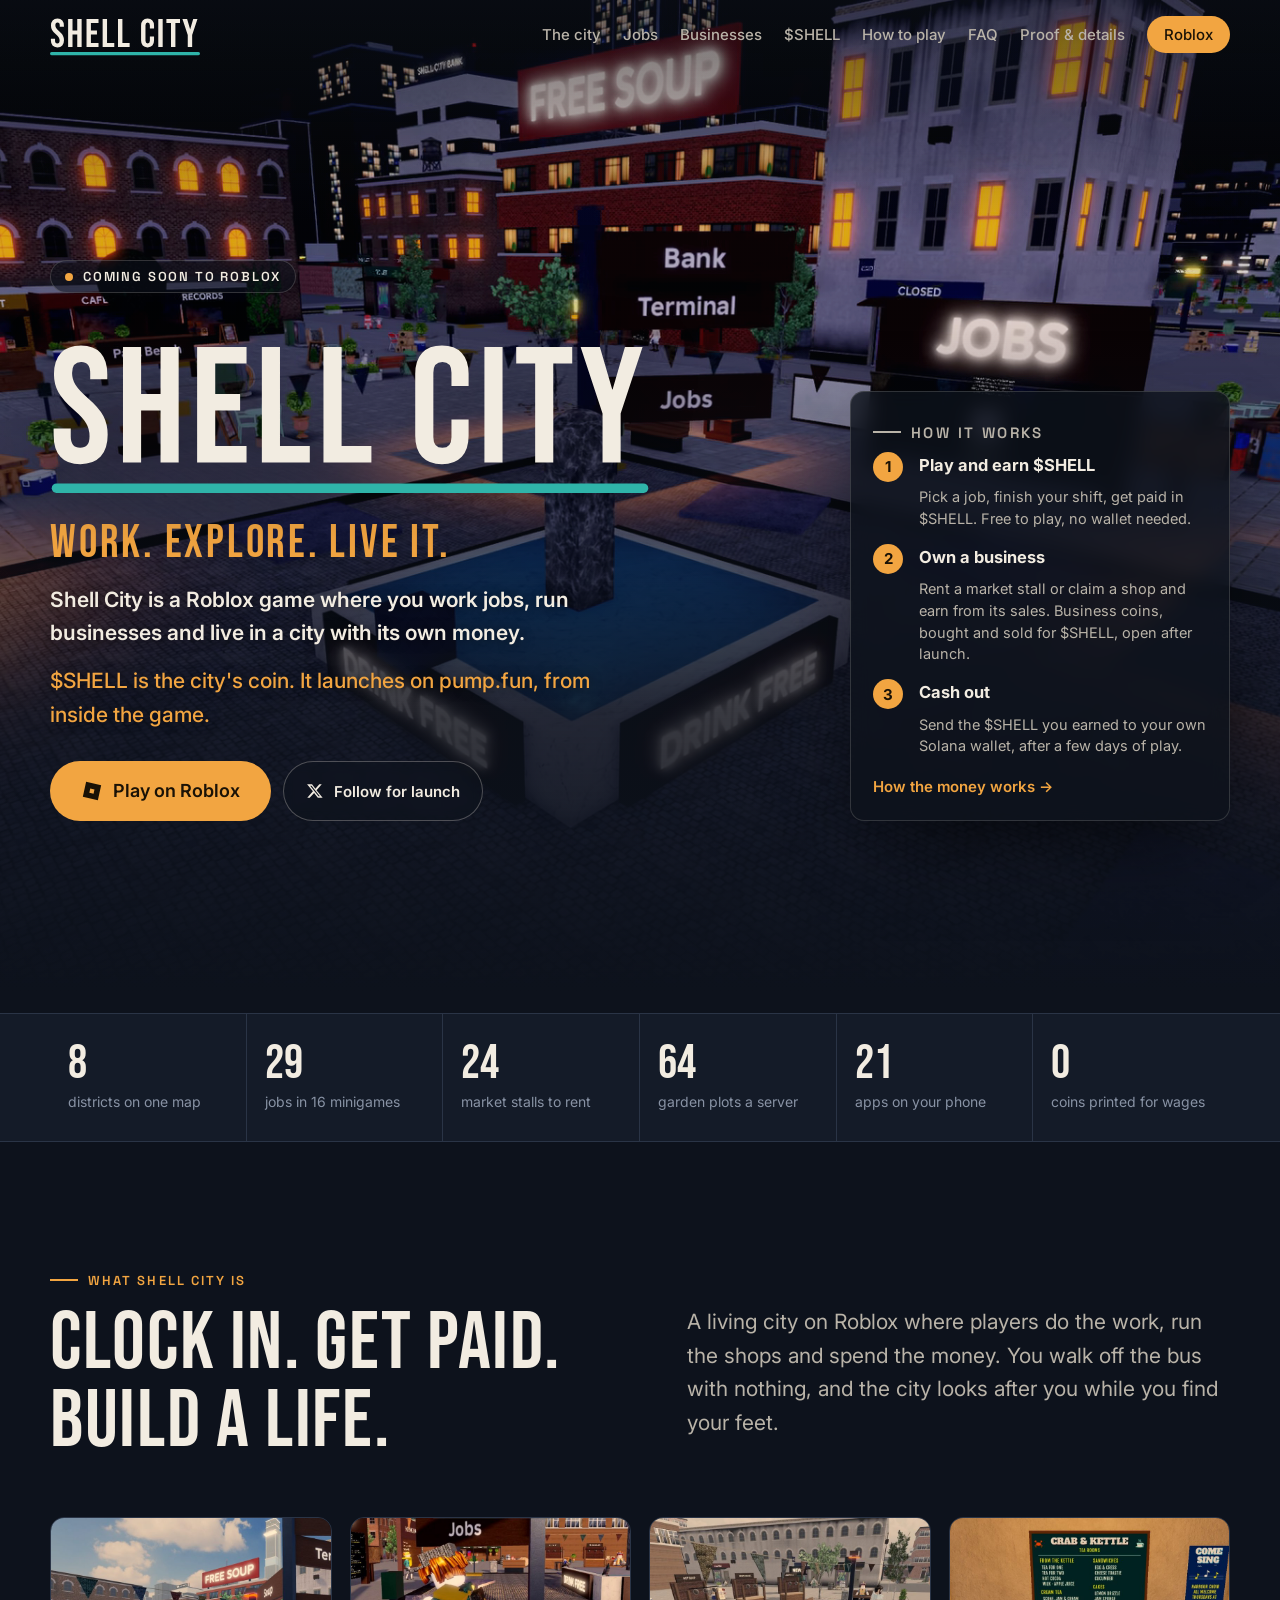
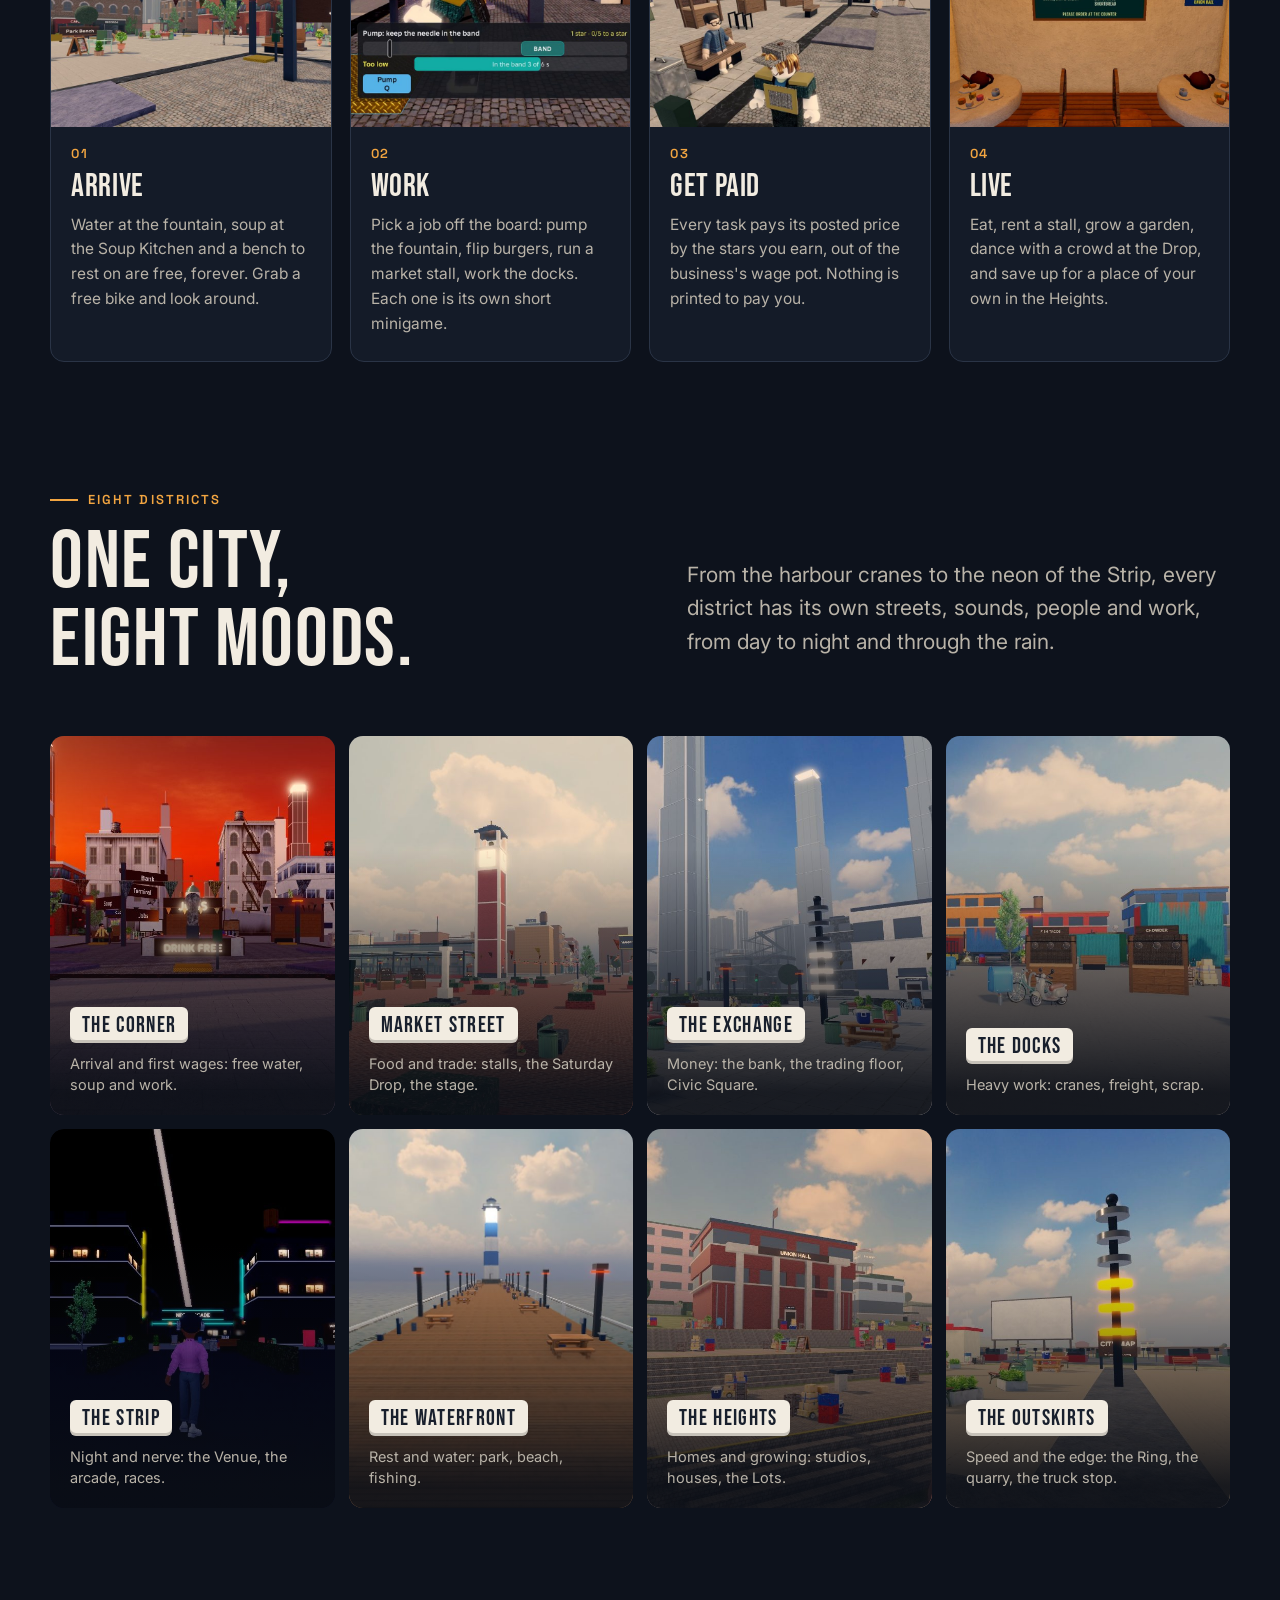
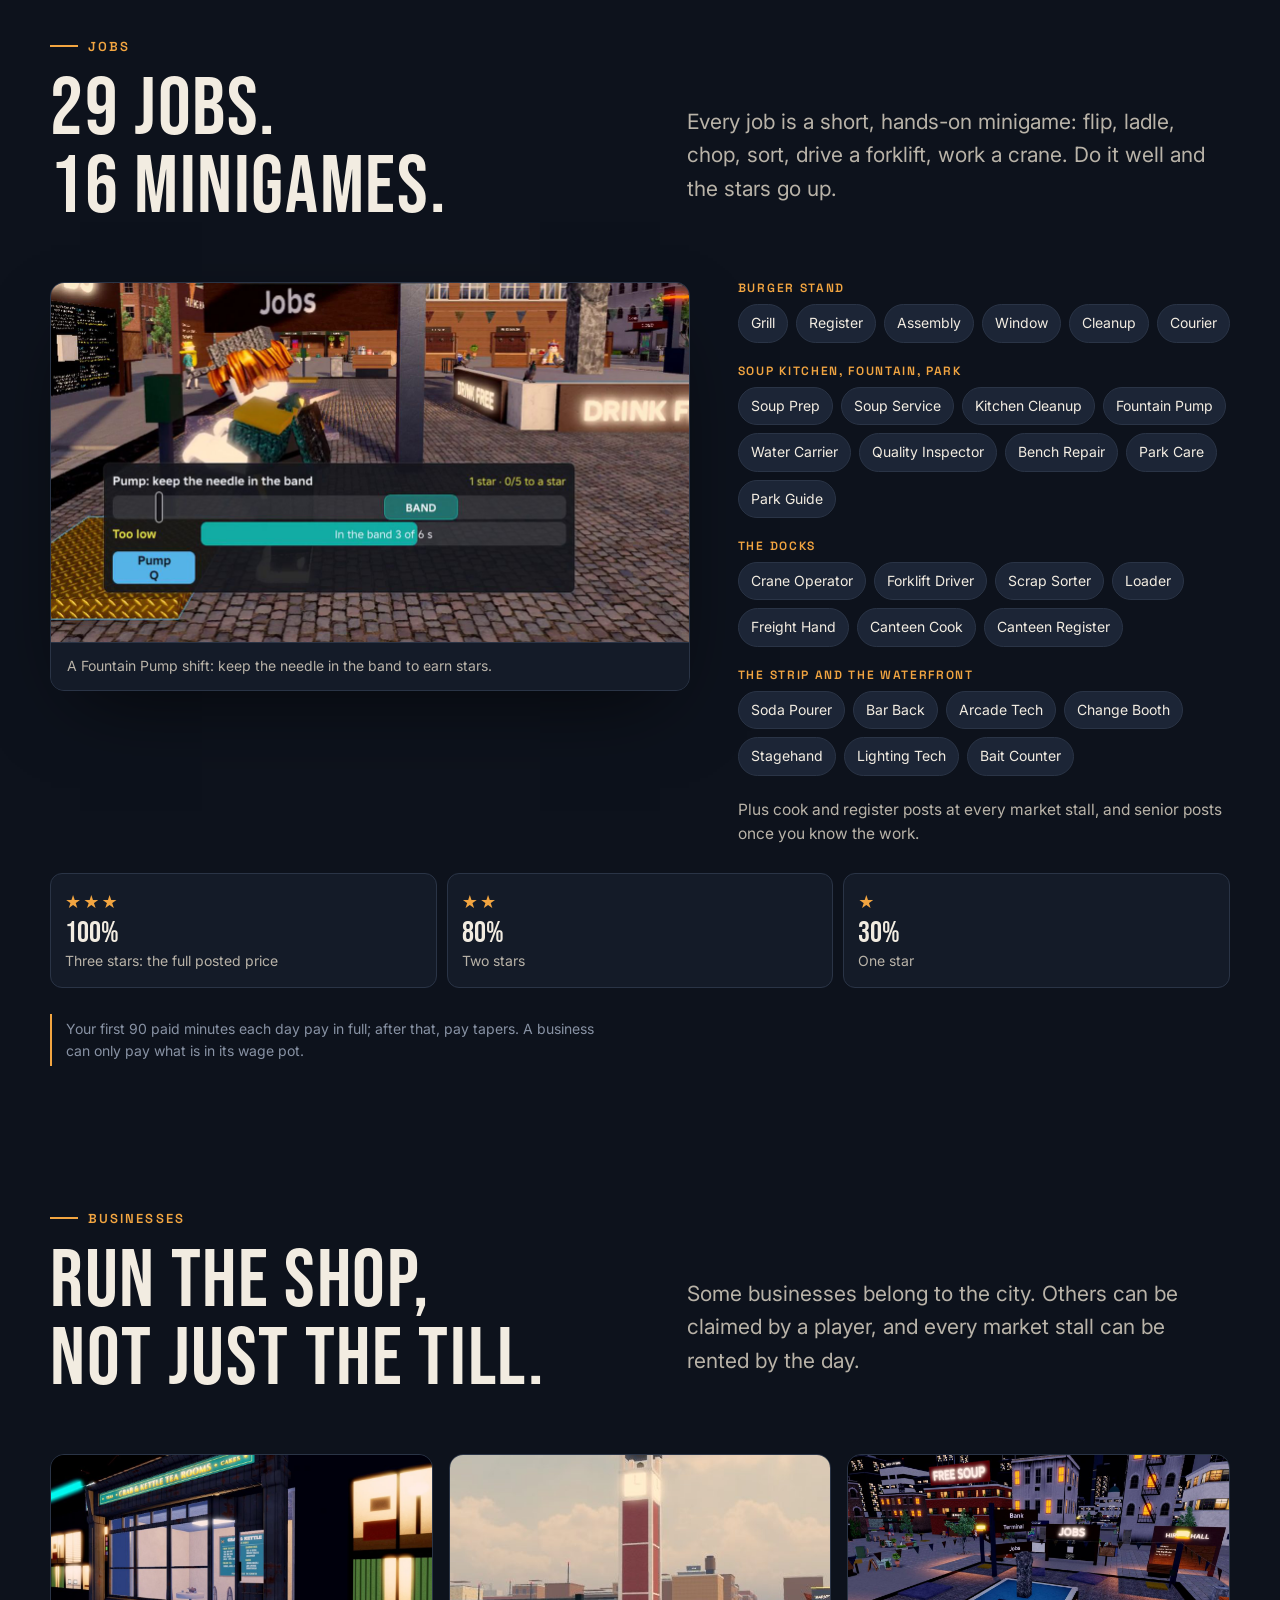
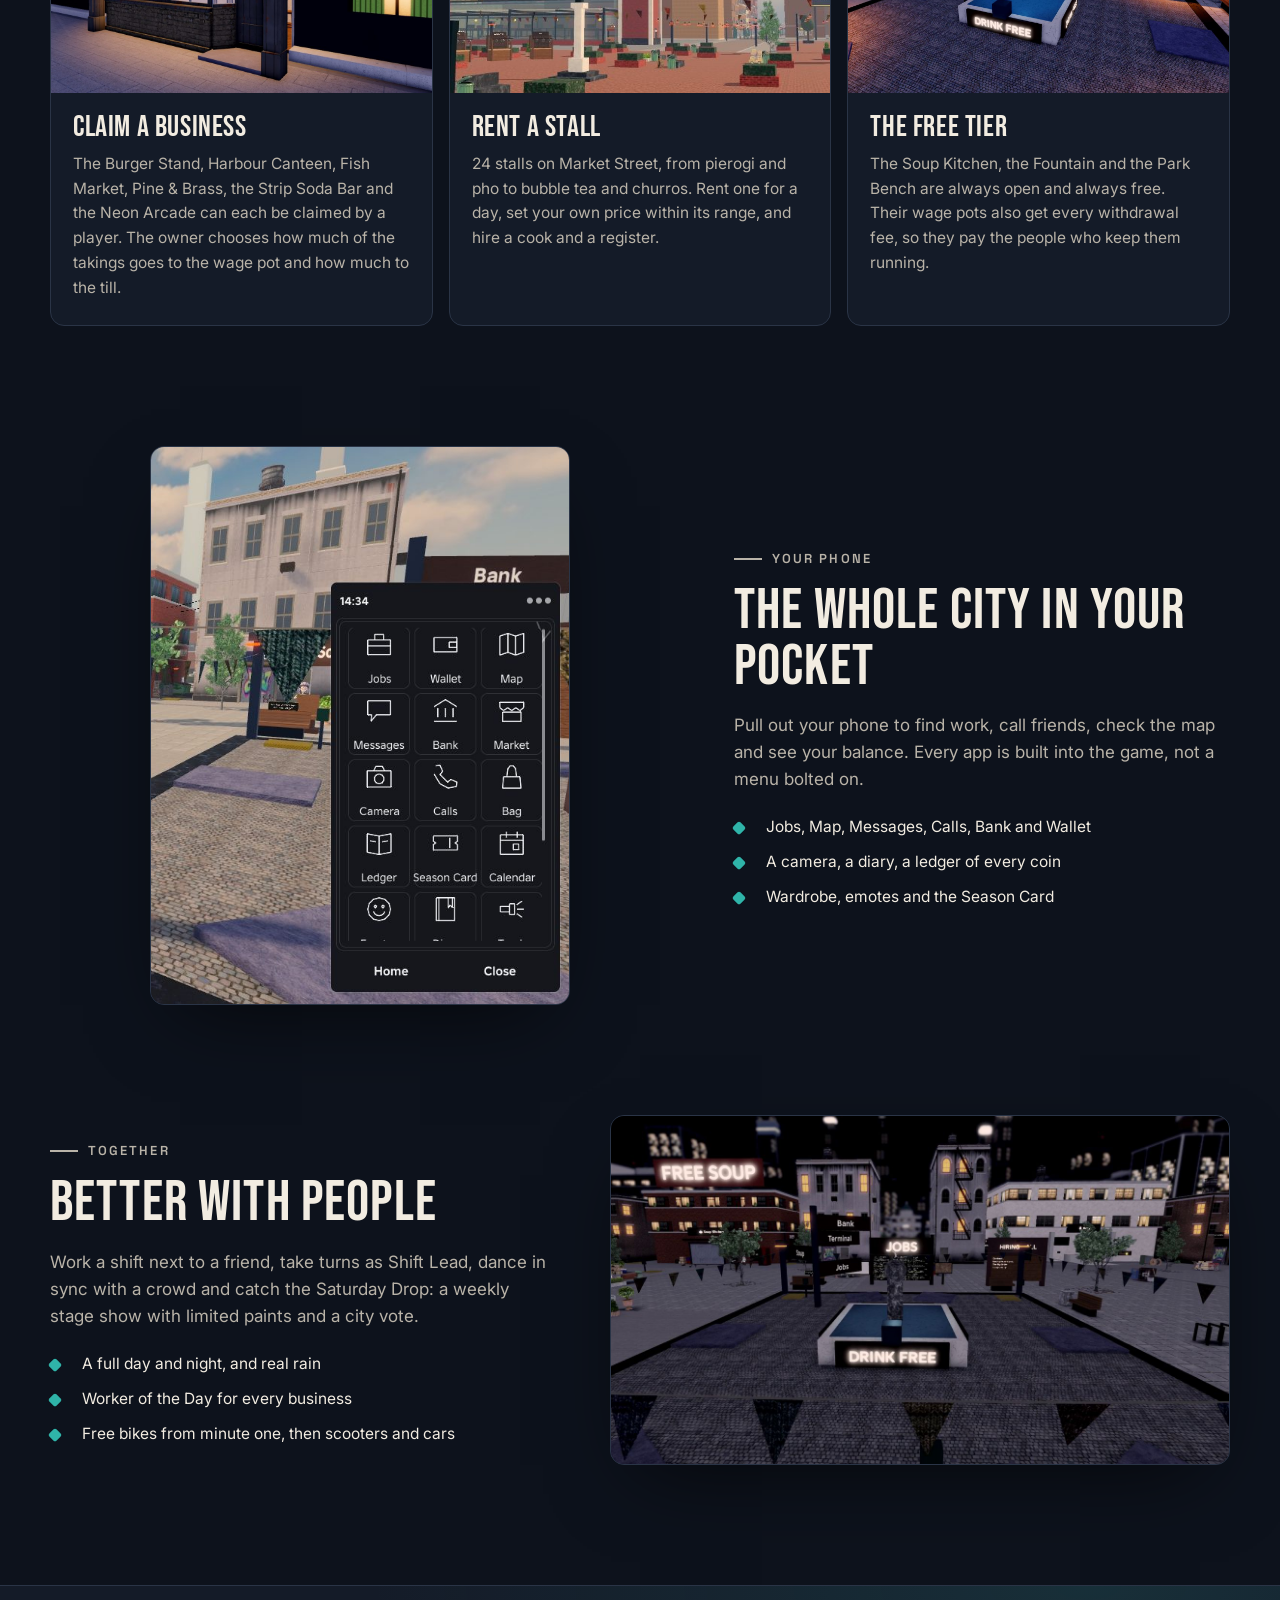
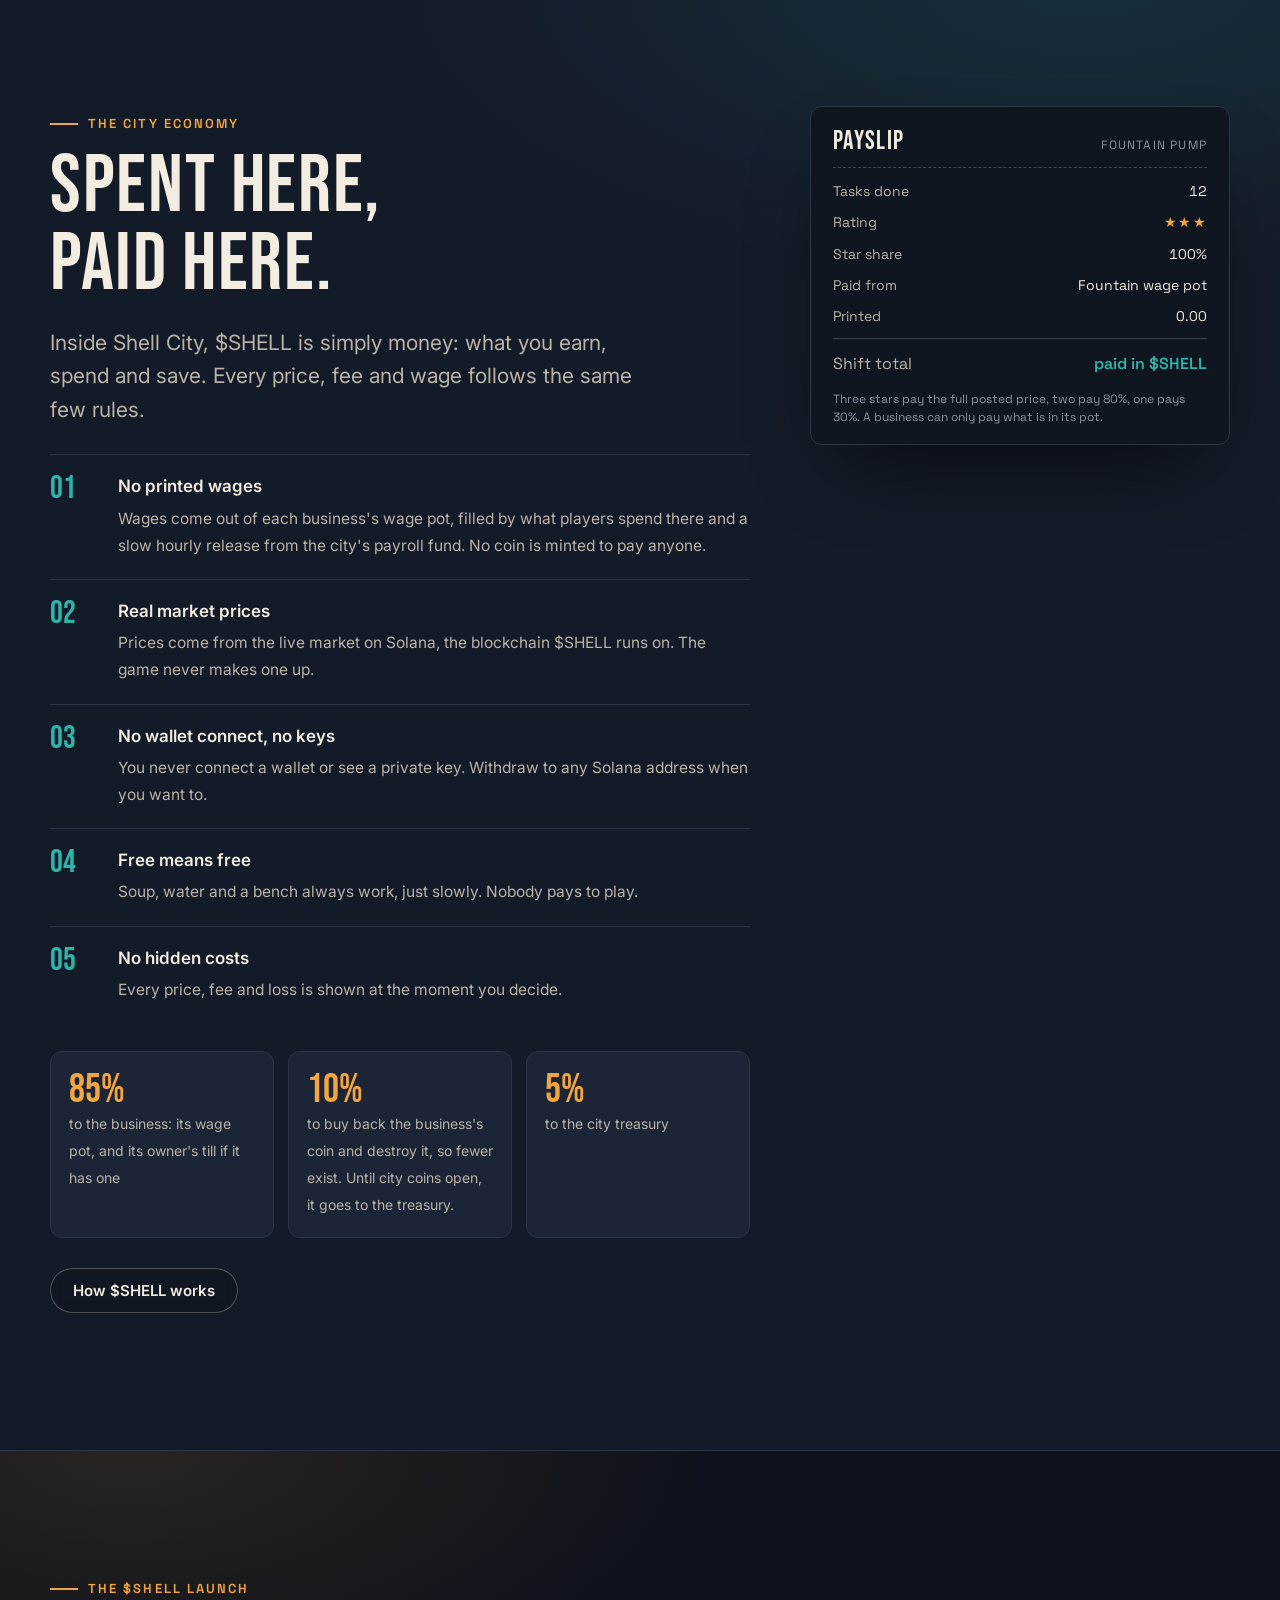
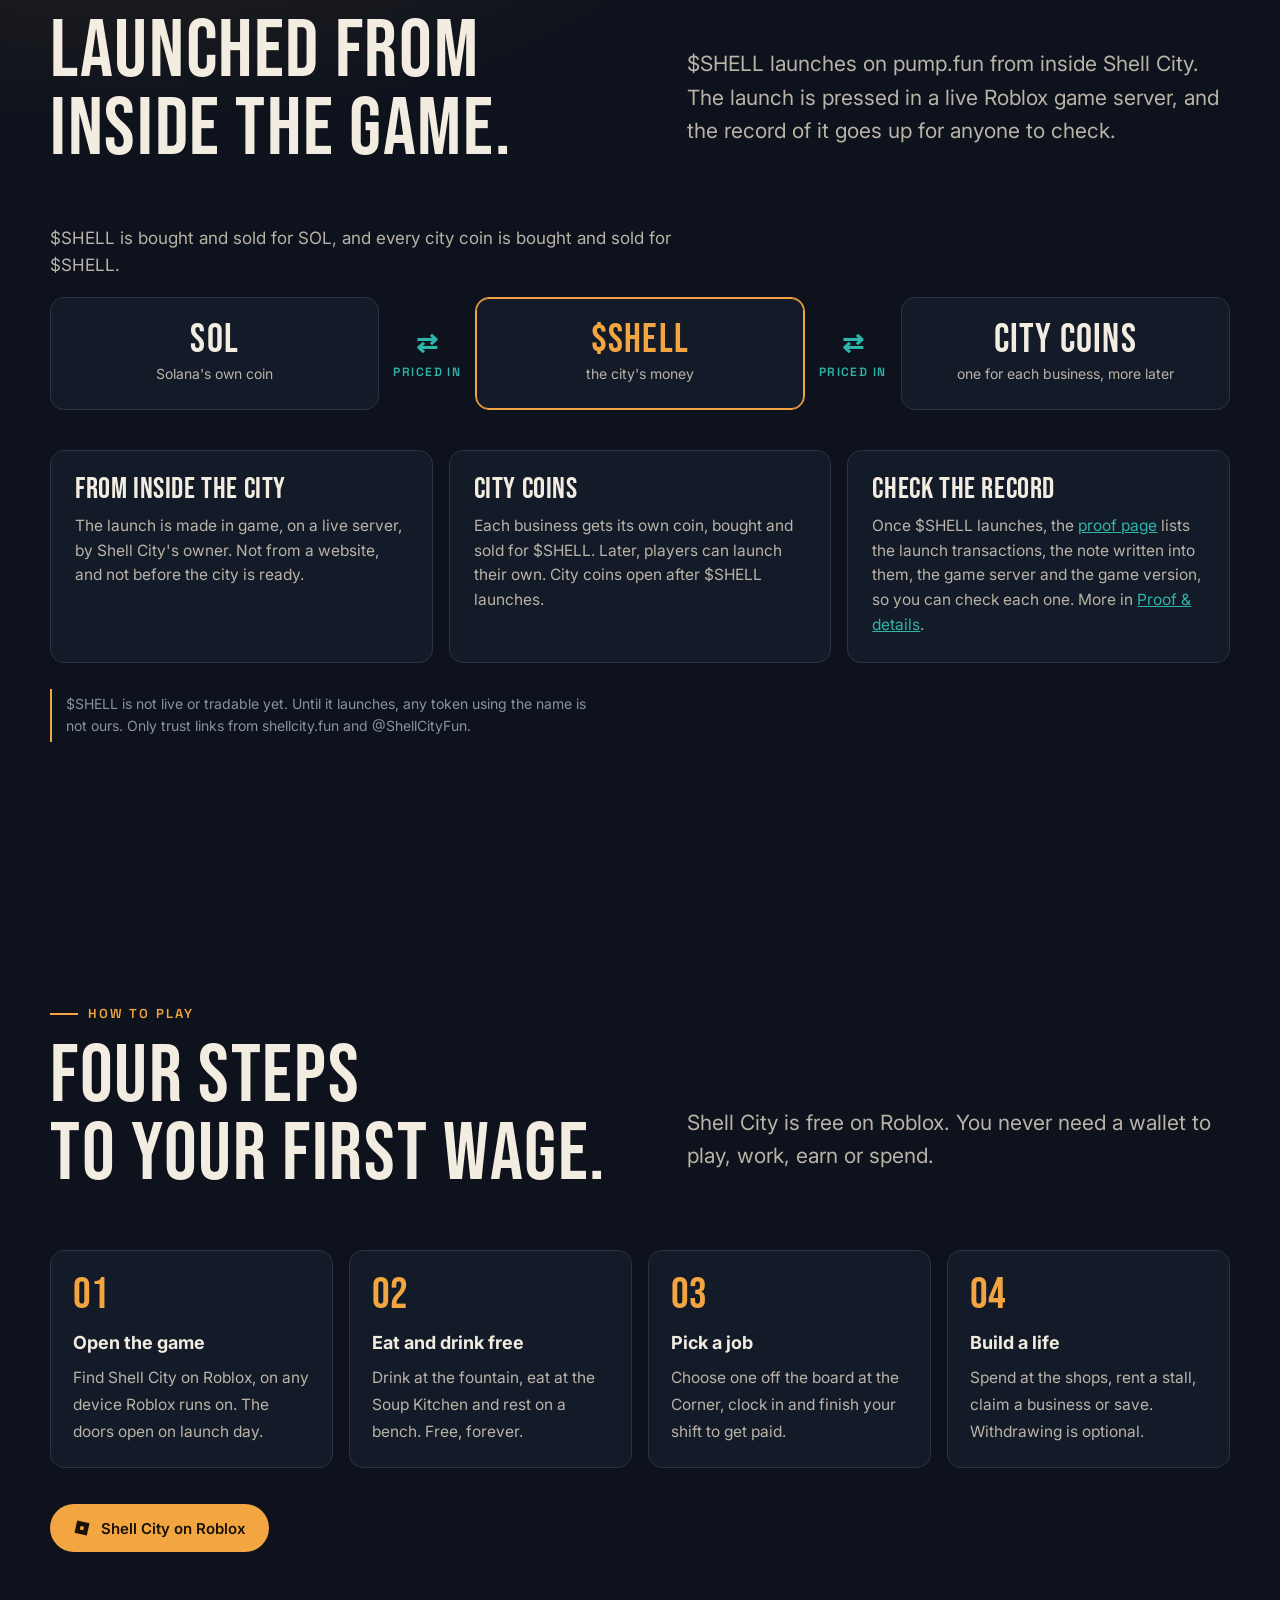
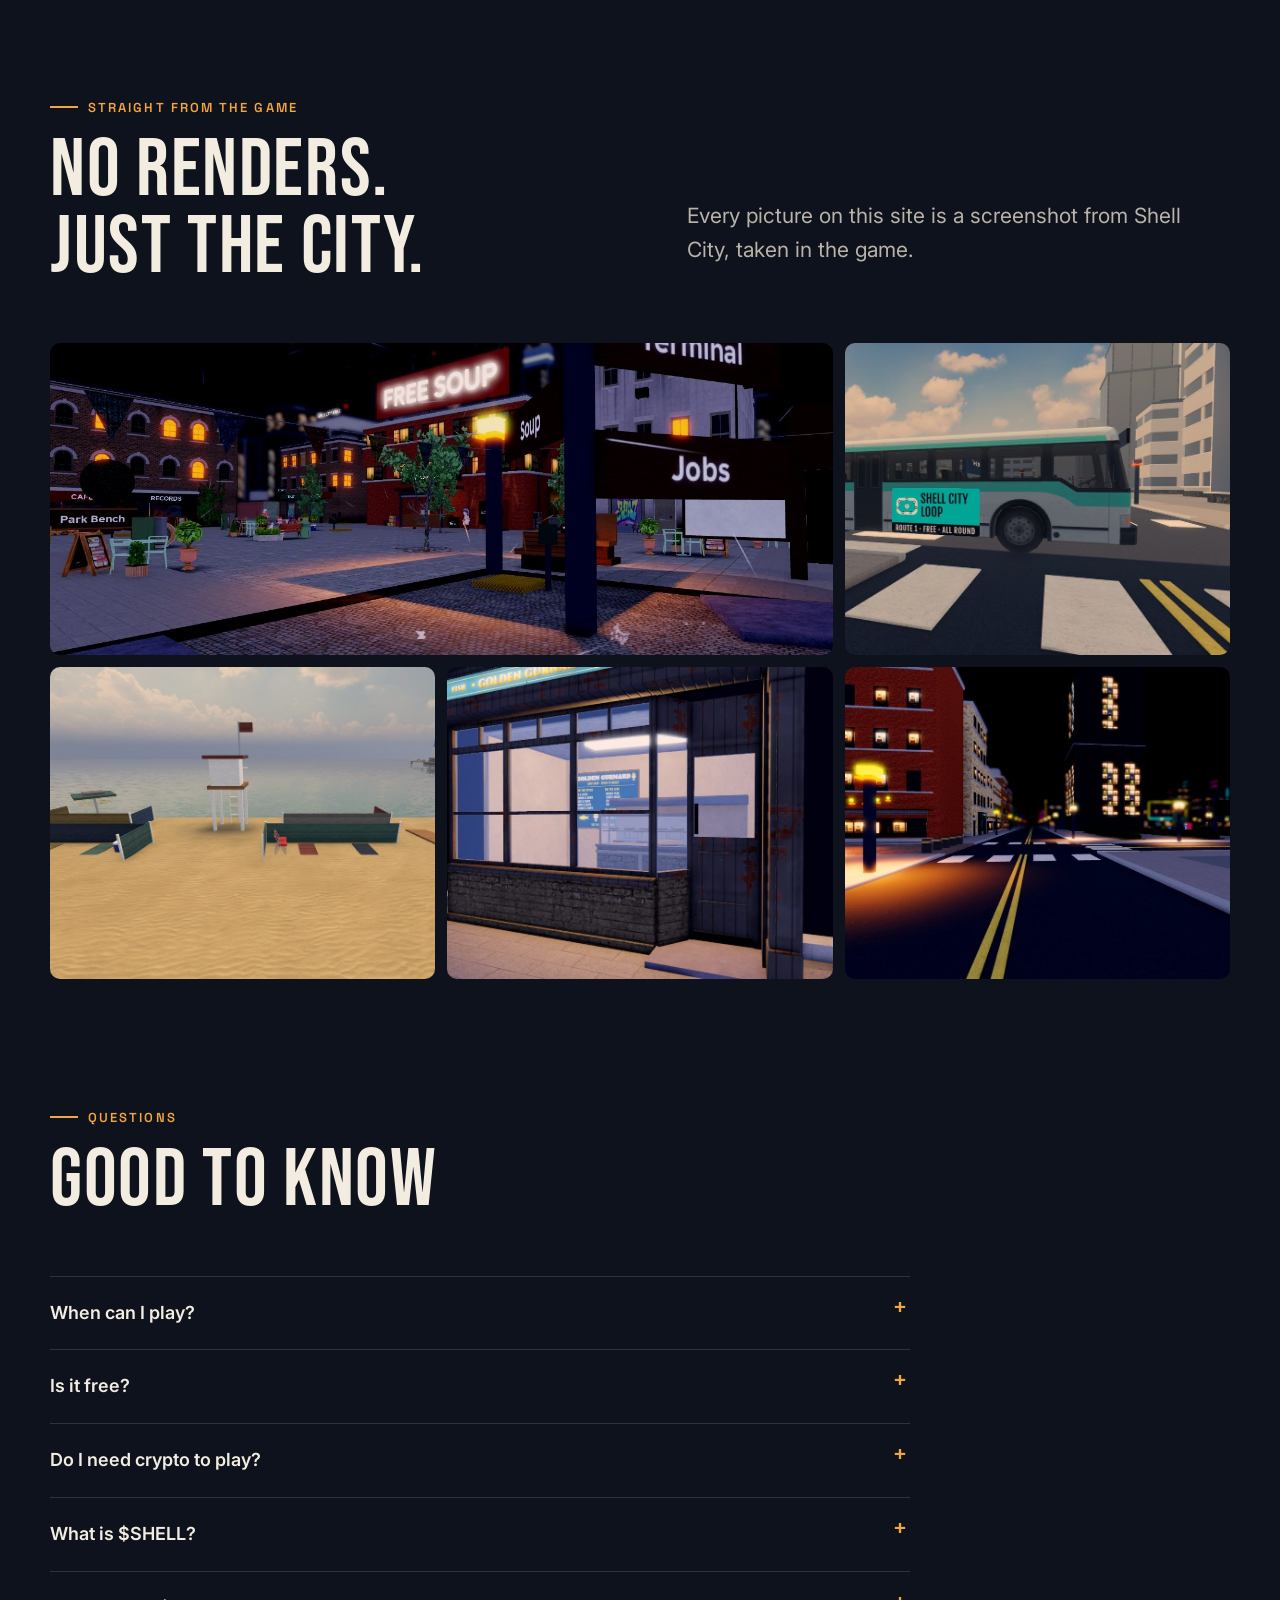
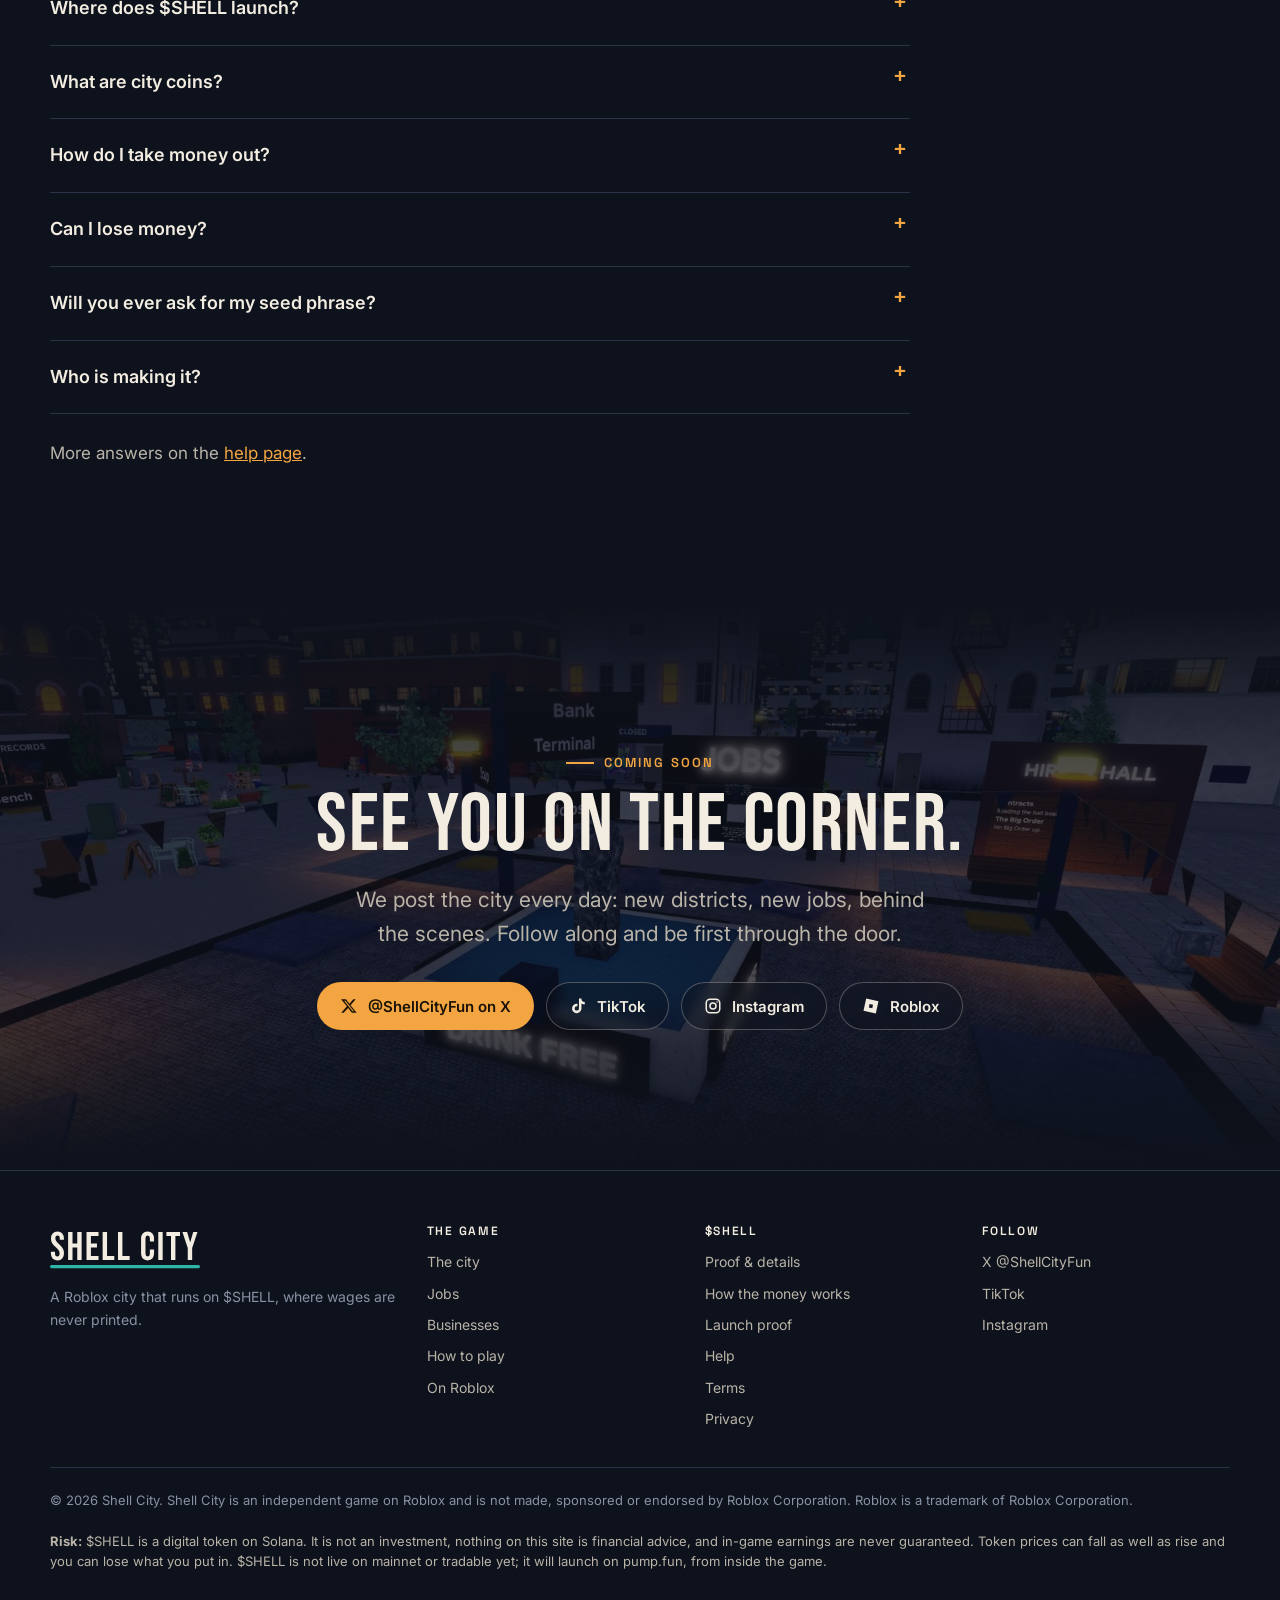
==== docs/index.html @ 62773aed "Final brand: pixel night city. img/coins/shell.png replaced byte-for-byte with final/shell-coin.png " ====
<!doctype html>
<html lang="en">
<head>
<meta charset="utf-8">
<meta name="viewport" content="width=device-width, initial-scale=1, viewport-fit=cover">
<title>Shell City — a Roblox city that runs on $SHELL</title>
<meta name="description" content="Shell City is a Roblox city of eight districts and 29 jobs. Wages are never printed: they come from each business's wage pot, and what you earn can leave the game as $SHELL on Solana. $SHELL launches on pump.fun from inside the game. Coming soon.">
<meta name="theme-color" content="#0d121c">
<link rel="canonical" href="https://shellcity.fun/">
<link rel="icon" href="img/favicon-32.png" type="image/png" sizes="32x32">
<link rel="apple-touch-icon" href="img/apple-touch-icon.png">
<meta property="og:type" content="website">
<meta property="og:site_name" content="Shell City">
<meta property="og:title" content="Shell City — Work. Explore. Live it.">
<meta property="og:description" content="A Roblox city of eight districts and 29 jobs, where wages are never printed. $SHELL launches on pump.fun from inside the game. Coming soon.">
<meta property="og:url" content="https://shellcity.fun/">
<meta property="og:image" content="https://shellcity.fun/img/og.jpg">
<meta name="twitter:card" content="summary_large_image">
<meta name="twitter:site" content="@ShellCityFun">
<link rel="preload" href="fonts/BebasNeue.woff2" as="font" type="font/woff2" crossorigin>
<link rel="preload" href="fonts/Inter.woff2" as="font" type="font/woff2" crossorigin>
<link rel="preload" href="img/hero.jpg" as="image" fetchpriority="high">
<link rel="stylesheet" href="css/site.css">
<script type="application/ld+json">{"@context":"https://schema.org","@type":"VideoGame","name":"Shell City","url":"https://shellcity.fun/","gamePlatform":"Roblox","genre":"Roleplay","description":"A Roblox city of eight districts and 29 jobs, where wages are never printed and the money is $SHELL on Solana.","sameAs":["https://x.com/ShellCityFun","https://www.tiktok.com/@shellcityfun","https://www.instagram.com/shellcityfun/","https://www.roblox.com/games/130170912798923"]}</script>
</head>
<body>
<a class="skip" href="#main">Skip to content</a>

<header class="nav" id="nav">
	<div class="wrap">
		<a class="brand" href="./" aria-label="Shell City home"><img src="img/wordmark.svg" alt="Shell City" width="150" height="34"></a>
		<button class="nav-toggle" aria-expanded="false" aria-controls="links" aria-label="Menu">
			<svg viewBox="0 0 24 24" fill="none" stroke="currentColor" stroke-width="2" stroke-linecap="round" aria-hidden="true"><path d="M4 7h16M4 12h16M4 17h16"/></svg>
		</button>
		<nav class="nav-links" id="links" aria-label="Main">
			<a href="#city">The city</a>
			<a href="#jobs">Jobs</a>
			<a href="#business">Businesses</a>
			<a href="#launch">$SHELL</a>
			<a href="#play">How to play</a>
			<a href="#faq">FAQ</a>
			<a href="details.html">Proof &amp; details</a>
			<a class="btn btn-primary" href="https://www.roblox.com/games/130170912798923" rel="noopener">Roblox</a>
		</nav>
	</div>
</header>

<main id="main">

<section class="hero" aria-labelledby="hero-title">
	<div class="hero-media">
		<video muted loop playsinline autoplay preload="none" poster="img/hero.jpg" aria-hidden="true">
			<source data-src="media/hero.webm" type='video/webm; codecs="av01.0.08M.08"'>
			<source data-src="media/hero.mp4" type="video/mp4">
		</video>
	</div>
	<div class="wrap hero-inner">
		<div>
			<div class="status"><i></i> Coming soon to Roblox</div>
			<img class="hero-logo" src="img/logo.svg" alt="" width="692" height="212">
			<h1 id="hero-title">Shell City</h1>
			<p class="tagline">Work. Explore. Live it.</p>
			<p class="lede"><strong>Shell City is a Roblox game where you work jobs, run businesses and live in a city with its own money.</strong></p>
			<p class="lede lede-2">$SHELL is the city's coin. It launches on pump.fun, from inside the game.</p>
			<div class="hero-actions">
				<a class="btn btn-primary btn-lg" href="https://www.roblox.com/games/130170912798923" rel="noopener">
					<svg viewBox="0 0 24 24" fill="currentColor" aria-hidden="true"><path d="M5.6 2 2 18.4 18.4 22 22 5.6 5.6 2Zm8.1 12.9-4.6-1 1-4.6 4.6 1-1 4.6Z"/></svg>
					Play on Roblox
				</a>
				<a class="btn btn-ghost" href="https://x.com/ShellCityFun" rel="noopener">
					<svg viewBox="0 0 24 24" fill="currentColor" aria-hidden="true"><path d="M17.8 3h3.2l-7 8 8.2 10h-6.4l-5-6.5L4.9 21H1.7l7.5-8.6L1.4 3h6.6l4.5 6 5.3-6Zm-1.1 16h1.8L7.4 4.9H5.5L16.7 19Z"/></svg>
					Follow for launch
				</a>
			</div>
		</div>
		<div class="hero-card" role="region" aria-labelledby="hero-card-title">
			<p class="eyebrow">How it works</p>
			<h2 id="hero-card-title" class="sr">How it works</h2>
			<ol class="how">
				<li><b>Play and earn $SHELL</b><span>Pick a job, finish your shift, get paid in $SHELL. Free to play, no wallet needed.</span></li>
				<li><b>Own a business</b><span>Rent a market stall or claim a shop and earn from its sales. Business coins, bought and sold for $SHELL, open after launch.</span></li>
				<li><b>Cash out</b><span>Send the $SHELL you earned to your own Solana wallet, after a few days of play.</span></li>
			</ol>
			<a class="more" href="#economy">How the money works →</a>
		</div>
	</div>
</section>

<div class="stats" aria-label="Shell City in numbers">
	<div class="wrap">
		<ul>
			<li><b>8</b><span>districts on one map</span></li>
			<li><b>29</b><span>jobs in 16 minigames</span></li>
			<li><b>24</b><span>market stalls to rent</span></li>
			<li><b>64</b><span>garden plots a server</span></li>
			<li><b>21</b><span>apps on your phone</span></li>
			<li><b>0</b><span>coins printed for wages</span></li>
		</ul>
	</div>
</div>

<section id="city" aria-labelledby="city-title">
	<div class="wrap">
		<div class="section-head reveal">
			<div>
				<p class="eyebrow">What Shell City is</p>
				<h2 id="city-title">Clock in. Get paid.<br>Build a life.</h2>
			</div>
			<p class="lede">A living city on Roblox where players do the work, run the shops and spend the money. You walk off the bus with nothing, and the city looks after you while you find your feet.</p>
		</div>
		<div class="day">
			<article class="step reveal">
				<figure><img src="img/day-arrive.jpg" alt="The Corner's fountain and free soup stand at street level" loading="lazy" width="800" height="600"></figure>
				<div><h3>Arrive</h3><p>Water at the fountain, soup at the Soup Kitchen and a bench to rest on are free, forever. Grab a free bike and look around.</p></div>
			</article>
			<article class="step reveal">
				<figure><img src="img/day-work.jpg" alt="A player on a Fountain Pump shift, with the pump minigame panel on screen" loading="lazy" width="800" height="600"></figure>
				<div><h3>Work</h3><p>Pick a job off the board: pump the fountain, flip burgers, run a market stall, work the docks. Each one is its own short minigame.</p></div>
			</article>
			<article class="step reveal">
				<figure><img src="img/day-paid.jpg" alt="Players on benches by the market stalls in the Corner's square" loading="lazy" width="800" height="600"></figure>
				<div><h3>Get paid</h3><p>Every task pays its posted price by the stars you earn, out of the business's wage pot. Nothing is printed to pay you.</p></div>
			</article>
			<article class="step reveal">
				<figure><img src="img/day-spend.jpg" alt="A lit tea-room shopfront on a city street at night" loading="lazy" width="800" height="600"></figure>
				<div><h3>Live</h3><p>Eat, rent a stall, grow a garden, dance with a crowd at the Drop, and save up for a place of your own in the Heights.</p></div>
			</article>
		</div>
	</div>
</section>

<section id="districts" aria-labelledby="districts-title" style="padding-top:0">
	<div class="wrap">
		<div class="section-head reveal">
			<div>
				<p class="eyebrow">Eight districts</p>
				<h2 id="districts-title">One city,<br>eight moods.</h2>
			</div>
			<p class="lede">From the harbour cranes to the neon of the Strip, every district has its own streets, sounds, people and work, from day to night and through the rain.</p>
		</div>
		<div class="districts">
			<article class="district reveal"><img src="img/d-corner.jpg" alt="The Corner: the square with the fountain and job boards" loading="lazy" width="600" height="800"><div class="body"><h3 class="sign">The Corner</h3><p>Arrival and first wages: free water, soup and work.</p></div></article>
			<article class="district reveal"><img src="img/d-market.jpg" alt="Market Street: the clock tower and the market hall" loading="lazy" width="600" height="800"><div class="body"><h3 class="sign">Market Street</h3><p>Food and trade: stalls, the Saturday Drop, the stage.</p></div></article>
			<article class="district reveal"><img src="img/d-exchange.jpg" alt="The Exchange: office towers in the financial district" loading="lazy" width="600" height="800"><div class="body"><h3 class="sign">The Exchange</h3><p>Money: the bank, the trading floor, Civic Square.</p></div></article>
			<article class="district reveal"><img src="img/d-docks.jpg" alt="The Docks at night: containers under a full moon" loading="lazy" width="600" height="800"><div class="body"><h3 class="sign">The Docks</h3><p>Heavy work: cranes, freight, scrap.</p></div></article>
			<article class="district reveal"><img src="img/d-strip.jpg" alt="The Strip at night: neon lights around the arcade" loading="lazy" width="600" height="800"><div class="body"><h3 class="sign">The Strip</h3><p>Night and nerve: the Venue, the arcade, races.</p></div></article>
			<article class="district reveal"><img src="img/d-waterfront.jpg" alt="The Waterfront: the bay under an evening sky" loading="lazy" width="600" height="800"><div class="body"><h3 class="sign">The Waterfront</h3><p>Rest and water: park, beach, fishing.</p></div></article>
			<article class="district reveal"><img src="img/d-heights.jpg" alt="The Heights at sunset: houses above the city" loading="lazy" width="600" height="800"><div class="body"><h3 class="sign">The Heights</h3><p>Homes and growing: studios, houses, the Lots.</p></div></article>
			<article class="district reveal"><img src="img/d-outskirts.jpg" alt="The Outskirts: open ground at the edge of the city" loading="lazy" width="600" height="800"><div class="body"><h3 class="sign">The Outskirts</h3><p>Speed and the edge: the Ring, the quarry, the truck stop.</p></div></article>
		</div>
	</div>
</section>

<section id="jobs" aria-labelledby="jobs-title" style="padding-top:0">
	<div class="wrap">
		<div class="section-head reveal">
			<div>
				<p class="eyebrow">Jobs</p>
				<h2 id="jobs-title">29 jobs.<br>16 minigames.</h2>
			</div>
			<p class="lede">Every job is a short, hands-on minigame: flip, ladle, chop, sort, drive a forklift, work a crane. Do it well and the stars go up.</p>
		</div>
		<div class="jobs-grid">
			<figure class="shot reveal">
				<img src="img/job-shift.jpg" alt="A Fountain Pump shift in the game: the player at the pump with the minigame panel reading 'Pump: keep the needle in the band'" loading="lazy" width="1280" height="720">
				<figcaption>A Fountain Pump shift: keep the needle in the band to earn stars.</figcaption>
			</figure>
			<div class="job-groups reveal">
				<div><h3>Burger Stand</h3><ul class="chips"><li>Grill</li><li>Register</li><li>Assembly</li><li>Window</li><li>Cleanup</li><li>Courier</li></ul></div>
				<div><h3>Soup Kitchen, Fountain, Park</h3><ul class="chips"><li>Soup Prep</li><li>Soup Service</li><li>Kitchen Cleanup</li><li>Fountain Pump</li><li>Water Carrier</li><li>Quality Inspector</li><li>Bench Repair</li><li>Park Care</li><li>Park Guide</li></ul></div>
				<div><h3>The Docks</h3><ul class="chips"><li>Crane Operator</li><li>Forklift Driver</li><li>Scrap Sorter</li><li>Loader</li><li>Freight Hand</li><li>Canteen Cook</li><li>Canteen Register</li></ul></div>
				<div><h3>The Strip and the Waterfront</h3><ul class="chips"><li>Soda Pourer</li><li>Bar Back</li><li>Arcade Tech</li><li>Change Booth</li><li>Stagehand</li><li>Lighting Tech</li><li>Bait Counter</li></ul></div>
				<p style="margin:0;color:var(--chalk-dim);font-size:15.5px">Plus cook and register posts at every market stall, and senior posts once you know the work.</p>
			</div>
		</div>
		<div class="stars-row reveal" aria-label="Pay by stars">
			<div><b aria-hidden="true">★★★</b><span>100%</span><p style="margin:0;font-size:14px;color:var(--chalk-dim)">Three stars: the full posted price</p></div>
			<div><b aria-hidden="true">★★</b><span>80%</span><p style="margin:0;font-size:14px;color:var(--chalk-dim)">Two stars</p></div>
			<div><b aria-hidden="true">★</b><span>30%</span><p style="margin:0;font-size:14px;color:var(--chalk-dim)">One star</p></div>
		</div>
		<p class="note">Your first 90 paid minutes each day pay in full; after that, pay tapers. A business can only pay what is in its wage pot.</p>
	</div>
</section>

<section id="business" aria-labelledby="business-title" style="padding-top:0">
	<div class="wrap">
		<div class="section-head reveal">
			<div>
				<p class="eyebrow">Businesses</p>
				<h2 id="business-title">Run the shop,<br>not just the till.</h2>
			</div>
			<p class="lede">Some businesses belong to the city. Others can be claimed by a player, and every market stall can be rented by the day.</p>
		</div>
		<div class="biz">
			<article class="reveal">
				<figure><img src="img/f-shops.jpg" alt="Shop windows along a street, each lit with a stocked room inside" loading="lazy" width="1280" height="720"></figure>
				<div class="body"><h3>Claim a business</h3><p>The Burger Stand, Harbour Canteen, Fish Market, Pine &amp; Brass, the Strip Soda Bar and the Neon Arcade can each be claimed by a player. The owner chooses how much of the takings goes to the wage pot and how much to the till.</p></div>
			</article>
			<article class="reveal">
				<figure><img src="img/d-market.jpg" alt="Market Street with the clock tower and the market hall" loading="lazy" width="600" height="800"></figure>
				<div class="body"><h3>Rent a stall</h3><p>24 stalls on Market Street, from pierogi and pho to bubble tea and churros. Rent one for a day, set your own price within its range, and hire a cook and a register.</p></div>
			</article>
			<article class="reveal">
				<figure><img src="img/cta.jpg" alt="The Corner at night: the fountain, the free soup sign and the job boards" loading="lazy" width="1600" height="900"></figure>
				<div class="body"><h3>The free tier</h3><p>The Soup Kitchen, the Fountain and the Park Bench are always open and always free. Their wage pots also get every withdrawal fee, so they pay the people who keep them running.</p></div>
			</article>
		</div>
	</div>
</section>

<section aria-label="What you can do" style="padding-top:0">
	<div class="wrap">
		<div class="feature reveal">
			<div class="shot portrait"><img src="img/f-phone.jpg" alt="The in-game phone open on its home screen of apps" loading="lazy" width="568" height="740"></div>
			<div>
				<p class="eyebrow">Your phone</p>
				<h3>The whole city in your pocket</h3>
				<p>Pull out your phone to find work, call friends, check the map and see your balance. Every app is built into the game, not a menu bolted on.</p>
				<ul class="ticks">
					<li>Jobs, Map, Messages, Calls, Bank and Wallet</li>
					<li>A camera, a diary, a ledger of every coin</li>
					<li>Wardrobe, emotes and the Season Card</li>
				</ul>
			</div>
		</div>
		<div class="feature flip reveal">
			<div class="shot"><img src="img/f-together.jpg" alt="The Corner's square at night: the fountain, the job boards and the free soup sign" loading="lazy" width="1280" height="720"></div>
			<div>
				<p class="eyebrow">Together</p>
				<h3>Better with people</h3>
				<p>Work a shift next to a friend, take turns as Shift Lead, dance in sync with a crowd and catch the Saturday Drop: a weekly stage show with limited paints and a city vote.</p>
				<ul class="ticks">
					<li>A full day and night, and real rain</li>
					<li>Worker of the Day for every business</li>
					<li>Free bikes from minute one, then scooters and cars</li>
				</ul>
			</div>
		</div>
	</div>
</section>

<section class="money" id="economy" aria-labelledby="economy-title">
	<div class="wrap money-grid">
		<div class="reveal">
			<p class="eyebrow">The city economy</p>
			<h2 id="economy-title">Spent here,<br>paid here.</h2>
			<p class="lede" style="margin-top:22px">Inside Shell City, $SHELL is simply money: what you earn, spend and save. Every price, fee and wage follows the same few rules.</p>
			<ol class="promises">
				<li><div><b>No printed wages</b><span>Wages come out of each business's wage pot, filled by what players spend there and a slow hourly release from the city's payroll fund. No coin is minted to pay anyone.</span></div></li>
				<li><div><b>Real market prices</b><span>Prices come from the live market on Solana, the blockchain $SHELL runs on. The game never makes one up.</span></div></li>
				<li><div><b>No wallet connect, no keys</b><span>You never connect a wallet or see a private key. Withdraw to any Solana address when you want to.</span></div></li>
				<li><div><b>Free means free</b><span>Soup, water and a bench always work, just slowly. Nobody pays to play.</span></div></li>
				<li><div><b>No hidden costs</b><span>Every price, fee and loss is shown at the moment you decide.</span></div></li>
			</ol>
			<div class="flow" aria-label="Where a purchase goes">
				<div><b>85%</b><span>to the business: its wage pot, and its owner's till if it has one</span></div>
				<div><b>10%</b><span>to buy back the business's coin and destroy it, so fewer exist. Until city coins open, it goes to the treasury.</span></div>
				<div><b>5%</b><span>to the city treasury</span></div>
			</div>
			<p style="margin-top:30px"><a class="btn btn-ghost" href="shell.html">How $SHELL works</a></p>
		</div>
		<div class="payslip reveal" role="region" aria-label="An example payslip">
			<header><b>Payslip</b><span>Fountain pump</span></header>
			<dl>
				<dt>Tasks done</dt><dd class="num">12</dd>
				<dt>Rating</dt><dd class="stars"><span aria-hidden="true">★★★</span><span class="sr">3 stars</span></dd>
				<dt>Star share</dt><dd class="num">100%</dd>
				<dt>Paid from</dt><dd>Fountain wage pot</dd>
				<dt>Printed</dt><dd class="num">0.00</dd>
			</dl>
			<dl class="total"><dt>Shift total</dt><dd class="num">paid in $SHELL</dd></dl>
			<footer>Three stars pay the full posted price, two pay 80%, one pays 30%. A business can only pay what is in its pot.</footer>
		</div>
	</div>
</section>

<section class="launch" id="launch" aria-labelledby="launch-title">
	<div class="wrap">
		<div class="section-head reveal">
			<div>
				<p class="eyebrow">The $SHELL launch</p>
				<h2 id="launch-title">Launched from<br>inside the game.</h2>
			</div>
			<p class="lede">$SHELL launches on pump.fun from inside Shell City. The launch is pressed in a live Roblox game server, and the record of it goes up for anyone to check.</p>
		</div>
		<p style="color:var(--chalk-dim);max-width:62ch;margin:0 0 18px">$SHELL is bought and sold for SOL, and every city coin is bought and sold for $SHELL.</p>
		<div class="pairs reveal" aria-label="Which coin each coin is priced in">
			<div class="tok"><b>SOL</b><span>Solana's own coin</span></div>
			<div class="link">priced in</div>
			<div class="tok main"><b>$SHELL</b><span>the city's money</span></div>
			<div class="link">priced in</div>
			<div class="tok"><b>City coins</b><span>one for each business, more later</span></div>
		</div>
		<div class="cards reveal">
			<div class="card"><h3>From inside the city</h3><p>The launch is made in game, on a live server, by Shell City's owner. Not from a website, and not before the city is ready.</p></div>
			<div class="card"><h3>City coins</h3><p>Each business gets its own coin, bought and sold for $SHELL. Later, players can launch their own. City coins open after $SHELL launches.</p></div>
			<div class="card"><h3>Check the record</h3><p>Once $SHELL launches, the <a href="proof/" style="color:var(--teal)">proof page</a> lists the launch transactions, the note written into them, the game server and the game version, so you can check each one. More in <a href="details.html" style="color:var(--teal)">Proof &amp; details</a>.</p></div>
		</div>
		<p class="note">$SHELL is not live or tradable yet. Until it launches, any token using the name is not ours. Only trust links from shellcity.fun and @ShellCityFun.</p>
	</div>
</section>

<section id="play" aria-labelledby="play-title">
	<div class="wrap">
		<div class="section-head reveal">
			<div>
				<p class="eyebrow">How to play</p>
				<h2 id="play-title">Four steps<br>to your first wage.</h2>
			</div>
			<p class="lede">Shell City is free on Roblox. You never need a wallet to play, work, earn or spend.</p>
		</div>
		<ol class="play reveal">
			<li><b>Open the game</b><span>Find Shell City on Roblox, on any device Roblox runs on. The doors open on launch day.</span></li>
			<li><b>Eat and drink free</b><span>Drink at the fountain, eat at the Soup Kitchen and rest on a bench. Free, forever.</span></li>
			<li><b>Pick a job</b><span>Choose one off the board at the Corner, clock in and finish your shift to get paid.</span></li>
			<li><b>Build a life</b><span>Spend at the shops, rent a stall, claim a business or save. Withdrawing is optional.</span></li>
		</ol>
		<p><a class="btn btn-primary" href="https://www.roblox.com/games/130170912798923" rel="noopener"><svg viewBox="0 0 24 24" fill="currentColor" aria-hidden="true"><path d="M5.6 2 2 18.4 18.4 22 22 5.6 5.6 2Zm8.1 12.9-4.6-1 1-4.6 4.6 1-1 4.6Z"/></svg>Shell City on Roblox</a></p>
	</div>
</section>

<section aria-labelledby="gallery-title" style="padding-top:0">
	<div class="wrap">
		<div class="section-head reveal">
			<div>
				<p class="eyebrow">Straight from the game</p>
				<h2 id="gallery-title">No renders.<br>Just the city.</h2>
			</div>
			<p class="lede">Every picture on this site is a screenshot from Shell City, taken in the game.</p>
		</div>
		<div class="gallery reveal">
			<figure class="w4 h2"><img src="img/g1.jpg" alt="The Corner at night: the free soup sign, and signposts to the bank, the terminal and jobs" loading="lazy" width="1315" height="740"></figure>
			<figure class="w2 h2"><img src="img/g2.jpg" alt="The free Shell City Loop bus at a crossing" loading="lazy" width="900" height="675"></figure>
			<figure class="w2 h2"><img src="img/g3.jpg" alt="The beach on the Waterfront, with a lifeguard tower" loading="lazy" width="900" height="675"></figure>
			<figure class="w2 h2"><img src="img/g4.jpg" alt="A shopfront lit from inside, its menu in the window" loading="lazy" width="900" height="675"></figure>
			<figure class="w2 h2"><img src="img/g5.jpg" alt="A street at night with lit windows and streetlights" loading="lazy" width="900" height="675"></figure>
		</div>
	</div>
</section>

<section id="faq" aria-labelledby="faq-title" style="padding-top:0">
	<div class="wrap">
		<div class="section-head reveal">
			<div>
				<p class="eyebrow">Questions</p>
				<h2 id="faq-title">Good to know</h2>
			</div>
		</div>
		<div class="faq reveal">
			<details><summary>When can I play?</summary><p>Shell City opens on Roblox the day $SHELL launches. The opening is announced on X, TikTok and Instagram first, so follow @ShellCityFun to catch it.</p></details>
			<details><summary>Is it free?</summary><p>Yes. Shell City is free to play on Roblox. Food, water and rest are free forever, and your first wage comes from working, not paying.</p></details>
			<details><summary>Do I need crypto to play?</summary><p>No. You never need a wallet to play, work, earn or spend. $SHELL is just the money inside the city. A wallet only matters if you want to take money out.</p></details>
			<details><summary>What is $SHELL?</summary><p>$SHELL is a coin on Solana, a public blockchain. In the game it is the money every wage, price and purchase is counted in. The whole money system has been run end to end on Solana's free test network, with public transactions: see <a href="details.html" style="color:var(--teal)">Proof &amp; details</a>.</p></details>
			<details><summary>Where does $SHELL launch?</summary><p>On pump.fun, from inside Shell City. It is not live or tradable yet. When it launches, the launch record goes up at <a href="proof/" style="color:var(--teal)">shellcity.fun/proof</a>.</p></details>
			<details><summary>What are city coins?</summary><p>Coins for the city's businesses, each bought and sold for $SHELL. Later, players will be able to launch their own from the trading terminal. City coins open after $SHELL launches.</p></details>
			<details><summary>How do I take money out?</summary><p>Earned $SHELL can leave once your Street Cred reaches 100. You build that up by playing over a few days: paid shifts, a meal or rent, a delivery or repair. You send it to any Solana address you choose, and the fee is shown before you confirm. The 2,500 $SHELL start grant is spendable in the game but never withdrawable.</p></details>
			<details><summary>Can I lose money?</summary><p>Yes. Token prices can fall as well as rise, and trading city coins can lose money. Prices, fees and losses are always shown before you decide. Earnings are never guaranteed, and nothing on this site is financial advice.</p></details>
			<details><summary>Will you ever ask for my seed phrase?</summary><p>Never. Shell City never asks for a seed phrase or private key, never asks you to connect a wallet, and never messages you first about money. Anyone who does is not us.</p></details>
			<details><summary>Who is making it?</summary><p>A small independent studio. Shell City is not made, sponsored or endorsed by Roblox Corporation.</p></details>
		</div>
		<p style="margin-top:26px;color:var(--chalk-dim)">More answers on the <a href="help.html" style="color:var(--amber)">help page</a>.</p>
	</div>
</section>

<section class="cta" aria-labelledby="cta-title">
	<img src="img/cta.jpg" alt="" loading="lazy" width="1600" height="900">
	<div class="wrap">
		<p class="eyebrow" style="justify-content:center">Coming soon</p>
		<h2 id="cta-title">See you on the Corner.</h2>
		<p class="lede">We post the city every day: new districts, new jobs, behind the scenes. Follow along and be first through the door.</p>
		<div class="socials">
			<a class="btn btn-primary" href="https://x.com/ShellCityFun" rel="noopener"><svg viewBox="0 0 24 24" fill="currentColor" aria-hidden="true"><path d="M17.8 3h3.2l-7 8 8.2 10h-6.4l-5-6.5L4.9 21H1.7l7.5-8.6L1.4 3h6.6l4.5 6 5.3-6Zm-1.1 16h1.8L7.4 4.9H5.5L16.7 19Z"/></svg>@ShellCityFun on X</a>
			<a class="btn btn-ghost" href="https://www.tiktok.com/@shellcityfun" rel="noopener"><svg viewBox="0 0 24 24" fill="currentColor" aria-hidden="true"><path d="M16.6 2h-3.3v13.2a2.9 2.9 0 1 1-2.9-2.9c.3 0 .6 0 .9.1V9a6.3 6.3 0 1 0 5.3 6.2V8.6a7.9 7.9 0 0 0 4.4 1.4V6.7a4.5 4.5 0 0 1-4.4-4.7Z"/></svg>TikTok</a>
			<a class="btn btn-ghost" href="https://www.instagram.com/shellcityfun/" rel="noopener"><svg viewBox="0 0 24 24" fill="none" stroke="currentColor" stroke-width="2" aria-hidden="true"><rect x="3" y="3" width="18" height="18" rx="5"/><circle cx="12" cy="12" r="4"/><circle cx="17.5" cy="6.5" r="1" fill="currentColor" stroke="none"/></svg>Instagram</a>
			<a class="btn btn-ghost" href="https://www.roblox.com/games/130170912798923" rel="noopener"><svg viewBox="0 0 24 24" fill="currentColor" aria-hidden="true"><path d="M5.6 2 2 18.4 18.4 22 22 5.6 5.6 2Zm8.1 12.9-4.6-1 1-4.6 4.6 1-1 4.6Z"/></svg>Roblox</a>
		</div>
	</div>
</section>

</main>

<footer class="site">
	<div class="wrap">
		<div class="cols">
			<div>
				<img src="img/wordmark.svg" alt="Shell City" width="150" height="34" style="margin-bottom:16px">
				<p>A Roblox city that runs on $SHELL, where wages are never printed.</p>
			</div>
			<div><h2>The game</h2><ul><li><a href="#city">The city</a></li><li><a href="#jobs">Jobs</a></li><li><a href="#business">Businesses</a></li><li><a href="#play">How to play</a></li><li><a href="https://www.roblox.com/games/130170912798923" rel="noopener">On Roblox</a></li></ul></div>
			<div><h2>$SHELL</h2><ul><li><a href="details.html">Proof &amp; details</a></li><li><a href="shell.html">How the money works</a></li><li><a href="proof/">Launch proof</a></li><li><a href="help.html">Help</a></li><li><a href="terms.html">Terms</a></li><li><a href="privacy.html">Privacy</a></li></ul></div>
			<div><h2>Follow</h2><ul><li><a href="https://x.com/ShellCityFun" rel="noopener">X @ShellCityFun</a></li><li><a href="https://www.tiktok.com/@shellcityfun" rel="noopener">TikTok</a></li><li><a href="https://www.instagram.com/shellcityfun/" rel="noopener">Instagram</a></li></ul></div>
		</div>
		<div class="legal">
			<p>© <span id="year">2026</span> Shell City. Shell City is an independent game on Roblox and is not made, sponsored or endorsed by Roblox Corporation. Roblox is a trademark of Roblox Corporation.</p>
			<p class="footer-risk"><strong>Risk:</strong> $SHELL is a digital token on Solana. It is not an investment, nothing on this site is financial advice, and in-game earnings are never guaranteed. Token prices can fall as well as rise and you can lose what you put in. $SHELL is not live on mainnet or tradable yet; it will launch on pump.fun, from inside the game.</p>
		</div>
	</div>
</footer>

<script src="js/site.js" defer></script>
</body>
</html>
---- docs/css/site.css ----
/* Shell City — shellcity.fun
   Colours are the game's own: the night ink of the Corner, the sodium lamps,
   the harbour teal of the logo's rule, the chalk of the menu boards. */

@font-face { font-family: "Bebas Neue"; src: url("../fonts/BebasNeue.woff2") format("woff2"); font-display: swap; }
@font-face { font-family: "Inter"; src: url("../fonts/Inter.woff2") format("woff2"); font-weight: 100 900; font-display: swap; }
@font-face { font-family: "Space Grotesk"; src: url("../fonts/SpaceGrotesk.woff2") format("woff2"); font-weight: 300 700; font-display: swap; }

:root {
	--ink: #0d121c;
	--ink-2: #141b28;
	--ink-3: #1c2536;
	--line: #2a3446;
	--chalk: #f2ece1;
	--chalk-dim: #b9b3a8;
	--muted: #8892a4;
	--amber: #f2a541;
	--amber-deep: #c97a1c;
	--teal: #2fb4a9;
	--brick: #b5523b;
	--radius: 14px;
	--max: 1180px;
	--display: "Bebas Neue", "Arial Narrow", sans-serif;
	--body: "Inter", system-ui, -apple-system, "Segoe UI", sans-serif;
	--mono: "Space Grotesk", ui-monospace, "SFMono-Regular", monospace;
}

* { box-sizing: border-box; }
html { scroll-behavior: smooth; -webkit-text-size-adjust: 100%; }
@media (prefers-reduced-motion: reduce) { html { scroll-behavior: auto; } }
body {
	margin: 0;
	background: var(--ink);
	color: var(--chalk);
	font: 400 17px/1.6 var(--body);
	-webkit-font-smoothing: antialiased;
	text-rendering: optimizeLegibility;
}
img, video { display: block; max-width: 100%; height: auto; }
a { color: inherit; }
:focus-visible { outline: 2px solid var(--amber); outline-offset: 3px; border-radius: 4px; }
.wrap { width: min(var(--max), 100% - 40px); margin-inline: auto; }
.skip { position: absolute; left: -999px; top: 8px; background: var(--amber); color: var(--ink); padding: 8px 14px; border-radius: 8px; z-index: 100; }
.skip:focus { left: 8px; }
.sr { position: absolute; width: 1px; height: 1px; overflow: hidden; clip: rect(0 0 0 0); white-space: nowrap; }

/* ---------- Type ---------- */
h1, h2, h3 { font-family: var(--display); font-weight: 400; letter-spacing: 0.02em; line-height: 0.95; margin: 0; }
h2, h1.h2 { font-size: clamp(44px, 6.4vw, 84px); }
h3 { font-size: 32px; }
p { margin: 0 0 1em; }
.lede { font-size: clamp(18px, 2vw, 21px); color: var(--chalk-dim); max-width: 46ch; }
.eyebrow {
	display: inline-flex; align-items: center; gap: 10px;
	font: 600 13px/1 var(--mono); letter-spacing: 0.16em; text-transform: uppercase; color: var(--amber);
	margin-bottom: 18px;
}
.eyebrow::before { content: ""; width: 28px; height: 2px; background: currentColor; }
.num { font-family: var(--mono); font-variant-numeric: tabular-nums; }

/* ---------- Buttons ---------- */
.btn {
	display: inline-flex; align-items: center; gap: 10px;
	padding: 14px 22px; border-radius: 999px;
	font: 600 15px/1 var(--body); text-decoration: none;
	border: 1px solid transparent; transition: transform .15s ease, background .15s ease, border-color .15s ease;
}
.btn svg { width: 18px; height: 18px; flex: none; }
.btn-primary { background: var(--amber); color: #1a1206; }
.btn-primary:hover { background: #ffb85c; transform: translateY(-1px); }
.btn-ghost { border-color: rgba(242, 236, 225, .28); color: var(--chalk); background: rgba(13, 18, 28, .35); backdrop-filter: blur(6px); }
.btn-ghost:hover { border-color: var(--chalk); transform: translateY(-1px); }
.btn-lg { padding: 18px 30px; font-size: 18px; }
.btn-lg svg { width: 22px; height: 22px; }

/* ---------- Nav ---------- */
.nav {
	position: fixed; inset: 0 0 auto; z-index: 50;
	transition: background .25s ease, border-color .25s ease;
	border-bottom: 1px solid transparent;
}
.nav.solid { background: rgba(13, 18, 28, .86); backdrop-filter: blur(12px); border-color: var(--line); }
.nav .wrap { display: flex; align-items: center; justify-content: space-between; height: 68px; gap: 20px; }
.brand { display: flex; align-items: center; gap: 12px; text-decoration: none; }
.brand svg { height: 34px; width: auto; }
.nav-links { display: flex; align-items: center; gap: 22px; }
.nav-links a { text-decoration: none; font: 500 15px/1 var(--body); color: var(--chalk-dim); }
.nav-links a:hover, .nav-links a[aria-current="page"] { color: var(--chalk); }
.nav-links .btn { padding: 10px 16px; color: #1a1206; }
.nav-toggle { display: none; background: none; border: 0; color: var(--chalk); padding: 8px; cursor: pointer; }
.nav-toggle svg { width: 26px; height: 26px; }
@media (max-width: 1020px) {
	.nav-toggle { display: block; }
	.nav-links {
		position: fixed; inset: 68px 0 auto; flex-direction: column; align-items: stretch; gap: 0;
		background: var(--ink); border-bottom: 1px solid var(--line); padding: 8px 20px 20px;
		transform: translateY(-8px); opacity: 0; pointer-events: none; transition: .2s ease;
	}
	.nav-links.open { transform: none; opacity: 1; pointer-events: auto; }
	.nav-links a { padding: 14px 0; border-bottom: 1px solid var(--line); font-size: 17px; }
	.nav-links .btn { margin-top: 14px; justify-content: center; border-bottom: 0; }
}

/* ---------- Hero ---------- */
.hero { position: relative; min-height: 100svh; display: grid; align-items: end; overflow: hidden; isolation: isolate; }
.hero-media { position: absolute; inset: 0; z-index: -2; }
.hero-media video, .hero-media img { width: 100%; height: 100%; object-fit: cover; }
.hero::after {
	content: ""; position: absolute; inset: 0; z-index: -1;
	background:
		linear-gradient(180deg, rgba(13,18,28,.55) 0%, rgba(13,18,28,0) 22%),
		linear-gradient(0deg, var(--ink) 2%, rgba(13,18,28,.82) 30%, rgba(13,18,28,.15) 68%);
}
.hero-inner { padding: 140px 0 72px; display: grid; grid-template-columns: minmax(0, 1fr) 380px; gap: 48px; align-items: end; }
.hero-logo { width: min(600px, 86vw); height: auto; margin-bottom: 22px; filter: drop-shadow(0 10px 30px rgba(0,0,0,.45)); }
.hero h1 { position: absolute; width: 1px; height: 1px; overflow: hidden; clip: rect(0 0 0 0); }
.hero .tagline { font: 400 clamp(30px, 4vw, 46px)/1 var(--display); letter-spacing: .06em; color: var(--amber); margin-bottom: 16px; }
.hero .lede { color: var(--chalk); margin-bottom: 30px; text-shadow: 0 1px 12px rgba(0,0,0,.6); }
.hero-actions { display: flex; flex-wrap: wrap; gap: 12px; }
.hero-card {
	background: rgba(13,18,28,.78); backdrop-filter: blur(10px); border: 1px solid rgba(242,236,225,.16);
	border-radius: var(--radius); padding: 22px 22px 20px; box-shadow: 0 30px 80px -30px rgba(0,0,0,.8);
}
.hero-card .eyebrow { margin-bottom: 12px; }
.hero-card h2 { font-size: 34px; line-height: 1; margin-bottom: 10px; }
.hero-card p { font-size: 15px; color: var(--chalk-dim); margin: 0 0 14px; }
.hero-card ul { list-style: none; margin: 0 0 16px; padding: 0; display: grid; gap: 8px; font-size: 14.5px; }
.hero-card li { display: grid; grid-template-columns: 18px 1fr; gap: 8px; }
.hero-card li::before { content: ""; width: 8px; height: 8px; margin-top: 7px; border-radius: 2px; background: var(--teal); transform: rotate(45deg); }
.hero-card a.more { color: var(--amber); font-weight: 600; font-size: 15px; text-decoration: none; }
.hero-card a.more:hover { text-decoration: underline; }
.hero .lede strong { font-weight: 600; color: var(--chalk); }
.hero .lede { margin-bottom: 14px; }
.hero .lede-2 { color: var(--amber); font-weight: 500; margin-bottom: 30px; }
.how { list-style: none; margin: 0 0 16px; padding: 0; display: grid; gap: 14px; counter-reset: how; }
.how li { counter-increment: how; display: grid; grid-template-columns: 34px 1fr; column-gap: 12px; }
.how li::before { content: counter(how); grid-row: span 2; width: 30px; height: 30px; margin-top: 0; transform: none; border-radius: 50%; display: grid; place-items: center; background: var(--amber); color: #1a1206; font: 700 15px/1 var(--body); }
.how b { display: block; font-size: 16.5px; color: var(--chalk); }
.how span { font-size: 14.5px; color: var(--chalk-dim); line-height: 1.5; }
@media (max-width: 960px) { .hero-inner { grid-template-columns: 1fr; gap: 32px; padding-bottom: 56px; } .hero-card { max-width: 520px; } }
.status {
	display: inline-flex; align-items: center; gap: 10px; margin-bottom: 22px;
	font: 600 13px/1 var(--mono); letter-spacing: .14em; text-transform: uppercase;
	padding: 9px 14px; border-radius: 999px; background: rgba(13,18,28,.55); border: 1px solid rgba(242,236,225,.18);
}
.status i { width: 8px; height: 8px; border-radius: 50%; background: var(--amber); box-shadow: 0 0 0 0 rgba(242,165,65,.6); animation: pulse 2.2s infinite; }
@keyframes pulse { 0% { box-shadow: 0 0 0 0 rgba(242,165,65,.55); } 70% { box-shadow: 0 0 0 10px rgba(242,165,65,0); } 100% { box-shadow: 0 0 0 0 rgba(242,165,65,0); } }
@media (prefers-reduced-motion: reduce) { .status i { animation: none; } }

/* ---------- Stat strip ---------- */
.stats { border-block: 1px solid var(--line); background: var(--ink-2); }
.stats ul { list-style: none; margin: 0; padding: 0; display: grid; grid-template-columns: repeat(6, 1fr); }
.stats li { padding: 26px 18px; border-right: 1px solid var(--line); }
.stats li:last-child { border-right: 0; }
.stats b { display: block; font: 400 48px/1 var(--display); color: var(--chalk); }
.stats span { font-size: 14px; color: var(--muted); }
@media (max-width: 900px) { .stats ul { grid-template-columns: repeat(3, 1fr); } .stats li:nth-child(3n) { border-right: 0; } .stats li:nth-child(-n+3) { border-bottom: 1px solid var(--line); } }
@media (max-width: 520px) { .stats ul { grid-template-columns: repeat(2, 1fr); } .stats li { border-right: 1px solid var(--line) !important; border-bottom: 1px solid var(--line); } .stats li:nth-child(2n) { border-right: 0 !important; } }

/* ---------- Sections ---------- */
section { padding: 120px 0; }
.section-head { display: grid; grid-template-columns: 1.1fr 1fr; gap: 40px; align-items: end; margin-bottom: 56px; }
.section-head .lede { justify-self: end; }
@media (max-width: 860px) { section { padding: 84px 0; } .section-head { grid-template-columns: 1fr; gap: 18px; } .section-head .lede { justify-self: start; } }

/* ---------- A day in the city ---------- */
.day { display: grid; grid-template-columns: repeat(4, 1fr); gap: 18px; counter-reset: step; }
.step { background: var(--ink-2); border: 1px solid var(--line); border-radius: var(--radius); overflow: hidden; display: flex; flex-direction: column; }
.step figure { margin: 0; aspect-ratio: 4 / 3; overflow: hidden; }
.step figure img { width: 100%; height: 100%; object-fit: cover; transition: transform .6s ease; }
.step:hover figure img { transform: scale(1.04); }
.step div { padding: 20px 20px 24px; }
.step div::before {
	counter-increment: step; content: "0" counter(step);
	display: block; font: 600 13px/1 var(--mono); color: var(--amber); letter-spacing: .14em; margin-bottom: 12px;
}
.step h3 { margin-bottom: 10px; }
.step p { color: var(--chalk-dim); font-size: 15.5px; margin: 0; }
@media (max-width: 1000px) { .day { grid-template-columns: repeat(2, 1fr); } }
@media (max-width: 560px) { .day { grid-template-columns: 1fr; } }

/* ---------- Districts ---------- */
.districts { display: grid; grid-template-columns: repeat(4, 1fr); gap: 14px; }
.district { position: relative; border-radius: var(--radius); overflow: hidden; aspect-ratio: 3 / 4; background: var(--ink-3); isolation: isolate; }
.district img { position: absolute; inset: 0; width: 100%; height: 100%; object-fit: cover; z-index: -2; transition: transform .7s ease; }
.district:hover img { transform: scale(1.05); }
.district::after { content: ""; position: absolute; inset: 0; z-index: -1; background: linear-gradient(0deg, rgba(10,14,22,.92) 6%, rgba(10,14,22,.25) 52%, rgba(10,14,22,0) 70%); }
.district .body { position: absolute; inset: auto 0 0; padding: 20px; }
.sign {
	display: inline-block; font: 400 22px/1 var(--display); letter-spacing: .06em;
	padding: 8px 12px 6px; border-radius: 6px; margin-bottom: 10px;
	background: #f2ece1; color: #19202d; box-shadow: inset 0 -3px 0 rgba(0,0,0,.18);
}
.district p { margin: 0; font-size: 14.5px; color: var(--chalk-dim); line-height: 1.45; }
.district .postal { position: absolute; top: 14px; left: 14px; font: 600 12px/1 var(--mono); letter-spacing: .1em; padding: 6px 9px; border-radius: 6px; background: rgba(13,18,28,.7); color: var(--chalk); border: 1px solid rgba(242,236,225,.16); }
@media (max-width: 1000px) { .districts { grid-template-columns: repeat(2, 1fr); } }
@media (max-width: 600px) { .districts { gap: 10px; } .district .body { padding: 12px; } .district .sign { font-size: 17px; padding: 6px 8px 4px; margin-bottom: 6px; } .district p { font-size: 12.5px; } }

/* ---------- Feature rows ---------- */
.feature { display: grid; grid-template-columns: 1.25fr 1fr; gap: 64px; align-items: center; }
.feature + .feature { margin-top: 110px; }
.feature.flip { grid-template-columns: 1fr 1.25fr; }
.feature.flip .shot { order: 2; }
.shot { border-radius: var(--radius); overflow: hidden; border: 1px solid var(--line); background: var(--ink-3); box-shadow: 0 30px 80px -30px rgba(0,0,0,.7); }
.shot img, .shot video { width: 100%; aspect-ratio: 16 / 9; object-fit: cover; }
.shot.portrait { max-width: 420px; justify-self: center; width: 100%; }
.shot.portrait img { aspect-ratio: 3 / 4; object-position: 70% 50%; }
.feature h3 { font-size: clamp(40px, 4.6vw, 58px); margin-bottom: 18px; }
.feature p { color: var(--chalk-dim); }
.ticks { list-style: none; padding: 0; margin: 22px 0 0; display: grid; gap: 10px; }
.ticks li { display: grid; grid-template-columns: 22px 1fr; gap: 10px; color: var(--chalk); font-size: 15.5px; }
.ticks li::before { content: ""; width: 10px; height: 10px; margin-top: 8px; border-radius: 2px; background: var(--teal); transform: rotate(45deg); }
@media (max-width: 900px) { .feature, .feature.flip { grid-template-columns: 1fr; gap: 28px; } .feature.flip .shot { order: 0; } .feature + .feature { margin-top: 80px; } }

/* ---------- Gallery ---------- */
.gallery { display: grid; grid-template-columns: repeat(6, 1fr); grid-auto-rows: 150px; gap: 12px; }
.gallery figure { margin: 0; border-radius: 10px; overflow: hidden; background: var(--ink-3); }
.gallery img { width: 100%; height: 100%; object-fit: cover; }
.gallery .w2 { grid-column: span 2; } .gallery .w3 { grid-column: span 3; } .gallery .w4 { grid-column: span 4; }
.gallery .h2 { grid-row: span 2; }
@media (max-width: 760px) { .gallery { grid-template-columns: repeat(2, 1fr); grid-auto-rows: 130px; } .gallery .w2, .gallery .w3, .gallery .w4 { grid-column: span 2; } .gallery .h2 { grid-row: span 2; } }

/* ---------- $SHELL band ---------- */
.money { background: radial-gradient(1200px 500px at 85% 0%, rgba(47,180,169,.13), transparent 60%), var(--ink-2); border-block: 1px solid var(--line); }
.money-grid { display: grid; grid-template-columns: 1fr 420px; gap: 60px; align-items: start; }
@media (max-width: 980px) { .money-grid { grid-template-columns: 1fr; } }
.promises { list-style: none; padding: 0; margin: 28px 0 0; counter-reset: p; display: grid; gap: 2px; }
.promises li { counter-increment: p; display: grid; grid-template-columns: 54px 1fr; gap: 14px; padding: 18px 0; border-top: 1px solid var(--line); }
.promises li::before { content: counter(p, decimal-leading-zero); font: 400 32px/1 var(--display); color: var(--teal); }
.promises b { display: block; font-weight: 600; margin-bottom: 4px; }
.promises span { color: var(--chalk-dim); font-size: 15.5px; }

/* The payslip: the game's own end-of-shift card. */
.payslip {
	background: #10161f; border: 1px solid #2c3647; border-radius: 12px; padding: 22px 22px 18px;
	font-family: var(--mono); box-shadow: 0 40px 90px -40px rgba(0,0,0,.8); position: sticky; top: 100px;
}
.payslip header { display: flex; justify-content: space-between; align-items: baseline; border-bottom: 1px dashed #3a4558; padding-bottom: 12px; margin-bottom: 12px; }
.payslip header b { font: 400 26px/1 var(--display); letter-spacing: .05em; }
.payslip header span { font-size: 12px; color: var(--muted); letter-spacing: .1em; text-transform: uppercase; }
.payslip dl { margin: 0; display: grid; grid-template-columns: 1fr auto; row-gap: 9px; font-size: 14px; }
.payslip dt { color: var(--chalk-dim); }
.payslip dd { margin: 0; text-align: right; font-variant-numeric: tabular-nums; }
.payslip .stars { color: var(--amber); letter-spacing: .1em; }
.payslip .total { border-top: 1px solid #3a4558; margin-top: 10px; padding-top: 12px; font-size: 16px; color: var(--chalk); }
.payslip .total dd { color: var(--teal); font-weight: 600; }
.payslip footer { margin-top: 14px; font-size: 12px; color: var(--muted); line-height: 1.5; }

.flow { display: grid; grid-template-columns: repeat(3, 1fr); gap: 14px; margin-top: 30px; }
.flow div { background: var(--ink-3); border: 1px solid var(--line); border-radius: 12px; padding: 18px; }
.flow b { display: block; font: 400 40px/1 var(--display); color: var(--amber); }
.flow span { font-size: 14px; color: var(--chalk-dim); }
@media (max-width: 560px) { .flow { grid-template-columns: 1fr; } }

.note { margin-top: 26px; font-size: 14px; color: var(--muted); border-left: 2px solid var(--amber); padding: 4px 0 4px 14px; max-width: 62ch; }

/* ---------- Proof table ($SHELL page) ---------- */
.proof { width: 100%; border-collapse: collapse; font-size: 15px; margin-top: 10px; }
.proof th, .proof td { text-align: left; padding: 14px 12px; border-bottom: 1px solid var(--line); vertical-align: top; }
.proof th { font: 600 12px/1 var(--mono); letter-spacing: .12em; text-transform: uppercase; color: var(--muted); }
.proof td:first-child { font-weight: 600; white-space: nowrap; }
.proof a { color: var(--teal); text-decoration: none; font-family: var(--mono); font-size: 13.5px; word-break: break-all; }
.proof a:hover { text-decoration: underline; }
.table-scroll { overflow-x: auto; -webkit-overflow-scrolling: touch; }

.cards { display: grid; grid-template-columns: repeat(3, 1fr); gap: 16px; }
.card { background: var(--ink-2); border: 1px solid var(--line); border-radius: var(--radius); padding: 24px; }
.card h3 { font-size: 30px; margin-bottom: 10px; }
.card p { color: var(--chalk-dim); font-size: 15.5px; margin: 0; }
@media (max-width: 900px) { .cards { grid-template-columns: 1fr; } }

.fees { display: grid; grid-template-columns: repeat(3, 1fr); gap: 12px; margin: 22px 0 0; }
.fees div { border: 1px solid var(--line); border-radius: 12px; padding: 16px; background: var(--ink-3); }
.fees b { font: 400 38px/1 var(--display); color: var(--chalk); display: block; }
.fees span { font-size: 14px; color: var(--chalk-dim); }

.status-list { list-style: none; padding: 0; margin: 0; display: grid; gap: 10px; }
.status-list li { display: grid; grid-template-columns: 120px 1fr; gap: 16px; padding: 16px 18px; border: 1px solid var(--line); border-radius: 12px; background: var(--ink-2); }
.pill { justify-self: start; font: 600 12px/1 var(--mono); letter-spacing: .1em; text-transform: uppercase; padding: 7px 10px; border-radius: 999px; }
.pill.done { background: rgba(47,180,169,.14); color: var(--teal); }
.pill.next { background: rgba(242,165,65,.14); color: var(--amber); }
.status-list b { display: block; }
.status-list span { color: var(--chalk-dim); font-size: 15px; }
.status-list li > .pill { align-self: start; font-size: 12px; line-height: 1; color: inherit; }
.status-list li > .pill.done { color: var(--teal); }
.status-list li > .pill.next { color: var(--amber); }
@media (max-width: 560px) { .status-list li { grid-template-columns: 1fr; gap: 8px; } }

/* ---------- FAQ ---------- */
.faq { max-width: 860px; }
.faq details { border-top: 1px solid var(--line); }
.faq details:last-child { border-bottom: 1px solid var(--line); }
.faq summary { list-style: none; cursor: pointer; padding: 22px 40px 22px 0; position: relative; font-weight: 600; font-size: 18px; }
.faq summary::-webkit-details-marker { display: none; }
.faq summary::after { content: "+"; position: absolute; right: 4px; top: 16px; font: 400 30px/1 var(--display); color: var(--amber); transition: transform .2s ease; }
.faq details[open] summary::after { transform: rotate(45deg); }
.faq details p { color: var(--chalk-dim); margin: -6px 0 22px; max-width: 70ch; }

/* ---------- Follow / CTA ---------- */
.cta { position: relative; overflow: hidden; isolation: isolate; text-align: center; padding: 140px 0; }
.cta img { position: absolute; inset: 0; width: 100%; height: 100%; object-fit: cover; z-index: -2; }
.cta::after { content: ""; position: absolute; inset: 0; z-index: -1; background: linear-gradient(180deg, var(--ink) 0%, rgba(13,18,28,.72) 30%, rgba(13,18,28,.72) 70%, var(--ink) 100%); }
.cta h2 { margin-bottom: 18px; }
.cta .lede { margin: 0 auto 32px; }
.socials { display: flex; flex-wrap: wrap; gap: 12px; justify-content: center; }

/* ---------- Footer ---------- */
footer.site { border-top: 1px solid var(--line); padding: 54px 0 40px; font-size: 14px; color: var(--muted); }
footer.site .cols { display: grid; grid-template-columns: 1.4fr 1fr 1fr 1fr; gap: 30px; margin-bottom: 36px; }
footer.site h2 { font: 600 12px/1 var(--mono); letter-spacing: .14em; text-transform: uppercase; color: var(--chalk); margin: 0 0 14px; }
footer.site ul { list-style: none; margin: 0; padding: 0; display: grid; gap: 9px; }
footer.site a { text-decoration: none; color: var(--chalk-dim); }
footer.site a:hover { color: var(--chalk); }
footer.site .legal { border-top: 1px solid var(--line); padding-top: 22px; display: grid; gap: 8px; font-size: 13px; line-height: 1.55; }
@media (max-width: 760px) { footer.site .cols { grid-template-columns: 1fr 1fr; } }

/* ---------- Page hero (inner pages) ---------- */
.page-hero { padding: 170px 0 70px; background: radial-gradient(900px 420px at 15% 0%, rgba(242,165,65,.12), transparent 60%), var(--ink); border-bottom: 1px solid var(--line); }
.page-hero h1 { font-size: clamp(60px, 10vw, 140px); margin-bottom: 20px; }
.page-hero h1.long { font-size: clamp(44px, 6.4vw, 84px); max-width: 20ch; }

/* ---------- Launch proof (proof/) ---------- */
.proof code { font: 13.5px/1.5 var(--mono); word-break: break-all; }
.proof .slot { display: block; margin-top: 4px; font: 12px/1 var(--mono); color: var(--muted); }
@media (max-width: 560px) { .proof.facts td:first-child { white-space: normal; width: 36%; } .proof.facts th, .proof.facts td { padding: 12px 8px; } }
.proof-sub { margin: 48px 0 14px; }
.memo, .cmd { margin: 0; padding: 18px 20px; background: var(--ink-2); border: 1px solid var(--line); border-radius: 12px; font: 14px/1.6 var(--mono); color: var(--chalk); white-space: pre-wrap; overflow-wrap: anywhere; }
.note a { color: var(--teal); }
.recordings { list-style: none; padding: 0; margin: 0 0 32px; display: grid; gap: 10px; }
.recordings li { display: grid; gap: 6px; padding: 16px 18px; border: 1px solid var(--line); border-radius: 12px; background: var(--ink-2); }
.recordings a { color: var(--teal); font-weight: 600; text-decoration: none; }
.recordings a:hover { text-decoration: underline; }
.recordings code { font: 12.5px/1.5 var(--mono); color: var(--muted); word-break: break-all; }
.recordings-empty { color: var(--muted); margin: 0 0 32px; }
.verify .cmd { margin: 0 0 14px; }

@media (max-width: 560px) { .proof.stack thead { display: none; } .proof.stack tr { display: block; padding: 14px 0; border-bottom: 1px solid var(--line); } .proof.stack td { display: block; border: 0; padding: 3px 0; white-space: normal; } }

/* ---------- Jobs ---------- */
.jobs-grid { display: grid; grid-template-columns: 1.3fr 1fr; gap: 48px; align-items: start; }
.jobs-grid .shot { margin: 0; }
.jobs-grid .shot img { aspect-ratio: 16 / 9; }
.jobs-grid figcaption { padding: 12px 16px; font-size: 14px; color: var(--chalk-dim); border-top: 1px solid var(--line); background: var(--ink-2); }
.job-groups { display: grid; gap: 22px; }
.job-groups h3 { font: 600 12px/1 var(--mono); letter-spacing: .14em; text-transform: uppercase; color: var(--amber); margin: 0 0 10px; }
.chips { list-style: none; margin: 0; padding: 0; display: flex; flex-wrap: wrap; gap: 8px; }
.chips li { font-size: 14px; padding: 7px 12px; border-radius: 999px; background: var(--ink-3); border: 1px solid var(--line); color: var(--chalk); }
.stars-row { display: grid; grid-template-columns: repeat(3, 1fr); gap: 10px; margin-top: 26px; }
.stars-row div { border: 1px solid var(--line); border-radius: 12px; padding: 14px; background: var(--ink-2); }
.stars-row b { display: block; color: var(--amber); letter-spacing: .12em; font-size: 18px; }
.stars-row span { font: 400 30px/1.1 var(--display); color: var(--chalk); }
@media (max-width: 960px) { .jobs-grid { grid-template-columns: 1fr; gap: 32px; } }

/* ---------- Businesses ---------- */
.biz { display: grid; grid-template-columns: repeat(3, 1fr); gap: 16px; }
.biz article { background: var(--ink-2); border: 1px solid var(--line); border-radius: var(--radius); overflow: hidden; display: flex; flex-direction: column; }
.biz figure { margin: 0; aspect-ratio: 16 / 10; overflow: hidden; }
.biz figure img { width: 100%; height: 100%; object-fit: cover; }
.biz .body { padding: 20px 22px 24px; }
.biz h3 { font-size: 30px; margin-bottom: 10px; }
.biz p { color: var(--chalk-dim); font-size: 15.5px; margin: 0; }
@media (max-width: 900px) { .biz { grid-template-columns: 1fr; } .biz figure { aspect-ratio: 16 / 9; } }

/* ---------- Launch ($SHELL from inside the game) ---------- */
.launch { background: radial-gradient(1000px 460px at 10% 0%, rgba(242,165,65,.12), transparent 60%), var(--ink); }
.pairs { display: grid; grid-template-columns: 1fr auto 1fr auto 1fr; align-items: center; gap: 14px; margin: 8px 0 40px; }
.pairs .tok { border: 1px solid var(--line); background: var(--ink-2); border-radius: var(--radius); padding: 22px; text-align: center; }
.pairs .tok b { display: block; font: 400 40px/1 var(--display); letter-spacing: .03em; }
.pairs .tok span { font-size: 14px; color: var(--chalk-dim); }
.pairs .tok.main { border-color: var(--amber); box-shadow: 0 0 0 1px var(--amber) inset; }
.pairs .tok.main b { color: var(--amber); }
.pairs .link { font: 600 12px/1.3 var(--mono); letter-spacing: .12em; text-transform: uppercase; color: var(--teal); text-align: center; }
.pairs .link::before { content: "⇄"; display: block; font-size: 26px; letter-spacing: 0; margin-bottom: 4px; }
@media (max-width: 760px) { .pairs { grid-template-columns: 1fr; } .pairs .link::before { content: "⇅"; } }

/* ---------- How to play ---------- */
.play { list-style: none; margin: 0 0 36px; padding: 0; display: grid; grid-template-columns: repeat(4, 1fr); gap: 16px; counter-reset: play; }
.play li { counter-increment: play; background: var(--ink-2); border: 1px solid var(--line); border-radius: var(--radius); padding: 22px; }
.play li::before { content: "0" counter(play); display: block; font: 400 44px/1 var(--display); color: var(--amber); margin-bottom: 12px; }
.play b { display: block; font-size: 18px; margin-bottom: 6px; }
.play span { color: var(--chalk-dim); font-size: 15.5px; }
@media (max-width: 1000px) { .play { grid-template-columns: repeat(2, 1fr); } }
@media (max-width: 560px) { .play { grid-template-columns: 1fr; } }

.footer-risk { color: var(--chalk-dim); }

/* ---------- Reveal ---------- */
.reveal { opacity: 0; transform: translateY(18px); transition: opacity .7s ease, transform .7s ease; }
.reveal.in { opacity: 1; transform: none; }
@media (prefers-reduced-motion: reduce) { .reveal { opacity: 1; transform: none; transition: none; } }

/* Terms and Privacy: long-form text */
.prose { max-width: 72ch; }
.prose h2, .prose h3 { font-size: 20px; margin: 32px 0 8px; }
.prose h2:first-child, .prose h3:first-child { margin-top: 0; }
.prose p { color: var(--chalk-dim); margin: 0 0 12px; }
.prose a { color: var(--amber); }
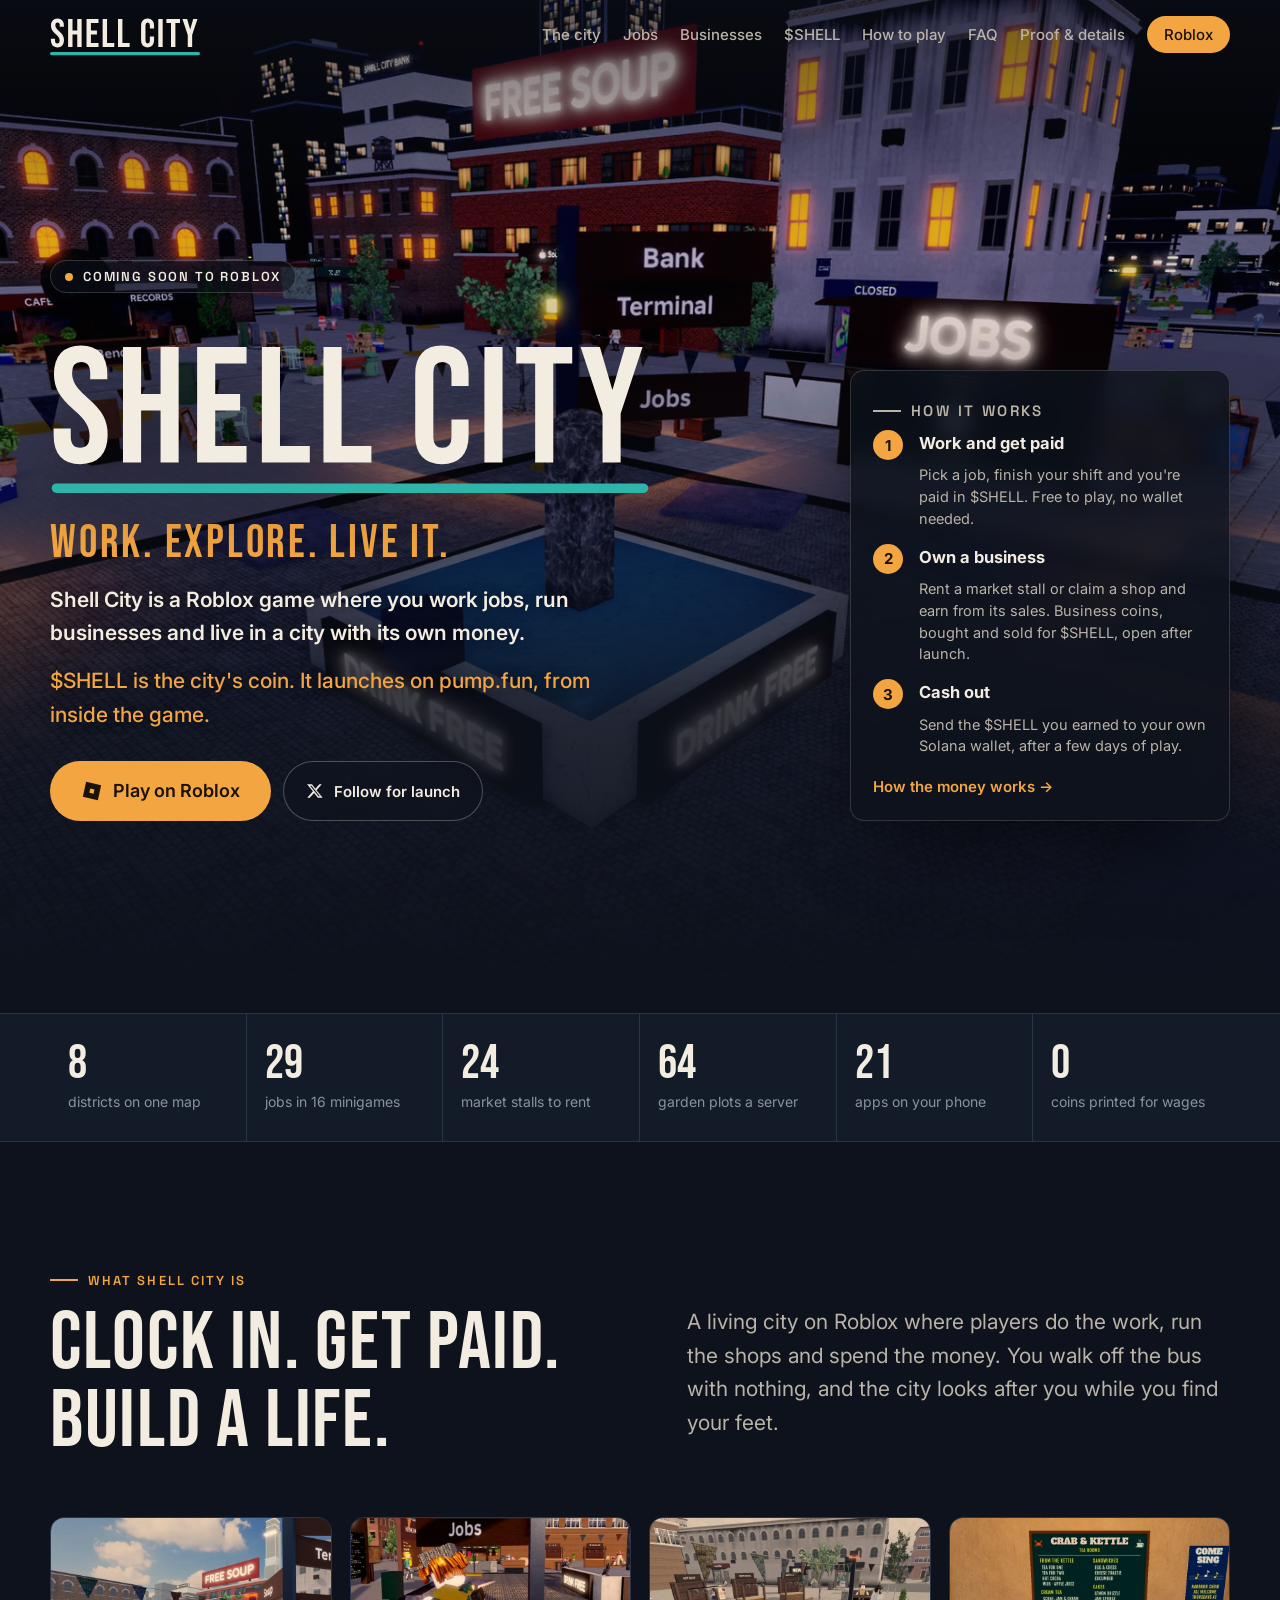
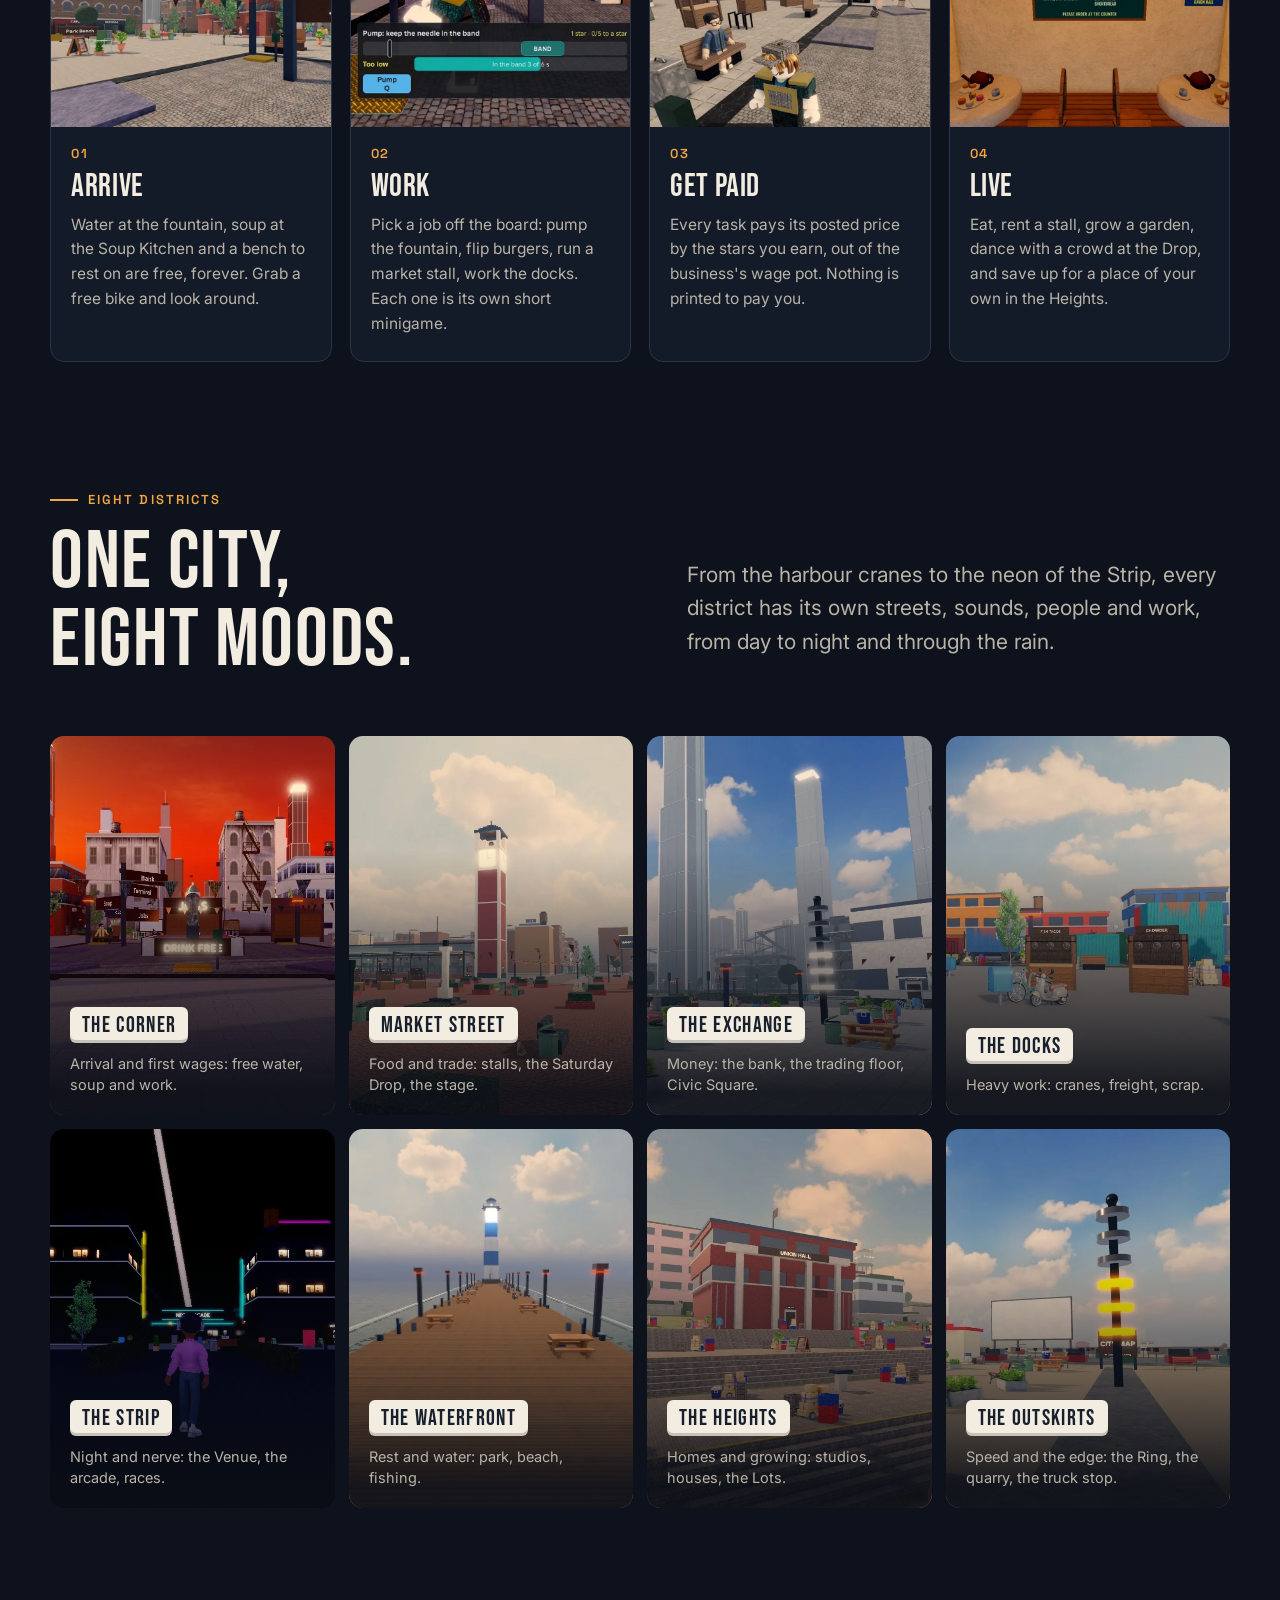
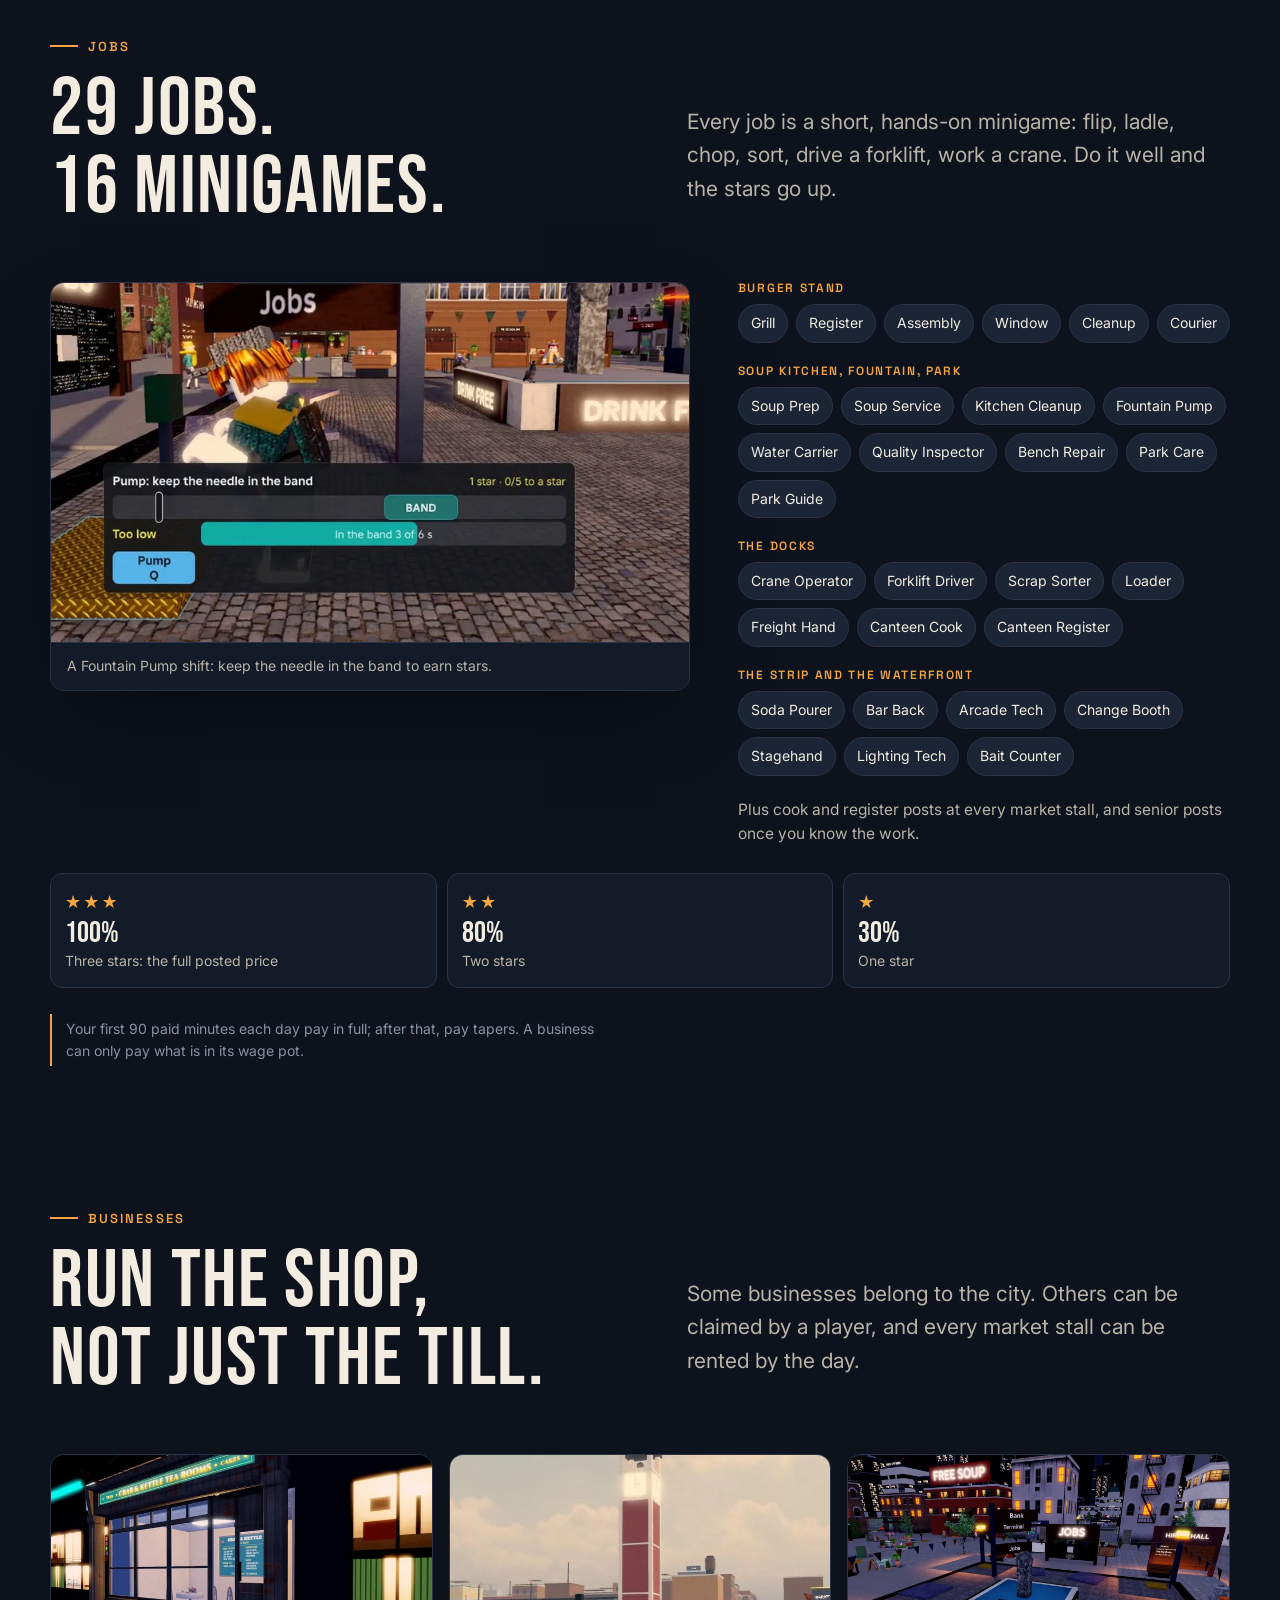
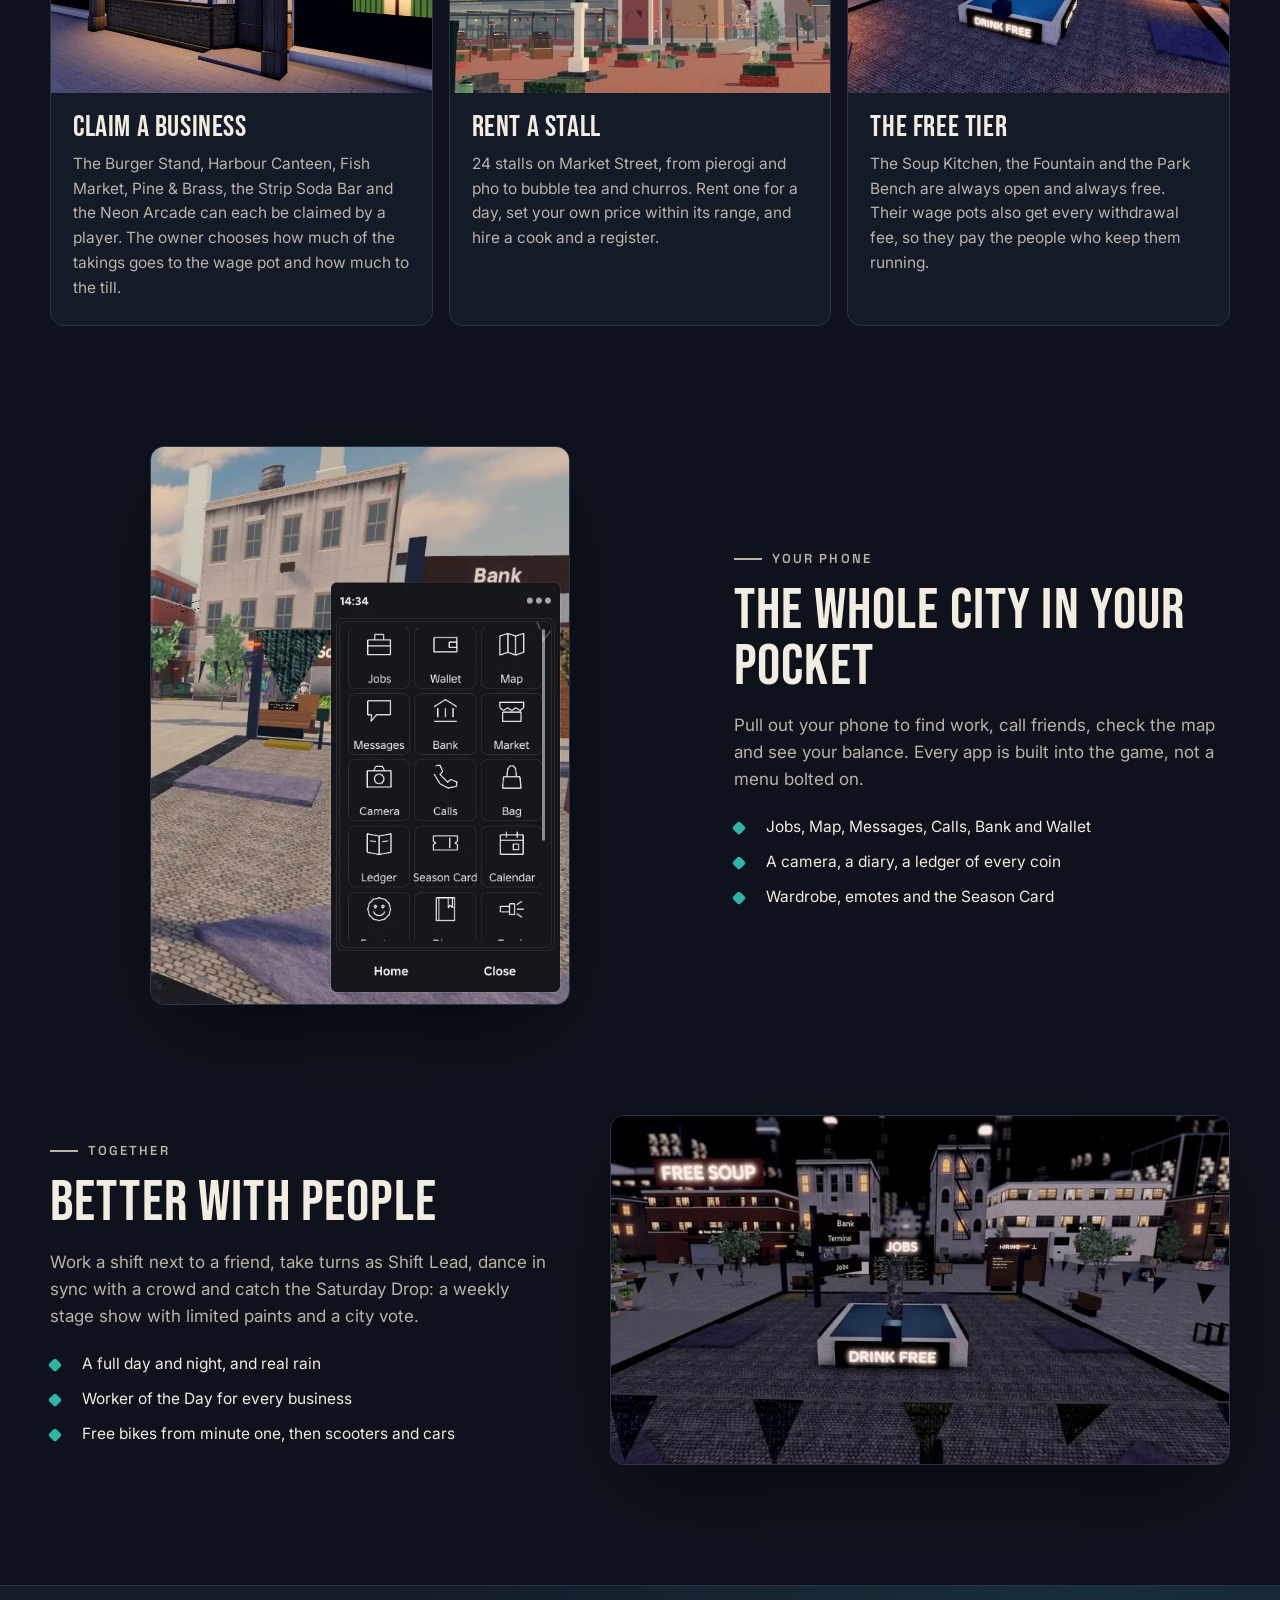
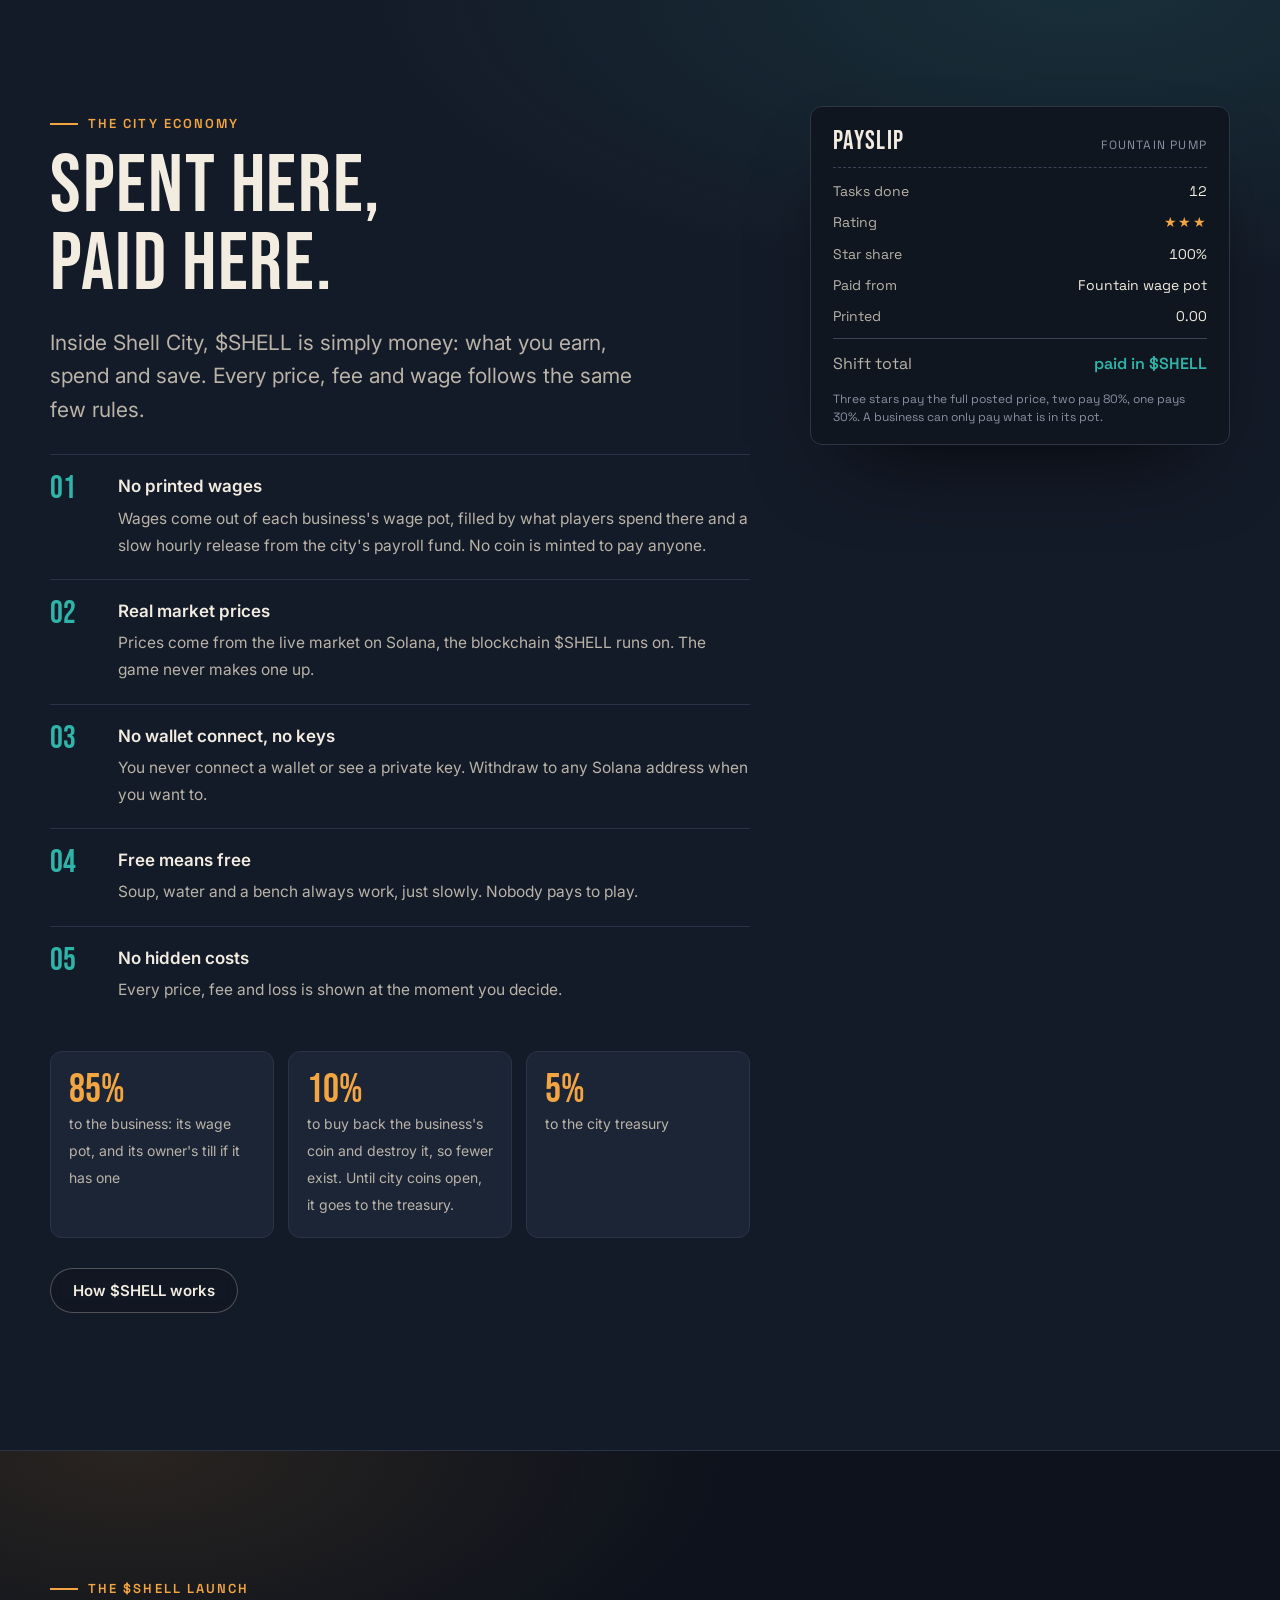
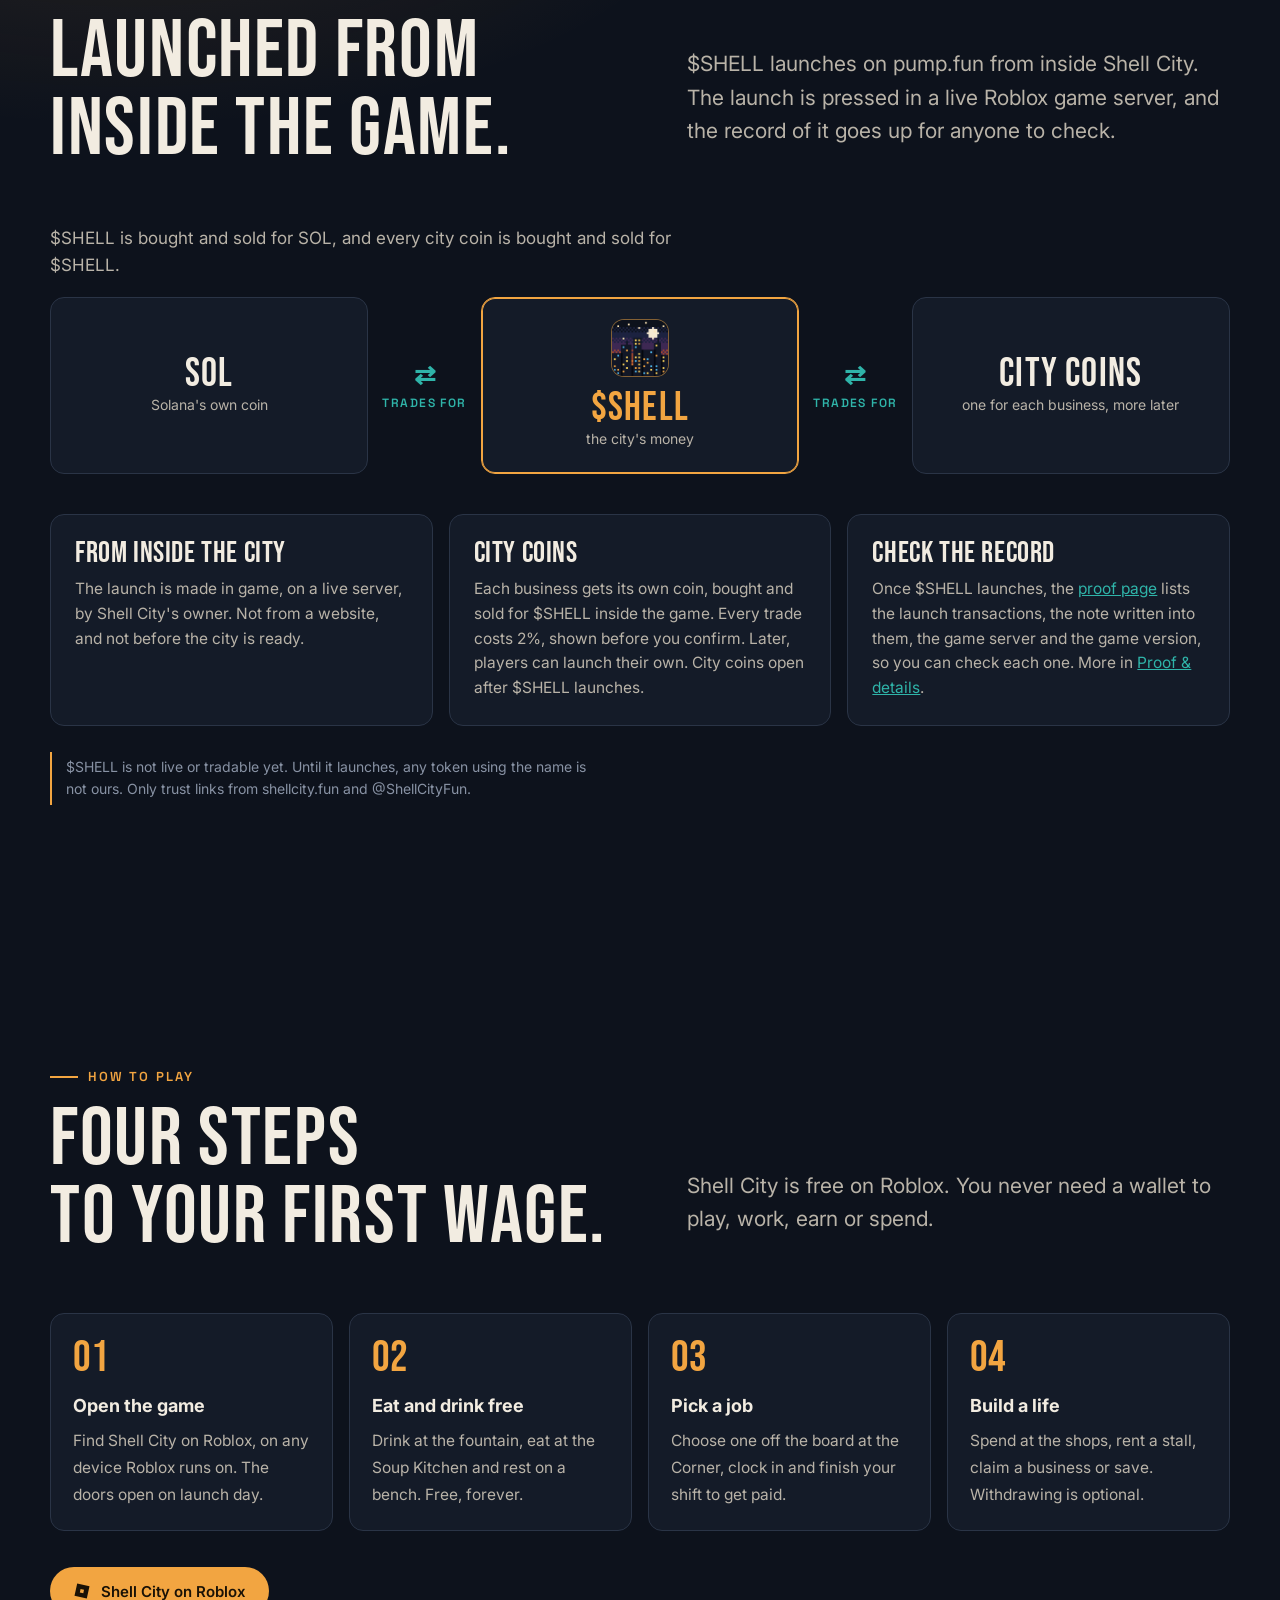
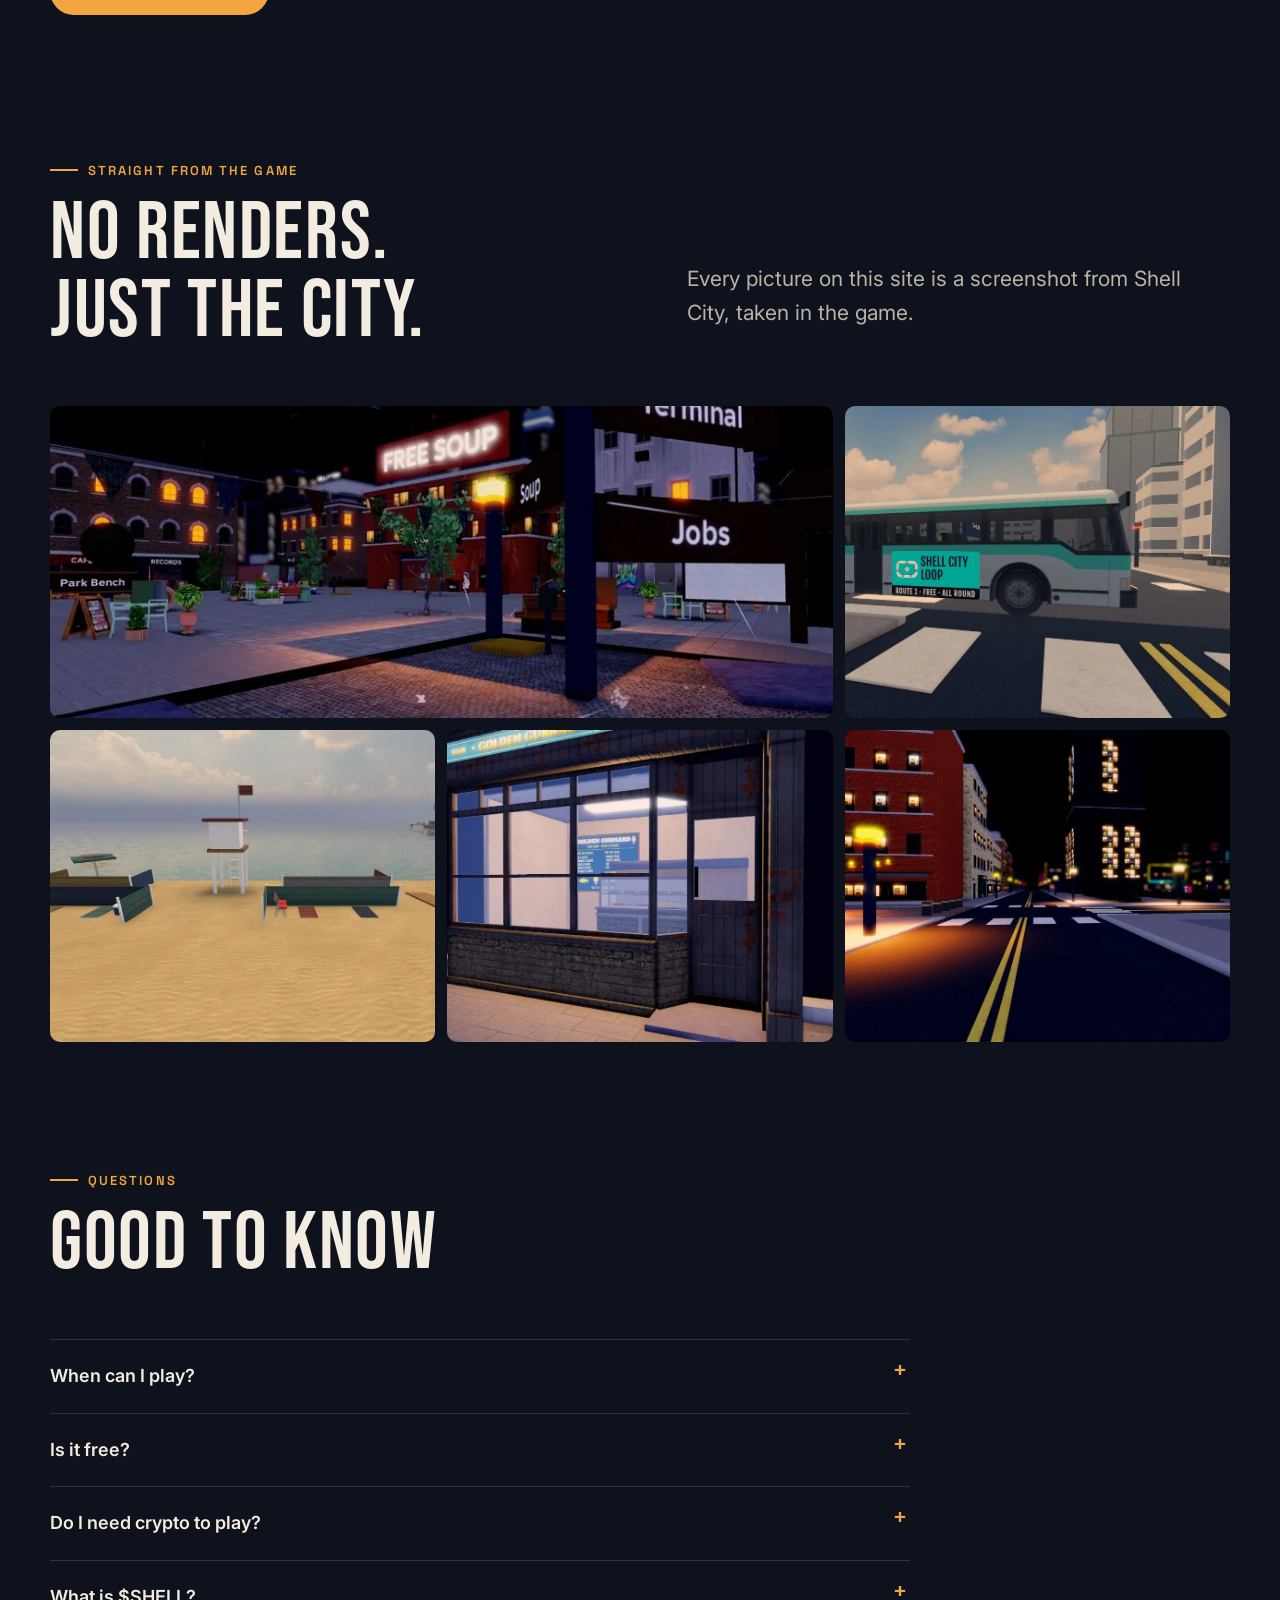
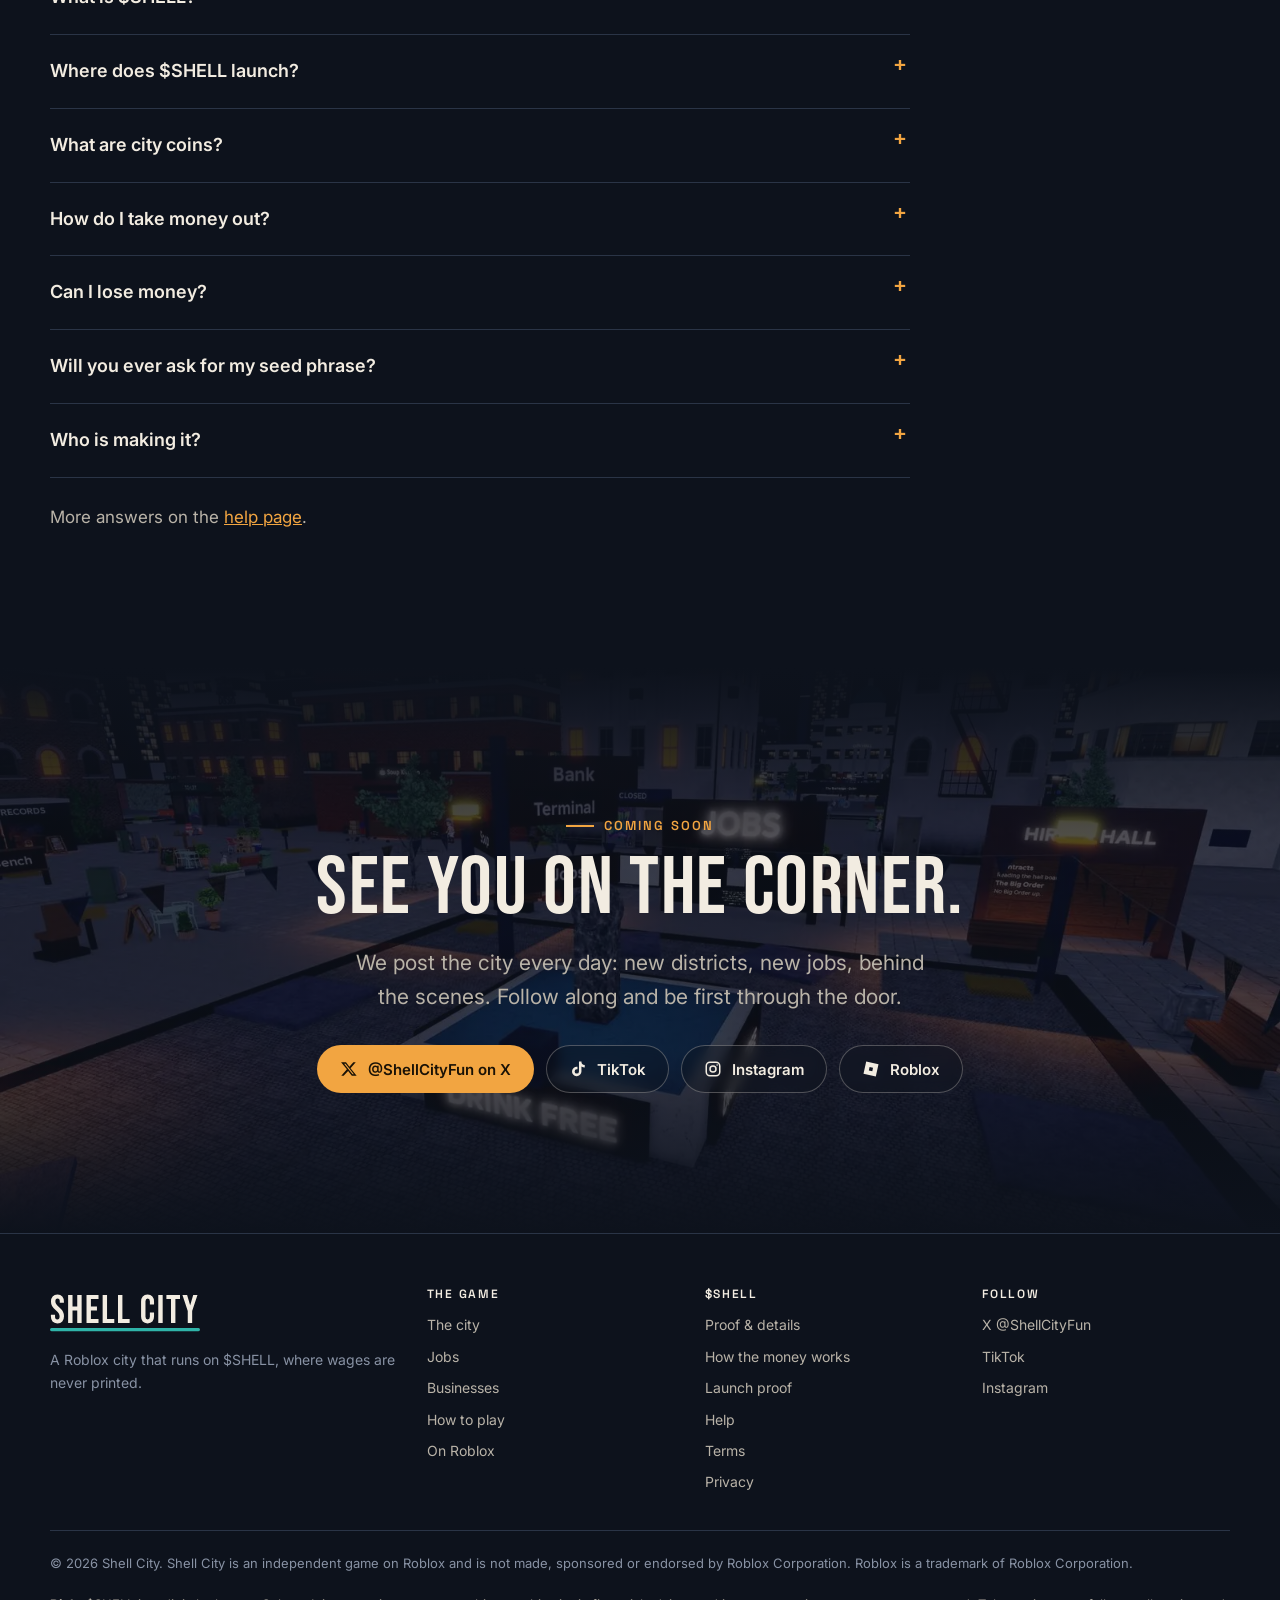
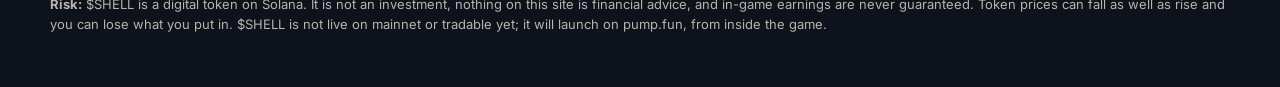
==== commit fb8d2296: "Launch polish: social card with the pixel $SHELL coin, WebP images, city-coin 2% fee - Social card (" ====
--- a/docs/index.html
+++ b/docs/index.html
@@ -8,6 +8,7 @@
 <meta name="theme-color" content="#0d121c">
 <link rel="canonical" href="https://shellcity.fun/">
 <link rel="icon" href="img/favicon-32.png" type="image/png" sizes="32x32">
+<link rel="icon" href="img/favicon-192.png" type="image/png" sizes="192x192">
 <link rel="apple-touch-icon" href="img/apple-touch-icon.png">
 <meta property="og:type" content="website">
 <meta property="og:site_name" content="Shell City">
@@ -15,11 +16,14 @@
 <meta property="og:description" content="A Roblox city of eight districts and 29 jobs, where wages are never printed. $SHELL launches on pump.fun from inside the game. Coming soon.">
 <meta property="og:url" content="https://shellcity.fun/">
 <meta property="og:image" content="https://shellcity.fun/img/og.jpg">
+<meta property="og:image:width" content="1200">
+<meta property="og:image:height" content="630">
+<meta property="og:image:alt" content="Shell City: Work. Explore. Live it. Beside it, the $SHELL coin, a pixel city skyline at night.">
 <meta name="twitter:card" content="summary_large_image">
 <meta name="twitter:site" content="@ShellCityFun">
+<meta name="twitter:image:alt" content="Shell City: Work. Explore. Live it. Beside it, the $SHELL coin, a pixel city skyline at night.">
 <link rel="preload" href="fonts/BebasNeue.woff2" as="font" type="font/woff2" crossorigin>
 <link rel="preload" href="fonts/Inter.woff2" as="font" type="font/woff2" crossorigin>
-<link rel="preload" href="img/hero.jpg" as="image" fetchpriority="high">
 <link rel="stylesheet" href="css/site.css">
 <script type="application/ld+json">{"@context":"https://schema.org","@type":"VideoGame","name":"Shell City","url":"https://shellcity.fun/","gamePlatform":"Roblox","genre":"Roleplay","description":"A Roblox city of eight districts and 29 jobs, where wages are never printed and the money is $SHELL on Solana.","sameAs":["https://x.com/ShellCityFun","https://www.tiktok.com/@shellcityfun","https://www.instagram.com/shellcityfun/","https://www.roblox.com/games/130170912798923"]}</script>
 </head>
@@ -49,7 +53,11 @@
 
 <section class="hero" aria-labelledby="hero-title">
 	<div class="hero-media">
-		<video muted loop playsinline autoplay preload="none" poster="img/hero.jpg" aria-hidden="true">
+		<picture>
+			<source media="(max-aspect-ratio: 1/1)" srcset="img/hero-sq.webp" width="1080" height="1080">
+			<img src="img/hero.webp" alt="" width="1920" height="1080" fetchpriority="high">
+		</picture>
+		<video muted loop playsinline autoplay preload="none" aria-hidden="true">
 			<source data-src="media/hero.webm" type='video/webm; codecs="av01.0.08M.08"'>
 			<source data-src="media/hero.mp4" type="video/mp4">
 		</video>
@@ -77,7 +85,7 @@
 			<p class="eyebrow">How it works</p>
 			<h2 id="hero-card-title" class="sr">How it works</h2>
 			<ol class="how">
-				<li><b>Play and earn $SHELL</b><span>Pick a job, finish your shift, get paid in $SHELL. Free to play, no wallet needed.</span></li>
+				<li><b>Work and get paid</b><span>Pick a job, finish your shift and you're paid in $SHELL. Free to play, no wallet needed.</span></li>
 				<li><b>Own a business</b><span>Rent a market stall or claim a shop and earn from its sales. Business coins, bought and sold for $SHELL, open after launch.</span></li>
 				<li><b>Cash out</b><span>Send the $SHELL you earned to your own Solana wallet, after a few days of play.</span></li>
 			</ol>
@@ -110,19 +118,19 @@
 		</div>
 		<div class="day">
 			<article class="step reveal">
-				<figure><img src="img/day-arrive.jpg" alt="The Corner's fountain and free soup stand at street level" loading="lazy" width="800" height="600"></figure>
+				<figure><img src="img/day-arrive.webp" alt="The Corner's fountain and free soup stand at street level" loading="lazy" width="800" height="600"></figure>
 				<div><h3>Arrive</h3><p>Water at the fountain, soup at the Soup Kitchen and a bench to rest on are free, forever. Grab a free bike and look around.</p></div>
 			</article>
 			<article class="step reveal">
-				<figure><img src="img/day-work.jpg" alt="A player on a Fountain Pump shift, with the pump minigame panel on screen" loading="lazy" width="800" height="600"></figure>
+				<figure><img src="img/day-work.webp" alt="A player on a Fountain Pump shift, with the pump minigame panel on screen" loading="lazy" width="800" height="600"></figure>
 				<div><h3>Work</h3><p>Pick a job off the board: pump the fountain, flip burgers, run a market stall, work the docks. Each one is its own short minigame.</p></div>
 			</article>
 			<article class="step reveal">
-				<figure><img src="img/day-paid.jpg" alt="Players on benches by the market stalls in the Corner's square" loading="lazy" width="800" height="600"></figure>
+				<figure><img src="img/day-paid.webp" alt="Players on benches by the market stalls in the Corner's square" loading="lazy" width="800" height="600"></figure>
 				<div><h3>Get paid</h3><p>Every task pays its posted price by the stars you earn, out of the business's wage pot. Nothing is printed to pay you.</p></div>
 			</article>
 			<article class="step reveal">
-				<figure><img src="img/day-spend.jpg" alt="A lit tea-room shopfront on a city street at night" loading="lazy" width="800" height="600"></figure>
+				<figure><img src="img/day-spend.webp" alt="A lit tea-room shopfront on a city street at night" loading="lazy" width="800" height="600"></figure>
 				<div><h3>Live</h3><p>Eat, rent a stall, grow a garden, dance with a crowd at the Drop, and save up for a place of your own in the Heights.</p></div>
 			</article>
 		</div>
@@ -139,14 +147,14 @@
 			<p class="lede">From the harbour cranes to the neon of the Strip, every district has its own streets, sounds, people and work, from day to night and through the rain.</p>
 		</div>
 		<div class="districts">
-			<article class="district reveal"><img src="img/d-corner.jpg" alt="The Corner: the square with the fountain and job boards" loading="lazy" width="600" height="800"><div class="body"><h3 class="sign">The Corner</h3><p>Arrival and first wages: free water, soup and work.</p></div></article>
-			<article class="district reveal"><img src="img/d-market.jpg" alt="Market Street: the clock tower and the market hall" loading="lazy" width="600" height="800"><div class="body"><h3 class="sign">Market Street</h3><p>Food and trade: stalls, the Saturday Drop, the stage.</p></div></article>
-			<article class="district reveal"><img src="img/d-exchange.jpg" alt="The Exchange: office towers in the financial district" loading="lazy" width="600" height="800"><div class="body"><h3 class="sign">The Exchange</h3><p>Money: the bank, the trading floor, Civic Square.</p></div></article>
-			<article class="district reveal"><img src="img/d-docks.jpg" alt="The Docks at night: containers under a full moon" loading="lazy" width="600" height="800"><div class="body"><h3 class="sign">The Docks</h3><p>Heavy work: cranes, freight, scrap.</p></div></article>
-			<article class="district reveal"><img src="img/d-strip.jpg" alt="The Strip at night: neon lights around the arcade" loading="lazy" width="600" height="800"><div class="body"><h3 class="sign">The Strip</h3><p>Night and nerve: the Venue, the arcade, races.</p></div></article>
-			<article class="district reveal"><img src="img/d-waterfront.jpg" alt="The Waterfront: the bay under an evening sky" loading="lazy" width="600" height="800"><div class="body"><h3 class="sign">The Waterfront</h3><p>Rest and water: park, beach, fishing.</p></div></article>
-			<article class="district reveal"><img src="img/d-heights.jpg" alt="The Heights at sunset: houses above the city" loading="lazy" width="600" height="800"><div class="body"><h3 class="sign">The Heights</h3><p>Homes and growing: studios, houses, the Lots.</p></div></article>
-			<article class="district reveal"><img src="img/d-outskirts.jpg" alt="The Outskirts: open ground at the edge of the city" loading="lazy" width="600" height="800"><div class="body"><h3 class="sign">The Outskirts</h3><p>Speed and the edge: the Ring, the quarry, the truck stop.</p></div></article>
+			<article class="district reveal"><img src="img/d-corner.webp" alt="The Corner: the square with the fountain and job boards" loading="lazy" width="600" height="800"><div class="body"><h3 class="sign">The Corner</h3><p>Arrival and first wages: free water, soup and work.</p></div></article>
+			<article class="district reveal"><img src="img/d-market.webp" alt="Market Street: the clock tower and the market hall" loading="lazy" width="600" height="800"><div class="body"><h3 class="sign">Market Street</h3><p>Food and trade: stalls, the Saturday Drop, the stage.</p></div></article>
+			<article class="district reveal"><img src="img/d-exchange.webp" alt="The Exchange: office towers in the financial district" loading="lazy" width="600" height="800"><div class="body"><h3 class="sign">The Exchange</h3><p>Money: the bank, the trading floor, Civic Square.</p></div></article>
+			<article class="district reveal"><img src="img/d-docks.webp" alt="The Docks at night: containers under a full moon" loading="lazy" width="600" height="800"><div class="body"><h3 class="sign">The Docks</h3><p>Heavy work: cranes, freight, scrap.</p></div></article>
+			<article class="district reveal"><img src="img/d-strip.webp" alt="The Strip at night: neon lights around the arcade" loading="lazy" width="600" height="800"><div class="body"><h3 class="sign">The Strip</h3><p>Night and nerve: the Venue, the arcade, races.</p></div></article>
+			<article class="district reveal"><img src="img/d-waterfront.webp" alt="The Waterfront: the bay under an evening sky" loading="lazy" width="600" height="800"><div class="body"><h3 class="sign">The Waterfront</h3><p>Rest and water: park, beach, fishing.</p></div></article>
+			<article class="district reveal"><img src="img/d-heights.webp" alt="The Heights at sunset: houses above the city" loading="lazy" width="600" height="800"><div class="body"><h3 class="sign">The Heights</h3><p>Homes and growing: studios, houses, the Lots.</p></div></article>
+			<article class="district reveal"><img src="img/d-outskirts.webp" alt="The Outskirts: open ground at the edge of the city" loading="lazy" width="600" height="800"><div class="body"><h3 class="sign">The Outskirts</h3><p>Speed and the edge: the Ring, the quarry, the truck stop.</p></div></article>
 		</div>
 	</div>
 </section>
@@ -162,7 +170,7 @@
 		</div>
 		<div class="jobs-grid">
 			<figure class="shot reveal">
-				<img src="img/job-shift.jpg" alt="A Fountain Pump shift in the game: the player at the pump with the minigame panel reading 'Pump: keep the needle in the band'" loading="lazy" width="1280" height="720">
+				<img src="img/job-shift.webp" srcset="img/job-shift-800.webp 800w, img/job-shift.webp 1280w" sizes="(max-width: 960px) 100vw, 640px" alt="A Fountain Pump shift in the game: the player at the pump with the minigame panel reading 'Pump: keep the needle in the band'" loading="lazy" width="1280" height="720">
 				<figcaption>A Fountain Pump shift: keep the needle in the band to earn stars.</figcaption>
 			</figure>
 			<div class="job-groups reveal">
@@ -193,15 +201,15 @@
 		</div>
 		<div class="biz">
 			<article class="reveal">
-				<figure><img src="img/f-shops.jpg" alt="Shop windows along a street, each lit with a stocked room inside" loading="lazy" width="1280" height="720"></figure>
+				<figure><img src="img/f-shops.webp" srcset="img/f-shops-800.webp 800w, img/f-shops.webp 1280w" sizes="(max-width: 900px) 100vw, 380px" alt="Shop windows along a street, each lit with a stocked room inside" loading="lazy" width="1280" height="720"></figure>
 				<div class="body"><h3>Claim a business</h3><p>The Burger Stand, Harbour Canteen, Fish Market, Pine &amp; Brass, the Strip Soda Bar and the Neon Arcade can each be claimed by a player. The owner chooses how much of the takings goes to the wage pot and how much to the till.</p></div>
 			</article>
 			<article class="reveal">
-				<figure><img src="img/d-market.jpg" alt="Market Street with the clock tower and the market hall" loading="lazy" width="600" height="800"></figure>
+				<figure><img src="img/d-market.webp" alt="Market Street with the clock tower and the market hall" loading="lazy" width="600" height="800"></figure>
 				<div class="body"><h3>Rent a stall</h3><p>24 stalls on Market Street, from pierogi and pho to bubble tea and churros. Rent one for a day, set your own price within its range, and hire a cook and a register.</p></div>
 			</article>
 			<article class="reveal">
-				<figure><img src="img/cta.jpg" alt="The Corner at night: the fountain, the free soup sign and the job boards" loading="lazy" width="1600" height="900"></figure>
+				<figure><img src="img/cta.webp" srcset="img/cta-800.webp 800w, img/cta.webp 1600w" sizes="(max-width: 900px) 100vw, 380px" alt="The Corner at night: the fountain, the free soup sign and the job boards" loading="lazy" width="1600" height="900"></figure>
 				<div class="body"><h3>The free tier</h3><p>The Soup Kitchen, the Fountain and the Park Bench are always open and always free. Their wage pots also get every withdrawal fee, so they pay the people who keep them running.</p></div>
 			</article>
 		</div>
@@ -211,7 +219,7 @@
 <section aria-label="What you can do" style="padding-top:0">
 	<div class="wrap">
 		<div class="feature reveal">
-			<div class="shot portrait"><img src="img/f-phone.jpg" alt="The in-game phone open on its home screen of apps" loading="lazy" width="568" height="740"></div>
+			<div class="shot portrait"><img src="img/f-phone.webp" alt="The in-game phone open on its home screen of apps" loading="lazy" width="568" height="740"></div>
 			<div>
 				<p class="eyebrow">Your phone</p>
 				<h3>The whole city in your pocket</h3>
@@ -224,7 +232,7 @@
 			</div>
 		</div>
 		<div class="feature flip reveal">
-			<div class="shot"><img src="img/f-together.jpg" alt="The Corner's square at night: the fountain, the job boards and the free soup sign" loading="lazy" width="1280" height="720"></div>
+			<div class="shot"><img src="img/f-together.webp" srcset="img/f-together-800.webp 800w, img/f-together.webp 1280w" sizes="(max-width: 900px) 100vw, 620px" alt="The Corner's square at night: the fountain, the job boards and the free soup sign" loading="lazy" width="1280" height="720"></div>
 			<div>
 				<p class="eyebrow">Together</p>
 				<h3>Better with people</h3>
@@ -284,16 +292,16 @@
 			<p class="lede">$SHELL launches on pump.fun from inside Shell City. The launch is pressed in a live Roblox game server, and the record of it goes up for anyone to check.</p>
 		</div>
 		<p style="color:var(--chalk-dim);max-width:62ch;margin:0 0 18px">$SHELL is bought and sold for SOL, and every city coin is bought and sold for $SHELL.</p>
-		<div class="pairs reveal" aria-label="Which coin each coin is priced in">
+		<div class="pairs reveal" aria-label="Which coins trade for which">
 			<div class="tok"><b>SOL</b><span>Solana's own coin</span></div>
-			<div class="link">priced in</div>
-			<div class="tok main"><b>$SHELL</b><span>the city's money</span></div>
-			<div class="link">priced in</div>
+			<div class="link">trades for</div>
+			<div class="tok main"><img class="coin" src="img/coins/shell.png" alt="" width="56" height="56" loading="lazy"><b>$SHELL</b><span>the city's money</span></div>
+			<div class="link">trades for</div>
 			<div class="tok"><b>City coins</b><span>one for each business, more later</span></div>
 		</div>
 		<div class="cards reveal">
 			<div class="card"><h3>From inside the city</h3><p>The launch is made in game, on a live server, by Shell City's owner. Not from a website, and not before the city is ready.</p></div>
-			<div class="card"><h3>City coins</h3><p>Each business gets its own coin, bought and sold for $SHELL. Later, players can launch their own. City coins open after $SHELL launches.</p></div>
+			<div class="card"><h3>City coins</h3><p>Each business gets its own coin, bought and sold for $SHELL inside the game. Every trade costs 2%, shown before you confirm. Later, players can launch their own. City coins open after $SHELL launches.</p></div>
 			<div class="card"><h3>Check the record</h3><p>Once $SHELL launches, the <a href="proof/" style="color:var(--teal)">proof page</a> lists the launch transactions, the note written into them, the game server and the game version, so you can check each one. More in <a href="details.html" style="color:var(--teal)">Proof &amp; details</a>.</p></div>
 		</div>
 		<p class="note">$SHELL is not live or tradable yet. Until it launches, any token using the name is not ours. Only trust links from shellcity.fun and @ShellCityFun.</p>
@@ -329,11 +337,11 @@
 			<p class="lede">Every picture on this site is a screenshot from Shell City, taken in the game.</p>
 		</div>
 		<div class="gallery reveal">
-			<figure class="w4 h2"><img src="img/g1.jpg" alt="The Corner at night: the free soup sign, and signposts to the bank, the terminal and jobs" loading="lazy" width="1315" height="740"></figure>
-			<figure class="w2 h2"><img src="img/g2.jpg" alt="The free Shell City Loop bus at a crossing" loading="lazy" width="900" height="675"></figure>
-			<figure class="w2 h2"><img src="img/g3.jpg" alt="The beach on the Waterfront, with a lifeguard tower" loading="lazy" width="900" height="675"></figure>
-			<figure class="w2 h2"><img src="img/g4.jpg" alt="A shopfront lit from inside, its menu in the window" loading="lazy" width="900" height="675"></figure>
-			<figure class="w2 h2"><img src="img/g5.jpg" alt="A street at night with lit windows and streetlights" loading="lazy" width="900" height="675"></figure>
+			<figure class="w4 h2"><img src="img/g1.webp" srcset="img/g1-800.webp 800w, img/g1.webp 1315w" sizes="(max-width: 760px) 100vw, 790px" alt="The Corner at night: the free soup sign, and signposts to the bank, the terminal and jobs" loading="lazy" width="1315" height="740"></figure>
+			<figure class="w2 h2"><img src="img/g2.webp" alt="The free Shell City Loop bus at a crossing" loading="lazy" width="900" height="675"></figure>
+			<figure class="w2 h2"><img src="img/g3.webp" alt="The beach on the Waterfront, with a lifeguard tower" loading="lazy" width="900" height="675"></figure>
+			<figure class="w2 h2"><img src="img/g4.webp" alt="A shopfront lit from inside, its menu in the window" loading="lazy" width="900" height="675"></figure>
+			<figure class="w2 h2"><img src="img/g5.webp" alt="A street at night with lit windows and streetlights" loading="lazy" width="900" height="675"></figure>
 		</div>
 	</div>
 </section>
@@ -352,7 +360,7 @@
 			<details><summary>Do I need crypto to play?</summary><p>No. You never need a wallet to play, work, earn or spend. $SHELL is just the money inside the city. A wallet only matters if you want to take money out.</p></details>
 			<details><summary>What is $SHELL?</summary><p>$SHELL is a coin on Solana, a public blockchain. In the game it is the money every wage, price and purchase is counted in. The whole money system has been run end to end on Solana's free test network, with public transactions: see <a href="details.html" style="color:var(--teal)">Proof &amp; details</a>.</p></details>
 			<details><summary>Where does $SHELL launch?</summary><p>On pump.fun, from inside Shell City. It is not live or tradable yet. When it launches, the launch record goes up at <a href="proof/" style="color:var(--teal)">shellcity.fun/proof</a>.</p></details>
-			<details><summary>What are city coins?</summary><p>Coins for the city's businesses, each bought and sold for $SHELL. Later, players will be able to launch their own from the trading terminal. City coins open after $SHELL launches.</p></details>
+			<details><summary>What are city coins?</summary><p>Coins for the city's businesses, each bought and sold for $SHELL at the trading terminal in the game. Every trade costs 2%, shown before you confirm. Later, players will be able to launch their own there too. City coins open after $SHELL launches.</p></details>
 			<details><summary>How do I take money out?</summary><p>Earned $SHELL can leave once your Street Cred reaches 100. You build that up by playing over a few days: paid shifts, a meal or rent, a delivery or repair. You send it to any Solana address you choose, and the fee is shown before you confirm. The 2,500 $SHELL start grant is spendable in the game but never withdrawable.</p></details>
 			<details><summary>Can I lose money?</summary><p>Yes. Token prices can fall as well as rise, and trading city coins can lose money. Prices, fees and losses are always shown before you decide. Earnings are never guaranteed, and nothing on this site is financial advice.</p></details>
 			<details><summary>Will you ever ask for my seed phrase?</summary><p>Never. Shell City never asks for a seed phrase or private key, never asks you to connect a wallet, and never messages you first about money. Anyone who does is not us.</p></details>
@@ -363,7 +371,7 @@
 </section>
 
 <section class="cta" aria-labelledby="cta-title">
-	<img src="img/cta.jpg" alt="" loading="lazy" width="1600" height="900">
+	<img src="img/cta.webp" alt="" loading="lazy" width="1600" height="900">
 	<div class="wrap">
 		<p class="eyebrow" style="justify-content:center">Coming soon</p>
 		<h2 id="cta-title">See you on the Corner.</h2>
--- a/docs/css/site.css
+++ b/docs/css/site.css
@@ -104,7 +104,7 @@
 /* ---------- Hero ---------- */
 .hero { position: relative; min-height: 100svh; display: grid; align-items: end; overflow: hidden; isolation: isolate; }
 .hero-media { position: absolute; inset: 0; z-index: -2; }
-.hero-media video, .hero-media img { width: 100%; height: 100%; object-fit: cover; }
+.hero-media video, .hero-media img { position: absolute; inset: 0; width: 100%; height: 100%; object-fit: cover; }
 .hero::after {
 	content: ""; position: absolute; inset: 0; z-index: -1;
 	background:
@@ -364,11 +364,12 @@
 /* ---------- Launch ($SHELL from inside the game) ---------- */
 .launch { background: radial-gradient(1000px 460px at 10% 0%, rgba(242,165,65,.12), transparent 60%), var(--ink); }
 .pairs { display: grid; grid-template-columns: 1fr auto 1fr auto 1fr; align-items: center; gap: 14px; margin: 8px 0 40px; }
-.pairs .tok { border: 1px solid var(--line); background: var(--ink-2); border-radius: var(--radius); padding: 22px; text-align: center; }
+.pairs .tok { align-self: stretch; display: flex; flex-direction: column; justify-content: center; border: 1px solid var(--line); background: var(--ink-2); border-radius: var(--radius); padding: 22px; text-align: center; }
 .pairs .tok b { display: block; font: 400 40px/1 var(--display); letter-spacing: .03em; }
 .pairs .tok span { font-size: 14px; color: var(--chalk-dim); }
 .pairs .tok.main { border-color: var(--amber); box-shadow: 0 0 0 1px var(--amber) inset; }
 .pairs .tok.main b { color: var(--amber); }
+.pairs .tok .coin { width: 56px; height: 56px; margin: 0 auto 12px; border-radius: 12px; box-shadow: 0 0 0 1px rgba(242,165,65,.5); }
 .pairs .link { font: 600 12px/1.3 var(--mono); letter-spacing: .12em; text-transform: uppercase; color: var(--teal); text-align: center; }
 .pairs .link::before { content: "⇄"; display: block; font-size: 26px; letter-spacing: 0; margin-bottom: 4px; }
 @media (max-width: 760px) { .pairs { grid-template-columns: 1fr; } .pairs .link::before { content: "⇅"; } }
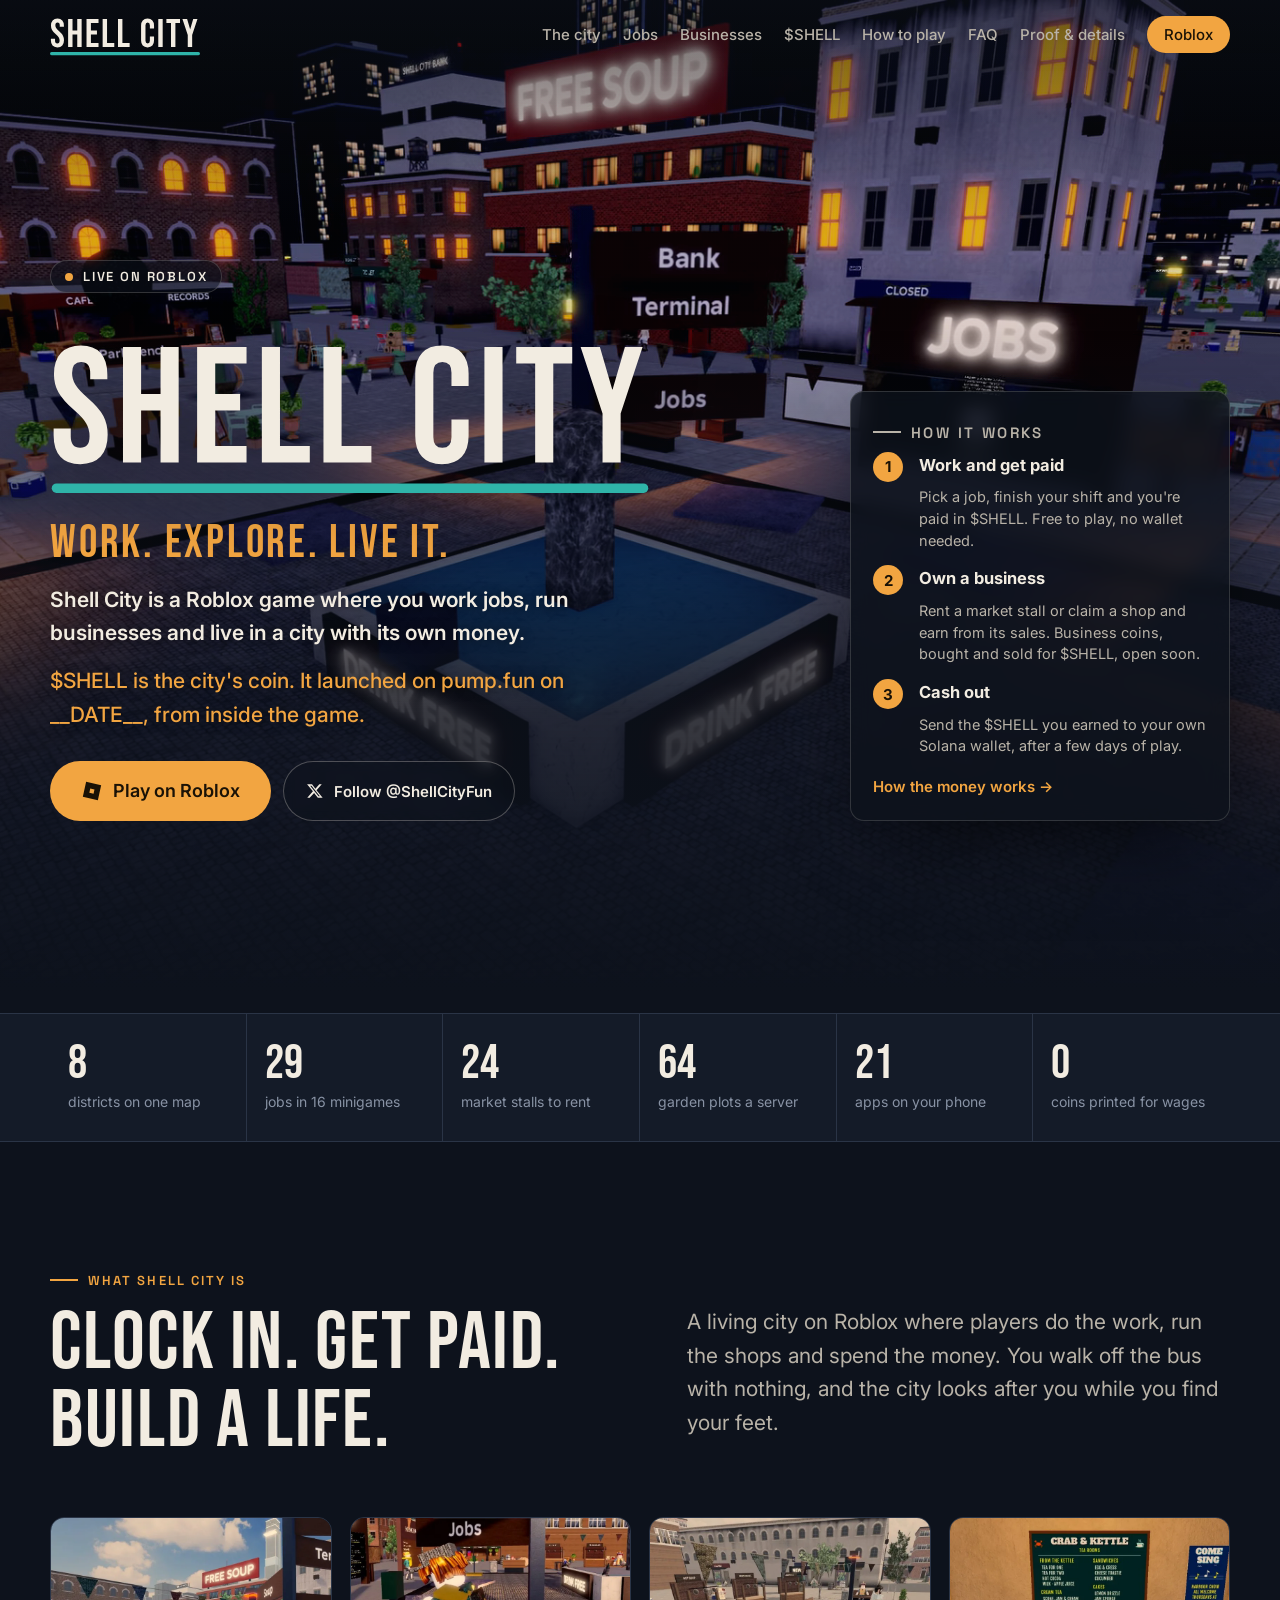
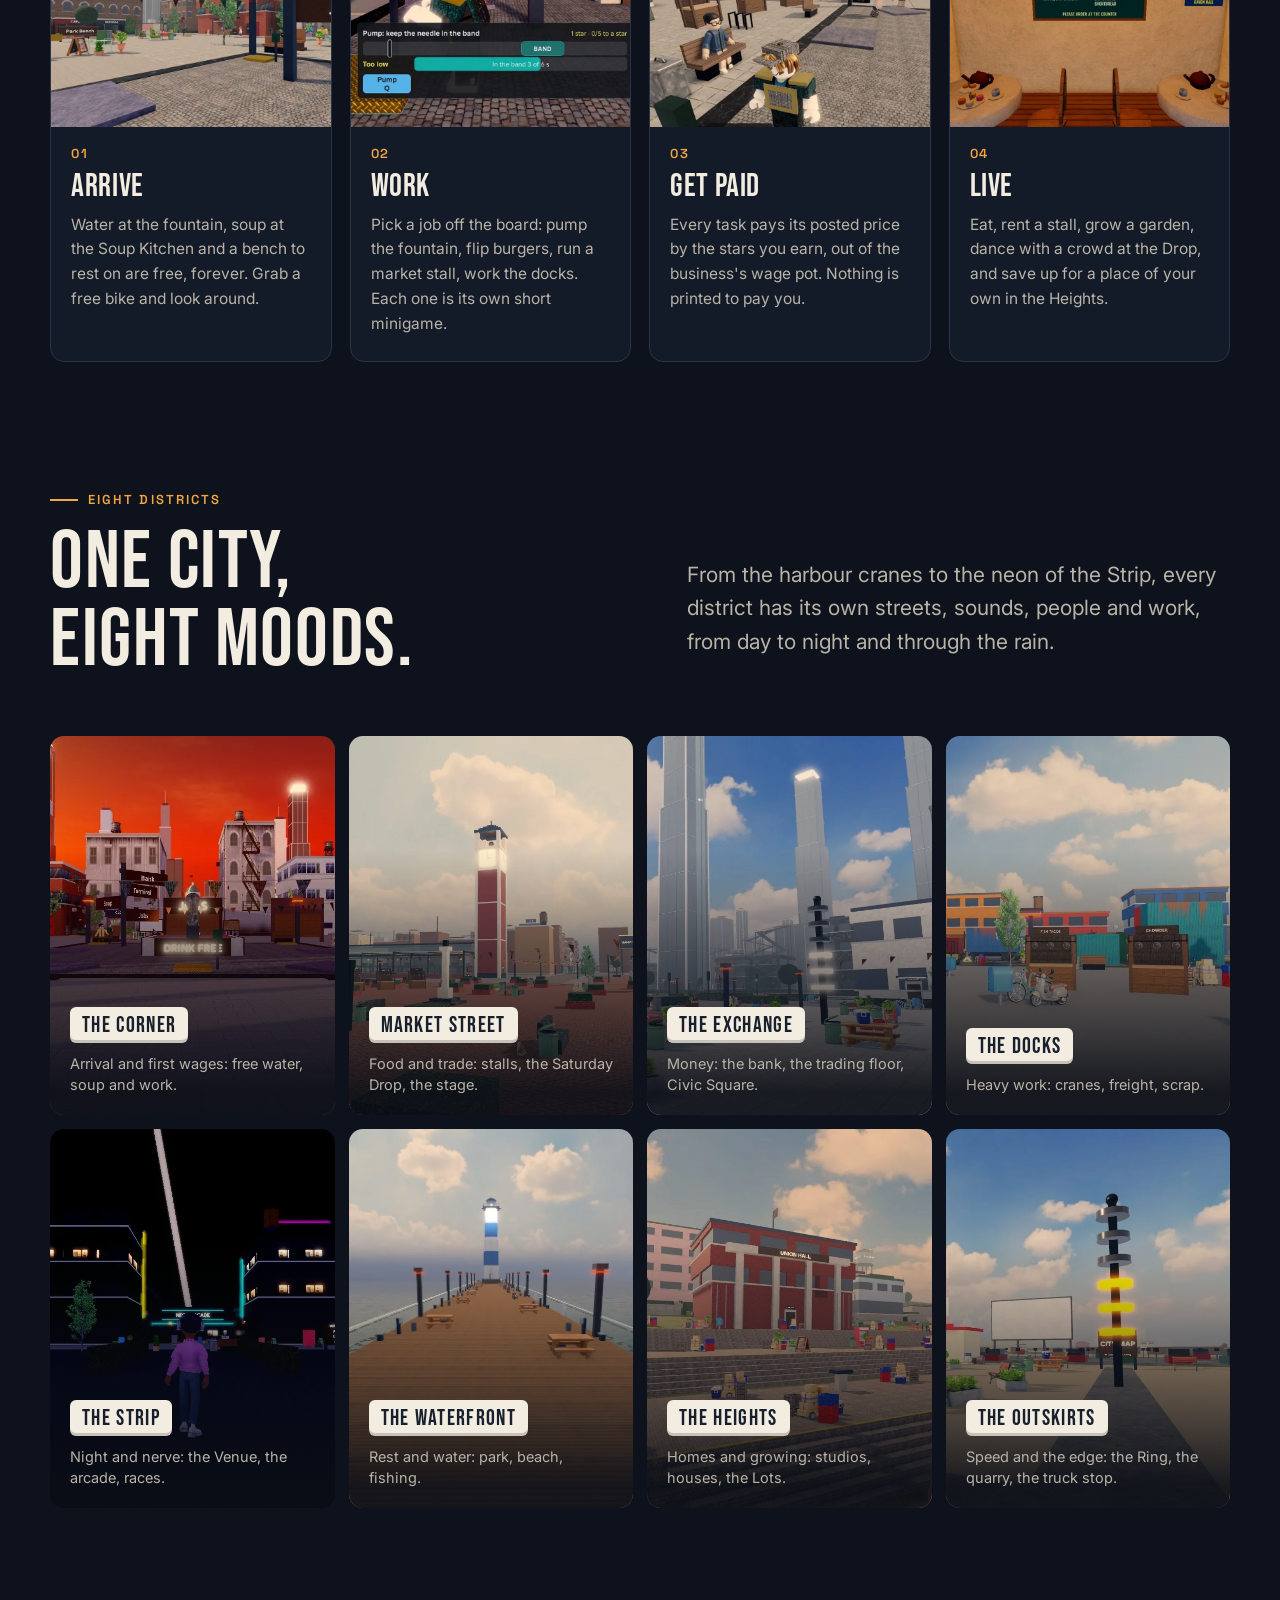
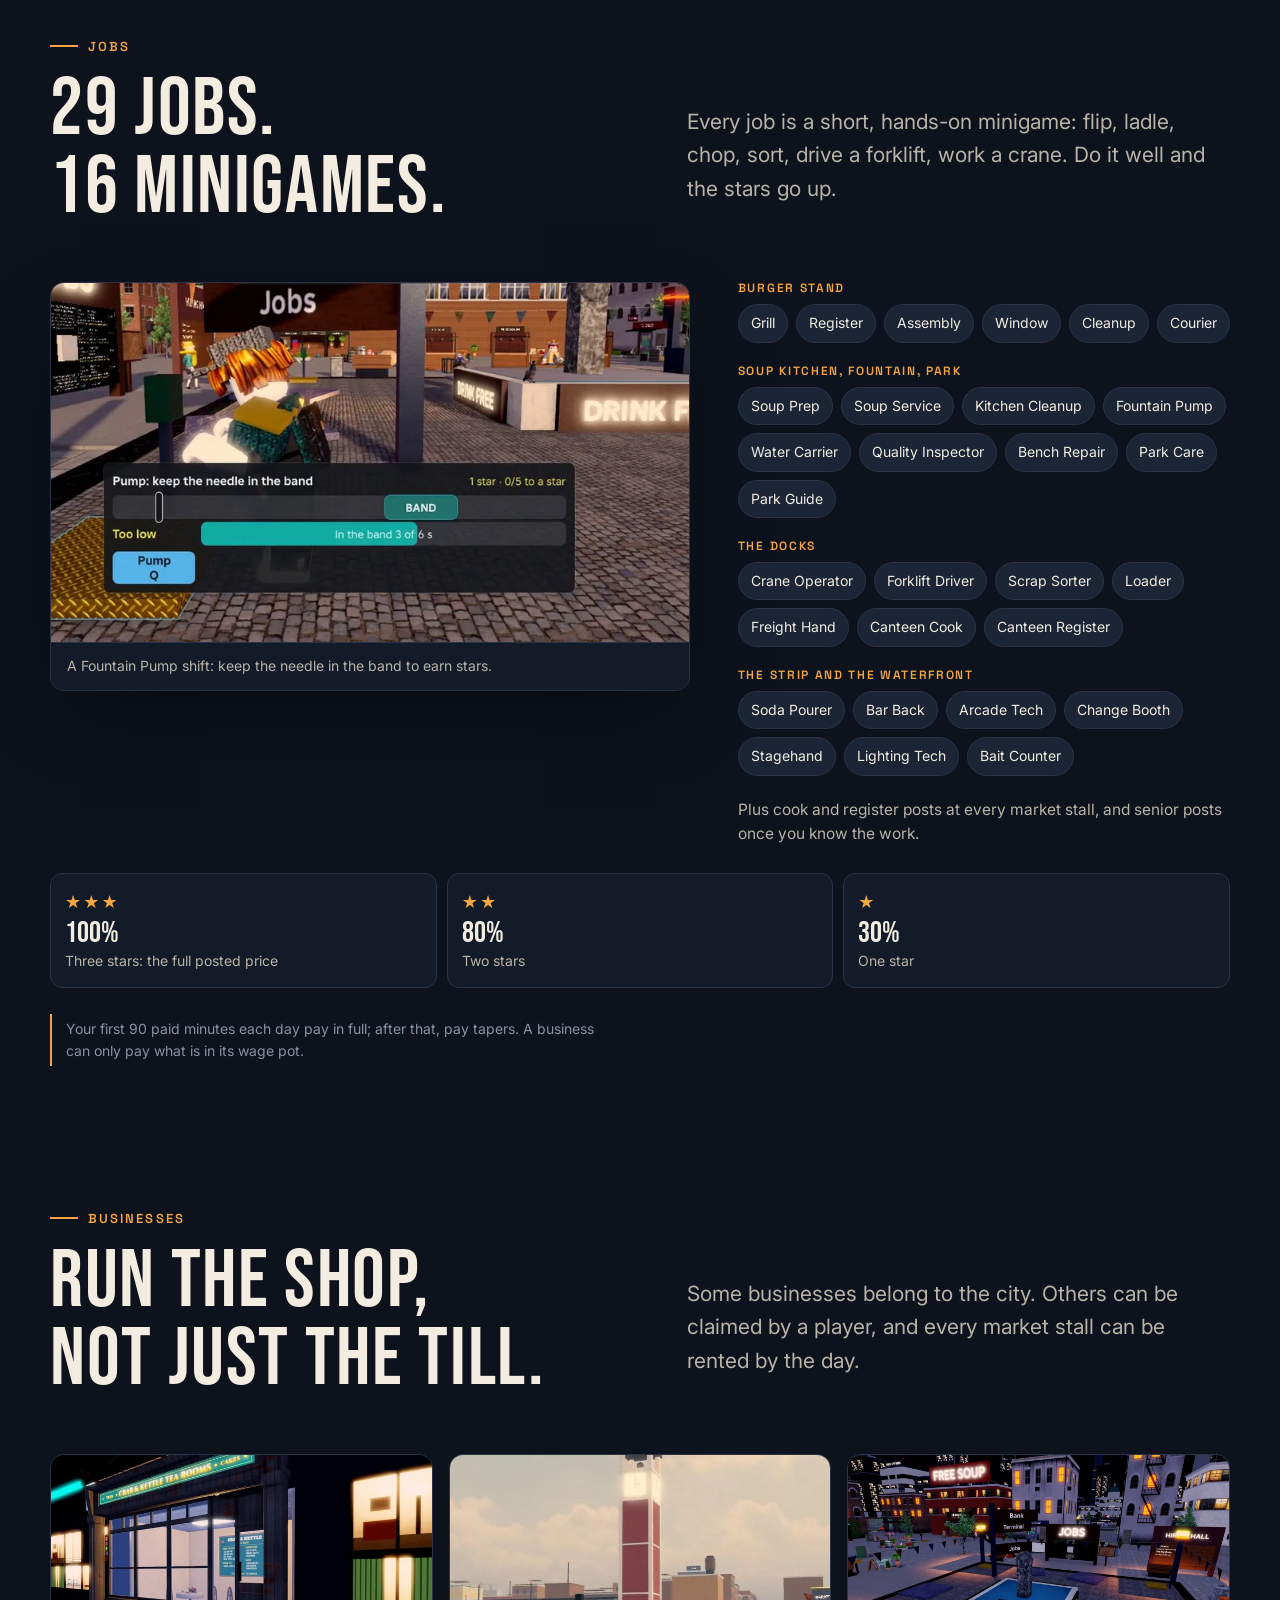
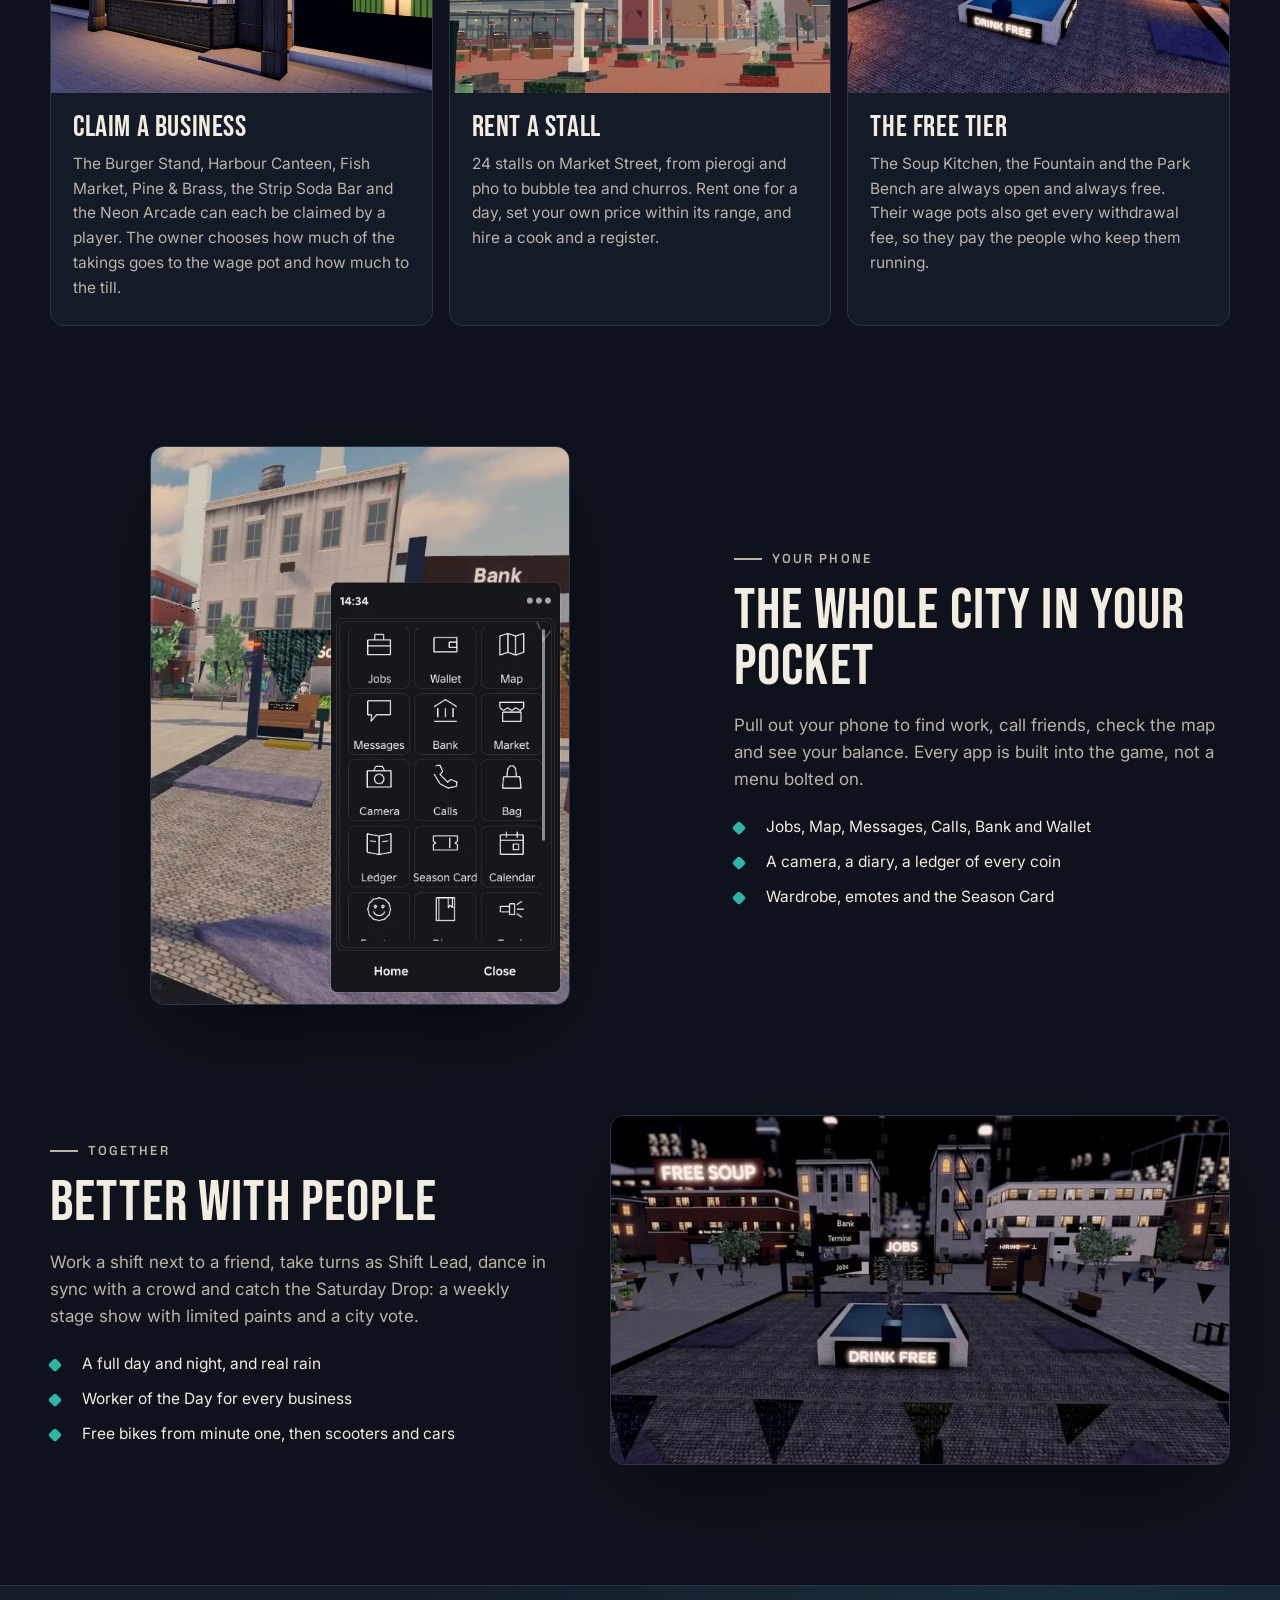
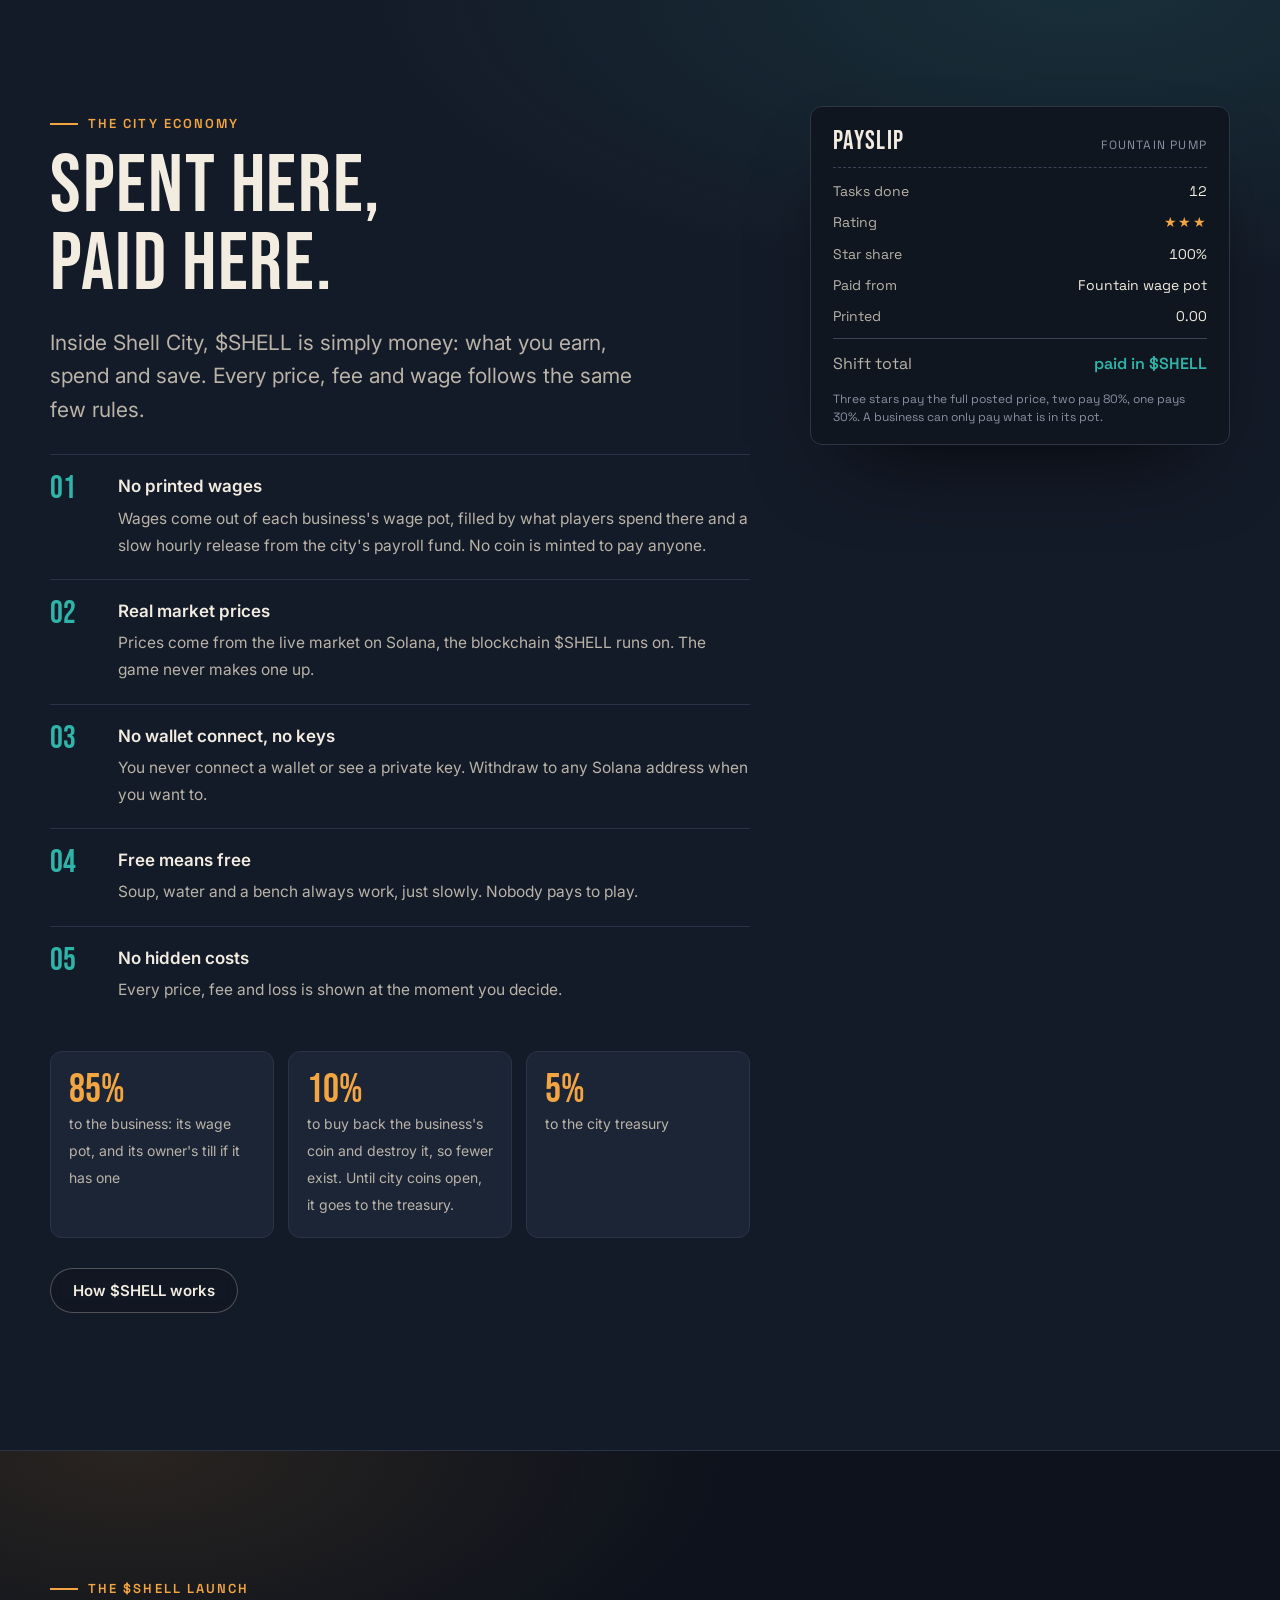
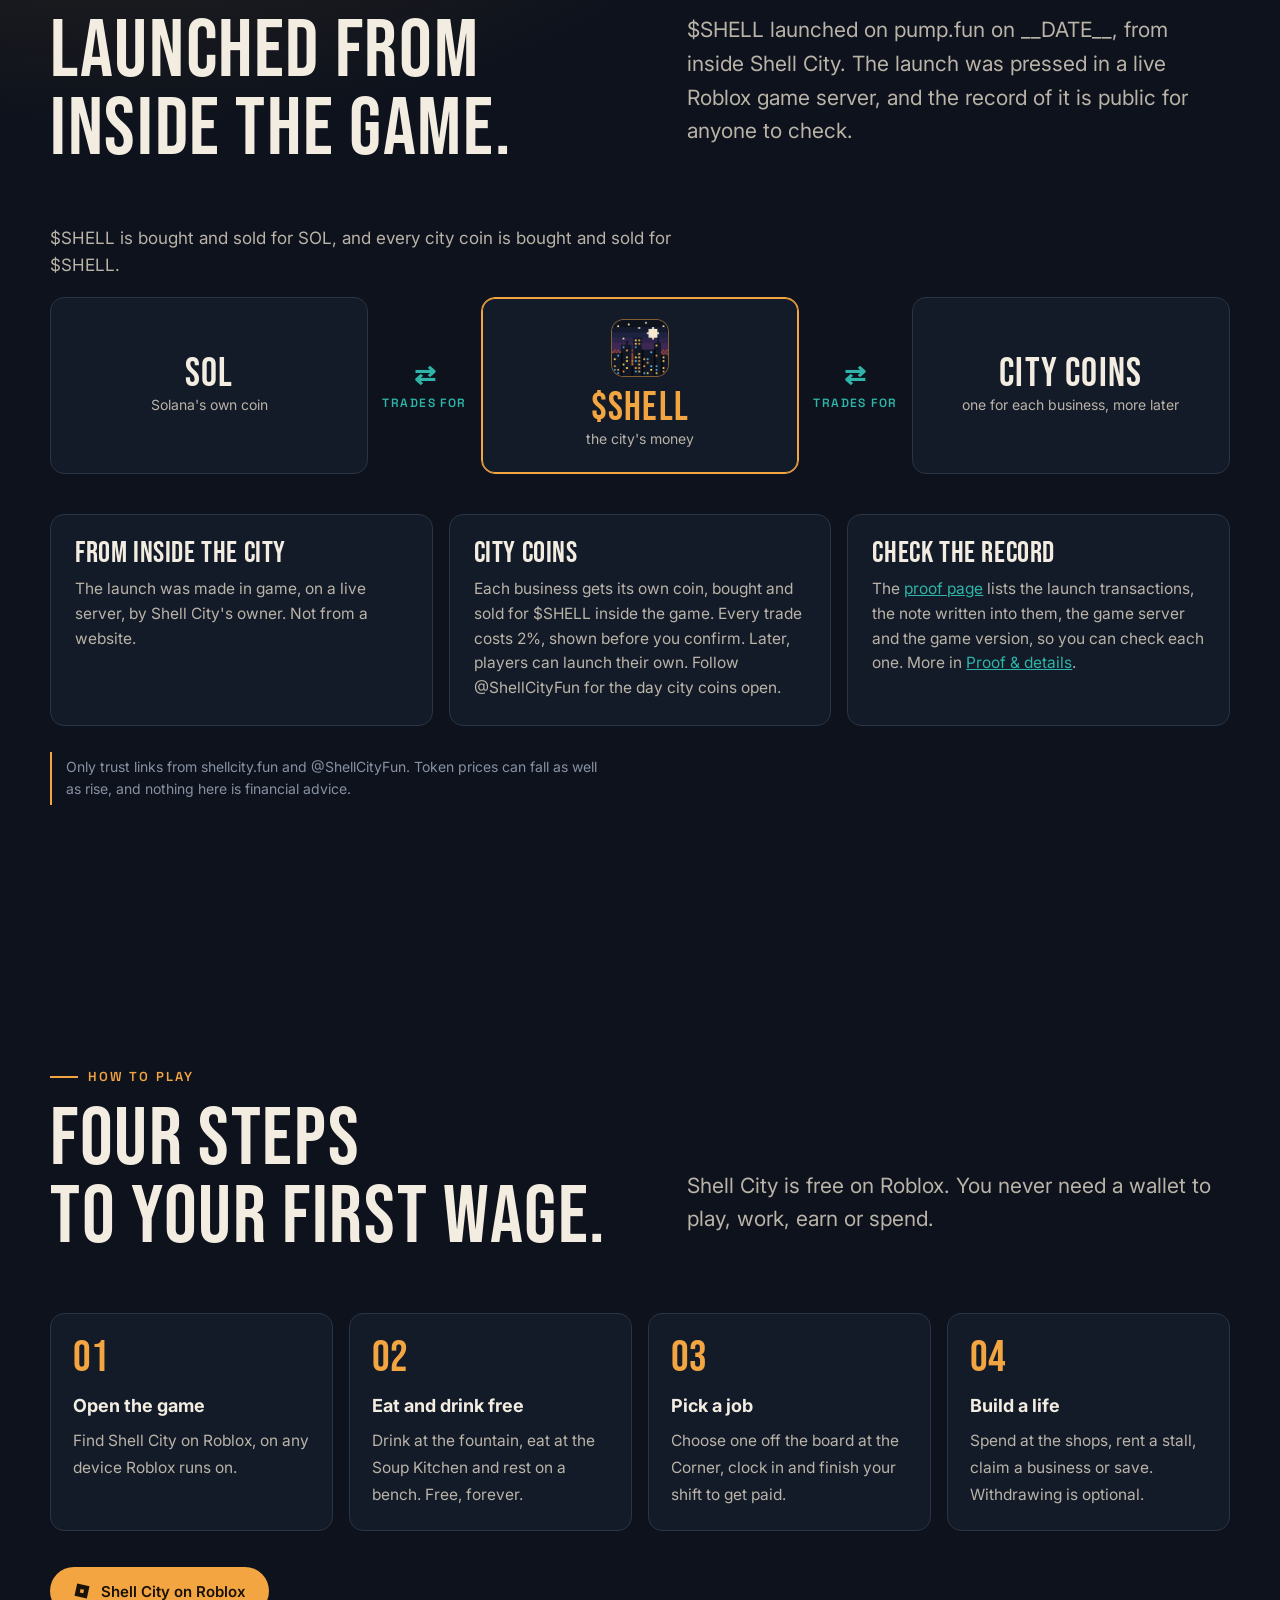
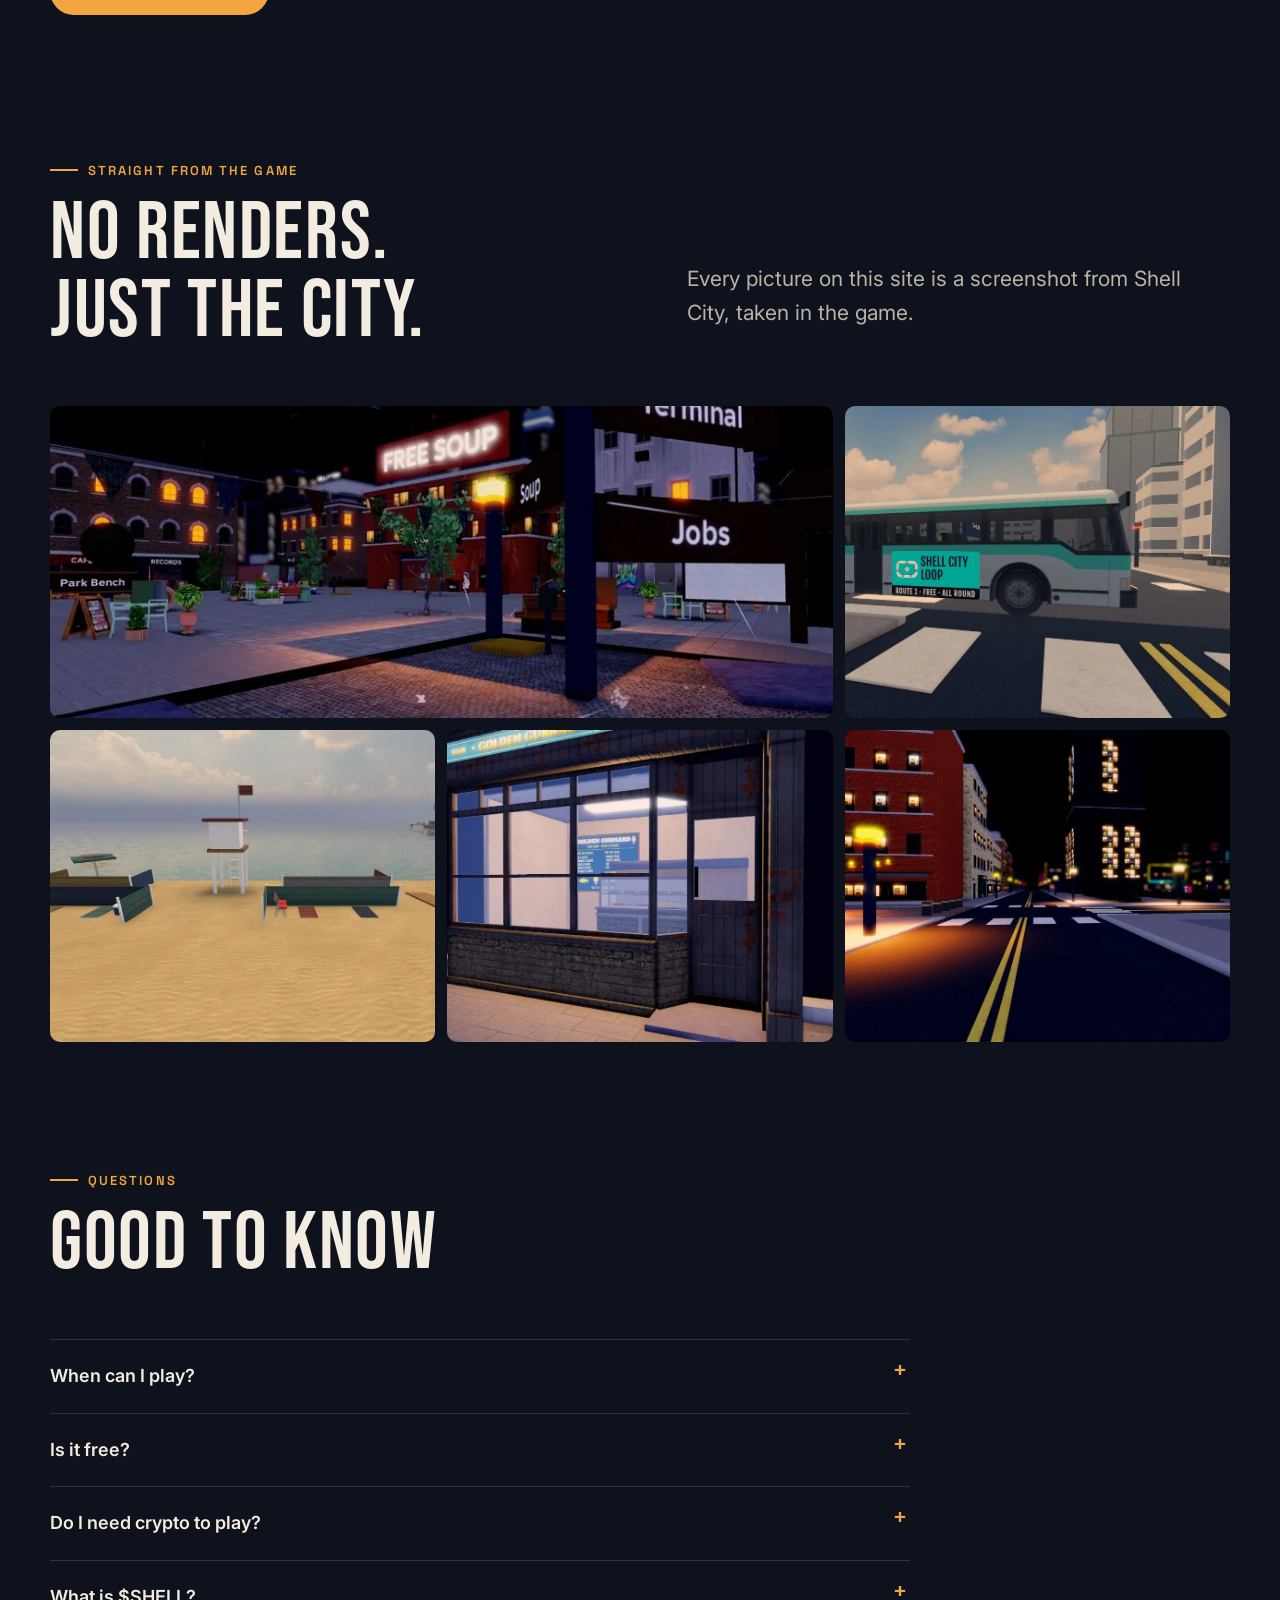
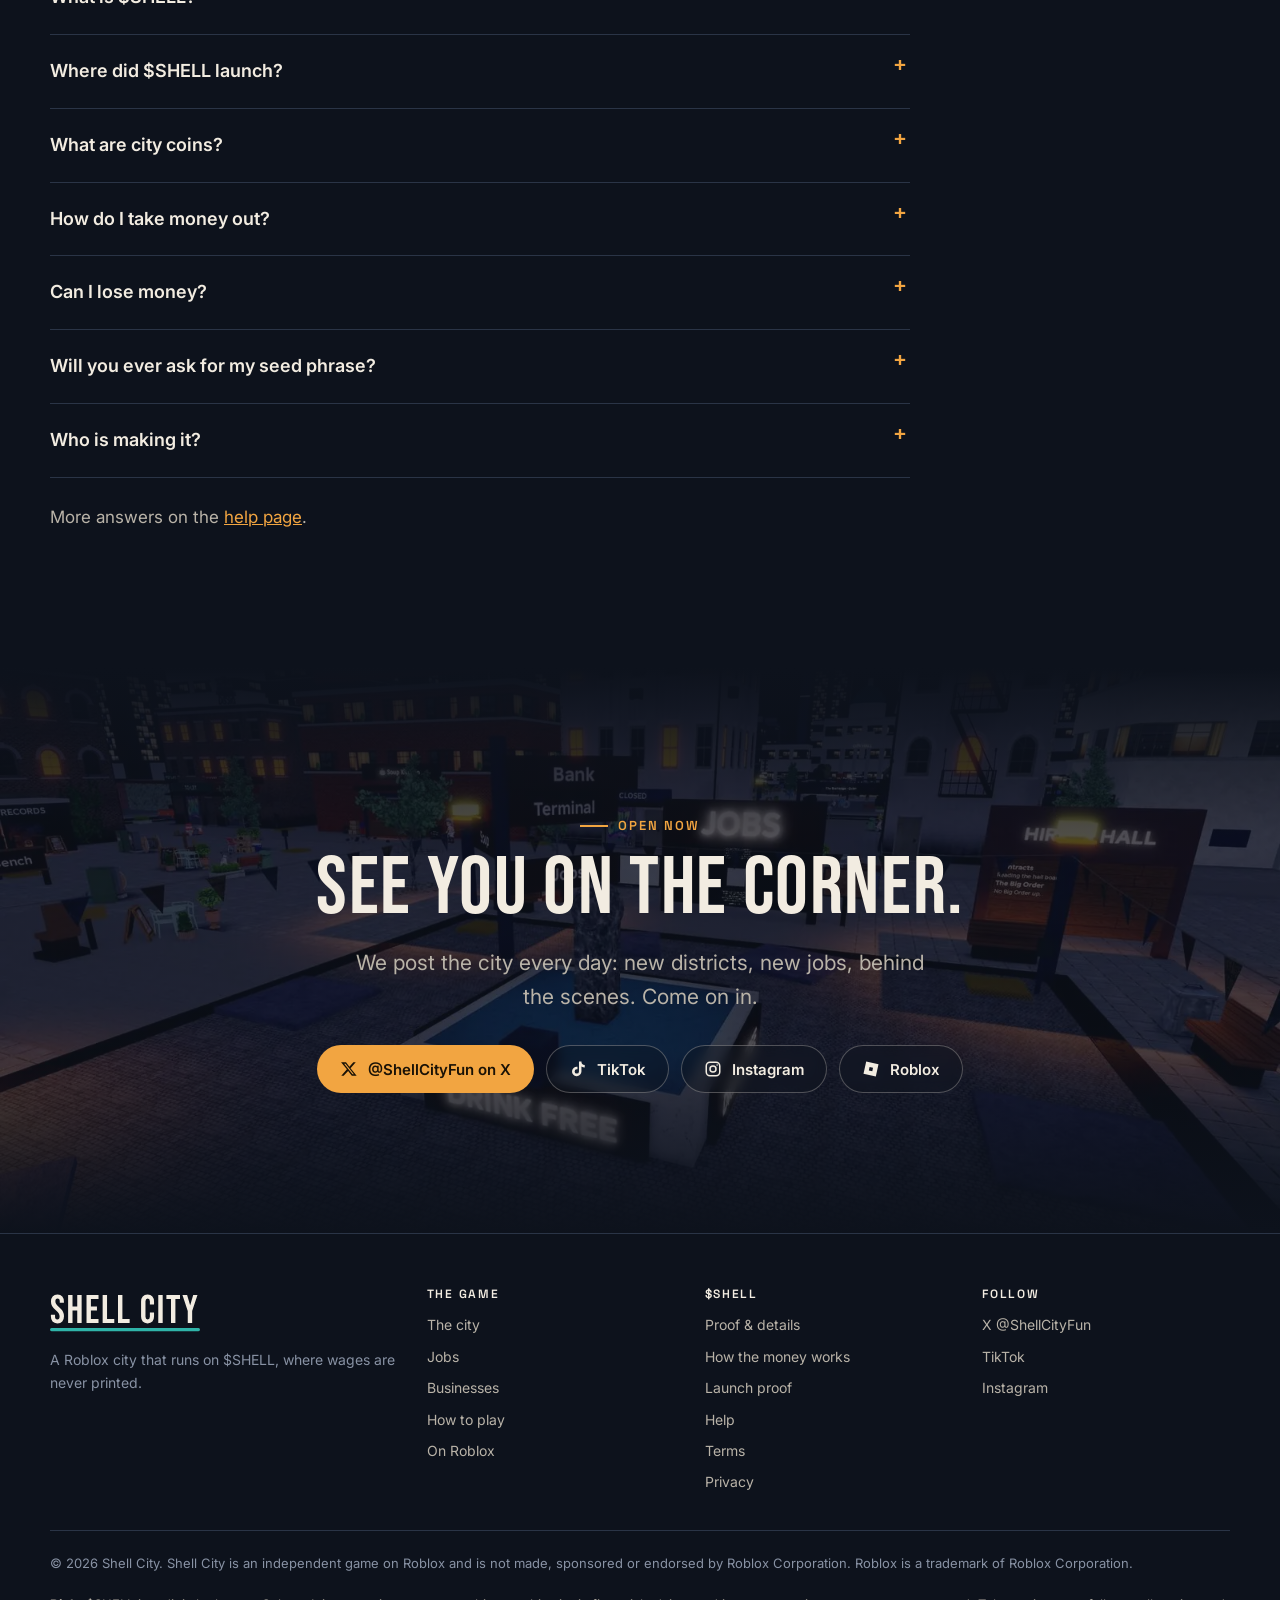
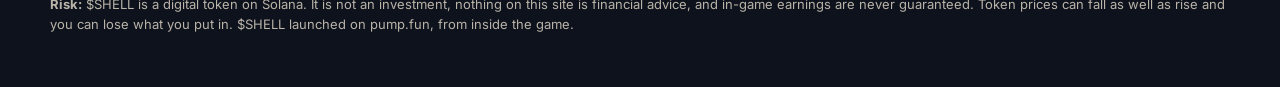
==== commit d48085ef: "Merge branch 'main' into raydium-live # Conflicts: #	docs/details.html #	docs/help.html #	docs/index" ====
--- a/docs/index.html
+++ b/docs/index.html
@@ -4,7 +4,7 @@
 <meta charset="utf-8">
 <meta name="viewport" content="width=device-width, initial-scale=1, viewport-fit=cover">
 <title>Shell City — a Roblox city that runs on $SHELL</title>
-<meta name="description" content="Shell City is a Roblox city of eight districts and 29 jobs. Wages are never printed: they come from each business's wage pot, and what you earn can leave the game as $SHELL on Solana. $SHELL launches on pump.fun from inside the game. Coming soon.">
+<meta name="description" content="Shell City is a Roblox city of eight districts and 29 jobs. Wages are never printed: they come from each business's wage pot, and what you earn can leave the game as $SHELL on Solana. $SHELL launched on pump.fun from inside the game. Open now.">
 <meta name="theme-color" content="#0d121c">
 <link rel="canonical" href="https://shellcity.fun/">
 <link rel="icon" href="img/favicon-32.png" type="image/png" sizes="32x32">
@@ -13,9 +13,9 @@
 <meta property="og:type" content="website">
 <meta property="og:site_name" content="Shell City">
 <meta property="og:title" content="Shell City — Work. Explore. Live it.">
-<meta property="og:description" content="A Roblox city of eight districts and 29 jobs, where wages are never printed. $SHELL launches on pump.fun from inside the game. Coming soon.">
+<meta property="og:description" content="A Roblox city of eight districts and 29 jobs, where wages are never printed. $SHELL launched on pump.fun from inside the game. Open now.">
 <meta property="og:url" content="https://shellcity.fun/">
-<meta property="og:image" content="https://shellcity.fun/img/og.jpg">
+<meta property="og:image" content="https://shellcity.fun/img/og-live.jpg">
 <meta property="og:image:width" content="1200">
 <meta property="og:image:height" content="630">
 <meta property="og:image:alt" content="Shell City: Work. Explore. Live it. Beside it, the $SHELL coin, a pixel city skyline at night.">
@@ -64,12 +64,12 @@
 	</div>
 	<div class="wrap hero-inner">
 		<div>
-			<div class="status"><i></i> Coming soon to Roblox</div>
+			<div class="status"><i></i> Live on Roblox</div>
 			<img class="hero-logo" src="img/logo.svg" alt="" width="692" height="212">
 			<h1 id="hero-title">Shell City</h1>
 			<p class="tagline">Work. Explore. Live it.</p>
 			<p class="lede"><strong>Shell City is a Roblox game where you work jobs, run businesses and live in a city with its own money.</strong></p>
-			<p class="lede lede-2">$SHELL is the city's coin. It launches on pump.fun, from inside the game.</p>
+			<p class="lede lede-2">$SHELL is the city's coin. It launched on pump.fun on __DATE__, from inside the game.</p>
 			<div class="hero-actions">
 				<a class="btn btn-primary btn-lg" href="https://www.roblox.com/games/130170912798923" rel="noopener">
 					<svg viewBox="0 0 24 24" fill="currentColor" aria-hidden="true"><path d="M5.6 2 2 18.4 18.4 22 22 5.6 5.6 2Zm8.1 12.9-4.6-1 1-4.6 4.6 1-1 4.6Z"/></svg>
@@ -77,7 +77,7 @@
 				</a>
 				<a class="btn btn-ghost" href="https://x.com/ShellCityFun" rel="noopener">
 					<svg viewBox="0 0 24 24" fill="currentColor" aria-hidden="true"><path d="M17.8 3h3.2l-7 8 8.2 10h-6.4l-5-6.5L4.9 21H1.7l7.5-8.6L1.4 3h6.6l4.5 6 5.3-6Zm-1.1 16h1.8L7.4 4.9H5.5L16.7 19Z"/></svg>
-					Follow for launch
+					Follow @ShellCityFun
 				</a>
 			</div>
 		</div>
@@ -86,7 +86,7 @@
 			<h2 id="hero-card-title" class="sr">How it works</h2>
 			<ol class="how">
 				<li><b>Work and get paid</b><span>Pick a job, finish your shift and you're paid in $SHELL. Free to play, no wallet needed.</span></li>
-				<li><b>Own a business</b><span>Rent a market stall or claim a shop and earn from its sales. Business coins, bought and sold for $SHELL, open after launch.</span></li>
+				<li><b>Own a business</b><span>Rent a market stall or claim a shop and earn from its sales. Business coins, bought and sold for $SHELL, open soon.</span></li>
 				<li><b>Cash out</b><span>Send the $SHELL you earned to your own Solana wallet, after a few days of play.</span></li>
 			</ol>
 			<a class="more" href="#economy">How the money works →</a>
@@ -289,7 +289,7 @@
 				<p class="eyebrow">The $SHELL launch</p>
 				<h2 id="launch-title">Launched from<br>inside the game.</h2>
 			</div>
-			<p class="lede">$SHELL launches on pump.fun from inside Shell City. The launch is pressed in a live Roblox game server, and the record of it goes up for anyone to check.</p>
+			<p class="lede">$SHELL launched on pump.fun on __DATE__, from inside Shell City. The launch was pressed in a live Roblox game server, and the record of it is public for anyone to check.</p>
 		</div>
 		<p style="color:var(--chalk-dim);max-width:62ch;margin:0 0 18px">$SHELL is bought and sold for SOL, and every city coin is bought and sold for $SHELL.</p>
 		<div class="pairs reveal" aria-label="Which coins trade for which">
@@ -300,11 +300,11 @@
 			<div class="tok"><b>City coins</b><span>one for each business, more later</span></div>
 		</div>
 		<div class="cards reveal">
-			<div class="card"><h3>From inside the city</h3><p>The launch is made in game, on a live server, by Shell City's owner. Not from a website, and not before the city is ready.</p></div>
-			<div class="card"><h3>City coins</h3><p>Each business gets its own coin, bought and sold for $SHELL inside the game. Every trade costs 2%, shown before you confirm. Later, players can launch their own. City coins open after $SHELL launches.</p></div>
-			<div class="card"><h3>Check the record</h3><p>Once $SHELL launches, the <a href="proof/" style="color:var(--teal)">proof page</a> lists the launch transactions, the note written into them, the game server and the game version, so you can check each one. More in <a href="details.html" style="color:var(--teal)">Proof &amp; details</a>.</p></div>
-		</div>
-		<p class="note">$SHELL is not live or tradable yet. Until it launches, any token using the name is not ours. Only trust links from shellcity.fun and @ShellCityFun.</p>
+			<div class="card"><h3>From inside the city</h3><p>The launch was made in game, on a live server, by Shell City's owner. Not from a website.</p></div>
+			<div class="card"><h3>City coins</h3><p>Each business gets its own coin, bought and sold for $SHELL inside the game. Every trade costs 2%, shown before you confirm. Later, players can launch their own. Follow @ShellCityFun for the day city coins open.</p></div>
+			<div class="card"><h3>Check the record</h3><p>The <a href="proof/" style="color:var(--teal)">proof page</a> lists the launch transactions, the note written into them, the game server and the game version, so you can check each one. More in <a href="details.html" style="color:var(--teal)">Proof &amp; details</a>.</p></div>
+		</div>
+		<p class="note">Only trust links from shellcity.fun and @ShellCityFun. Token prices can fall as well as rise, and nothing here is financial advice.</p>
 	</div>
 </section>
 
@@ -318,7 +318,7 @@
 			<p class="lede">Shell City is free on Roblox. You never need a wallet to play, work, earn or spend.</p>
 		</div>
 		<ol class="play reveal">
-			<li><b>Open the game</b><span>Find Shell City on Roblox, on any device Roblox runs on. The doors open on launch day.</span></li>
+			<li><b>Open the game</b><span>Find Shell City on Roblox, on any device Roblox runs on.</span></li>
 			<li><b>Eat and drink free</b><span>Drink at the fountain, eat at the Soup Kitchen and rest on a bench. Free, forever.</span></li>
 			<li><b>Pick a job</b><span>Choose one off the board at the Corner, clock in and finish your shift to get paid.</span></li>
 			<li><b>Build a life</b><span>Spend at the shops, rent a stall, claim a business or save. Withdrawing is optional.</span></li>
@@ -355,12 +355,12 @@
 			</div>
 		</div>
 		<div class="faq reveal">
-			<details><summary>When can I play?</summary><p>Shell City opens on Roblox the day $SHELL launches. The opening is announced on X, TikTok and Instagram first, so follow @ShellCityFun to catch it.</p></details>
+			<details><summary>When can I play?</summary><p>Now. Shell City is open on Roblox. Follow @ShellCityFun for new districts, jobs and events.</p></details>
 			<details><summary>Is it free?</summary><p>Yes. Shell City is free to play on Roblox. Food, water and rest are free forever, and your first wage comes from working, not paying.</p></details>
 			<details><summary>Do I need crypto to play?</summary><p>No. You never need a wallet to play, work, earn or spend. $SHELL is just the money inside the city. A wallet only matters if you want to take money out.</p></details>
 			<details><summary>What is $SHELL?</summary><p>$SHELL is a coin on Solana, a public blockchain. In the game it is the money every wage, price and purchase is counted in. The whole money system has been run end to end on Solana's free test network, with public transactions: see <a href="details.html" style="color:var(--teal)">Proof &amp; details</a>.</p></details>
-			<details><summary>Where does $SHELL launch?</summary><p>On pump.fun, from inside Shell City. It is not live or tradable yet. When it launches, the launch record goes up at <a href="proof/" style="color:var(--teal)">shellcity.fun/proof</a>.</p></details>
-			<details><summary>What are city coins?</summary><p>Coins for the city's businesses, each bought and sold for $SHELL at the trading terminal in the game. Every trade costs 2%, shown before you confirm. Later, players will be able to launch their own there too. City coins open after $SHELL launches.</p></details>
+			<details><summary>Where did $SHELL launch?</summary><p>On pump.fun on __DATE__, from inside Shell City. The launch record is at <a href="proof/" style="color:var(--teal)">shellcity.fun/proof</a>.</p></details>
+			<details><summary>What are city coins?</summary><p>Coins for the city's businesses, each bought and sold for $SHELL at the trading terminal in the game. Every trade costs 2%, shown before you confirm. Later, players will be able to launch their own there too. Follow @ShellCityFun for the day city coins open.</p></details>
 			<details><summary>How do I take money out?</summary><p>Earned $SHELL can leave once your Street Cred reaches 100. You build that up by playing over a few days: paid shifts, a meal or rent, a delivery or repair. You send it to any Solana address you choose, and the fee is shown before you confirm. The 2,500 $SHELL start grant is spendable in the game but never withdrawable.</p></details>
 			<details><summary>Can I lose money?</summary><p>Yes. Token prices can fall as well as rise, and trading city coins can lose money. Prices, fees and losses are always shown before you decide. Earnings are never guaranteed, and nothing on this site is financial advice.</p></details>
 			<details><summary>Will you ever ask for my seed phrase?</summary><p>Never. Shell City never asks for a seed phrase or private key, never asks you to connect a wallet, and never messages you first about money. Anyone who does is not us.</p></details>
@@ -373,9 +373,9 @@
 <section class="cta" aria-labelledby="cta-title">
 	<img src="img/cta.webp" alt="" loading="lazy" width="1600" height="900">
 	<div class="wrap">
-		<p class="eyebrow" style="justify-content:center">Coming soon</p>
+		<p class="eyebrow" style="justify-content:center">Open now</p>
 		<h2 id="cta-title">See you on the Corner.</h2>
-		<p class="lede">We post the city every day: new districts, new jobs, behind the scenes. Follow along and be first through the door.</p>
+		<p class="lede">We post the city every day: new districts, new jobs, behind the scenes. Come on in.</p>
 		<div class="socials">
 			<a class="btn btn-primary" href="https://x.com/ShellCityFun" rel="noopener"><svg viewBox="0 0 24 24" fill="currentColor" aria-hidden="true"><path d="M17.8 3h3.2l-7 8 8.2 10h-6.4l-5-6.5L4.9 21H1.7l7.5-8.6L1.4 3h6.6l4.5 6 5.3-6Zm-1.1 16h1.8L7.4 4.9H5.5L16.7 19Z"/></svg>@ShellCityFun on X</a>
 			<a class="btn btn-ghost" href="https://www.tiktok.com/@shellcityfun" rel="noopener"><svg viewBox="0 0 24 24" fill="currentColor" aria-hidden="true"><path d="M16.6 2h-3.3v13.2a2.9 2.9 0 1 1-2.9-2.9c.3 0 .6 0 .9.1V9a6.3 6.3 0 1 0 5.3 6.2V8.6a7.9 7.9 0 0 0 4.4 1.4V6.7a4.5 4.5 0 0 1-4.4-4.7Z"/></svg>TikTok</a>
@@ -400,7 +400,7 @@
 		</div>
 		<div class="legal">
 			<p>© <span id="year">2026</span> Shell City. Shell City is an independent game on Roblox and is not made, sponsored or endorsed by Roblox Corporation. Roblox is a trademark of Roblox Corporation.</p>
-			<p class="footer-risk"><strong>Risk:</strong> $SHELL is a digital token on Solana. It is not an investment, nothing on this site is financial advice, and in-game earnings are never guaranteed. Token prices can fall as well as rise and you can lose what you put in. $SHELL is not live on mainnet or tradable yet; it will launch on pump.fun, from inside the game.</p>
+			<p class="footer-risk"><strong>Risk:</strong> $SHELL is a digital token on Solana. It is not an investment, nothing on this site is financial advice, and in-game earnings are never guaranteed. Token prices can fall as well as rise and you can lose what you put in. $SHELL launched on pump.fun, from inside the game.</p>
 		</div>
 	</div>
 </footer>
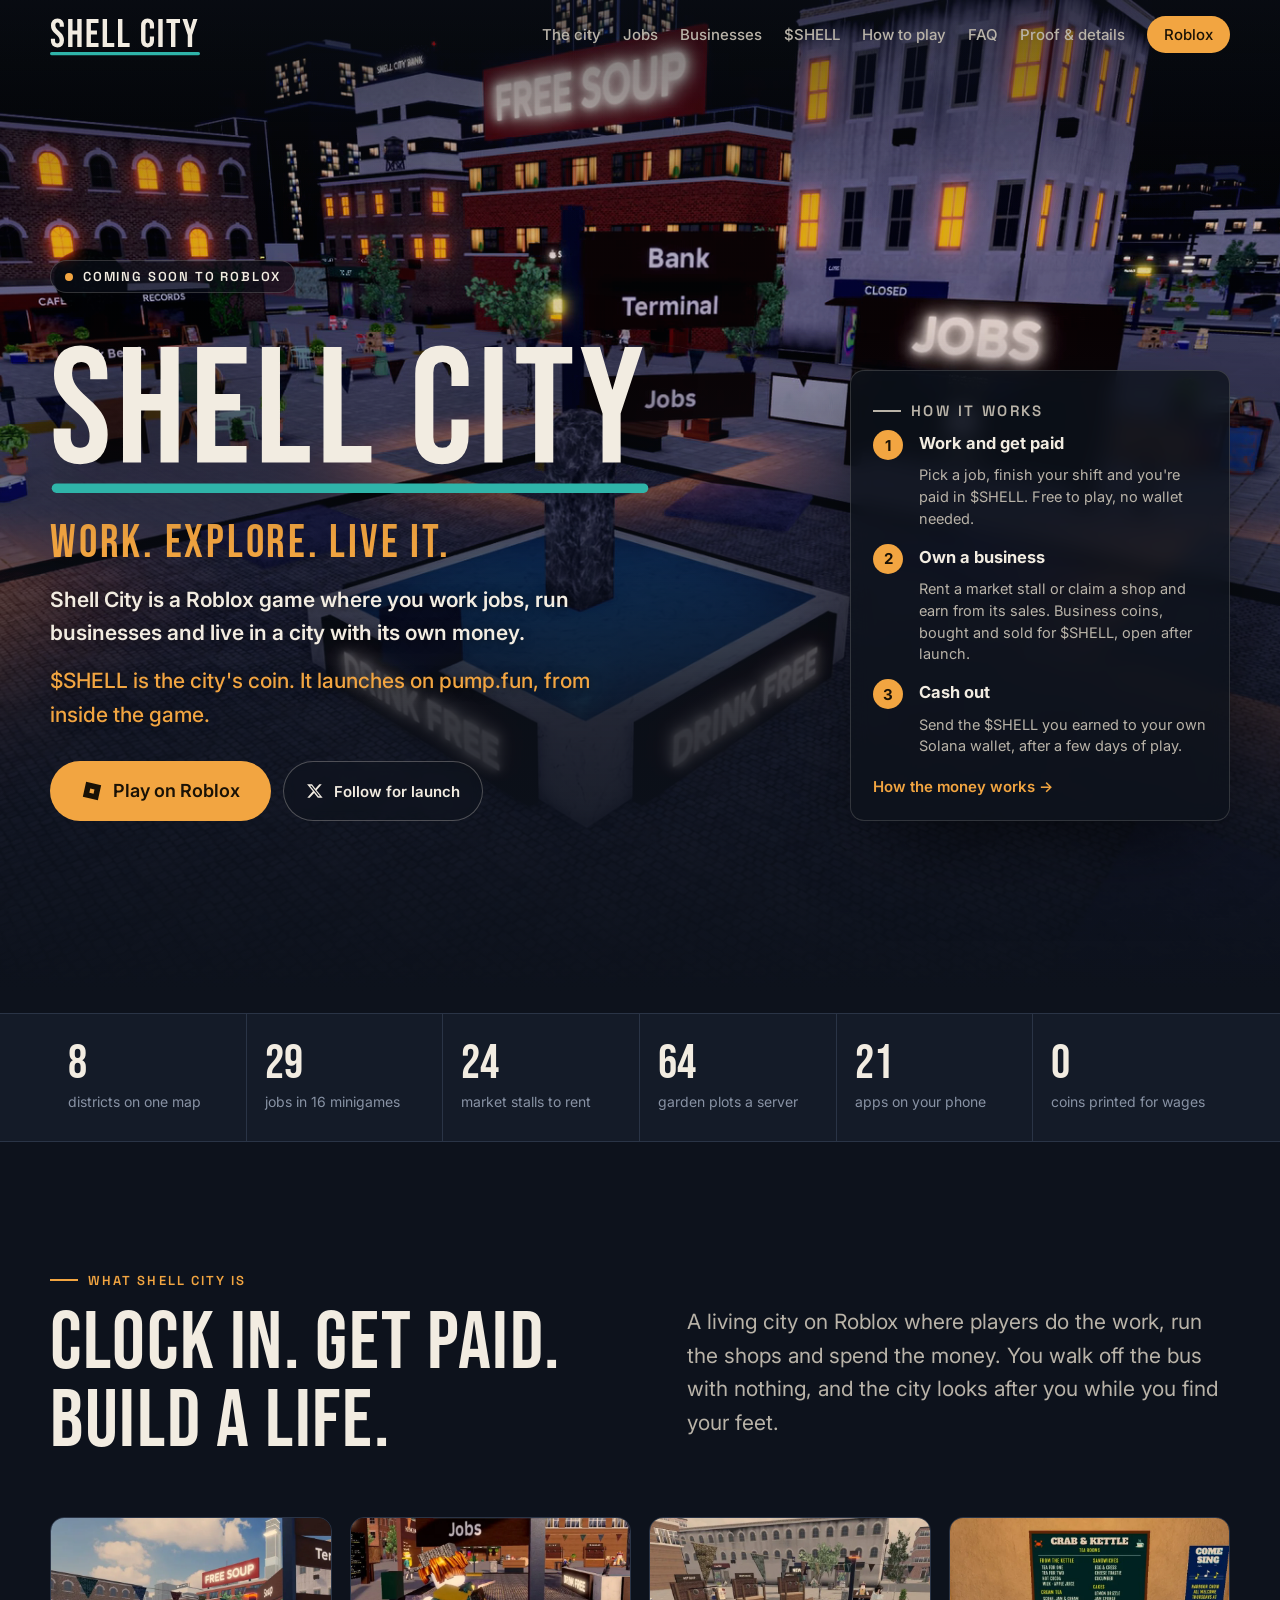
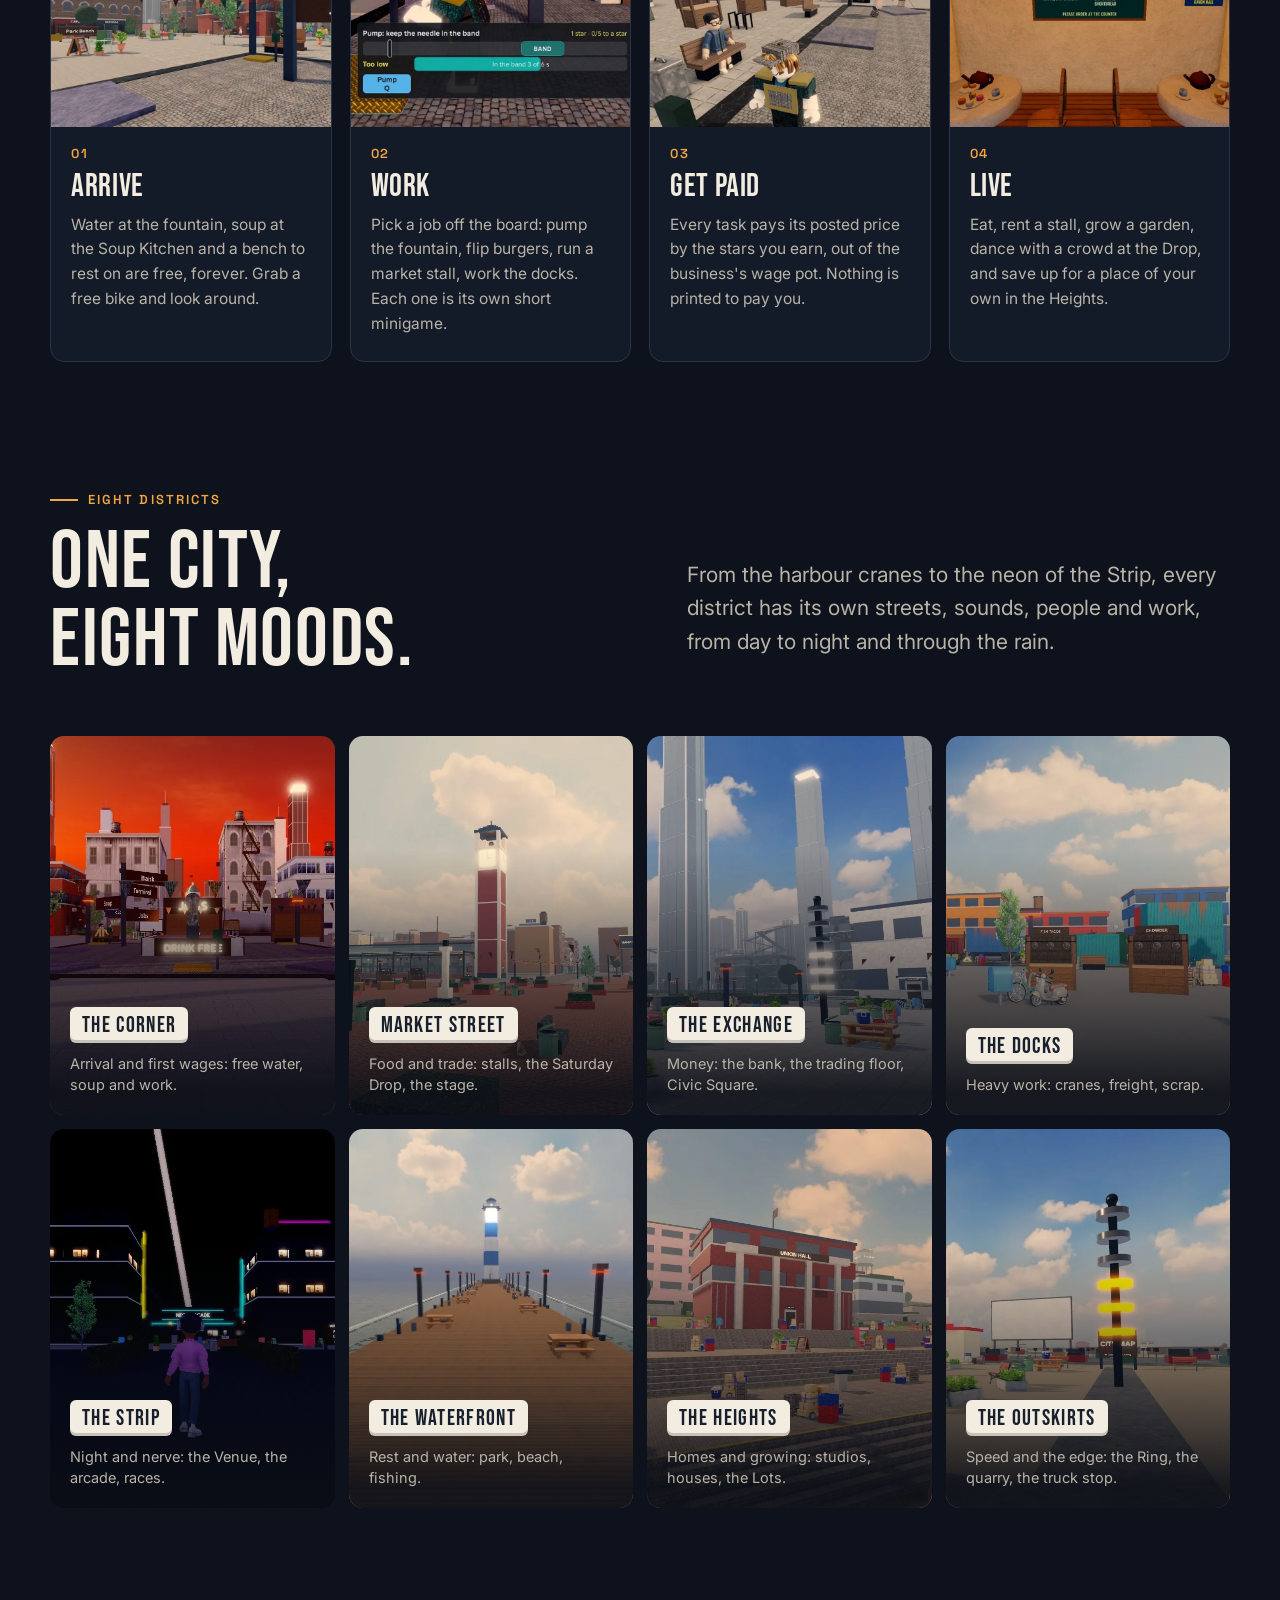
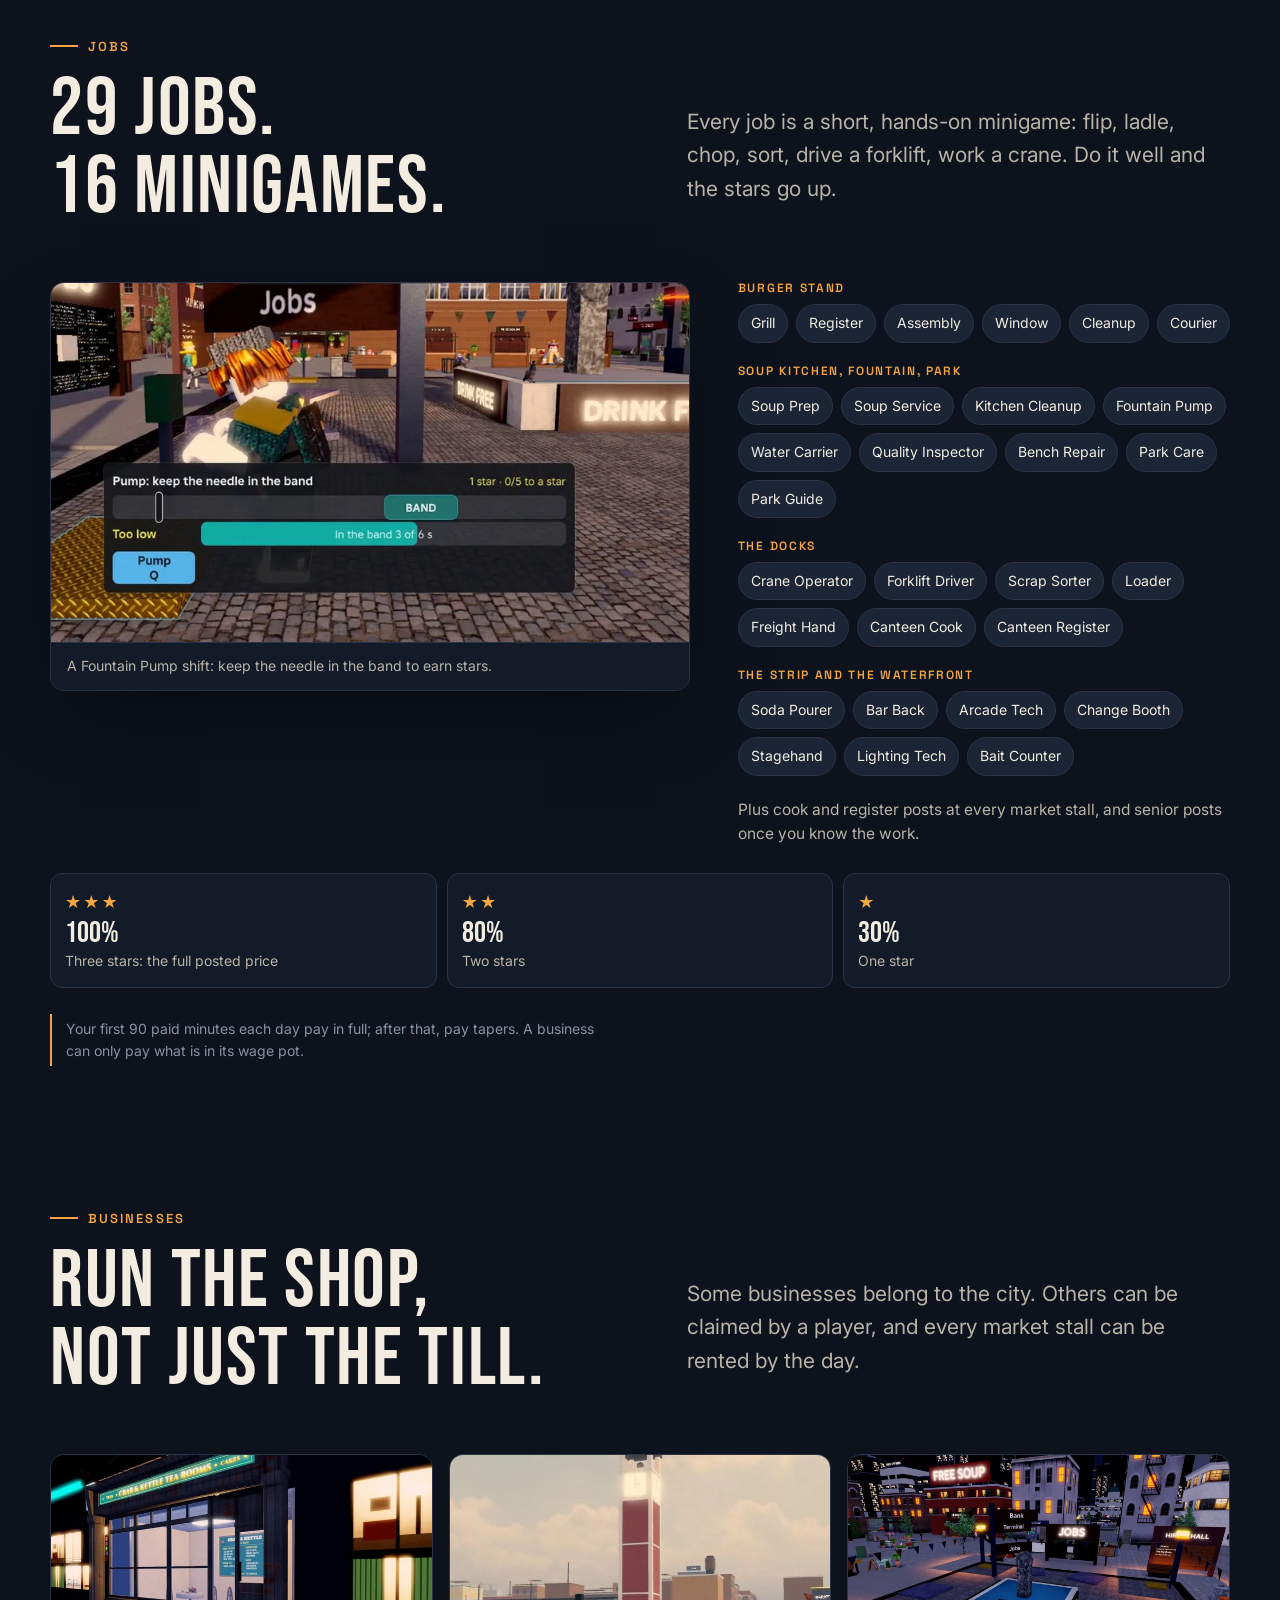
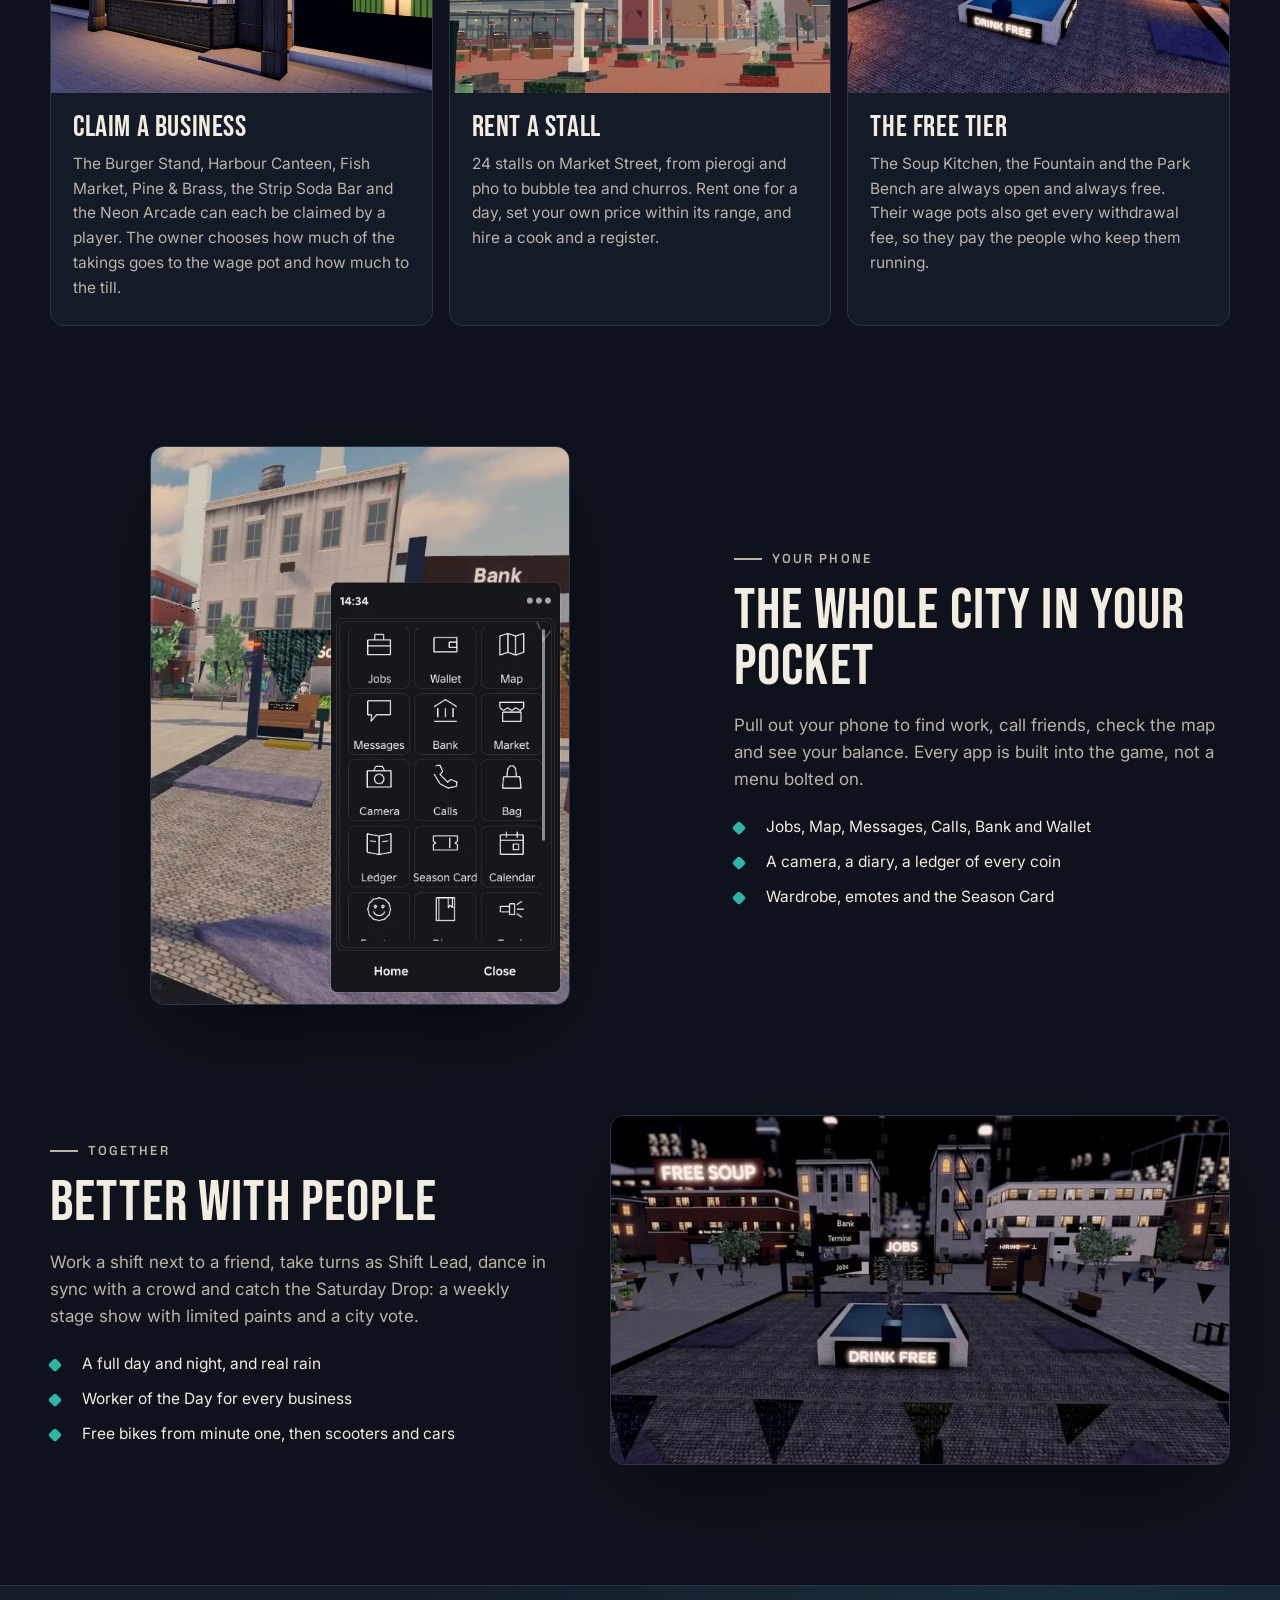
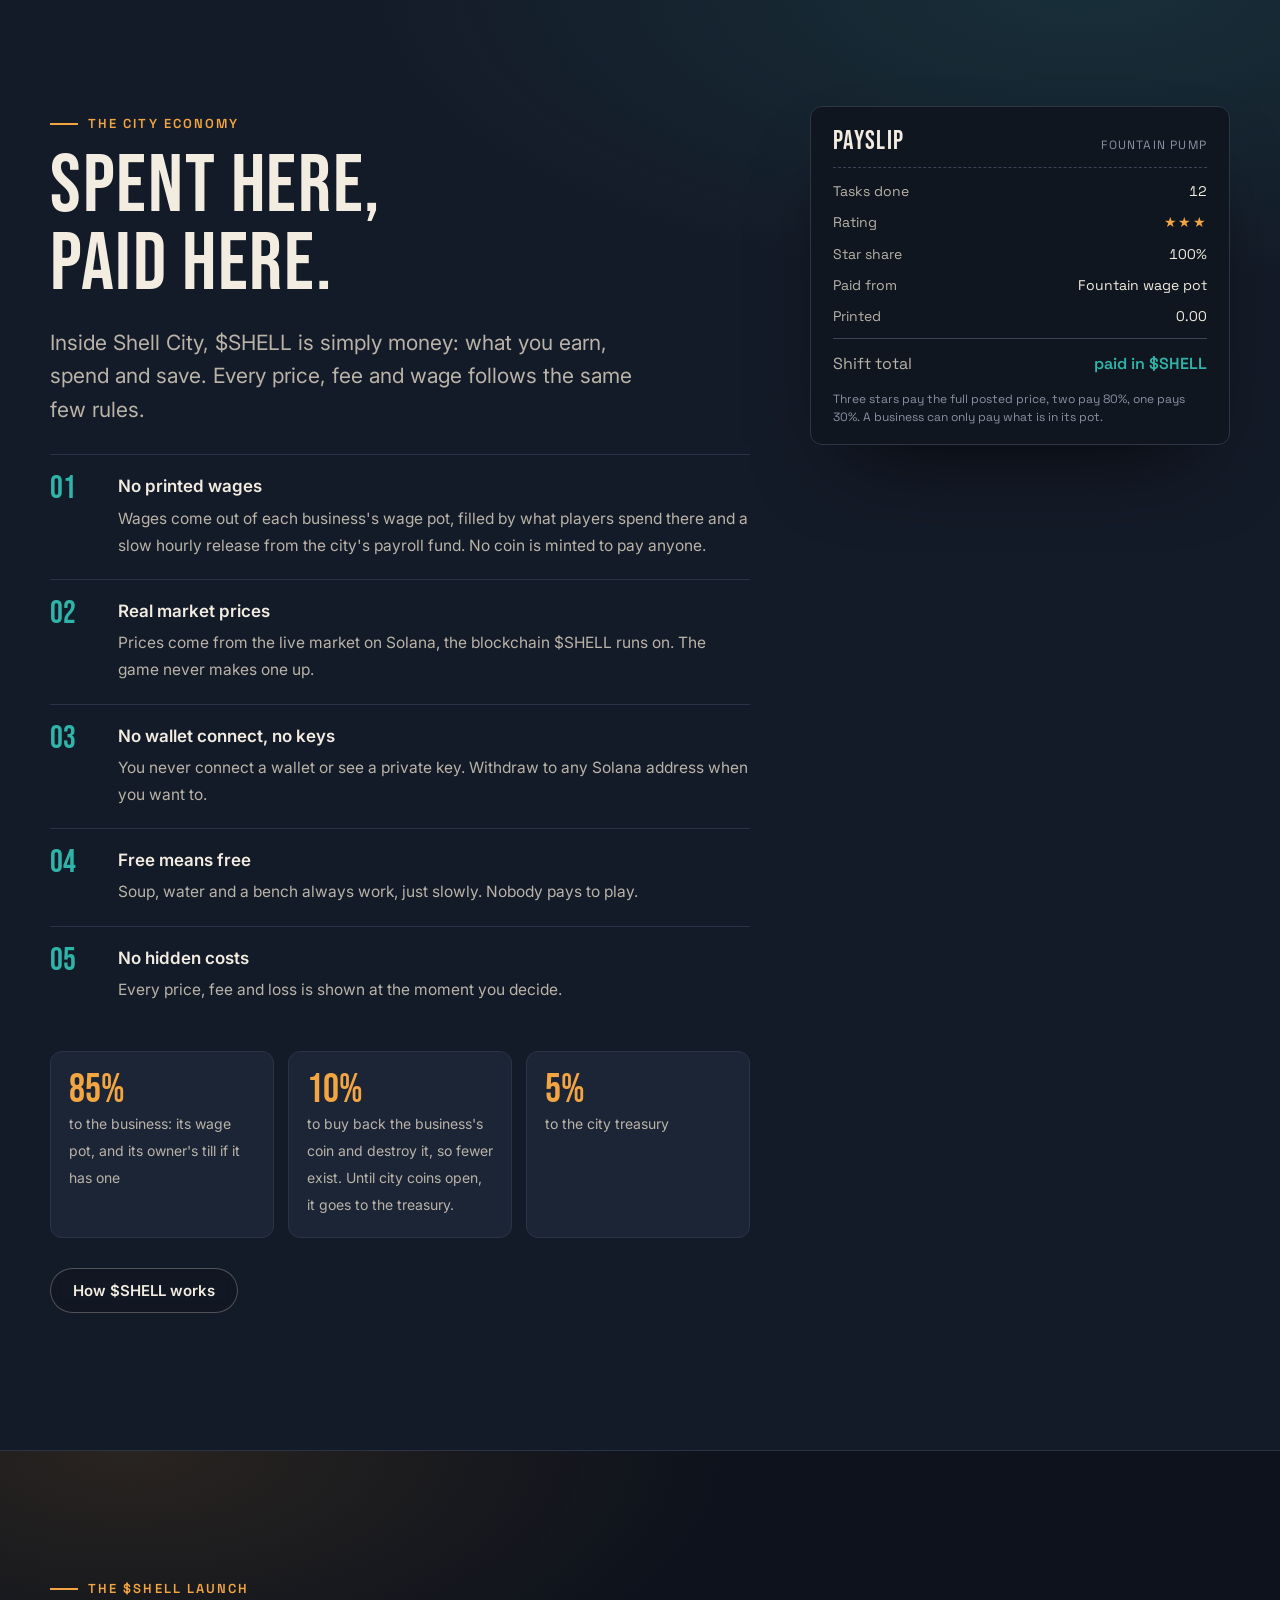
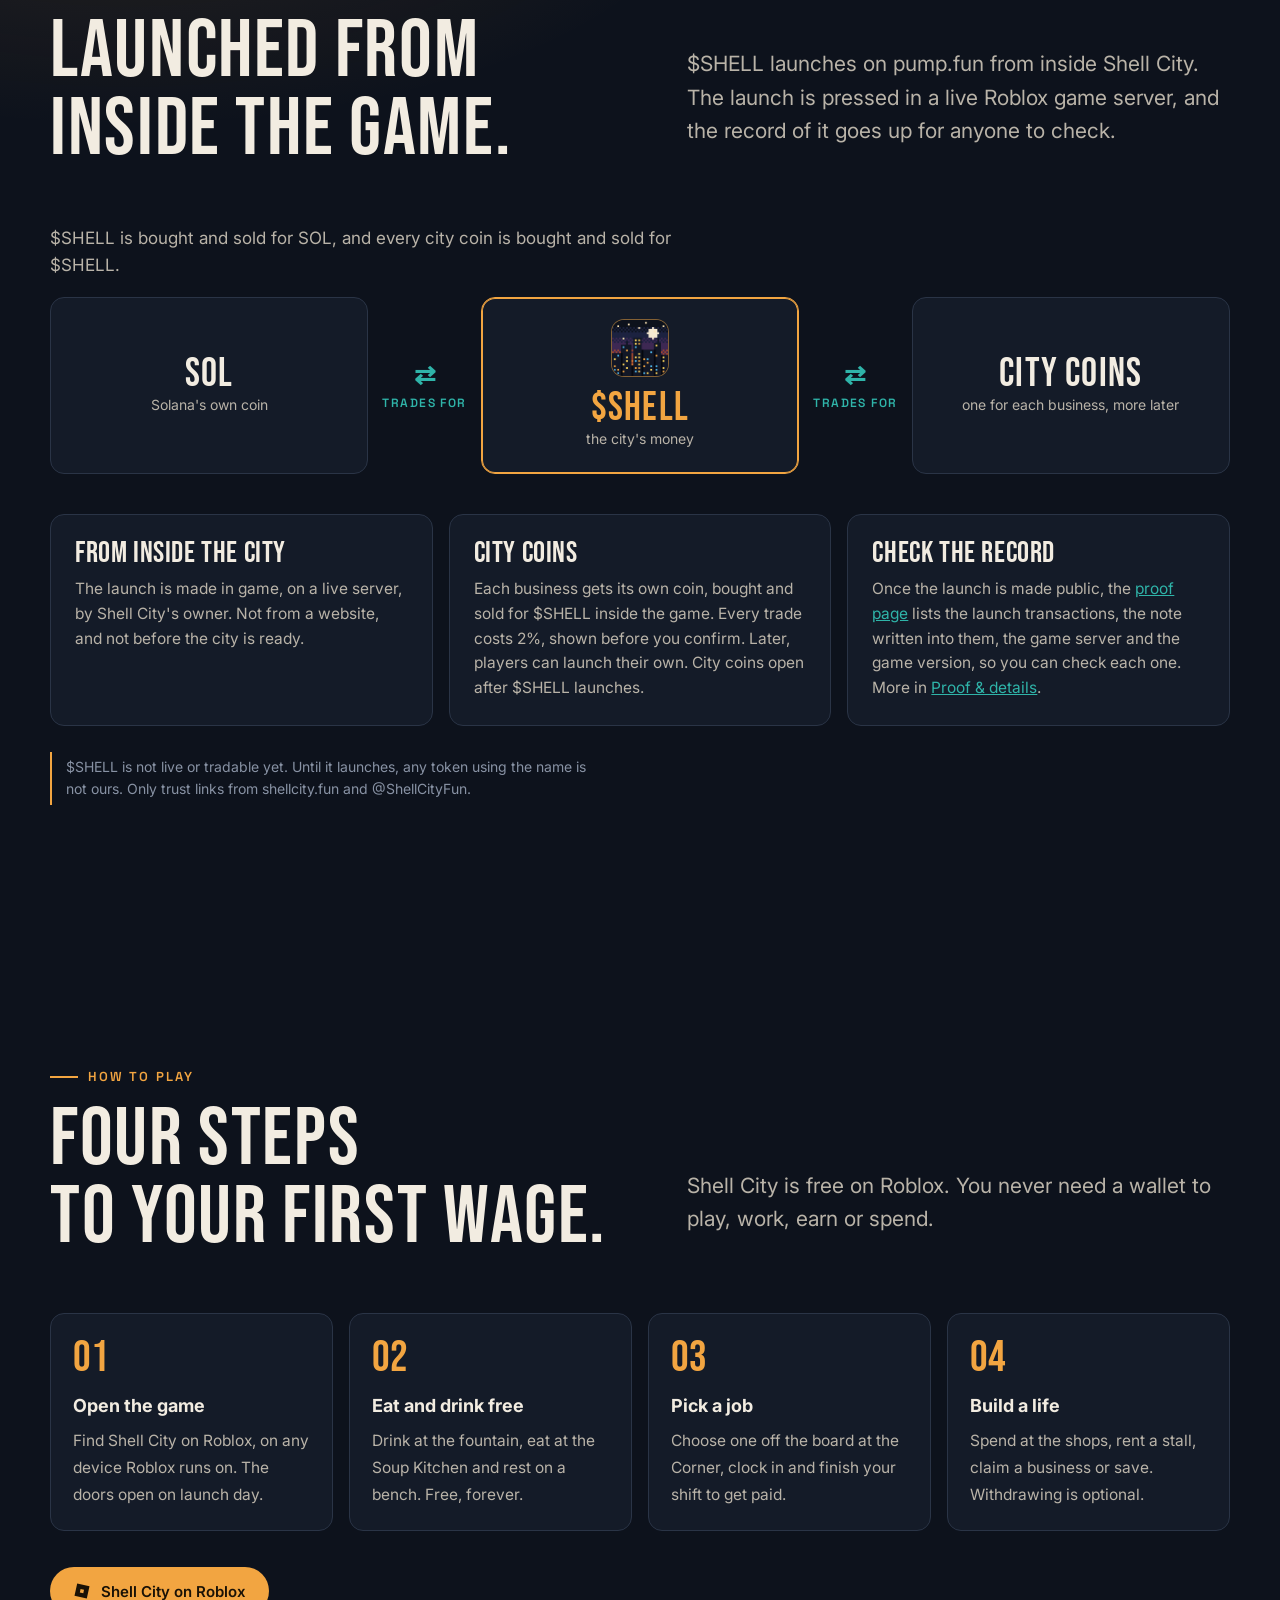
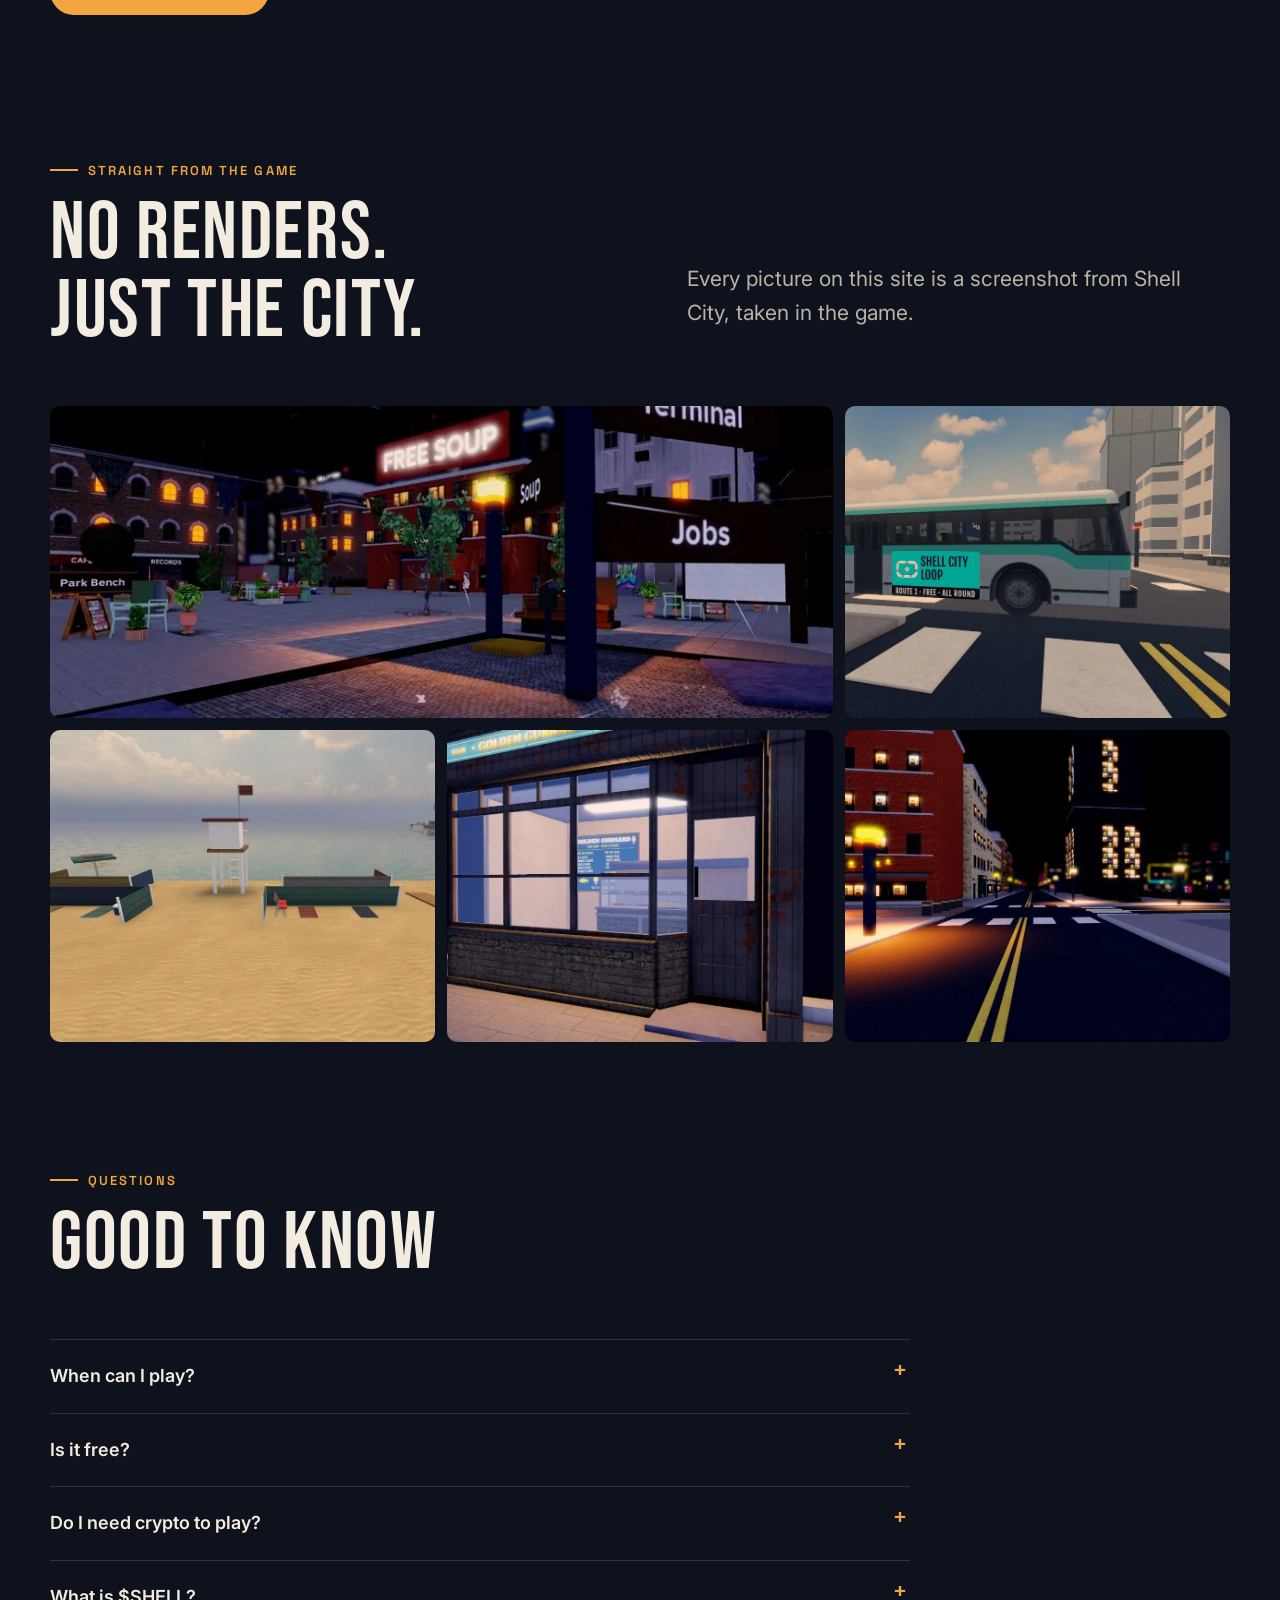
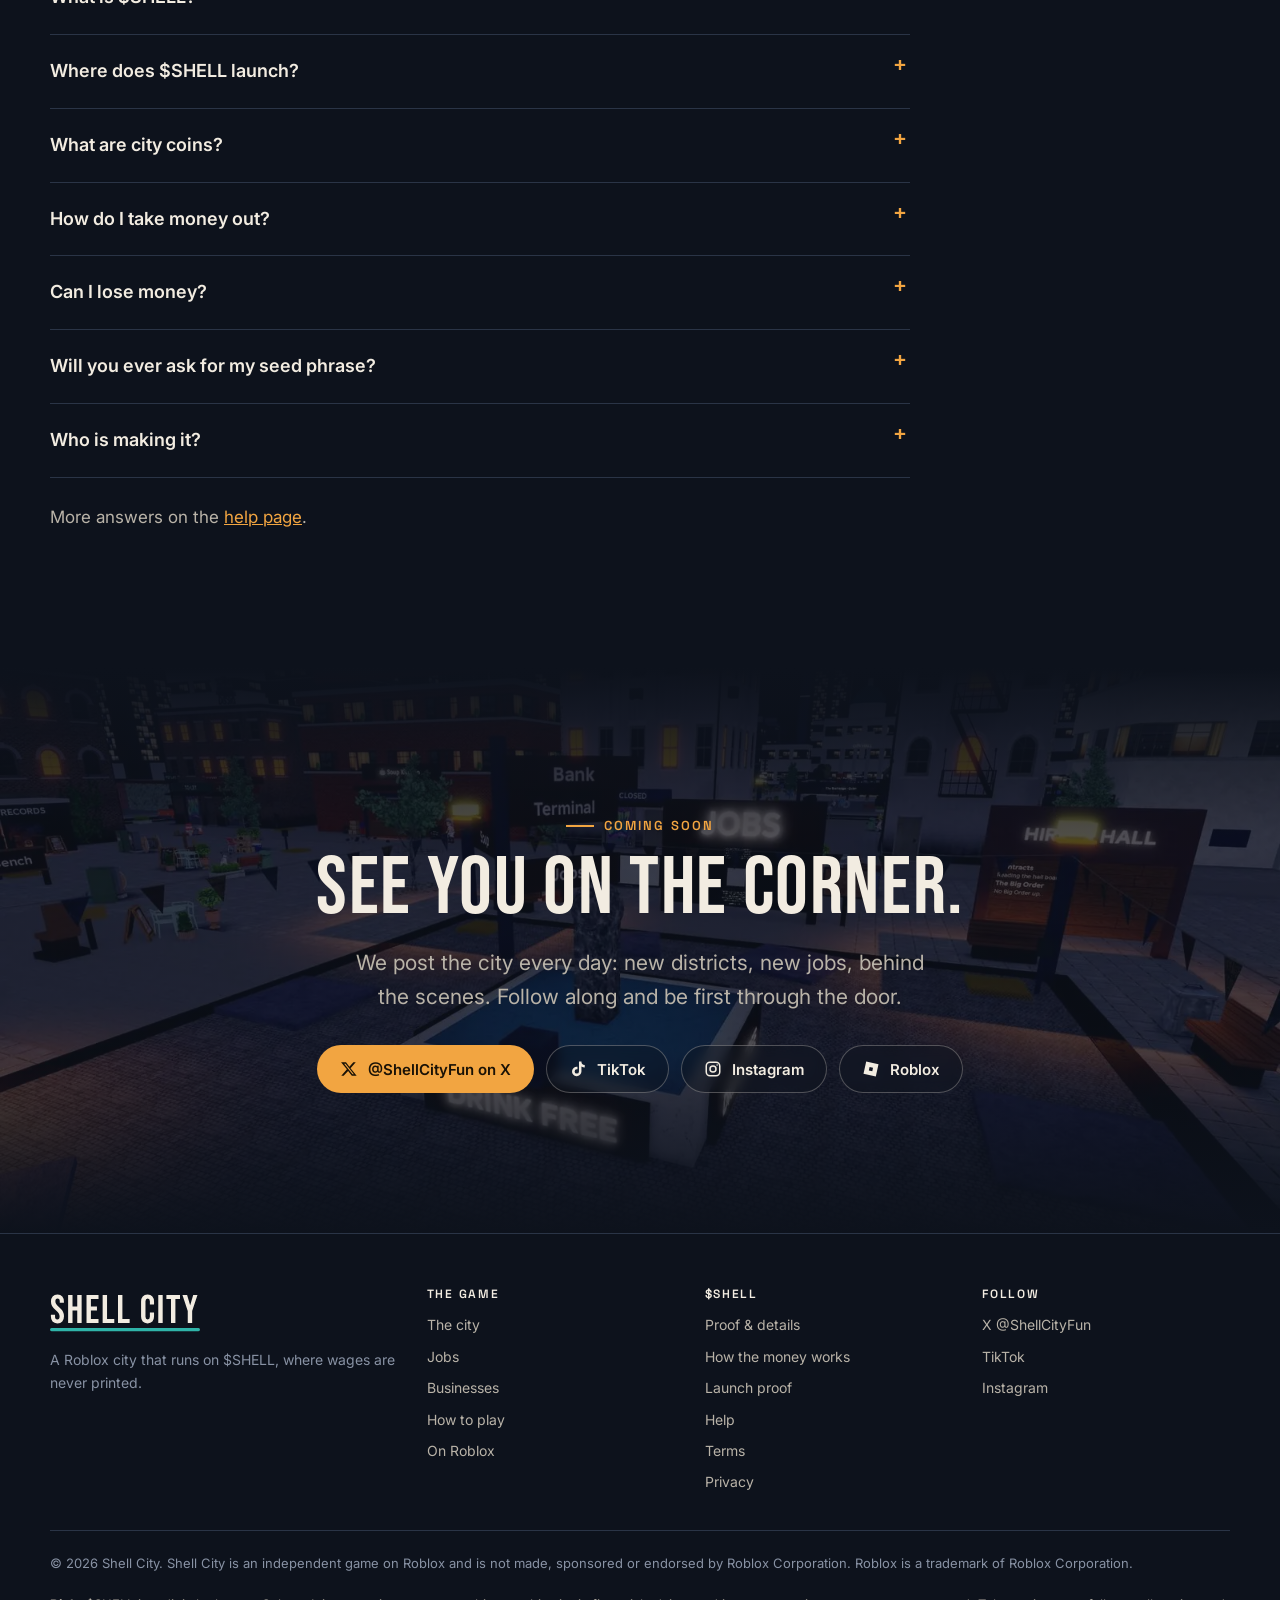
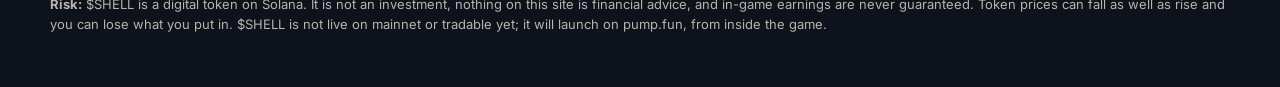
==== commit 4b99c760: "Proof record wording, hero loop fade-in, icons from the full-size coin - Home: the proof page lists " ====
--- a/docs/index.html
+++ b/docs/index.html
@@ -4,7 +4,7 @@
 <meta charset="utf-8">
 <meta name="viewport" content="width=device-width, initial-scale=1, viewport-fit=cover">
 <title>Shell City — a Roblox city that runs on $SHELL</title>
-<meta name="description" content="Shell City is a Roblox city of eight districts and 29 jobs. Wages are never printed: they come from each business's wage pot, and what you earn can leave the game as $SHELL on Solana. $SHELL launched on pump.fun from inside the game. Open now.">
+<meta name="description" content="Shell City is a Roblox city of eight districts and 29 jobs. Wages are never printed: they come from each business's wage pot, and what you earn can leave the game as $SHELL on Solana. $SHELL launches on pump.fun from inside the game. Coming soon.">
 <meta name="theme-color" content="#0d121c">
 <link rel="canonical" href="https://shellcity.fun/">
 <link rel="icon" href="img/favicon-32.png" type="image/png" sizes="32x32">
@@ -13,9 +13,9 @@
 <meta property="og:type" content="website">
 <meta property="og:site_name" content="Shell City">
 <meta property="og:title" content="Shell City — Work. Explore. Live it.">
-<meta property="og:description" content="A Roblox city of eight districts and 29 jobs, where wages are never printed. $SHELL launched on pump.fun from inside the game. Open now.">
+<meta property="og:description" content="A Roblox city of eight districts and 29 jobs, where wages are never printed. $SHELL launches on pump.fun from inside the game. Coming soon.">
 <meta property="og:url" content="https://shellcity.fun/">
-<meta property="og:image" content="https://shellcity.fun/img/og-live.jpg">
+<meta property="og:image" content="https://shellcity.fun/img/og.jpg">
 <meta property="og:image:width" content="1200">
 <meta property="og:image:height" content="630">
 <meta property="og:image:alt" content="Shell City: Work. Explore. Live it. Beside it, the $SHELL coin, a pixel city skyline at night.">
@@ -64,12 +64,12 @@
 	</div>
 	<div class="wrap hero-inner">
 		<div>
-			<div class="status"><i></i> Live on Roblox</div>
+			<div class="status"><i></i> Coming soon to Roblox</div>
 			<img class="hero-logo" src="img/logo.svg" alt="" width="692" height="212">
 			<h1 id="hero-title">Shell City</h1>
 			<p class="tagline">Work. Explore. Live it.</p>
 			<p class="lede"><strong>Shell City is a Roblox game where you work jobs, run businesses and live in a city with its own money.</strong></p>
-			<p class="lede lede-2">$SHELL is the city's coin. It launched on pump.fun on __DATE__, from inside the game.</p>
+			<p class="lede lede-2">$SHELL is the city's coin. It launches on pump.fun, from inside the game.</p>
 			<div class="hero-actions">
 				<a class="btn btn-primary btn-lg" href="https://www.roblox.com/games/130170912798923" rel="noopener">
 					<svg viewBox="0 0 24 24" fill="currentColor" aria-hidden="true"><path d="M5.6 2 2 18.4 18.4 22 22 5.6 5.6 2Zm8.1 12.9-4.6-1 1-4.6 4.6 1-1 4.6Z"/></svg>
@@ -77,7 +77,7 @@
 				</a>
 				<a class="btn btn-ghost" href="https://x.com/ShellCityFun" rel="noopener">
 					<svg viewBox="0 0 24 24" fill="currentColor" aria-hidden="true"><path d="M17.8 3h3.2l-7 8 8.2 10h-6.4l-5-6.5L4.9 21H1.7l7.5-8.6L1.4 3h6.6l4.5 6 5.3-6Zm-1.1 16h1.8L7.4 4.9H5.5L16.7 19Z"/></svg>
-					Follow @ShellCityFun
+					Follow for launch
 				</a>
 			</div>
 		</div>
@@ -86,7 +86,7 @@
 			<h2 id="hero-card-title" class="sr">How it works</h2>
 			<ol class="how">
 				<li><b>Work and get paid</b><span>Pick a job, finish your shift and you're paid in $SHELL. Free to play, no wallet needed.</span></li>
-				<li><b>Own a business</b><span>Rent a market stall or claim a shop and earn from its sales. Business coins, bought and sold for $SHELL, open soon.</span></li>
+				<li><b>Own a business</b><span>Rent a market stall or claim a shop and earn from its sales. Business coins, bought and sold for $SHELL, open after launch.</span></li>
 				<li><b>Cash out</b><span>Send the $SHELL you earned to your own Solana wallet, after a few days of play.</span></li>
 			</ol>
 			<a class="more" href="#economy">How the money works →</a>
@@ -289,7 +289,7 @@
 				<p class="eyebrow">The $SHELL launch</p>
 				<h2 id="launch-title">Launched from<br>inside the game.</h2>
 			</div>
-			<p class="lede">$SHELL launched on pump.fun on __DATE__, from inside Shell City. The launch was pressed in a live Roblox game server, and the record of it is public for anyone to check.</p>
+			<p class="lede">$SHELL launches on pump.fun from inside Shell City. The launch is pressed in a live Roblox game server, and the record of it goes up for anyone to check.</p>
 		</div>
 		<p style="color:var(--chalk-dim);max-width:62ch;margin:0 0 18px">$SHELL is bought and sold for SOL, and every city coin is bought and sold for $SHELL.</p>
 		<div class="pairs reveal" aria-label="Which coins trade for which">
@@ -300,11 +300,11 @@
 			<div class="tok"><b>City coins</b><span>one for each business, more later</span></div>
 		</div>
 		<div class="cards reveal">
-			<div class="card"><h3>From inside the city</h3><p>The launch was made in game, on a live server, by Shell City's owner. Not from a website.</p></div>
-			<div class="card"><h3>City coins</h3><p>Each business gets its own coin, bought and sold for $SHELL inside the game. Every trade costs 2%, shown before you confirm. Later, players can launch their own. Follow @ShellCityFun for the day city coins open.</p></div>
-			<div class="card"><h3>Check the record</h3><p>The <a href="proof/" style="color:var(--teal)">proof page</a> lists the launch transactions, the note written into them, the game server and the game version, so you can check each one. More in <a href="details.html" style="color:var(--teal)">Proof &amp; details</a>.</p></div>
-		</div>
-		<p class="note">Only trust links from shellcity.fun and @ShellCityFun. Token prices can fall as well as rise, and nothing here is financial advice.</p>
+			<div class="card"><h3>From inside the city</h3><p>The launch is made in game, on a live server, by Shell City's owner. Not from a website, and not before the city is ready.</p></div>
+			<div class="card"><h3>City coins</h3><p>Each business gets its own coin, bought and sold for $SHELL inside the game. Every trade costs 2%, shown before you confirm. Later, players can launch their own. City coins open after $SHELL launches.</p></div>
+			<div class="card"><h3>Check the record</h3><p>Once the launch is made public, the <a href="proof/" style="color:var(--teal)">proof page</a> lists the launch transactions, the note written into them, the game server and the game version, so you can check each one. More in <a href="details.html" style="color:var(--teal)">Proof &amp; details</a>.</p></div>
+		</div>
+		<p class="note">$SHELL is not live or tradable yet. Until it launches, any token using the name is not ours. Only trust links from shellcity.fun and @ShellCityFun.</p>
 	</div>
 </section>
 
@@ -318,7 +318,7 @@
 			<p class="lede">Shell City is free on Roblox. You never need a wallet to play, work, earn or spend.</p>
 		</div>
 		<ol class="play reveal">
-			<li><b>Open the game</b><span>Find Shell City on Roblox, on any device Roblox runs on.</span></li>
+			<li><b>Open the game</b><span>Find Shell City on Roblox, on any device Roblox runs on. The doors open on launch day.</span></li>
 			<li><b>Eat and drink free</b><span>Drink at the fountain, eat at the Soup Kitchen and rest on a bench. Free, forever.</span></li>
 			<li><b>Pick a job</b><span>Choose one off the board at the Corner, clock in and finish your shift to get paid.</span></li>
 			<li><b>Build a life</b><span>Spend at the shops, rent a stall, claim a business or save. Withdrawing is optional.</span></li>
@@ -355,12 +355,12 @@
 			</div>
 		</div>
 		<div class="faq reveal">
-			<details><summary>When can I play?</summary><p>Now. Shell City is open on Roblox. Follow @ShellCityFun for new districts, jobs and events.</p></details>
+			<details><summary>When can I play?</summary><p>Shell City opens on Roblox the day $SHELL launches. The opening is announced on X, TikTok and Instagram first, so follow @ShellCityFun to catch it.</p></details>
 			<details><summary>Is it free?</summary><p>Yes. Shell City is free to play on Roblox. Food, water and rest are free forever, and your first wage comes from working, not paying.</p></details>
 			<details><summary>Do I need crypto to play?</summary><p>No. You never need a wallet to play, work, earn or spend. $SHELL is just the money inside the city. A wallet only matters if you want to take money out.</p></details>
 			<details><summary>What is $SHELL?</summary><p>$SHELL is a coin on Solana, a public blockchain. In the game it is the money every wage, price and purchase is counted in. The whole money system has been run end to end on Solana's free test network, with public transactions: see <a href="details.html" style="color:var(--teal)">Proof &amp; details</a>.</p></details>
-			<details><summary>Where did $SHELL launch?</summary><p>On pump.fun on __DATE__, from inside Shell City. The launch record is at <a href="proof/" style="color:var(--teal)">shellcity.fun/proof</a>.</p></details>
-			<details><summary>What are city coins?</summary><p>Coins for the city's businesses, each bought and sold for $SHELL at the trading terminal in the game. Every trade costs 2%, shown before you confirm. Later, players will be able to launch their own there too. Follow @ShellCityFun for the day city coins open.</p></details>
+			<details><summary>Where does $SHELL launch?</summary><p>On pump.fun, from inside Shell City. It is not live or tradable yet. Once the launch is made public, its record goes up at <a href="proof/" style="color:var(--teal)">shellcity.fun/proof</a>.</p></details>
+			<details><summary>What are city coins?</summary><p>Coins for the city's businesses, each bought and sold for $SHELL at the trading terminal in the game. Every trade costs 2%, shown before you confirm. Later, players will be able to launch their own there too. City coins open after $SHELL launches.</p></details>
 			<details><summary>How do I take money out?</summary><p>Earned $SHELL can leave once your Street Cred reaches 100. You build that up by playing over a few days: paid shifts, a meal or rent, a delivery or repair. You send it to any Solana address you choose, and the fee is shown before you confirm. The 2,500 $SHELL start grant is spendable in the game but never withdrawable.</p></details>
 			<details><summary>Can I lose money?</summary><p>Yes. Token prices can fall as well as rise, and trading city coins can lose money. Prices, fees and losses are always shown before you decide. Earnings are never guaranteed, and nothing on this site is financial advice.</p></details>
 			<details><summary>Will you ever ask for my seed phrase?</summary><p>Never. Shell City never asks for a seed phrase or private key, never asks you to connect a wallet, and never messages you first about money. Anyone who does is not us.</p></details>
@@ -373,9 +373,9 @@
 <section class="cta" aria-labelledby="cta-title">
 	<img src="img/cta.webp" alt="" loading="lazy" width="1600" height="900">
 	<div class="wrap">
-		<p class="eyebrow" style="justify-content:center">Open now</p>
+		<p class="eyebrow" style="justify-content:center">Coming soon</p>
 		<h2 id="cta-title">See you on the Corner.</h2>
-		<p class="lede">We post the city every day: new districts, new jobs, behind the scenes. Come on in.</p>
+		<p class="lede">We post the city every day: new districts, new jobs, behind the scenes. Follow along and be first through the door.</p>
 		<div class="socials">
 			<a class="btn btn-primary" href="https://x.com/ShellCityFun" rel="noopener"><svg viewBox="0 0 24 24" fill="currentColor" aria-hidden="true"><path d="M17.8 3h3.2l-7 8 8.2 10h-6.4l-5-6.5L4.9 21H1.7l7.5-8.6L1.4 3h6.6l4.5 6 5.3-6Zm-1.1 16h1.8L7.4 4.9H5.5L16.7 19Z"/></svg>@ShellCityFun on X</a>
 			<a class="btn btn-ghost" href="https://www.tiktok.com/@shellcityfun" rel="noopener"><svg viewBox="0 0 24 24" fill="currentColor" aria-hidden="true"><path d="M16.6 2h-3.3v13.2a2.9 2.9 0 1 1-2.9-2.9c.3 0 .6 0 .9.1V9a6.3 6.3 0 1 0 5.3 6.2V8.6a7.9 7.9 0 0 0 4.4 1.4V6.7a4.5 4.5 0 0 1-4.4-4.7Z"/></svg>TikTok</a>
@@ -400,7 +400,7 @@
 		</div>
 		<div class="legal">
 			<p>© <span id="year">2026</span> Shell City. Shell City is an independent game on Roblox and is not made, sponsored or endorsed by Roblox Corporation. Roblox is a trademark of Roblox Corporation.</p>
-			<p class="footer-risk"><strong>Risk:</strong> $SHELL is a digital token on Solana. It is not an investment, nothing on this site is financial advice, and in-game earnings are never guaranteed. Token prices can fall as well as rise and you can lose what you put in. $SHELL launched on pump.fun, from inside the game.</p>
+			<p class="footer-risk"><strong>Risk:</strong> $SHELL is a digital token on Solana. It is not an investment, nothing on this site is financial advice, and in-game earnings are never guaranteed. Token prices can fall as well as rise and you can lose what you put in. $SHELL is not live on mainnet or tradable yet; it will launch on pump.fun, from inside the game.</p>
 		</div>
 	</div>
 </footer>
--- a/docs/css/site.css
+++ b/docs/css/site.css
@@ -105,6 +105,8 @@
 .hero { position: relative; min-height: 100svh; display: grid; align-items: end; overflow: hidden; isolation: isolate; }
 .hero-media { position: absolute; inset: 0; z-index: -2; }
 .hero-media video, .hero-media img { position: absolute; inset: 0; width: 100%; height: 100%; object-fit: cover; }
+.hero-media video { opacity: 0; transition: opacity .6s ease; }
+.hero-media video.playing { opacity: 1; }
 .hero::after {
 	content: ""; position: absolute; inset: 0; z-index: -1;
 	background:
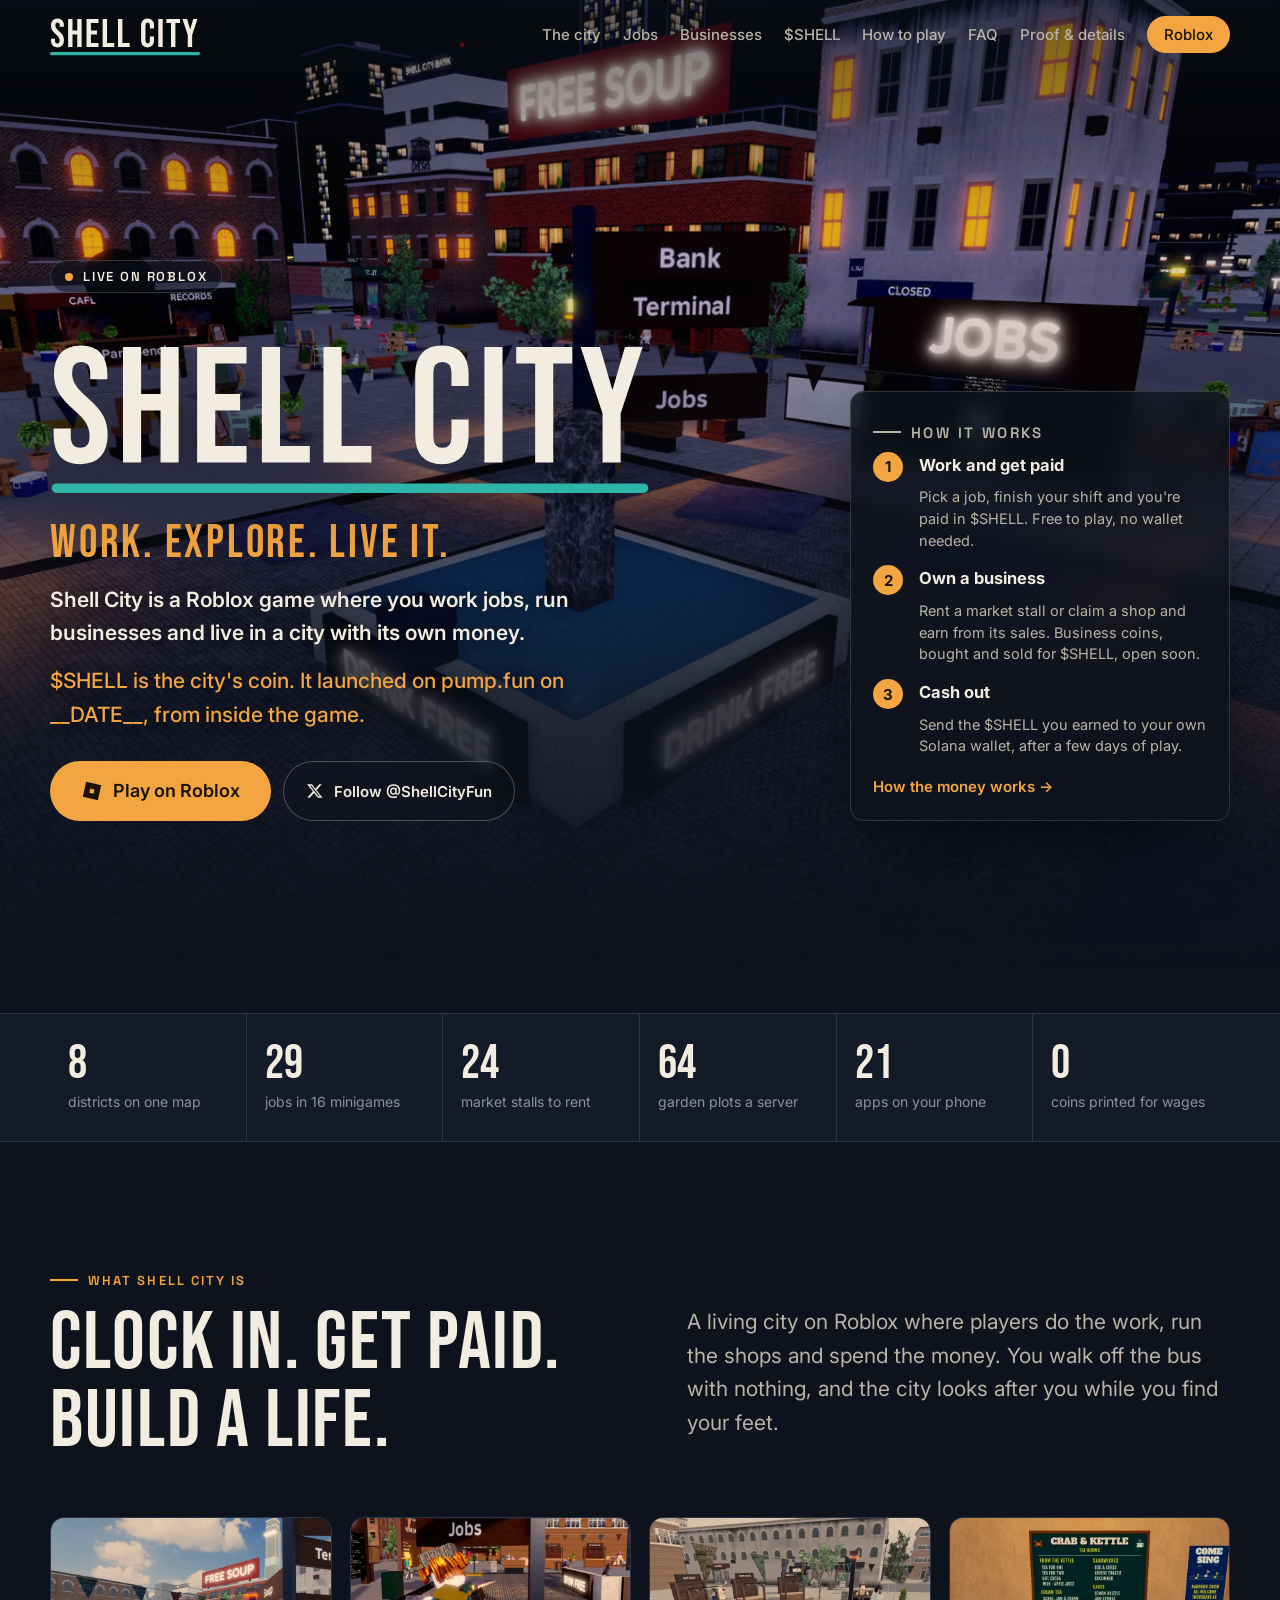
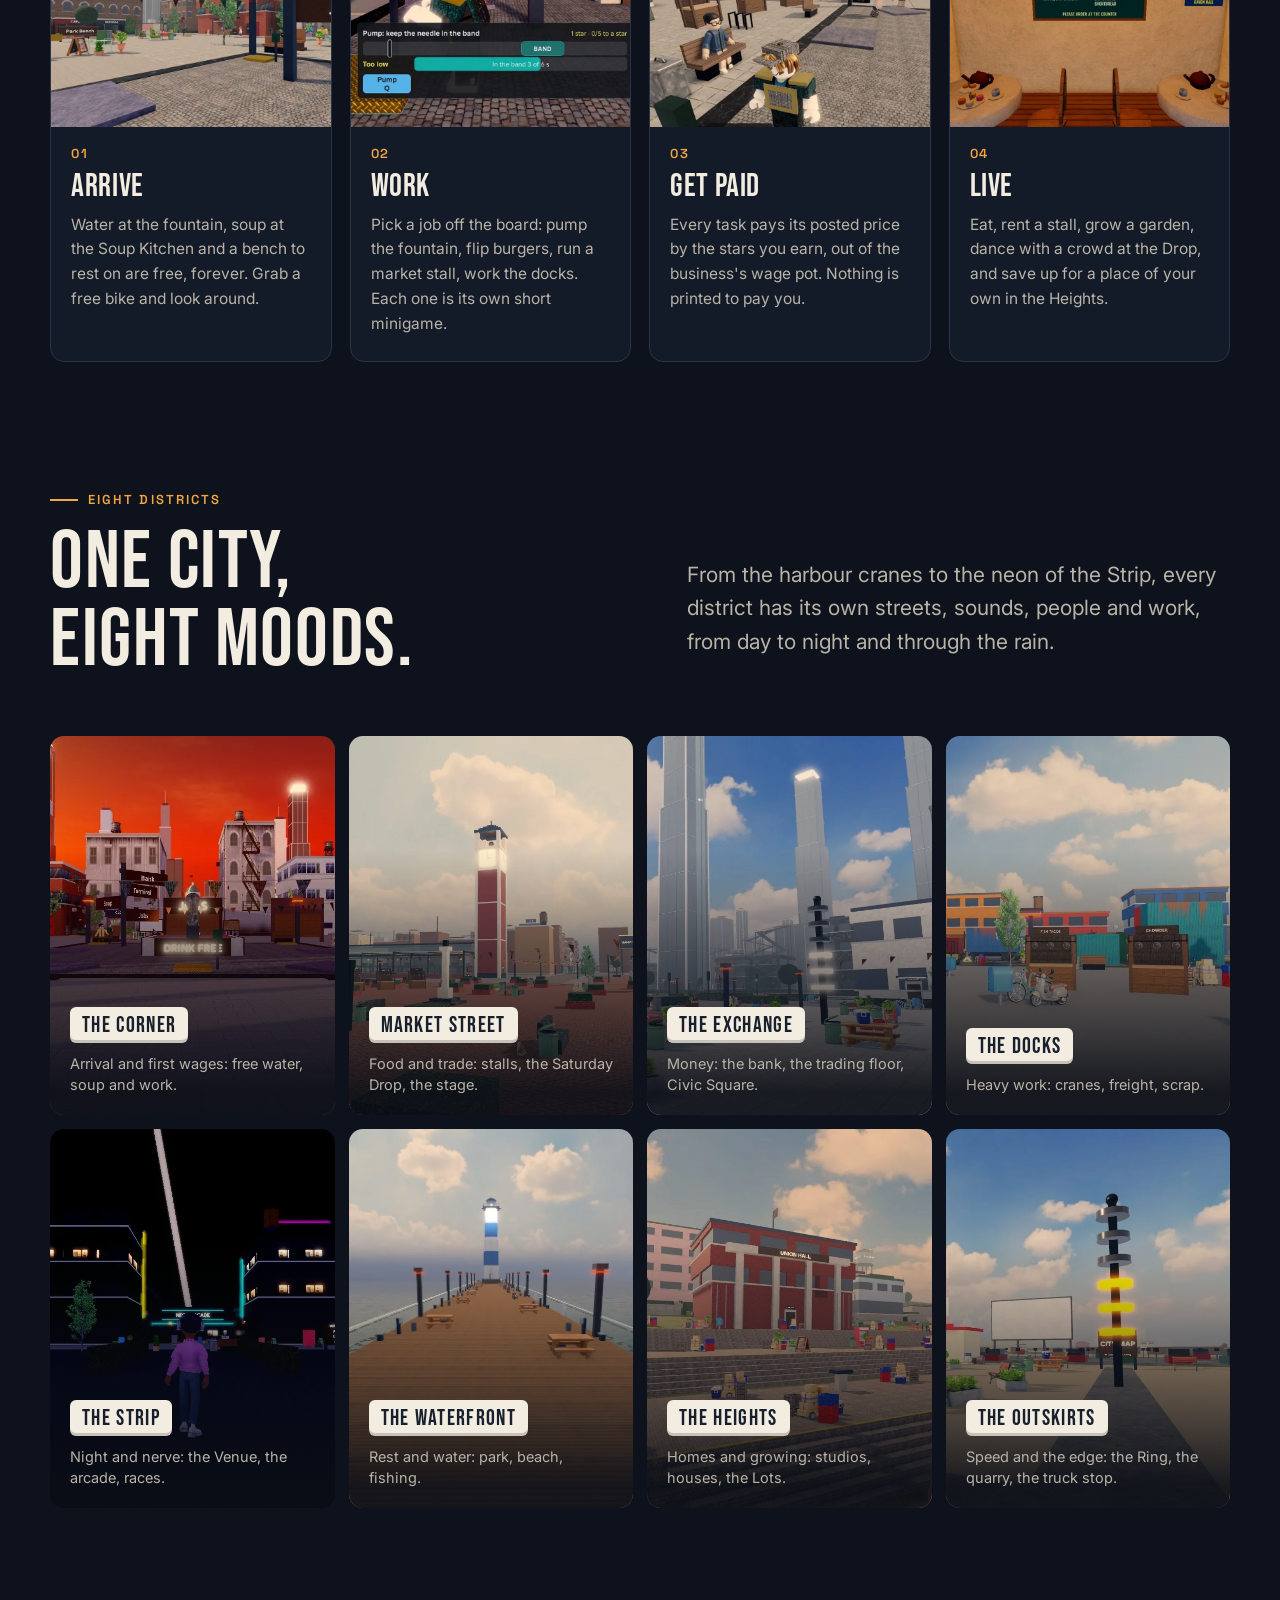
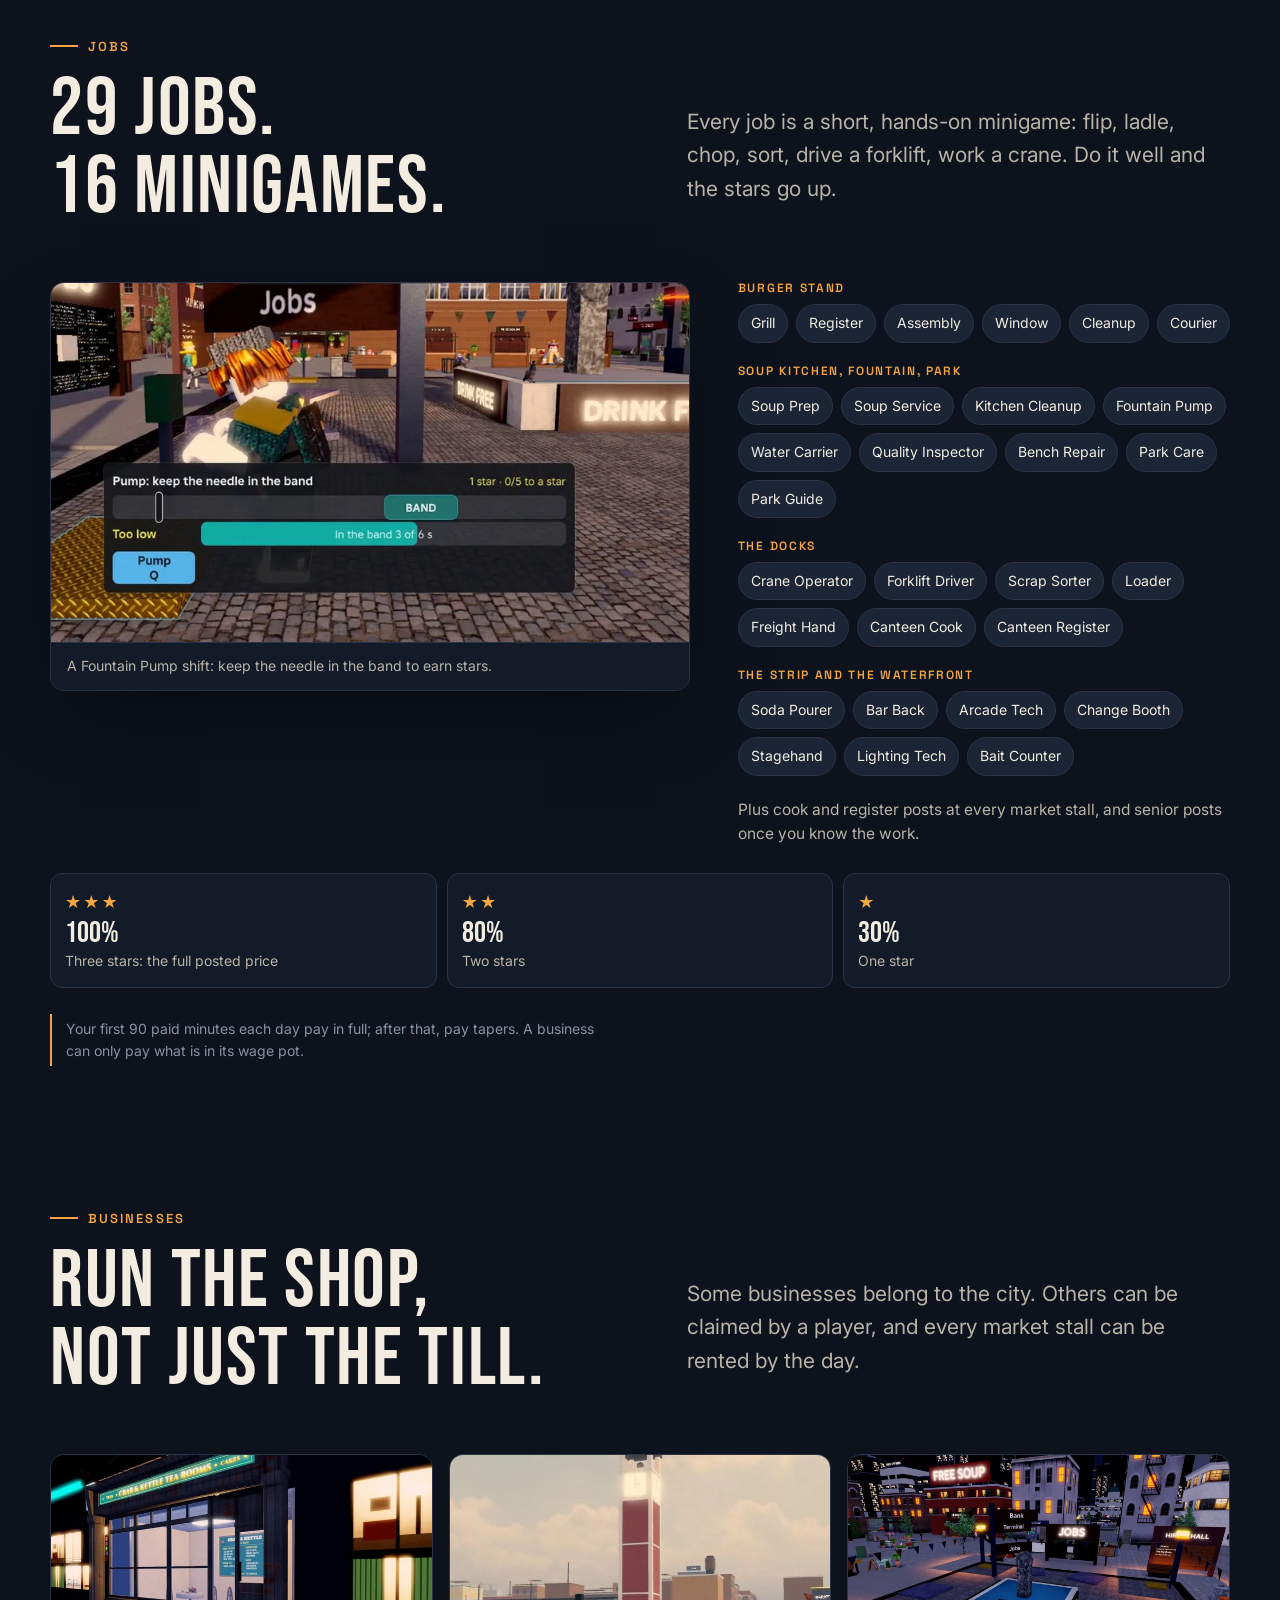
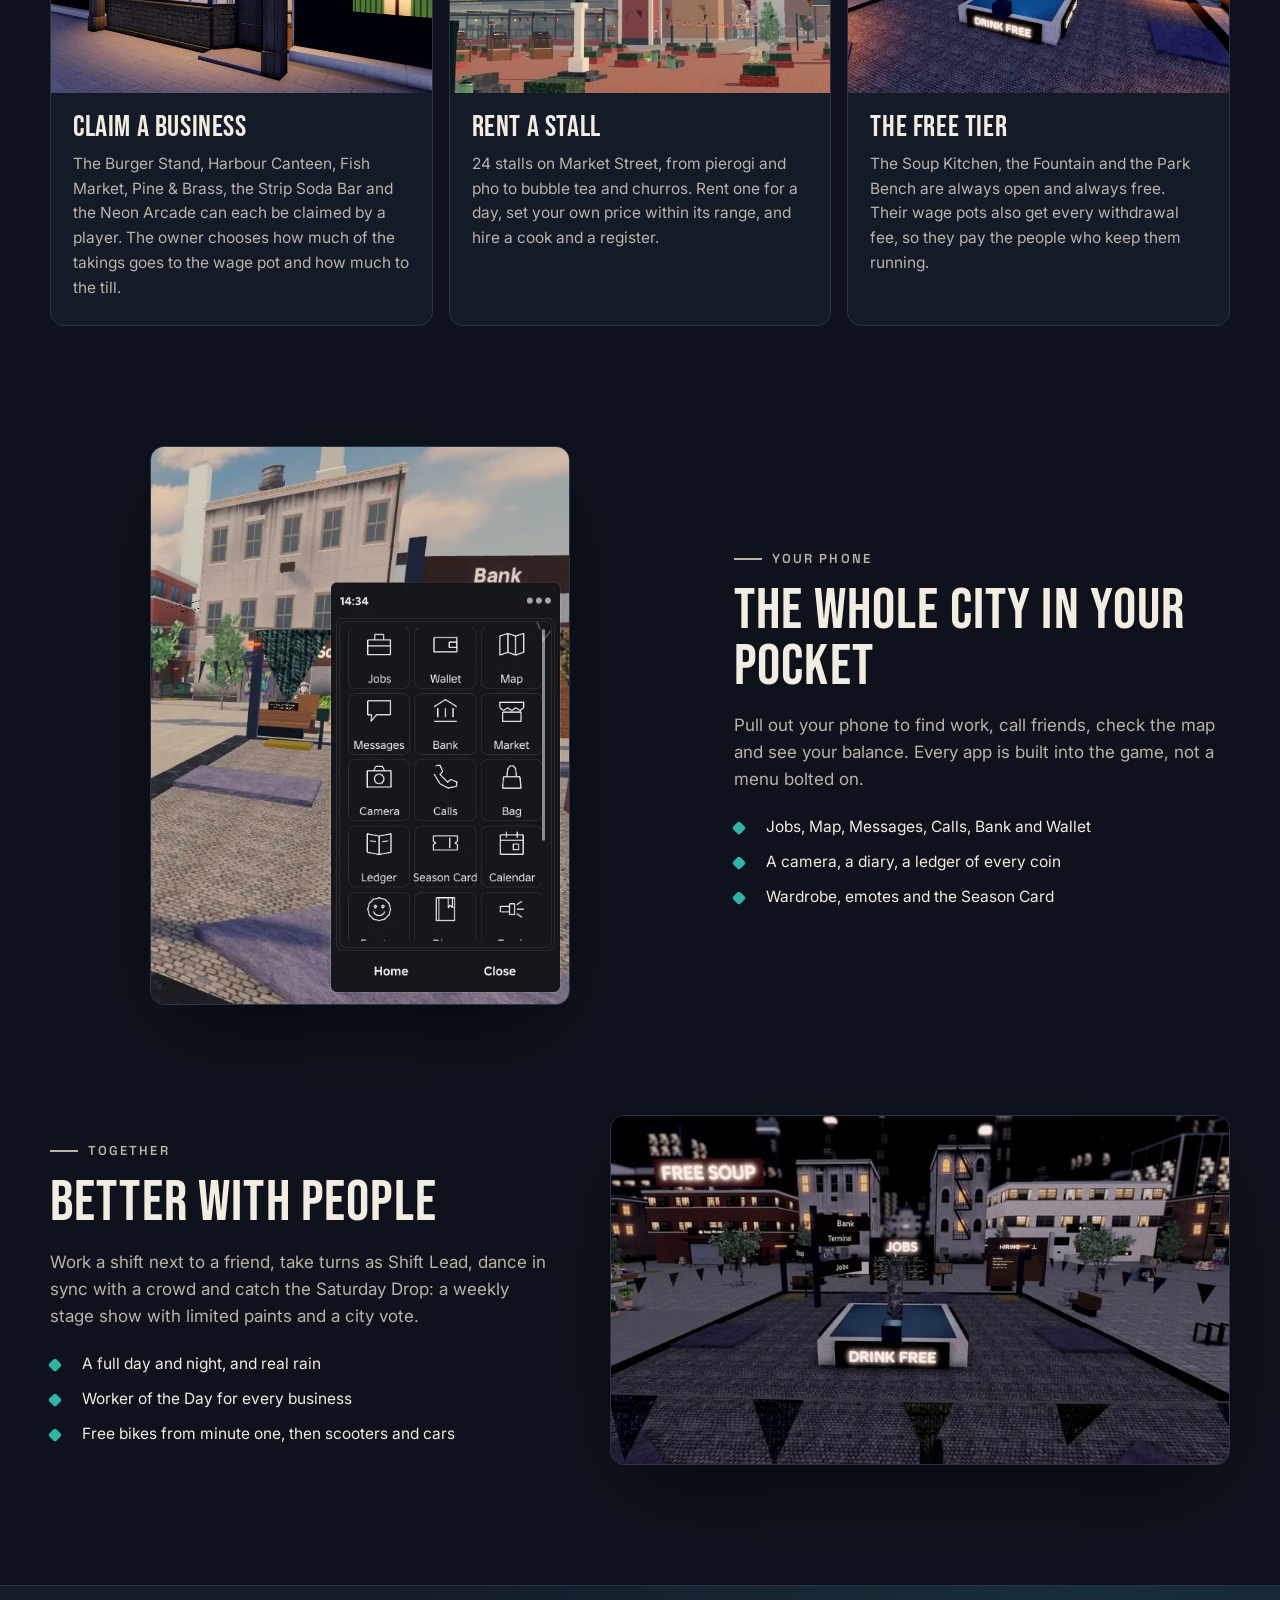
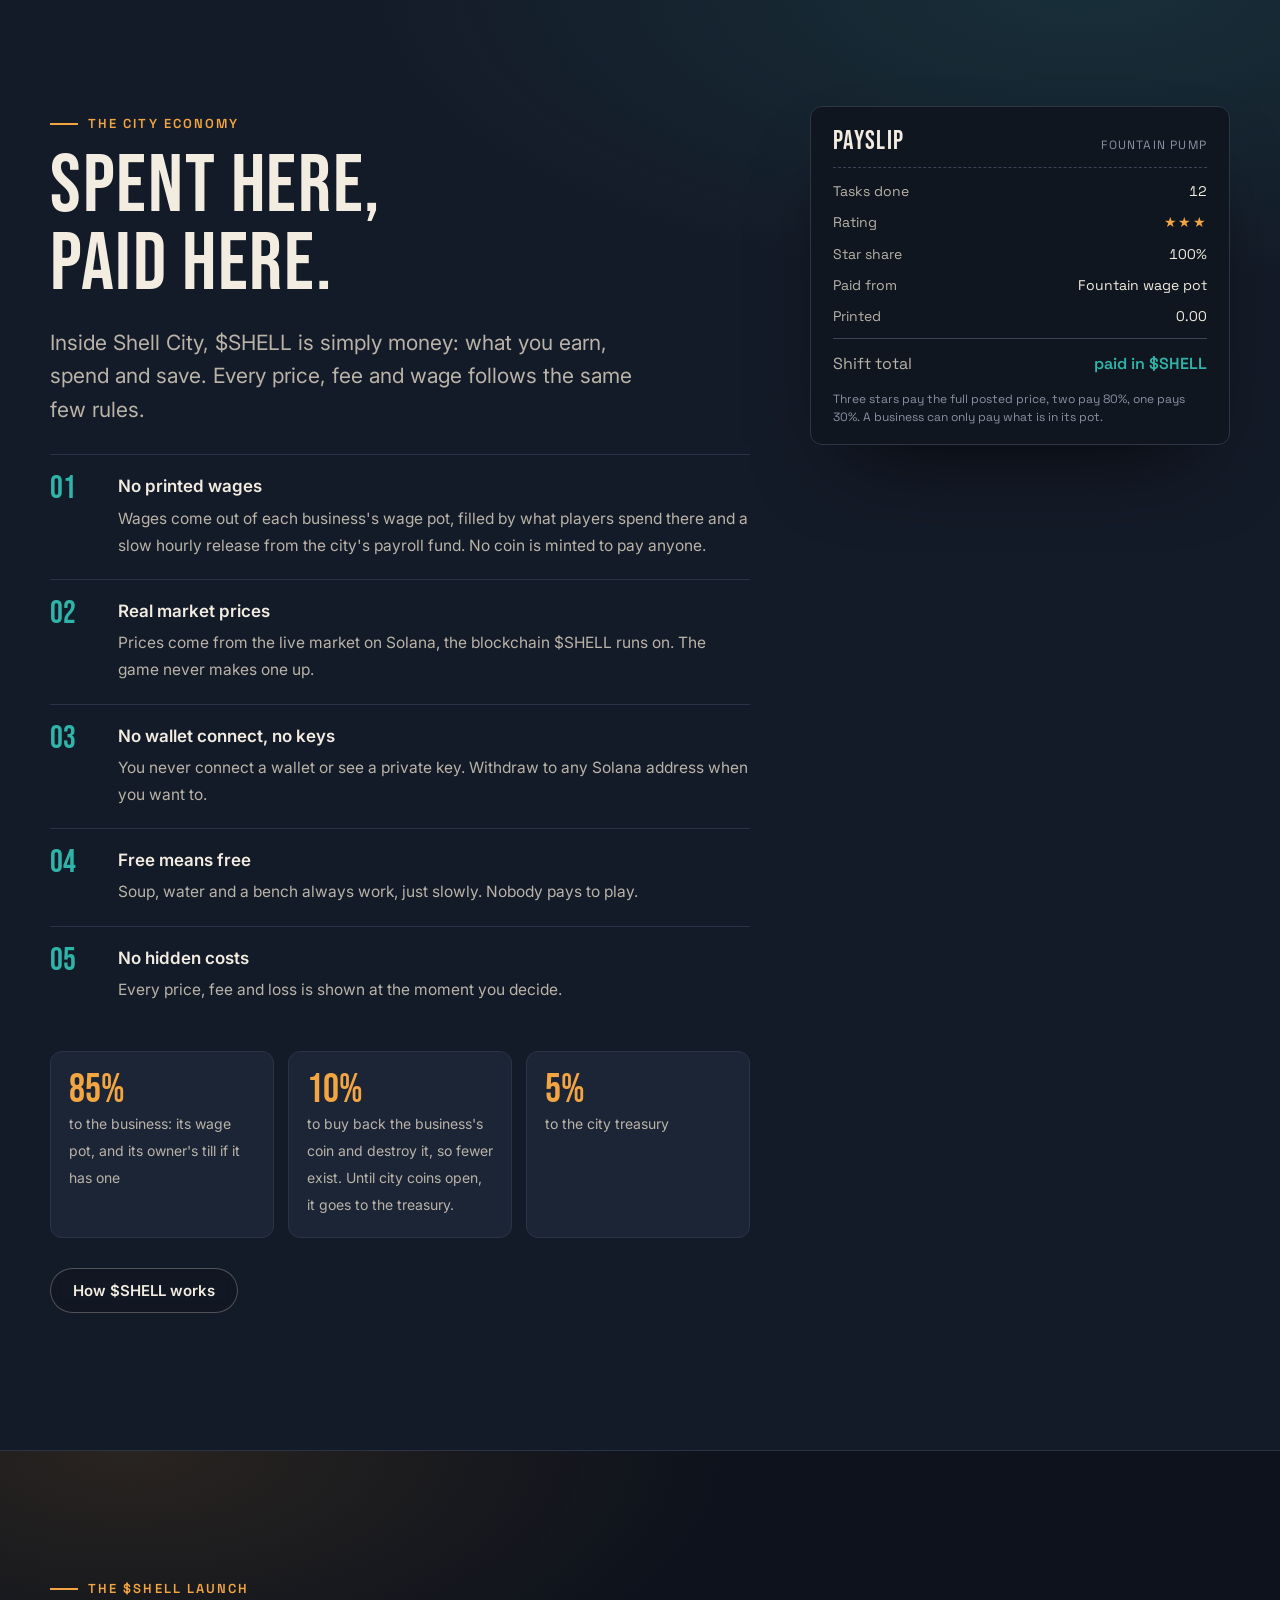
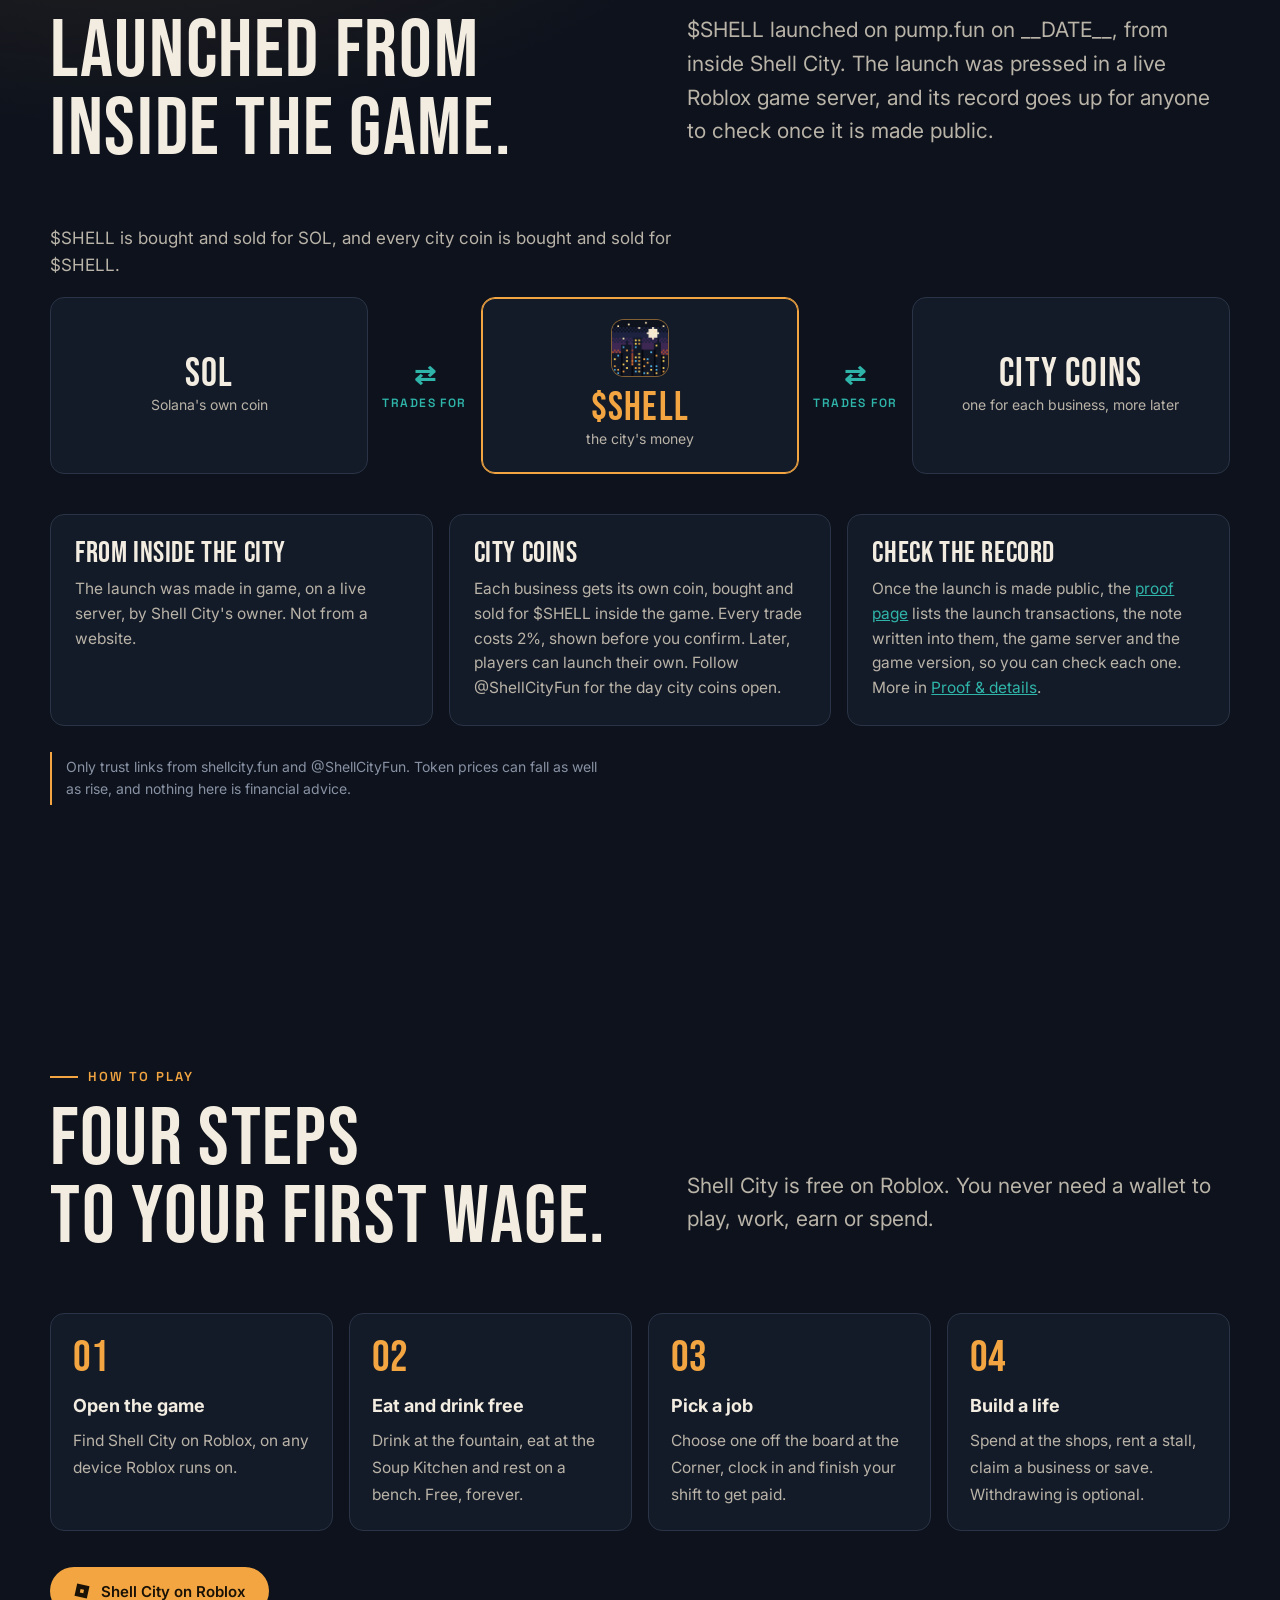
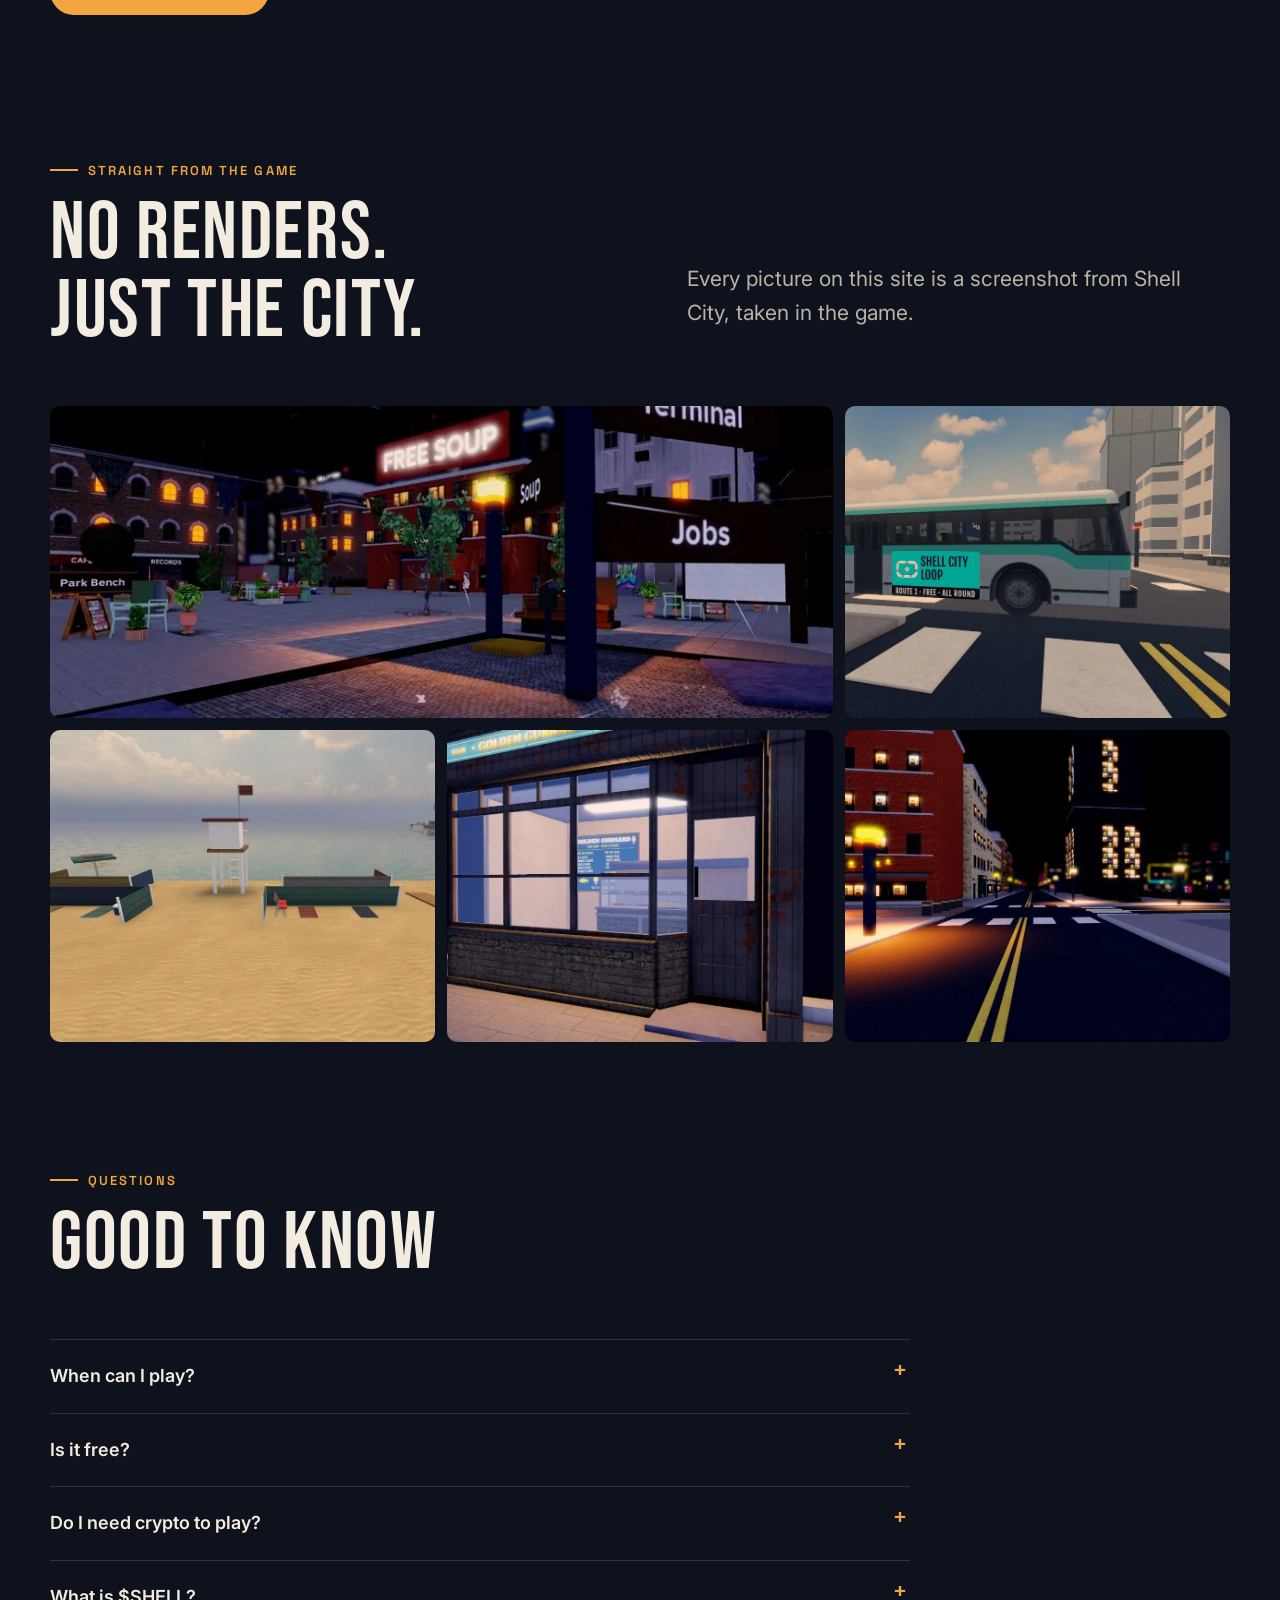
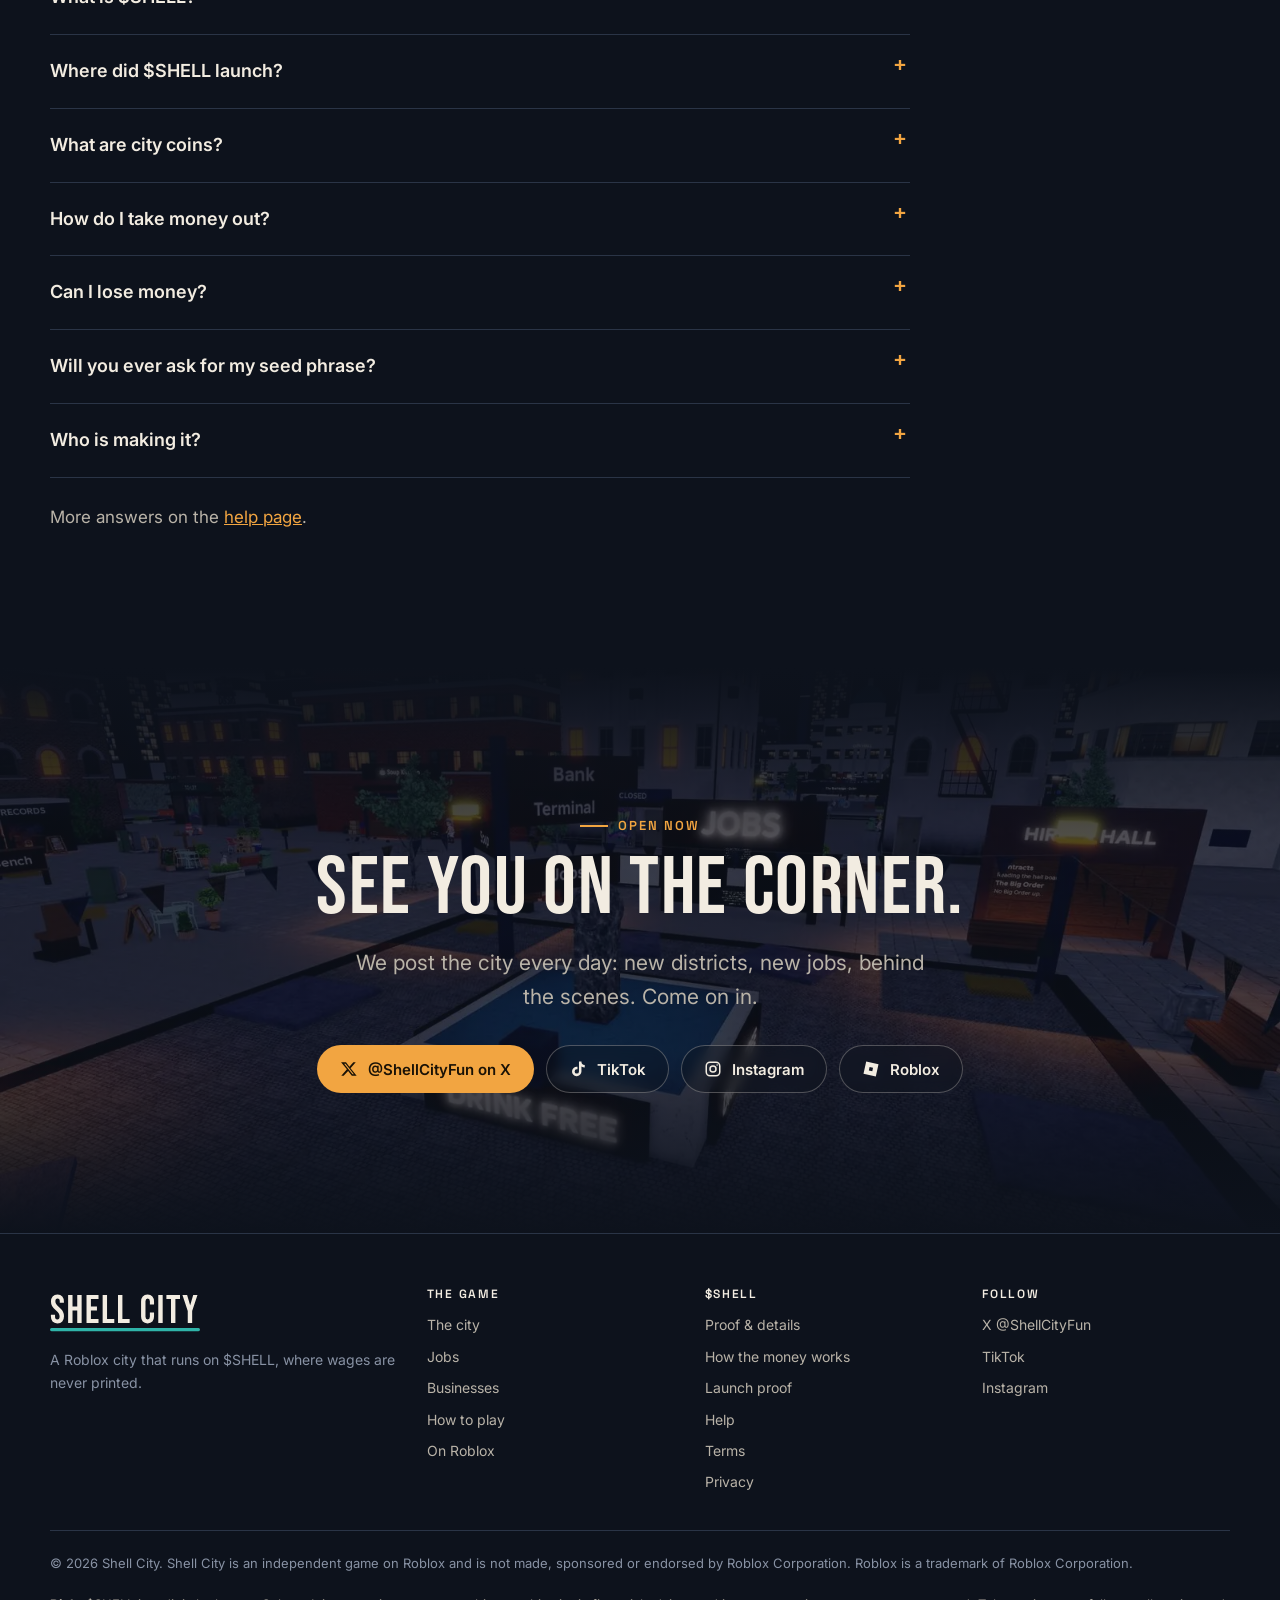
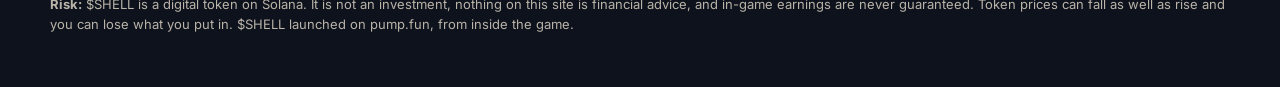
==== commit a3534697: "Merge branch 'main' into raydium-live # Conflicts: #	docs/index.html" ====
--- a/docs/index.html
+++ b/docs/index.html
@@ -4,7 +4,7 @@
 <meta charset="utf-8">
 <meta name="viewport" content="width=device-width, initial-scale=1, viewport-fit=cover">
 <title>Shell City — a Roblox city that runs on $SHELL</title>
-<meta name="description" content="Shell City is a Roblox city of eight districts and 29 jobs. Wages are never printed: they come from each business's wage pot, and what you earn can leave the game as $SHELL on Solana. $SHELL launches on pump.fun from inside the game. Coming soon.">
+<meta name="description" content="Shell City is a Roblox city of eight districts and 29 jobs. Wages are never printed: they come from each business's wage pot, and what you earn can leave the game as $SHELL on Solana. $SHELL launched on pump.fun from inside the game. Open now.">
 <meta name="theme-color" content="#0d121c">
 <link rel="canonical" href="https://shellcity.fun/">
 <link rel="icon" href="img/favicon-32.png" type="image/png" sizes="32x32">
@@ -13,9 +13,9 @@
 <meta property="og:type" content="website">
 <meta property="og:site_name" content="Shell City">
 <meta property="og:title" content="Shell City — Work. Explore. Live it.">
-<meta property="og:description" content="A Roblox city of eight districts and 29 jobs, where wages are never printed. $SHELL launches on pump.fun from inside the game. Coming soon.">
+<meta property="og:description" content="A Roblox city of eight districts and 29 jobs, where wages are never printed. $SHELL launched on pump.fun from inside the game. Open now.">
 <meta property="og:url" content="https://shellcity.fun/">
-<meta property="og:image" content="https://shellcity.fun/img/og.jpg">
+<meta property="og:image" content="https://shellcity.fun/img/og-live.jpg">
 <meta property="og:image:width" content="1200">
 <meta property="og:image:height" content="630">
 <meta property="og:image:alt" content="Shell City: Work. Explore. Live it. Beside it, the $SHELL coin, a pixel city skyline at night.">
@@ -64,12 +64,12 @@
 	</div>
 	<div class="wrap hero-inner">
 		<div>
-			<div class="status"><i></i> Coming soon to Roblox</div>
+			<div class="status"><i></i> Live on Roblox</div>
 			<img class="hero-logo" src="img/logo.svg" alt="" width="692" height="212">
 			<h1 id="hero-title">Shell City</h1>
 			<p class="tagline">Work. Explore. Live it.</p>
 			<p class="lede"><strong>Shell City is a Roblox game where you work jobs, run businesses and live in a city with its own money.</strong></p>
-			<p class="lede lede-2">$SHELL is the city's coin. It launches on pump.fun, from inside the game.</p>
+			<p class="lede lede-2">$SHELL is the city's coin. It launched on pump.fun on __DATE__, from inside the game.</p>
 			<div class="hero-actions">
 				<a class="btn btn-primary btn-lg" href="https://www.roblox.com/games/130170912798923" rel="noopener">
 					<svg viewBox="0 0 24 24" fill="currentColor" aria-hidden="true"><path d="M5.6 2 2 18.4 18.4 22 22 5.6 5.6 2Zm8.1 12.9-4.6-1 1-4.6 4.6 1-1 4.6Z"/></svg>
@@ -77,7 +77,7 @@
 				</a>
 				<a class="btn btn-ghost" href="https://x.com/ShellCityFun" rel="noopener">
 					<svg viewBox="0 0 24 24" fill="currentColor" aria-hidden="true"><path d="M17.8 3h3.2l-7 8 8.2 10h-6.4l-5-6.5L4.9 21H1.7l7.5-8.6L1.4 3h6.6l4.5 6 5.3-6Zm-1.1 16h1.8L7.4 4.9H5.5L16.7 19Z"/></svg>
-					Follow for launch
+					Follow @ShellCityFun
 				</a>
 			</div>
 		</div>
@@ -86,7 +86,7 @@
 			<h2 id="hero-card-title" class="sr">How it works</h2>
 			<ol class="how">
 				<li><b>Work and get paid</b><span>Pick a job, finish your shift and you're paid in $SHELL. Free to play, no wallet needed.</span></li>
-				<li><b>Own a business</b><span>Rent a market stall or claim a shop and earn from its sales. Business coins, bought and sold for $SHELL, open after launch.</span></li>
+				<li><b>Own a business</b><span>Rent a market stall or claim a shop and earn from its sales. Business coins, bought and sold for $SHELL, open soon.</span></li>
 				<li><b>Cash out</b><span>Send the $SHELL you earned to your own Solana wallet, after a few days of play.</span></li>
 			</ol>
 			<a class="more" href="#economy">How the money works →</a>
@@ -289,7 +289,7 @@
 				<p class="eyebrow">The $SHELL launch</p>
 				<h2 id="launch-title">Launched from<br>inside the game.</h2>
 			</div>
-			<p class="lede">$SHELL launches on pump.fun from inside Shell City. The launch is pressed in a live Roblox game server, and the record of it goes up for anyone to check.</p>
+			<p class="lede">$SHELL launched on pump.fun on __DATE__, from inside Shell City. The launch was pressed in a live Roblox game server, and its record goes up for anyone to check once it is made public.</p>
 		</div>
 		<p style="color:var(--chalk-dim);max-width:62ch;margin:0 0 18px">$SHELL is bought and sold for SOL, and every city coin is bought and sold for $SHELL.</p>
 		<div class="pairs reveal" aria-label="Which coins trade for which">
@@ -300,11 +300,11 @@
 			<div class="tok"><b>City coins</b><span>one for each business, more later</span></div>
 		</div>
 		<div class="cards reveal">
-			<div class="card"><h3>From inside the city</h3><p>The launch is made in game, on a live server, by Shell City's owner. Not from a website, and not before the city is ready.</p></div>
-			<div class="card"><h3>City coins</h3><p>Each business gets its own coin, bought and sold for $SHELL inside the game. Every trade costs 2%, shown before you confirm. Later, players can launch their own. City coins open after $SHELL launches.</p></div>
+			<div class="card"><h3>From inside the city</h3><p>The launch was made in game, on a live server, by Shell City's owner. Not from a website.</p></div>
+			<div class="card"><h3>City coins</h3><p>Each business gets its own coin, bought and sold for $SHELL inside the game. Every trade costs 2%, shown before you confirm. Later, players can launch their own. Follow @ShellCityFun for the day city coins open.</p></div>
 			<div class="card"><h3>Check the record</h3><p>Once the launch is made public, the <a href="proof/" style="color:var(--teal)">proof page</a> lists the launch transactions, the note written into them, the game server and the game version, so you can check each one. More in <a href="details.html" style="color:var(--teal)">Proof &amp; details</a>.</p></div>
 		</div>
-		<p class="note">$SHELL is not live or tradable yet. Until it launches, any token using the name is not ours. Only trust links from shellcity.fun and @ShellCityFun.</p>
+		<p class="note">Only trust links from shellcity.fun and @ShellCityFun. Token prices can fall as well as rise, and nothing here is financial advice.</p>
 	</div>
 </section>
 
@@ -318,7 +318,7 @@
 			<p class="lede">Shell City is free on Roblox. You never need a wallet to play, work, earn or spend.</p>
 		</div>
 		<ol class="play reveal">
-			<li><b>Open the game</b><span>Find Shell City on Roblox, on any device Roblox runs on. The doors open on launch day.</span></li>
+			<li><b>Open the game</b><span>Find Shell City on Roblox, on any device Roblox runs on.</span></li>
 			<li><b>Eat and drink free</b><span>Drink at the fountain, eat at the Soup Kitchen and rest on a bench. Free, forever.</span></li>
 			<li><b>Pick a job</b><span>Choose one off the board at the Corner, clock in and finish your shift to get paid.</span></li>
 			<li><b>Build a life</b><span>Spend at the shops, rent a stall, claim a business or save. Withdrawing is optional.</span></li>
@@ -355,12 +355,12 @@
 			</div>
 		</div>
 		<div class="faq reveal">
-			<details><summary>When can I play?</summary><p>Shell City opens on Roblox the day $SHELL launches. The opening is announced on X, TikTok and Instagram first, so follow @ShellCityFun to catch it.</p></details>
+			<details><summary>When can I play?</summary><p>Now. Shell City is open on Roblox. Follow @ShellCityFun for new districts, jobs and events.</p></details>
 			<details><summary>Is it free?</summary><p>Yes. Shell City is free to play on Roblox. Food, water and rest are free forever, and your first wage comes from working, not paying.</p></details>
 			<details><summary>Do I need crypto to play?</summary><p>No. You never need a wallet to play, work, earn or spend. $SHELL is just the money inside the city. A wallet only matters if you want to take money out.</p></details>
 			<details><summary>What is $SHELL?</summary><p>$SHELL is a coin on Solana, a public blockchain. In the game it is the money every wage, price and purchase is counted in. The whole money system has been run end to end on Solana's free test network, with public transactions: see <a href="details.html" style="color:var(--teal)">Proof &amp; details</a>.</p></details>
-			<details><summary>Where does $SHELL launch?</summary><p>On pump.fun, from inside Shell City. It is not live or tradable yet. Once the launch is made public, its record goes up at <a href="proof/" style="color:var(--teal)">shellcity.fun/proof</a>.</p></details>
-			<details><summary>What are city coins?</summary><p>Coins for the city's businesses, each bought and sold for $SHELL at the trading terminal in the game. Every trade costs 2%, shown before you confirm. Later, players will be able to launch their own there too. City coins open after $SHELL launches.</p></details>
+			<details><summary>Where did $SHELL launch?</summary><p>On pump.fun on __DATE__, from inside Shell City. Once the launch is made public, its record goes up at <a href="proof/" style="color:var(--teal)">shellcity.fun/proof</a>.</p></details>
+			<details><summary>What are city coins?</summary><p>Coins for the city's businesses, each bought and sold for $SHELL at the trading terminal in the game. Every trade costs 2%, shown before you confirm. Later, players will be able to launch their own there too. Follow @ShellCityFun for the day city coins open.</p></details>
 			<details><summary>How do I take money out?</summary><p>Earned $SHELL can leave once your Street Cred reaches 100. You build that up by playing over a few days: paid shifts, a meal or rent, a delivery or repair. You send it to any Solana address you choose, and the fee is shown before you confirm. The 2,500 $SHELL start grant is spendable in the game but never withdrawable.</p></details>
 			<details><summary>Can I lose money?</summary><p>Yes. Token prices can fall as well as rise, and trading city coins can lose money. Prices, fees and losses are always shown before you decide. Earnings are never guaranteed, and nothing on this site is financial advice.</p></details>
 			<details><summary>Will you ever ask for my seed phrase?</summary><p>Never. Shell City never asks for a seed phrase or private key, never asks you to connect a wallet, and never messages you first about money. Anyone who does is not us.</p></details>
@@ -373,9 +373,9 @@
 <section class="cta" aria-labelledby="cta-title">
 	<img src="img/cta.webp" alt="" loading="lazy" width="1600" height="900">
 	<div class="wrap">
-		<p class="eyebrow" style="justify-content:center">Coming soon</p>
+		<p class="eyebrow" style="justify-content:center">Open now</p>
 		<h2 id="cta-title">See you on the Corner.</h2>
-		<p class="lede">We post the city every day: new districts, new jobs, behind the scenes. Follow along and be first through the door.</p>
+		<p class="lede">We post the city every day: new districts, new jobs, behind the scenes. Come on in.</p>
 		<div class="socials">
 			<a class="btn btn-primary" href="https://x.com/ShellCityFun" rel="noopener"><svg viewBox="0 0 24 24" fill="currentColor" aria-hidden="true"><path d="M17.8 3h3.2l-7 8 8.2 10h-6.4l-5-6.5L4.9 21H1.7l7.5-8.6L1.4 3h6.6l4.5 6 5.3-6Zm-1.1 16h1.8L7.4 4.9H5.5L16.7 19Z"/></svg>@ShellCityFun on X</a>
 			<a class="btn btn-ghost" href="https://www.tiktok.com/@shellcityfun" rel="noopener"><svg viewBox="0 0 24 24" fill="currentColor" aria-hidden="true"><path d="M16.6 2h-3.3v13.2a2.9 2.9 0 1 1-2.9-2.9c.3 0 .6 0 .9.1V9a6.3 6.3 0 1 0 5.3 6.2V8.6a7.9 7.9 0 0 0 4.4 1.4V6.7a4.5 4.5 0 0 1-4.4-4.7Z"/></svg>TikTok</a>
@@ -400,7 +400,7 @@
 		</div>
 		<div class="legal">
 			<p>© <span id="year">2026</span> Shell City. Shell City is an independent game on Roblox and is not made, sponsored or endorsed by Roblox Corporation. Roblox is a trademark of Roblox Corporation.</p>
-			<p class="footer-risk"><strong>Risk:</strong> $SHELL is a digital token on Solana. It is not an investment, nothing on this site is financial advice, and in-game earnings are never guaranteed. Token prices can fall as well as rise and you can lose what you put in. $SHELL is not live on mainnet or tradable yet; it will launch on pump.fun, from inside the game.</p>
+			<p class="footer-risk"><strong>Risk:</strong> $SHELL is a digital token on Solana. It is not an investment, nothing on this site is financial advice, and in-game earnings are never guaranteed. Token prices can fall as well as rise and you can lose what you put in. $SHELL launched on pump.fun, from inside the game.</p>
 		</div>
 	</div>
 </footer>
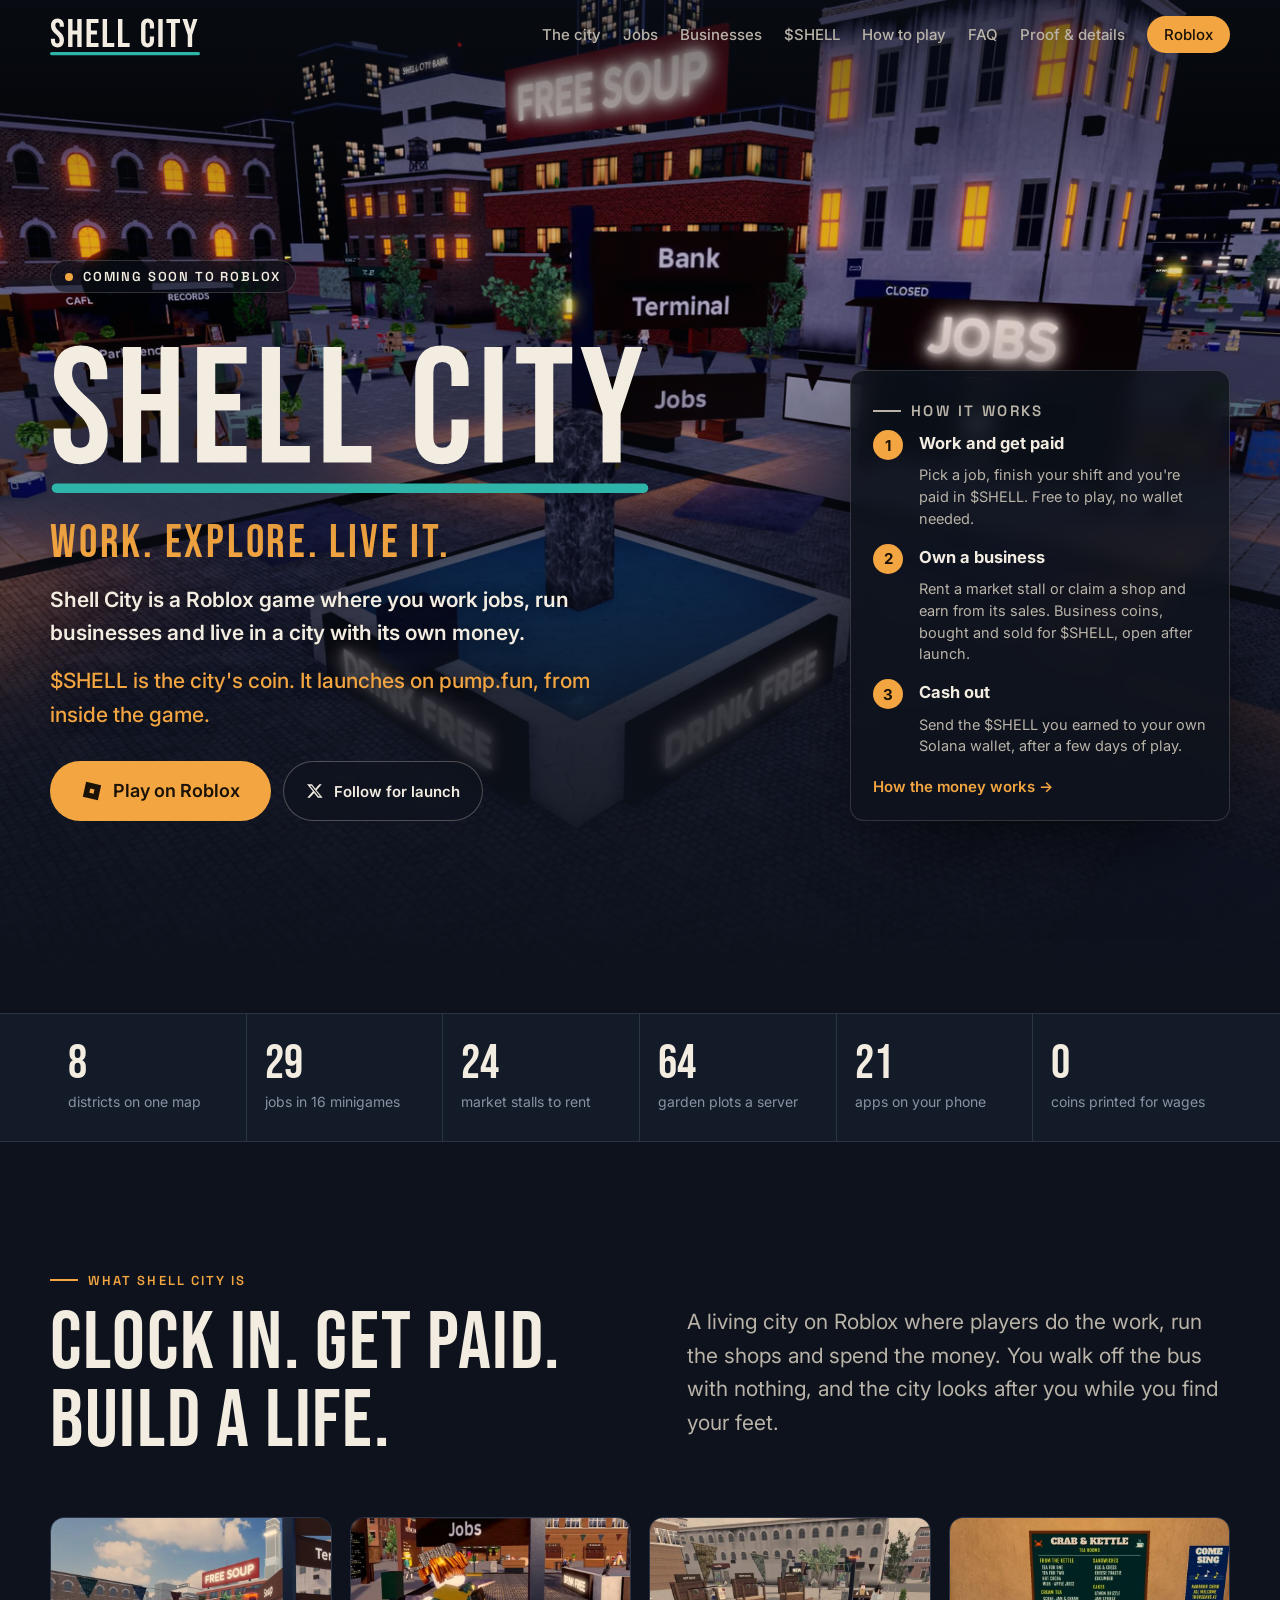
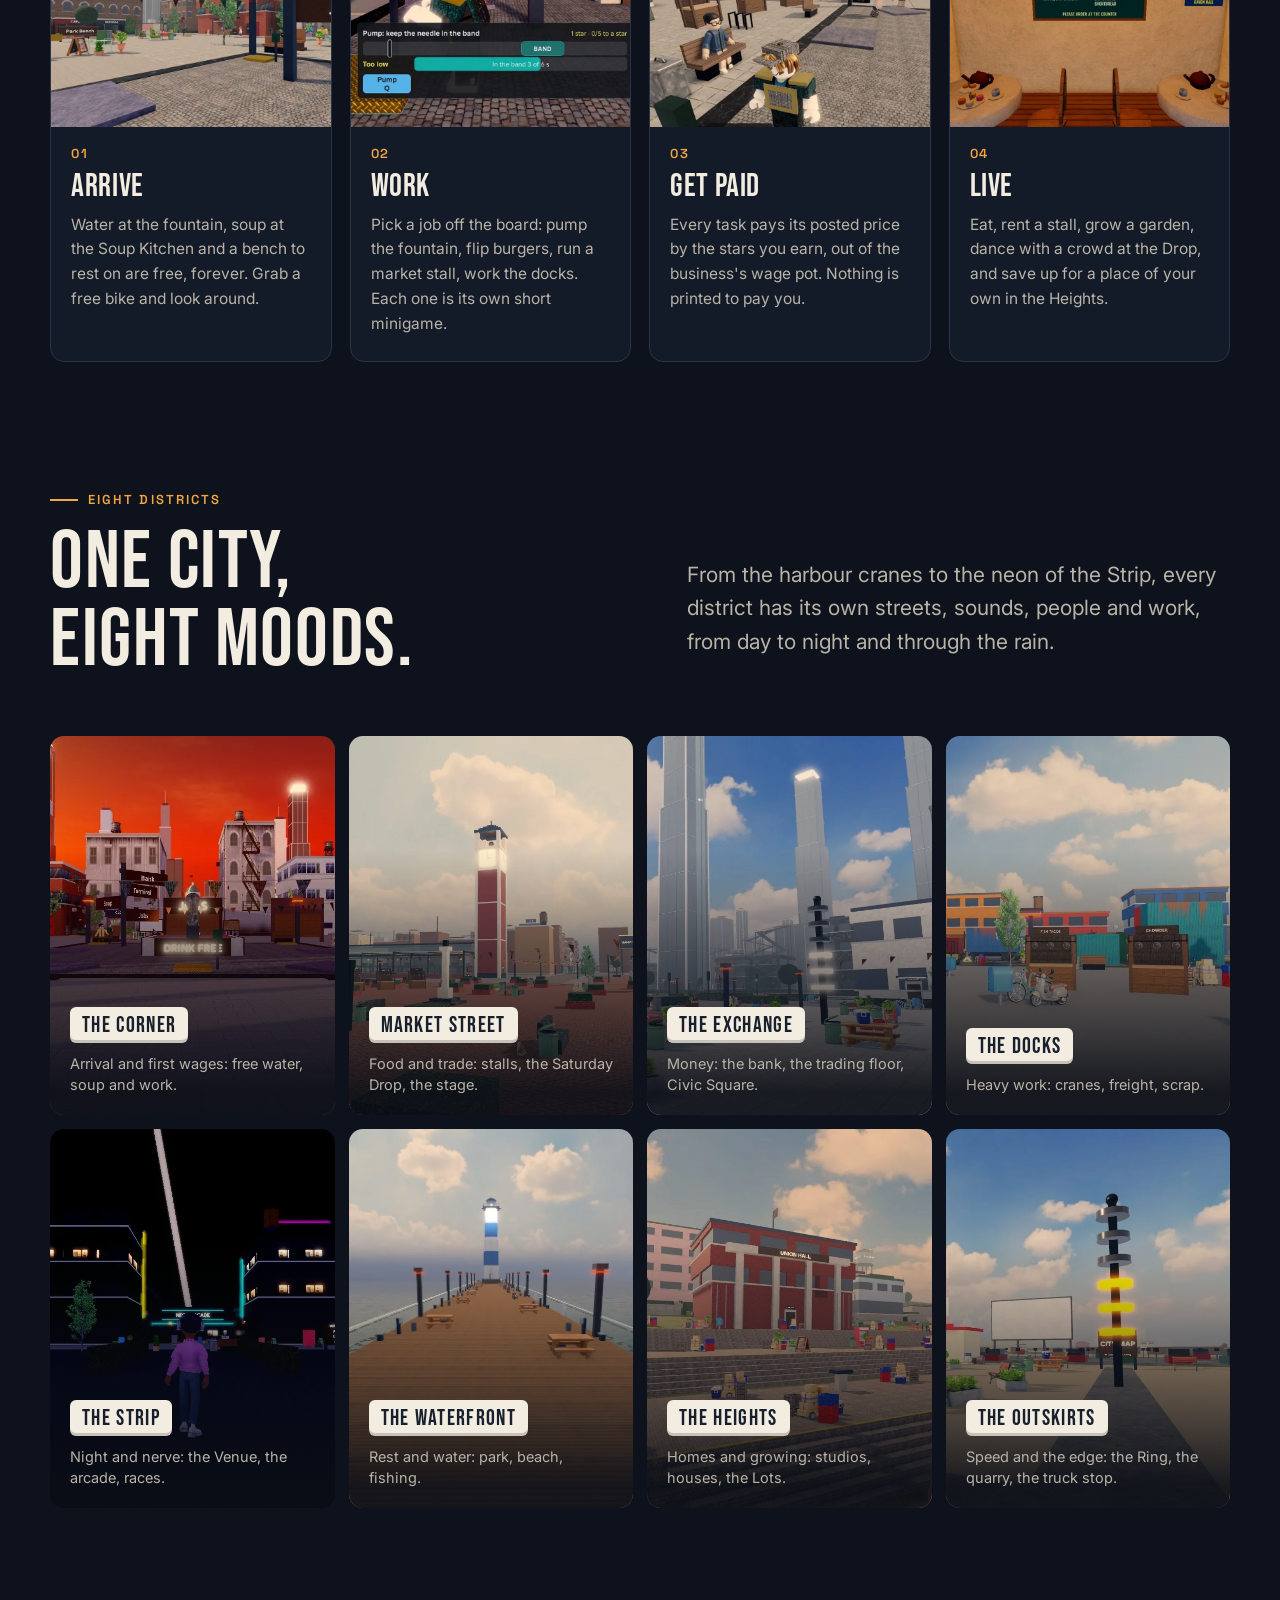
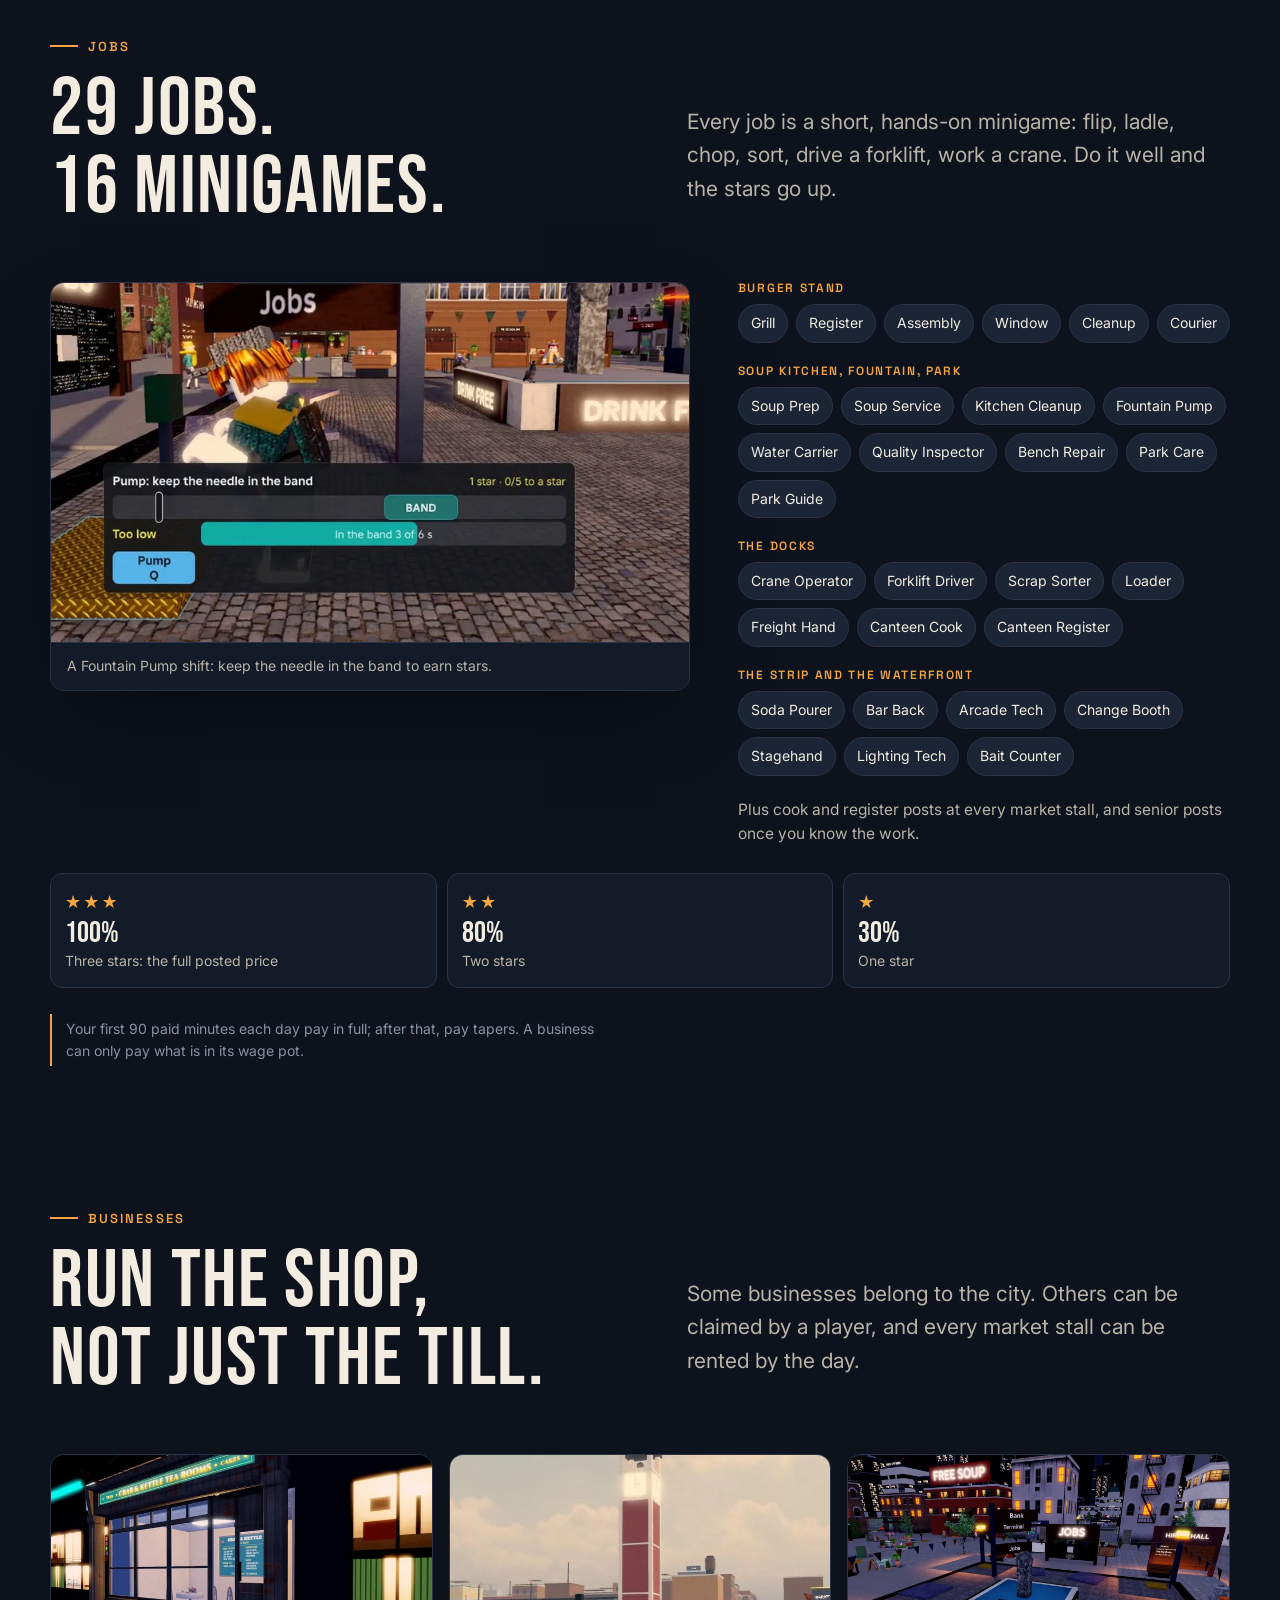
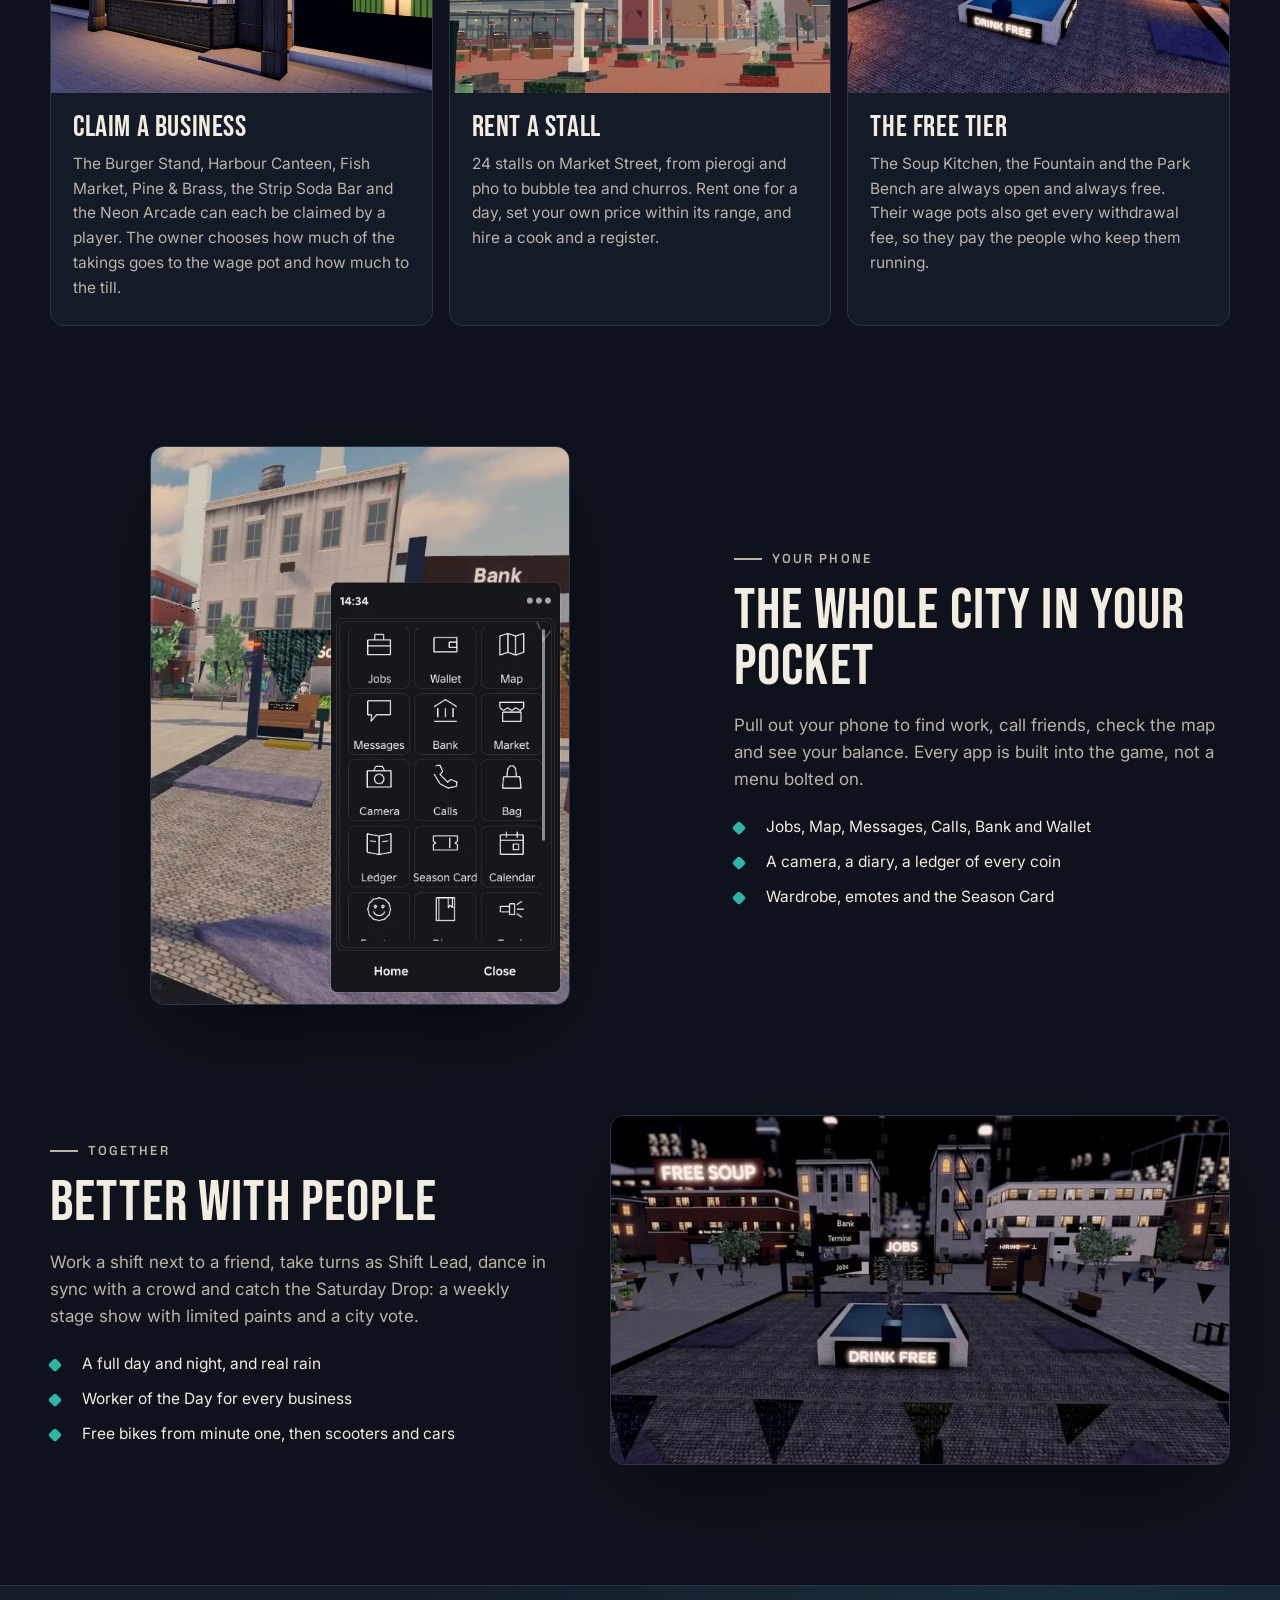
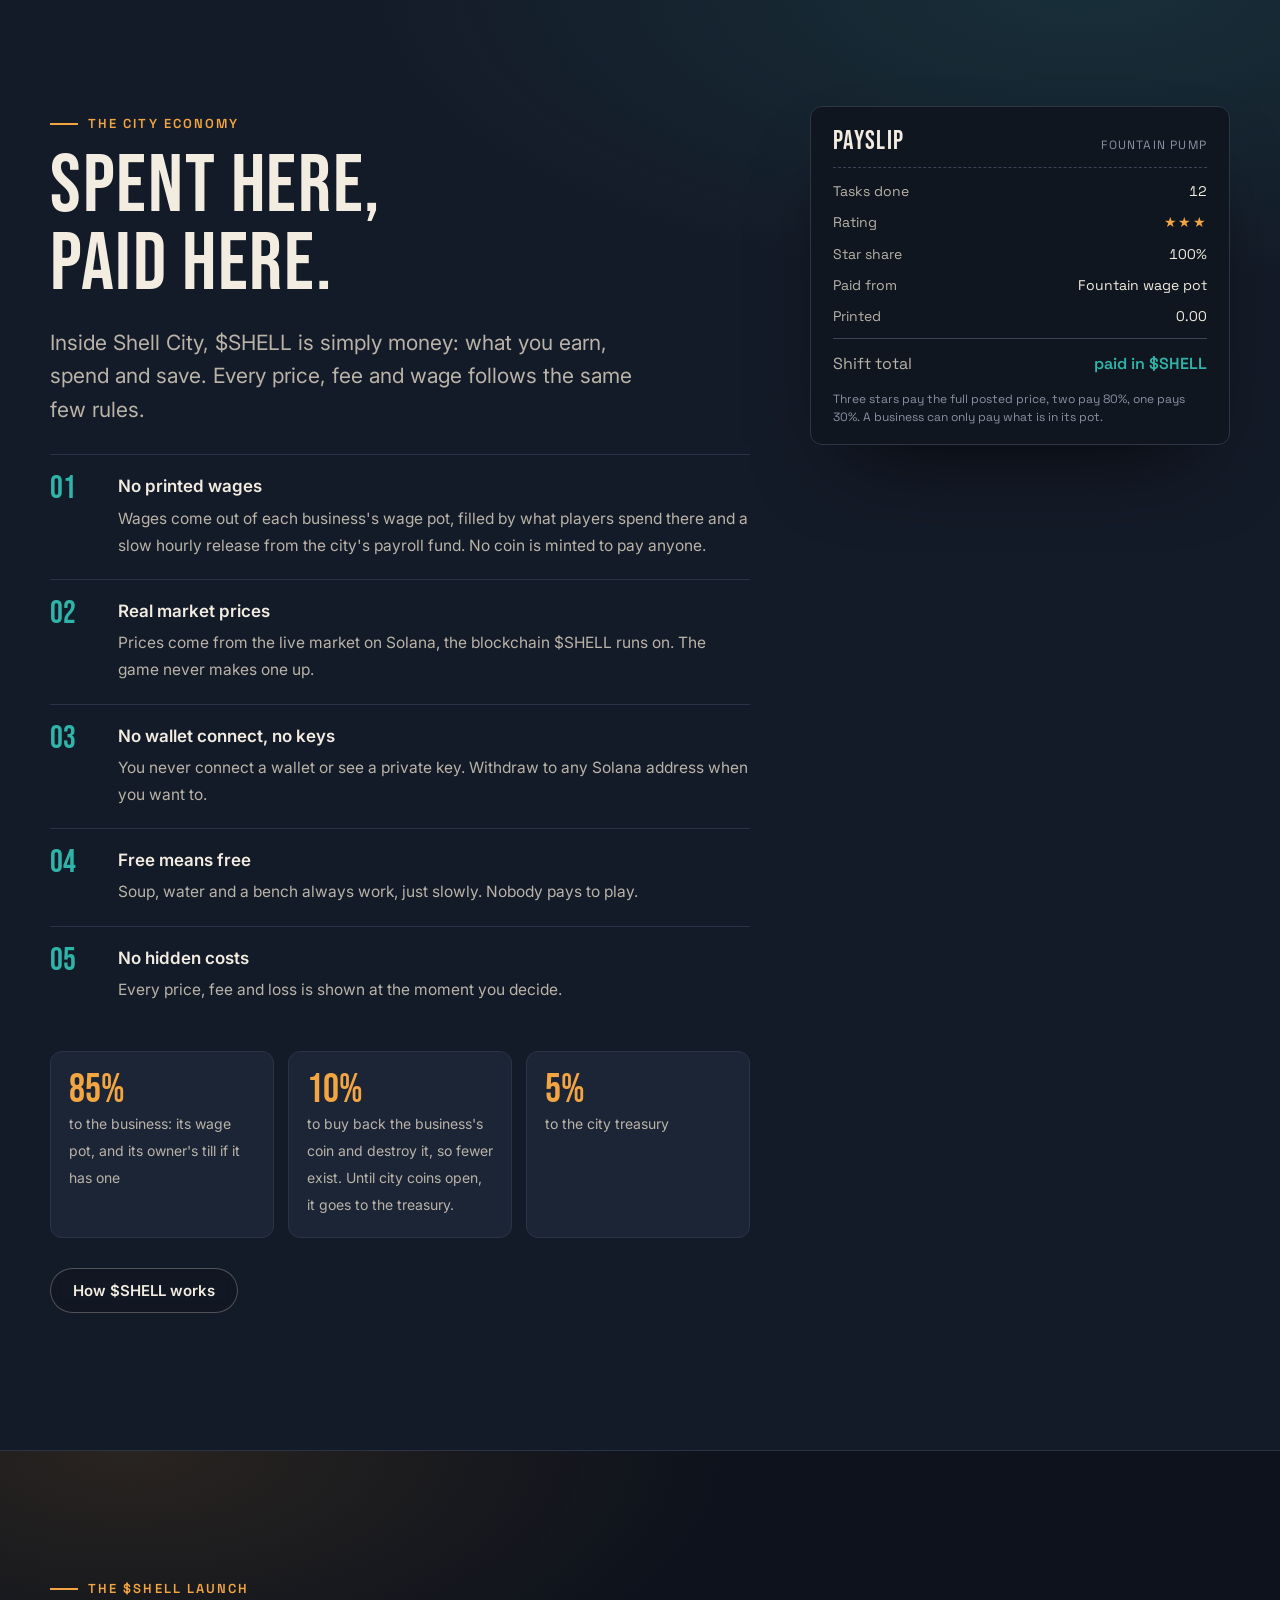
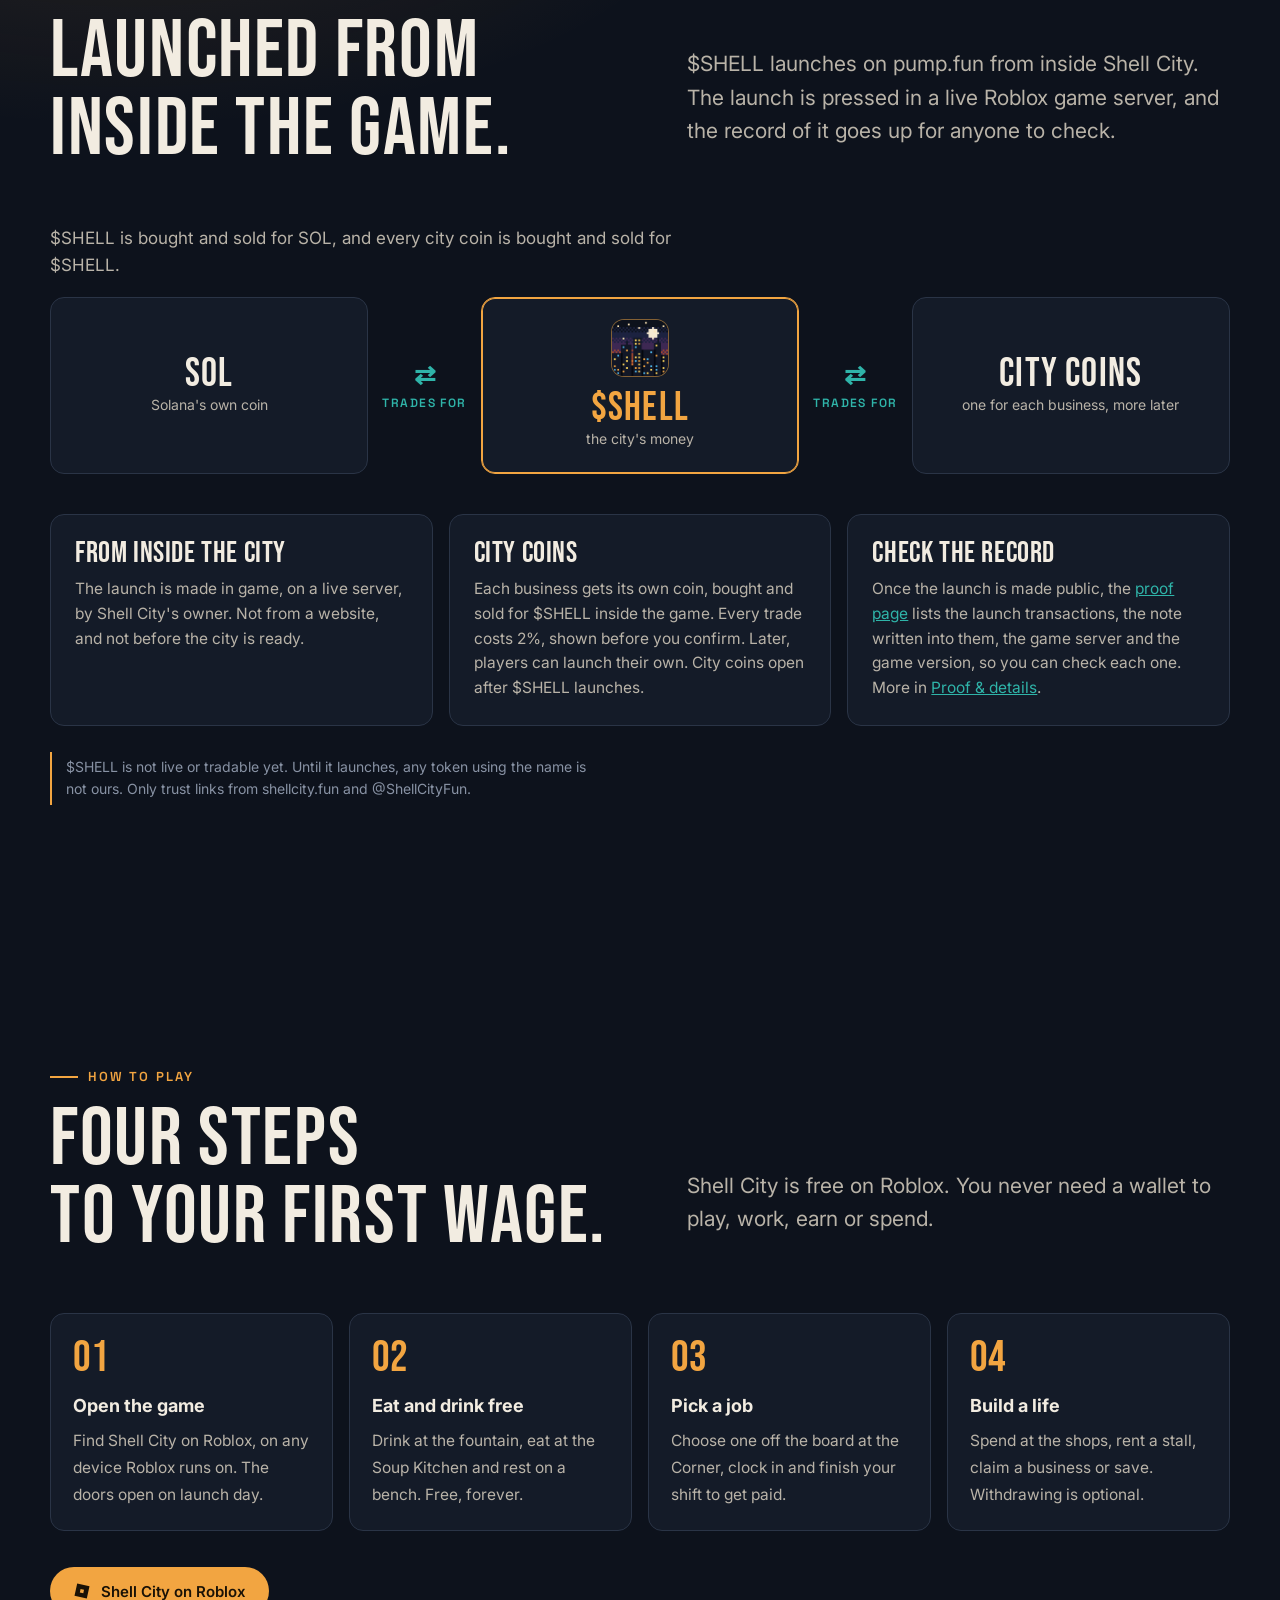
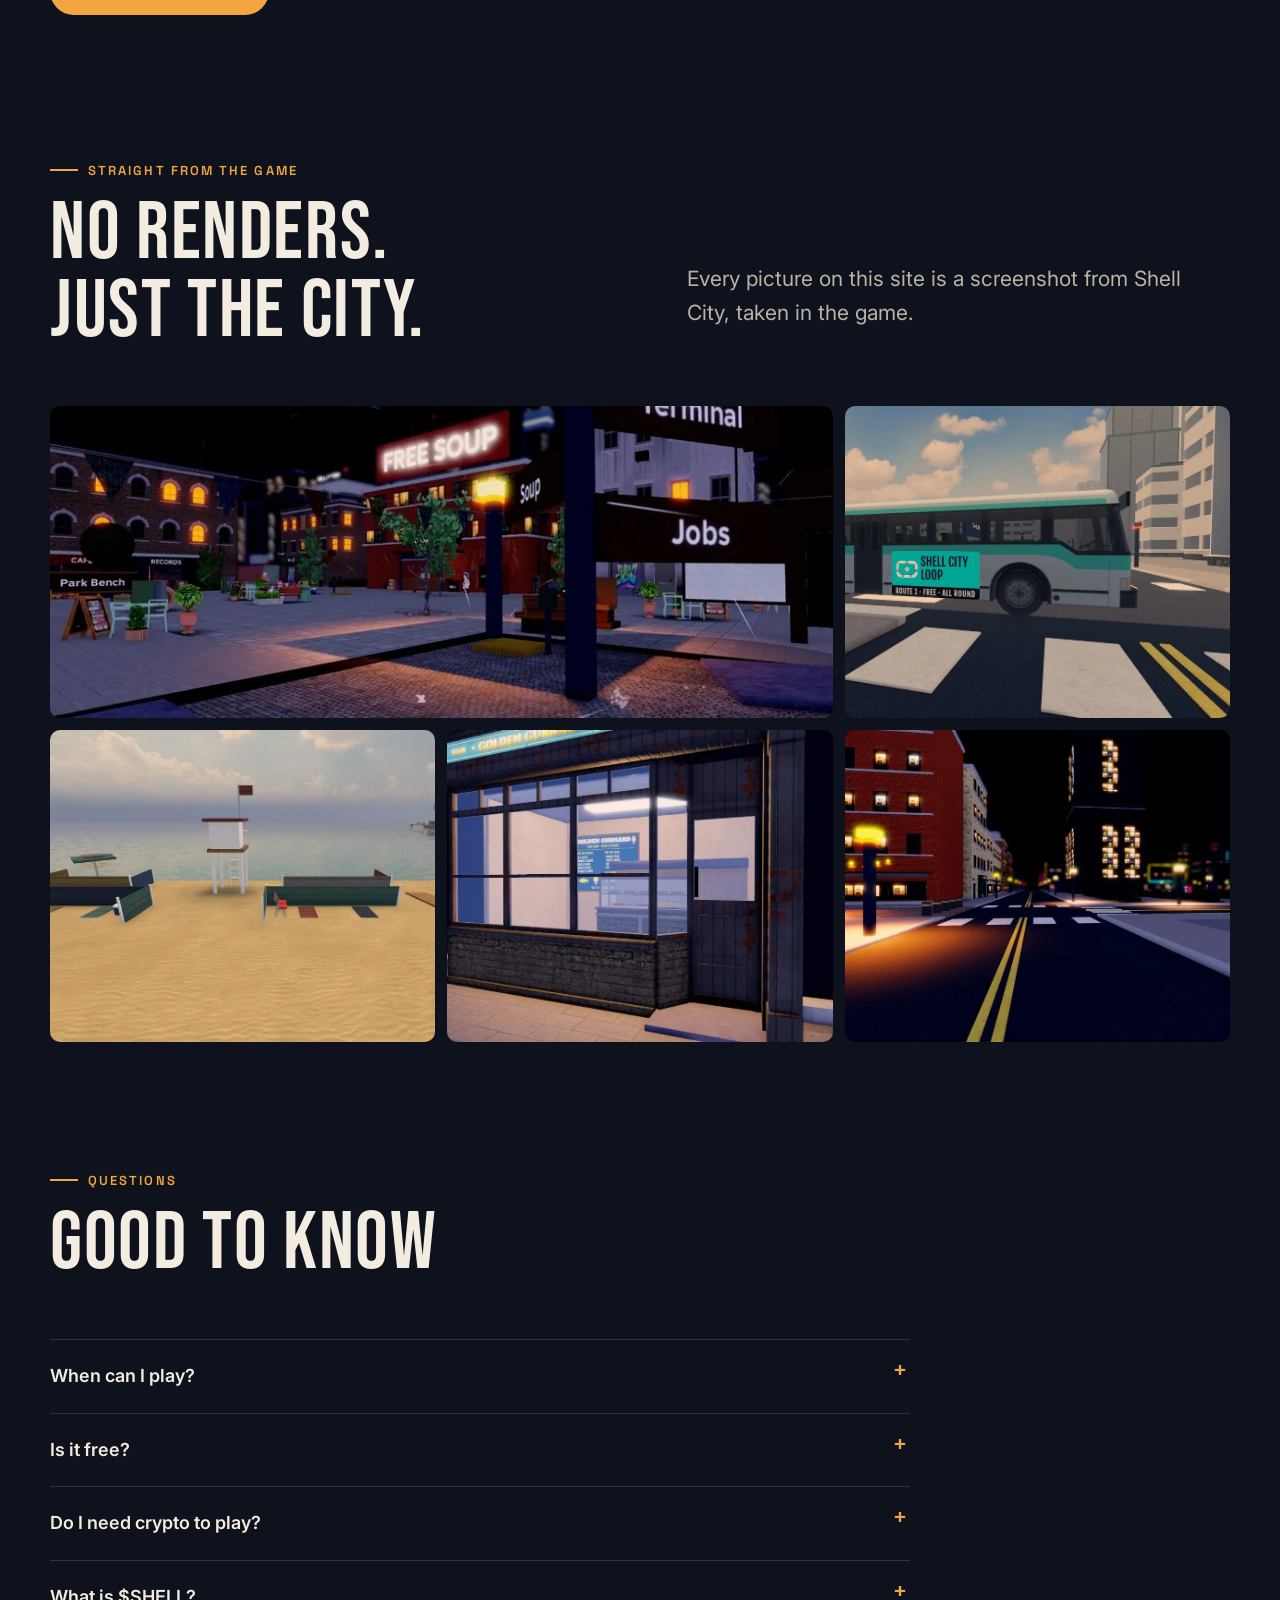
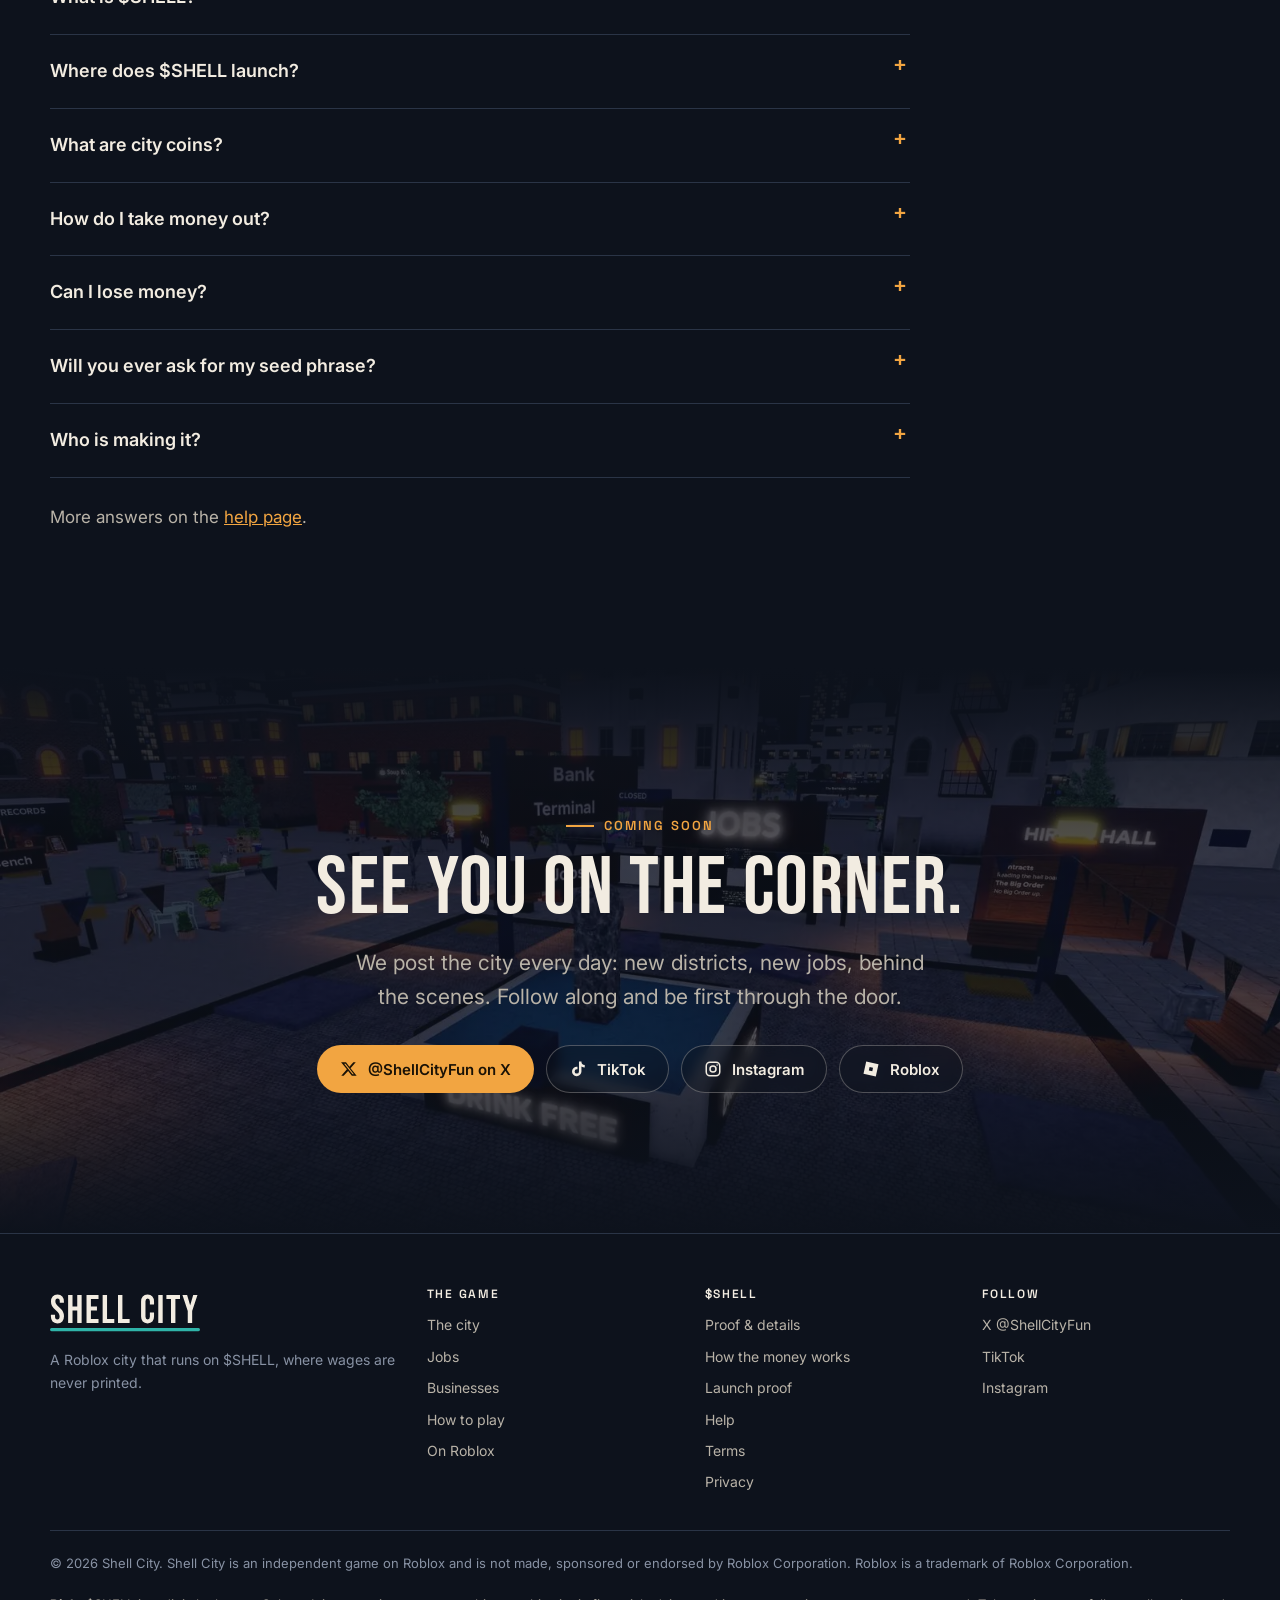
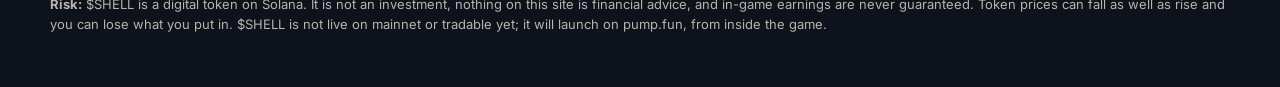
==== commit 79951448: "Home: labelled stat, star, split and pair blocks get role=group so screen readers announce their lab" ====
--- a/docs/index.html
+++ b/docs/index.html
@@ -4,7 +4,7 @@
 <meta charset="utf-8">
 <meta name="viewport" content="width=device-width, initial-scale=1, viewport-fit=cover">
 <title>Shell City — a Roblox city that runs on $SHELL</title>
-<meta name="description" content="Shell City is a Roblox city of eight districts and 29 jobs. Wages are never printed: they come from each business's wage pot, and what you earn can leave the game as $SHELL on Solana. $SHELL launched on pump.fun from inside the game. Open now.">
+<meta name="description" content="Shell City is a Roblox city of eight districts and 29 jobs. Wages are never printed: they come from each business's wage pot, and what you earn can leave the game as $SHELL on Solana. $SHELL launches on pump.fun from inside the game. Coming soon.">
 <meta name="theme-color" content="#0d121c">
 <link rel="canonical" href="https://shellcity.fun/">
 <link rel="icon" href="img/favicon-32.png" type="image/png" sizes="32x32">
@@ -13,9 +13,9 @@
 <meta property="og:type" content="website">
 <meta property="og:site_name" content="Shell City">
 <meta property="og:title" content="Shell City — Work. Explore. Live it.">
-<meta property="og:description" content="A Roblox city of eight districts and 29 jobs, where wages are never printed. $SHELL launched on pump.fun from inside the game. Open now.">
+<meta property="og:description" content="A Roblox city of eight districts and 29 jobs, where wages are never printed. $SHELL launches on pump.fun from inside the game. Coming soon.">
 <meta property="og:url" content="https://shellcity.fun/">
-<meta property="og:image" content="https://shellcity.fun/img/og-live.jpg">
+<meta property="og:image" content="https://shellcity.fun/img/og.jpg">
 <meta property="og:image:width" content="1200">
 <meta property="og:image:height" content="630">
 <meta property="og:image:alt" content="Shell City: Work. Explore. Live it. Beside it, the $SHELL coin, a pixel city skyline at night.">
@@ -64,12 +64,12 @@
 	</div>
 	<div class="wrap hero-inner">
 		<div>
-			<div class="status"><i></i> Live on Roblox</div>
+			<div class="status"><i></i> Coming soon to Roblox</div>
 			<img class="hero-logo" src="img/logo.svg" alt="" width="692" height="212">
 			<h1 id="hero-title">Shell City</h1>
 			<p class="tagline">Work. Explore. Live it.</p>
 			<p class="lede"><strong>Shell City is a Roblox game where you work jobs, run businesses and live in a city with its own money.</strong></p>
-			<p class="lede lede-2">$SHELL is the city's coin. It launched on pump.fun on __DATE__, from inside the game.</p>
+			<p class="lede lede-2">$SHELL is the city's coin. It launches on pump.fun, from inside the game.</p>
 			<div class="hero-actions">
 				<a class="btn btn-primary btn-lg" href="https://www.roblox.com/games/130170912798923" rel="noopener">
 					<svg viewBox="0 0 24 24" fill="currentColor" aria-hidden="true"><path d="M5.6 2 2 18.4 18.4 22 22 5.6 5.6 2Zm8.1 12.9-4.6-1 1-4.6 4.6 1-1 4.6Z"/></svg>
@@ -77,7 +77,7 @@
 				</a>
 				<a class="btn btn-ghost" href="https://x.com/ShellCityFun" rel="noopener">
 					<svg viewBox="0 0 24 24" fill="currentColor" aria-hidden="true"><path d="M17.8 3h3.2l-7 8 8.2 10h-6.4l-5-6.5L4.9 21H1.7l7.5-8.6L1.4 3h6.6l4.5 6 5.3-6Zm-1.1 16h1.8L7.4 4.9H5.5L16.7 19Z"/></svg>
-					Follow @ShellCityFun
+					Follow for launch
 				</a>
 			</div>
 		</div>
@@ -86,7 +86,7 @@
 			<h2 id="hero-card-title" class="sr">How it works</h2>
 			<ol class="how">
 				<li><b>Work and get paid</b><span>Pick a job, finish your shift and you're paid in $SHELL. Free to play, no wallet needed.</span></li>
-				<li><b>Own a business</b><span>Rent a market stall or claim a shop and earn from its sales. Business coins, bought and sold for $SHELL, open soon.</span></li>
+				<li><b>Own a business</b><span>Rent a market stall or claim a shop and earn from its sales. Business coins, bought and sold for $SHELL, open after launch.</span></li>
 				<li><b>Cash out</b><span>Send the $SHELL you earned to your own Solana wallet, after a few days of play.</span></li>
 			</ol>
 			<a class="more" href="#economy">How the money works →</a>
@@ -94,7 +94,7 @@
 	</div>
 </section>
 
-<div class="stats" aria-label="Shell City in numbers">
+<div class="stats" role="group" aria-label="Shell City in numbers">
 	<div class="wrap">
 		<ul>
 			<li><b>8</b><span>districts on one map</span></li>
@@ -181,7 +181,7 @@
 				<p style="margin:0;color:var(--chalk-dim);font-size:15.5px">Plus cook and register posts at every market stall, and senior posts once you know the work.</p>
 			</div>
 		</div>
-		<div class="stars-row reveal" aria-label="Pay by stars">
+		<div class="stars-row reveal" role="group" aria-label="Pay by stars">
 			<div><b aria-hidden="true">★★★</b><span>100%</span><p style="margin:0;font-size:14px;color:var(--chalk-dim)">Three stars: the full posted price</p></div>
 			<div><b aria-hidden="true">★★</b><span>80%</span><p style="margin:0;font-size:14px;color:var(--chalk-dim)">Two stars</p></div>
 			<div><b aria-hidden="true">★</b><span>30%</span><p style="margin:0;font-size:14px;color:var(--chalk-dim)">One star</p></div>
@@ -260,7 +260,7 @@
 				<li><div><b>Free means free</b><span>Soup, water and a bench always work, just slowly. Nobody pays to play.</span></div></li>
 				<li><div><b>No hidden costs</b><span>Every price, fee and loss is shown at the moment you decide.</span></div></li>
 			</ol>
-			<div class="flow" aria-label="Where a purchase goes">
+			<div class="flow" role="group" aria-label="Where a purchase goes">
 				<div><b>85%</b><span>to the business: its wage pot, and its owner's till if it has one</span></div>
 				<div><b>10%</b><span>to buy back the business's coin and destroy it, so fewer exist. Until city coins open, it goes to the treasury.</span></div>
 				<div><b>5%</b><span>to the city treasury</span></div>
@@ -289,10 +289,10 @@
 				<p class="eyebrow">The $SHELL launch</p>
 				<h2 id="launch-title">Launched from<br>inside the game.</h2>
 			</div>
-			<p class="lede">$SHELL launched on pump.fun on __DATE__, from inside Shell City. The launch was pressed in a live Roblox game server, and its record goes up for anyone to check once it is made public.</p>
+			<p class="lede">$SHELL launches on pump.fun from inside Shell City. The launch is pressed in a live Roblox game server, and the record of it goes up for anyone to check.</p>
 		</div>
 		<p style="color:var(--chalk-dim);max-width:62ch;margin:0 0 18px">$SHELL is bought and sold for SOL, and every city coin is bought and sold for $SHELL.</p>
-		<div class="pairs reveal" aria-label="Which coins trade for which">
+		<div class="pairs reveal" role="group" aria-label="Which coins trade for which">
 			<div class="tok"><b>SOL</b><span>Solana's own coin</span></div>
 			<div class="link">trades for</div>
 			<div class="tok main"><img class="coin" src="img/coins/shell.png" alt="" width="56" height="56" loading="lazy"><b>$SHELL</b><span>the city's money</span></div>
@@ -300,11 +300,11 @@
 			<div class="tok"><b>City coins</b><span>one for each business, more later</span></div>
 		</div>
 		<div class="cards reveal">
-			<div class="card"><h3>From inside the city</h3><p>The launch was made in game, on a live server, by Shell City's owner. Not from a website.</p></div>
-			<div class="card"><h3>City coins</h3><p>Each business gets its own coin, bought and sold for $SHELL inside the game. Every trade costs 2%, shown before you confirm. Later, players can launch their own. Follow @ShellCityFun for the day city coins open.</p></div>
+			<div class="card"><h3>From inside the city</h3><p>The launch is made in game, on a live server, by Shell City's owner. Not from a website, and not before the city is ready.</p></div>
+			<div class="card"><h3>City coins</h3><p>Each business gets its own coin, bought and sold for $SHELL inside the game. Every trade costs 2%, shown before you confirm. Later, players can launch their own. City coins open after $SHELL launches.</p></div>
 			<div class="card"><h3>Check the record</h3><p>Once the launch is made public, the <a href="proof/" style="color:var(--teal)">proof page</a> lists the launch transactions, the note written into them, the game server and the game version, so you can check each one. More in <a href="details.html" style="color:var(--teal)">Proof &amp; details</a>.</p></div>
 		</div>
-		<p class="note">Only trust links from shellcity.fun and @ShellCityFun. Token prices can fall as well as rise, and nothing here is financial advice.</p>
+		<p class="note">$SHELL is not live or tradable yet. Until it launches, any token using the name is not ours. Only trust links from shellcity.fun and @ShellCityFun.</p>
 	</div>
 </section>
 
@@ -318,7 +318,7 @@
 			<p class="lede">Shell City is free on Roblox. You never need a wallet to play, work, earn or spend.</p>
 		</div>
 		<ol class="play reveal">
-			<li><b>Open the game</b><span>Find Shell City on Roblox, on any device Roblox runs on.</span></li>
+			<li><b>Open the game</b><span>Find Shell City on Roblox, on any device Roblox runs on. The doors open on launch day.</span></li>
 			<li><b>Eat and drink free</b><span>Drink at the fountain, eat at the Soup Kitchen and rest on a bench. Free, forever.</span></li>
 			<li><b>Pick a job</b><span>Choose one off the board at the Corner, clock in and finish your shift to get paid.</span></li>
 			<li><b>Build a life</b><span>Spend at the shops, rent a stall, claim a business or save. Withdrawing is optional.</span></li>
@@ -355,12 +355,12 @@
 			</div>
 		</div>
 		<div class="faq reveal">
-			<details><summary>When can I play?</summary><p>Now. Shell City is open on Roblox. Follow @ShellCityFun for new districts, jobs and events.</p></details>
+			<details><summary>When can I play?</summary><p>Shell City opens on Roblox the day $SHELL launches. The opening is announced on X, TikTok and Instagram first, so follow @ShellCityFun to catch it.</p></details>
 			<details><summary>Is it free?</summary><p>Yes. Shell City is free to play on Roblox. Food, water and rest are free forever, and your first wage comes from working, not paying.</p></details>
 			<details><summary>Do I need crypto to play?</summary><p>No. You never need a wallet to play, work, earn or spend. $SHELL is just the money inside the city. A wallet only matters if you want to take money out.</p></details>
 			<details><summary>What is $SHELL?</summary><p>$SHELL is a coin on Solana, a public blockchain. In the game it is the money every wage, price and purchase is counted in. The whole money system has been run end to end on Solana's free test network, with public transactions: see <a href="details.html" style="color:var(--teal)">Proof &amp; details</a>.</p></details>
-			<details><summary>Where did $SHELL launch?</summary><p>On pump.fun on __DATE__, from inside Shell City. Once the launch is made public, its record goes up at <a href="proof/" style="color:var(--teal)">shellcity.fun/proof</a>.</p></details>
-			<details><summary>What are city coins?</summary><p>Coins for the city's businesses, each bought and sold for $SHELL at the trading terminal in the game. Every trade costs 2%, shown before you confirm. Later, players will be able to launch their own there too. Follow @ShellCityFun for the day city coins open.</p></details>
+			<details><summary>Where does $SHELL launch?</summary><p>On pump.fun, from inside Shell City. It is not live or tradable yet. Once the launch is made public, its record goes up at <a href="proof/" style="color:var(--teal)">shellcity.fun/proof</a>.</p></details>
+			<details><summary>What are city coins?</summary><p>Coins for the city's businesses, each bought and sold for $SHELL at the trading terminal in the game. Every trade costs 2%, shown before you confirm. Later, players will be able to launch their own there too. City coins open after $SHELL launches.</p></details>
 			<details><summary>How do I take money out?</summary><p>Earned $SHELL can leave once your Street Cred reaches 100. You build that up by playing over a few days: paid shifts, a meal or rent, a delivery or repair. You send it to any Solana address you choose, and the fee is shown before you confirm. The 2,500 $SHELL start grant is spendable in the game but never withdrawable.</p></details>
 			<details><summary>Can I lose money?</summary><p>Yes. Token prices can fall as well as rise, and trading city coins can lose money. Prices, fees and losses are always shown before you decide. Earnings are never guaranteed, and nothing on this site is financial advice.</p></details>
 			<details><summary>Will you ever ask for my seed phrase?</summary><p>Never. Shell City never asks for a seed phrase or private key, never asks you to connect a wallet, and never messages you first about money. Anyone who does is not us.</p></details>
@@ -373,9 +373,9 @@
 <section class="cta" aria-labelledby="cta-title">
 	<img src="img/cta.webp" alt="" loading="lazy" width="1600" height="900">
 	<div class="wrap">
-		<p class="eyebrow" style="justify-content:center">Open now</p>
+		<p class="eyebrow" style="justify-content:center">Coming soon</p>
 		<h2 id="cta-title">See you on the Corner.</h2>
-		<p class="lede">We post the city every day: new districts, new jobs, behind the scenes. Come on in.</p>
+		<p class="lede">We post the city every day: new districts, new jobs, behind the scenes. Follow along and be first through the door.</p>
 		<div class="socials">
 			<a class="btn btn-primary" href="https://x.com/ShellCityFun" rel="noopener"><svg viewBox="0 0 24 24" fill="currentColor" aria-hidden="true"><path d="M17.8 3h3.2l-7 8 8.2 10h-6.4l-5-6.5L4.9 21H1.7l7.5-8.6L1.4 3h6.6l4.5 6 5.3-6Zm-1.1 16h1.8L7.4 4.9H5.5L16.7 19Z"/></svg>@ShellCityFun on X</a>
 			<a class="btn btn-ghost" href="https://www.tiktok.com/@shellcityfun" rel="noopener"><svg viewBox="0 0 24 24" fill="currentColor" aria-hidden="true"><path d="M16.6 2h-3.3v13.2a2.9 2.9 0 1 1-2.9-2.9c.3 0 .6 0 .9.1V9a6.3 6.3 0 1 0 5.3 6.2V8.6a7.9 7.9 0 0 0 4.4 1.4V6.7a4.5 4.5 0 0 1-4.4-4.7Z"/></svg>TikTok</a>
@@ -400,7 +400,7 @@
 		</div>
 		<div class="legal">
 			<p>© <span id="year">2026</span> Shell City. Shell City is an independent game on Roblox and is not made, sponsored or endorsed by Roblox Corporation. Roblox is a trademark of Roblox Corporation.</p>
-			<p class="footer-risk"><strong>Risk:</strong> $SHELL is a digital token on Solana. It is not an investment, nothing on this site is financial advice, and in-game earnings are never guaranteed. Token prices can fall as well as rise and you can lose what you put in. $SHELL launched on pump.fun, from inside the game.</p>
+			<p class="footer-risk"><strong>Risk:</strong> $SHELL is a digital token on Solana. It is not an investment, nothing on this site is financial advice, and in-game earnings are never guaranteed. Token prices can fall as well as rise and you can lose what you put in. $SHELL is not live on mainnet or tradable yet; it will launch on pump.fun, from inside the game.</p>
 		</div>
 	</div>
 </footer>
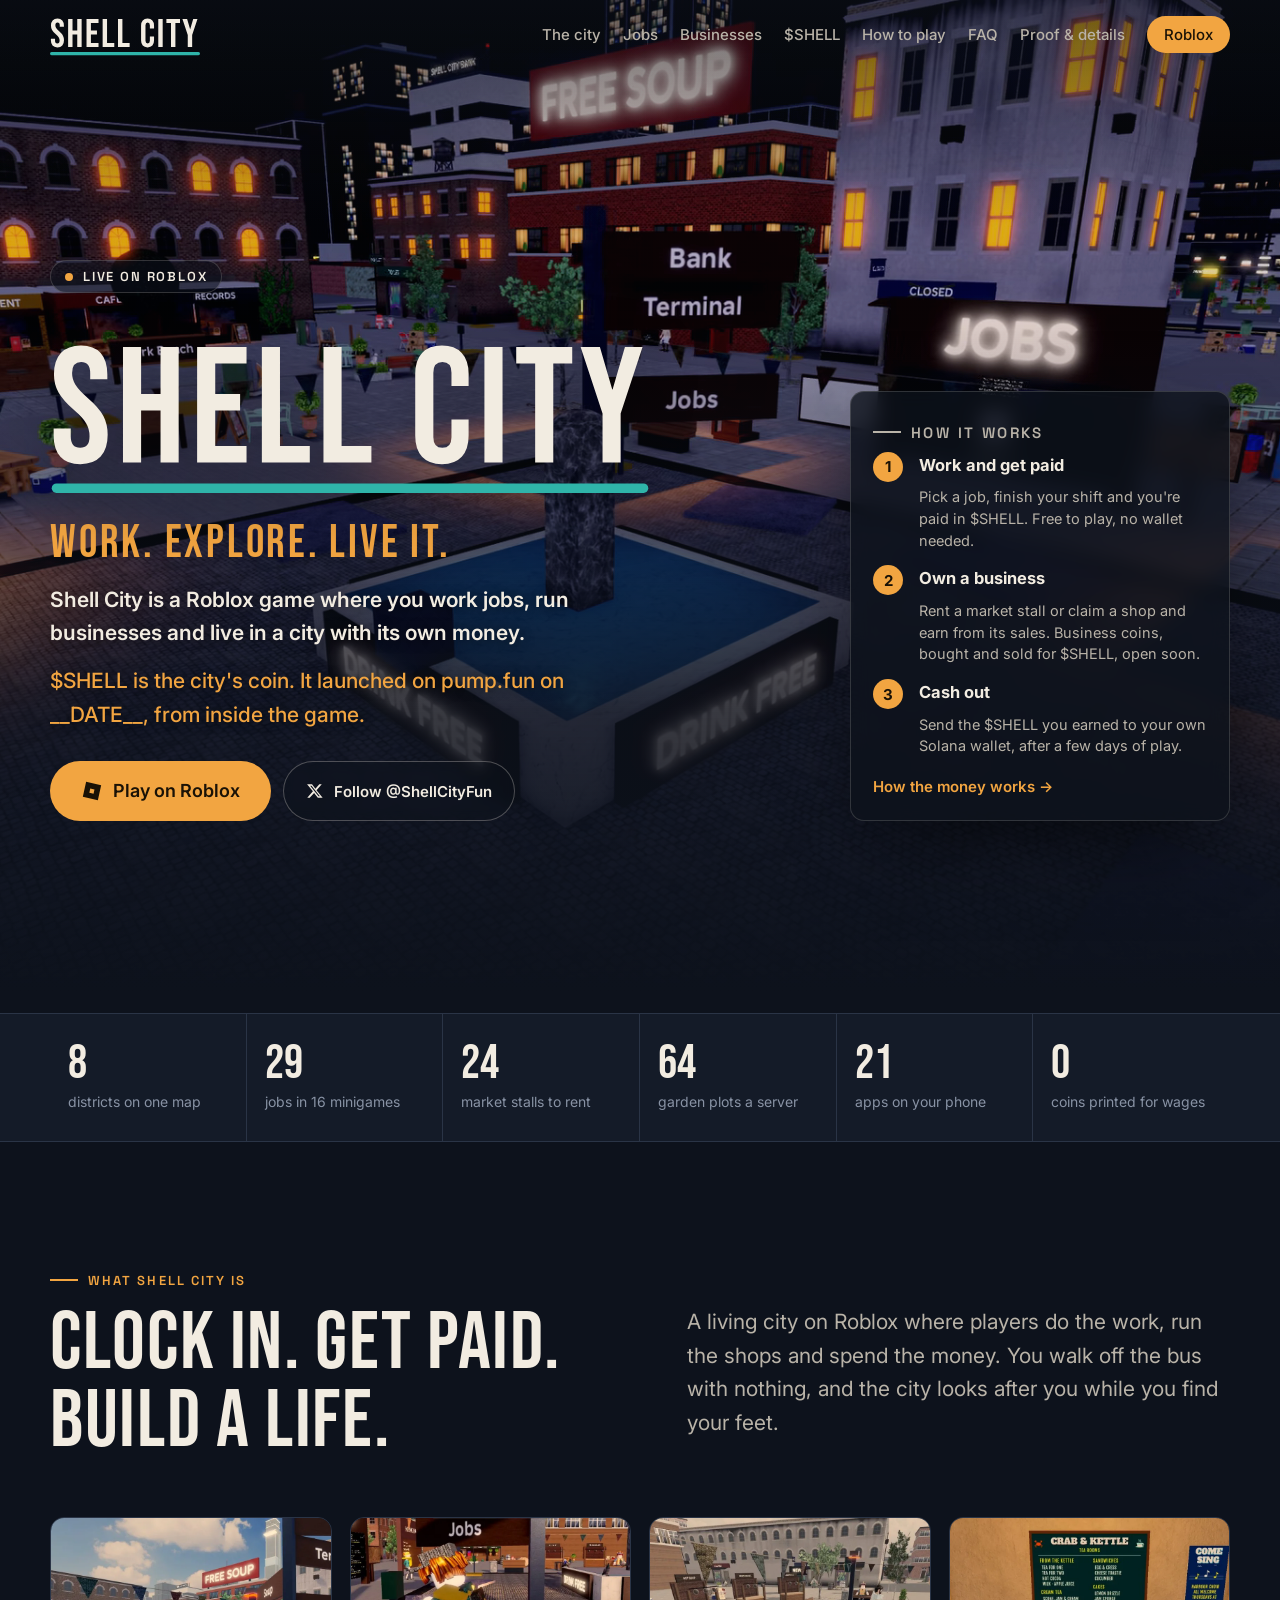
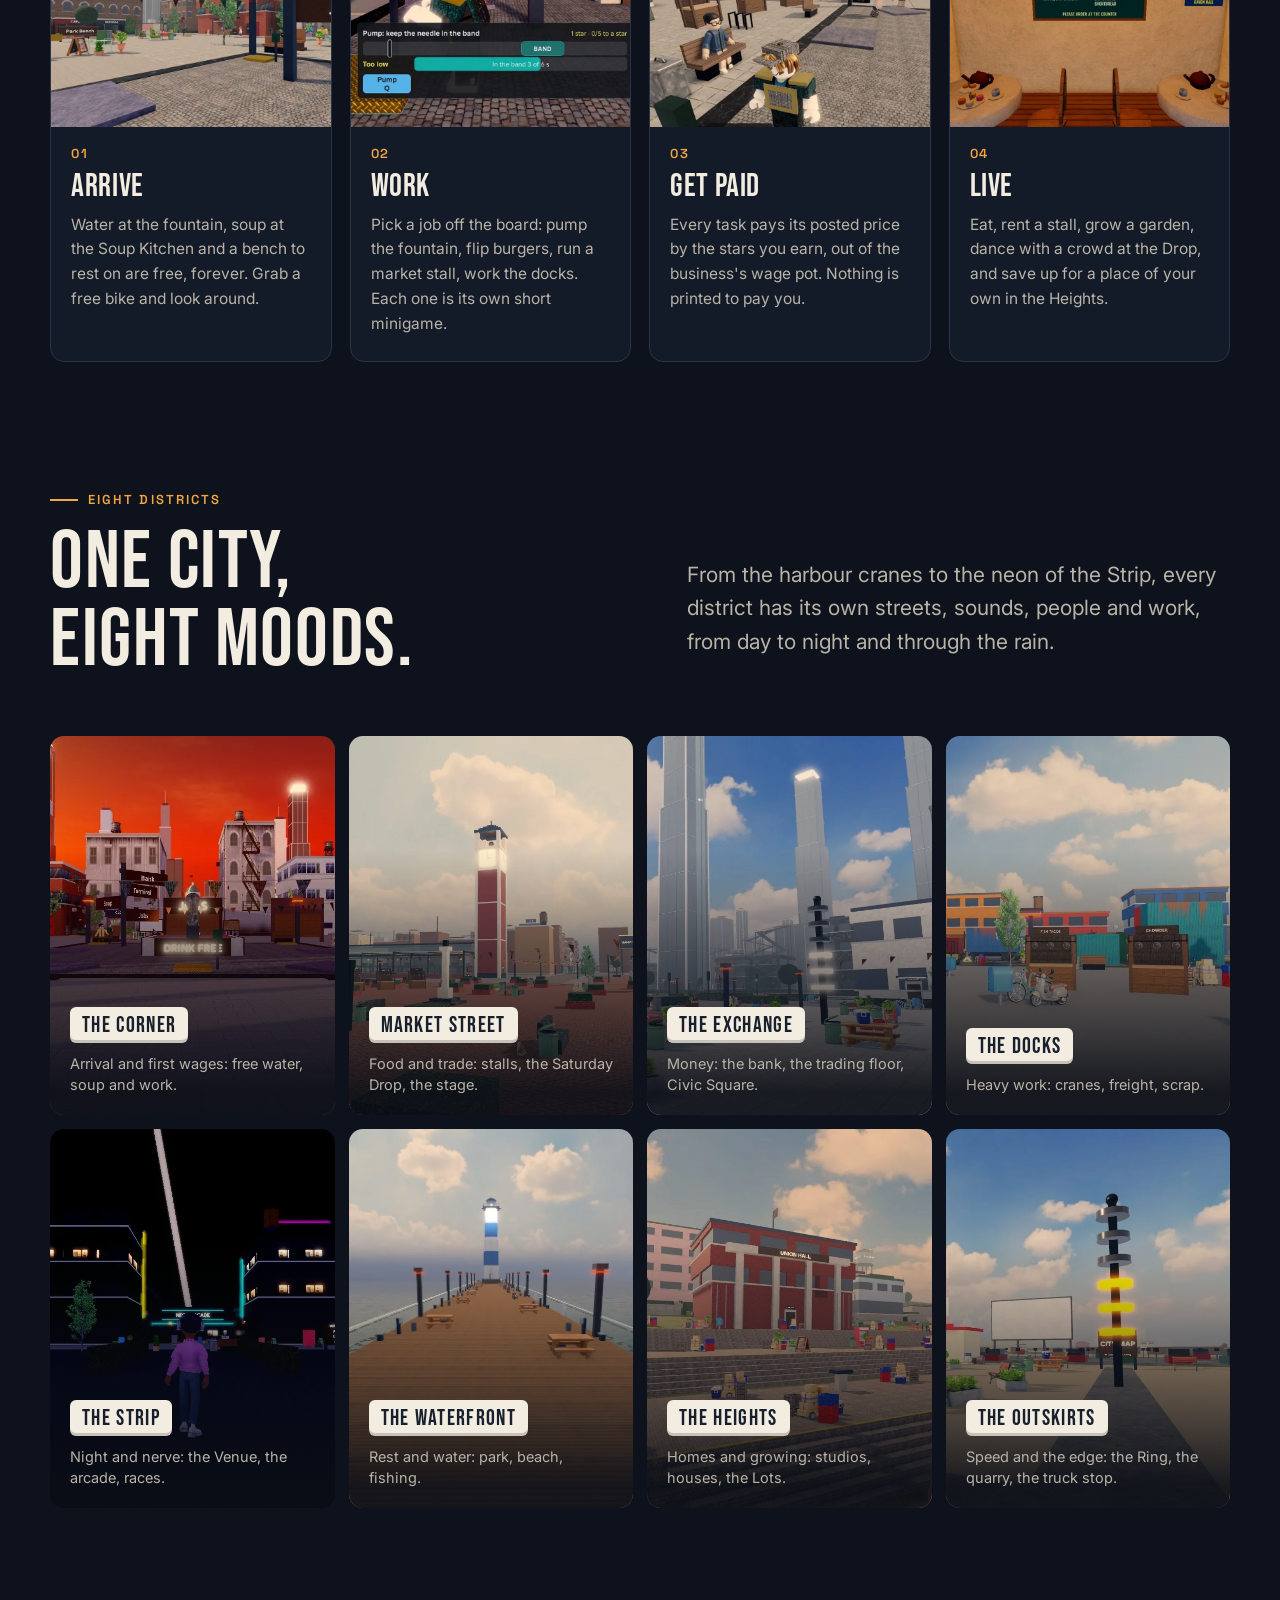
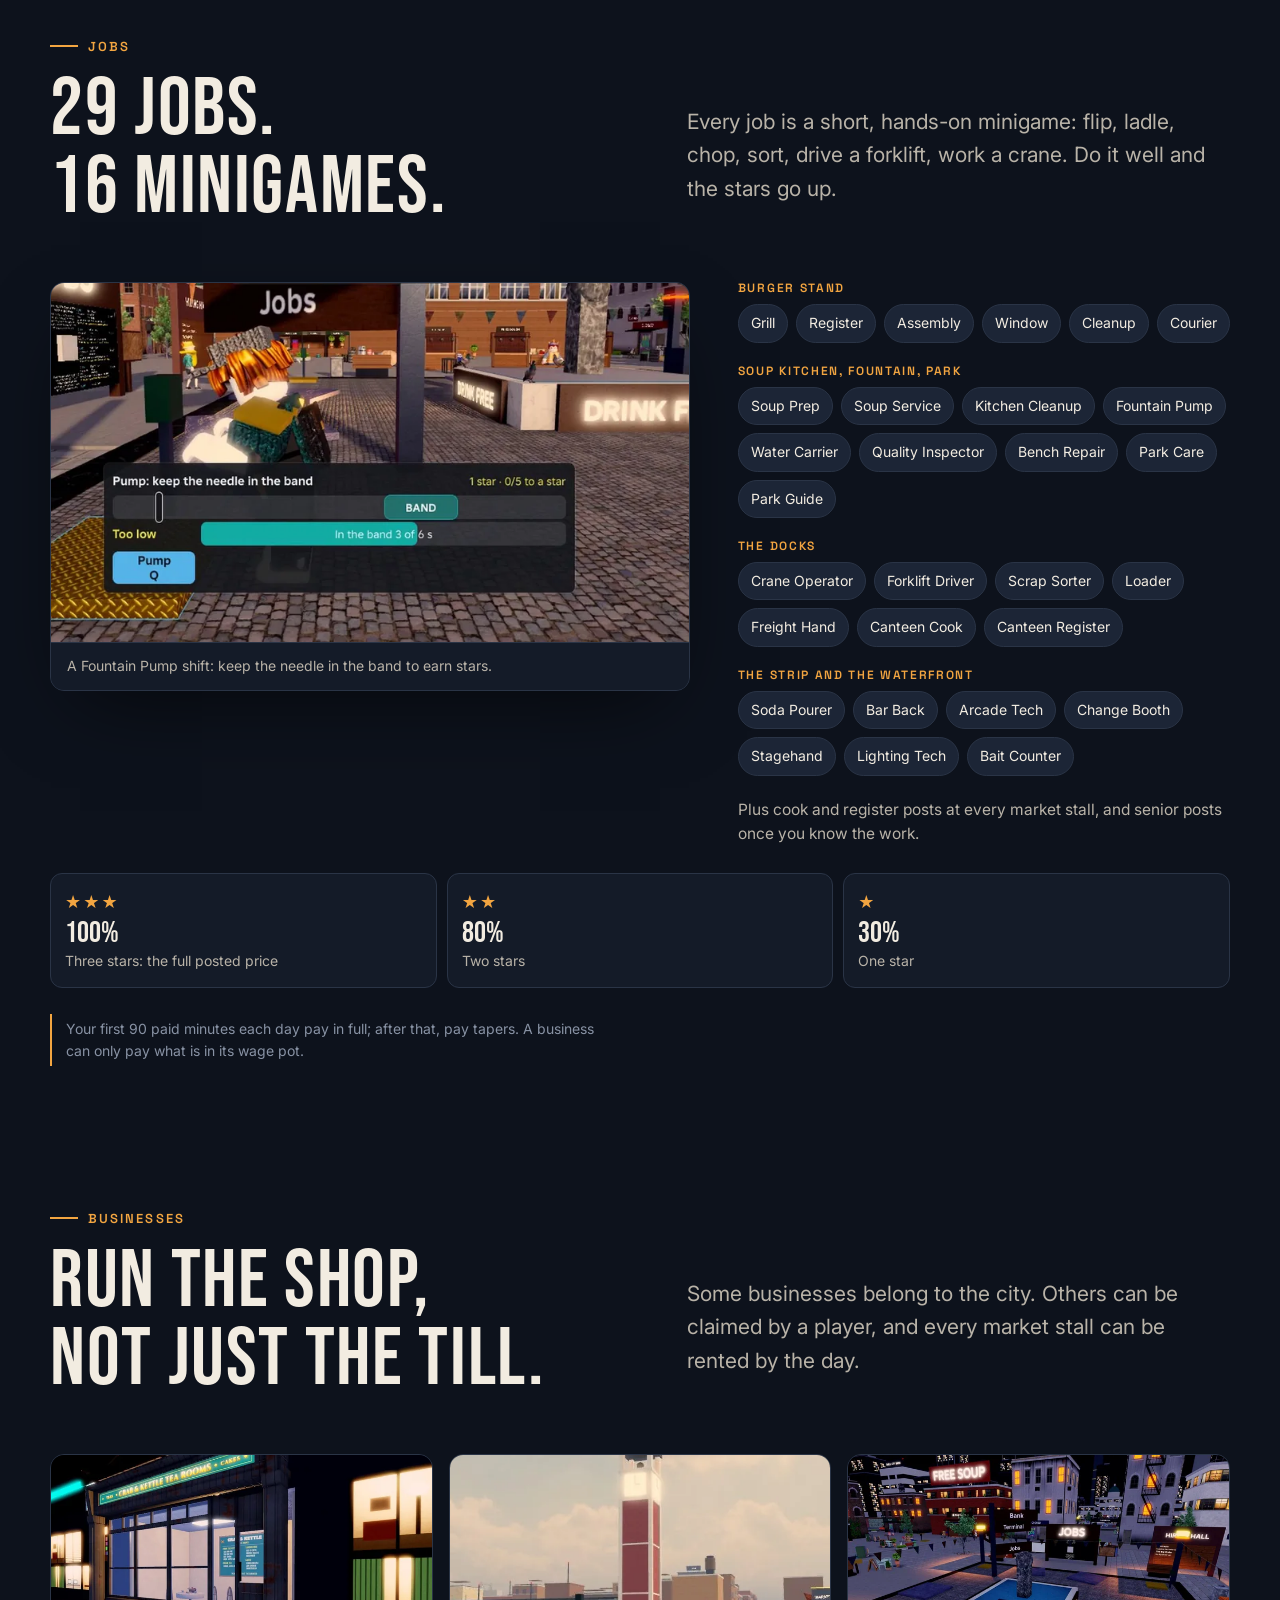
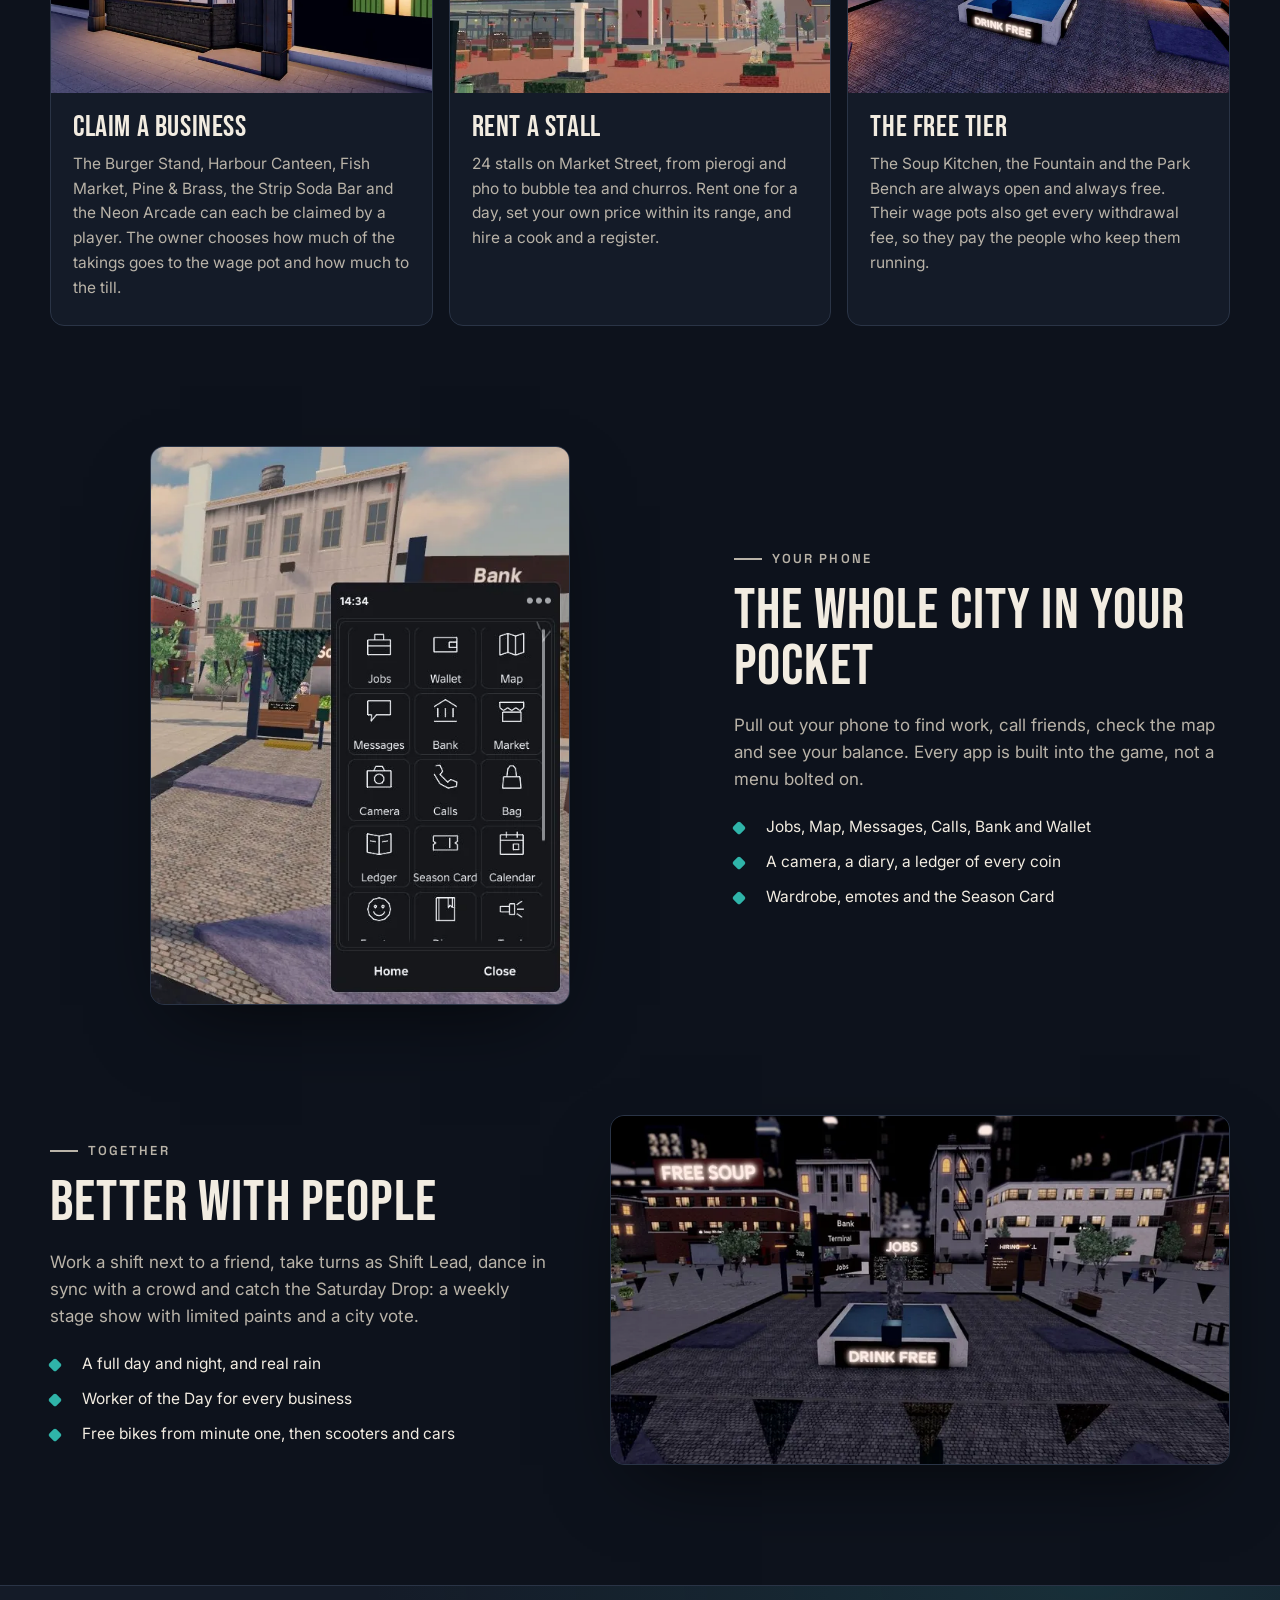
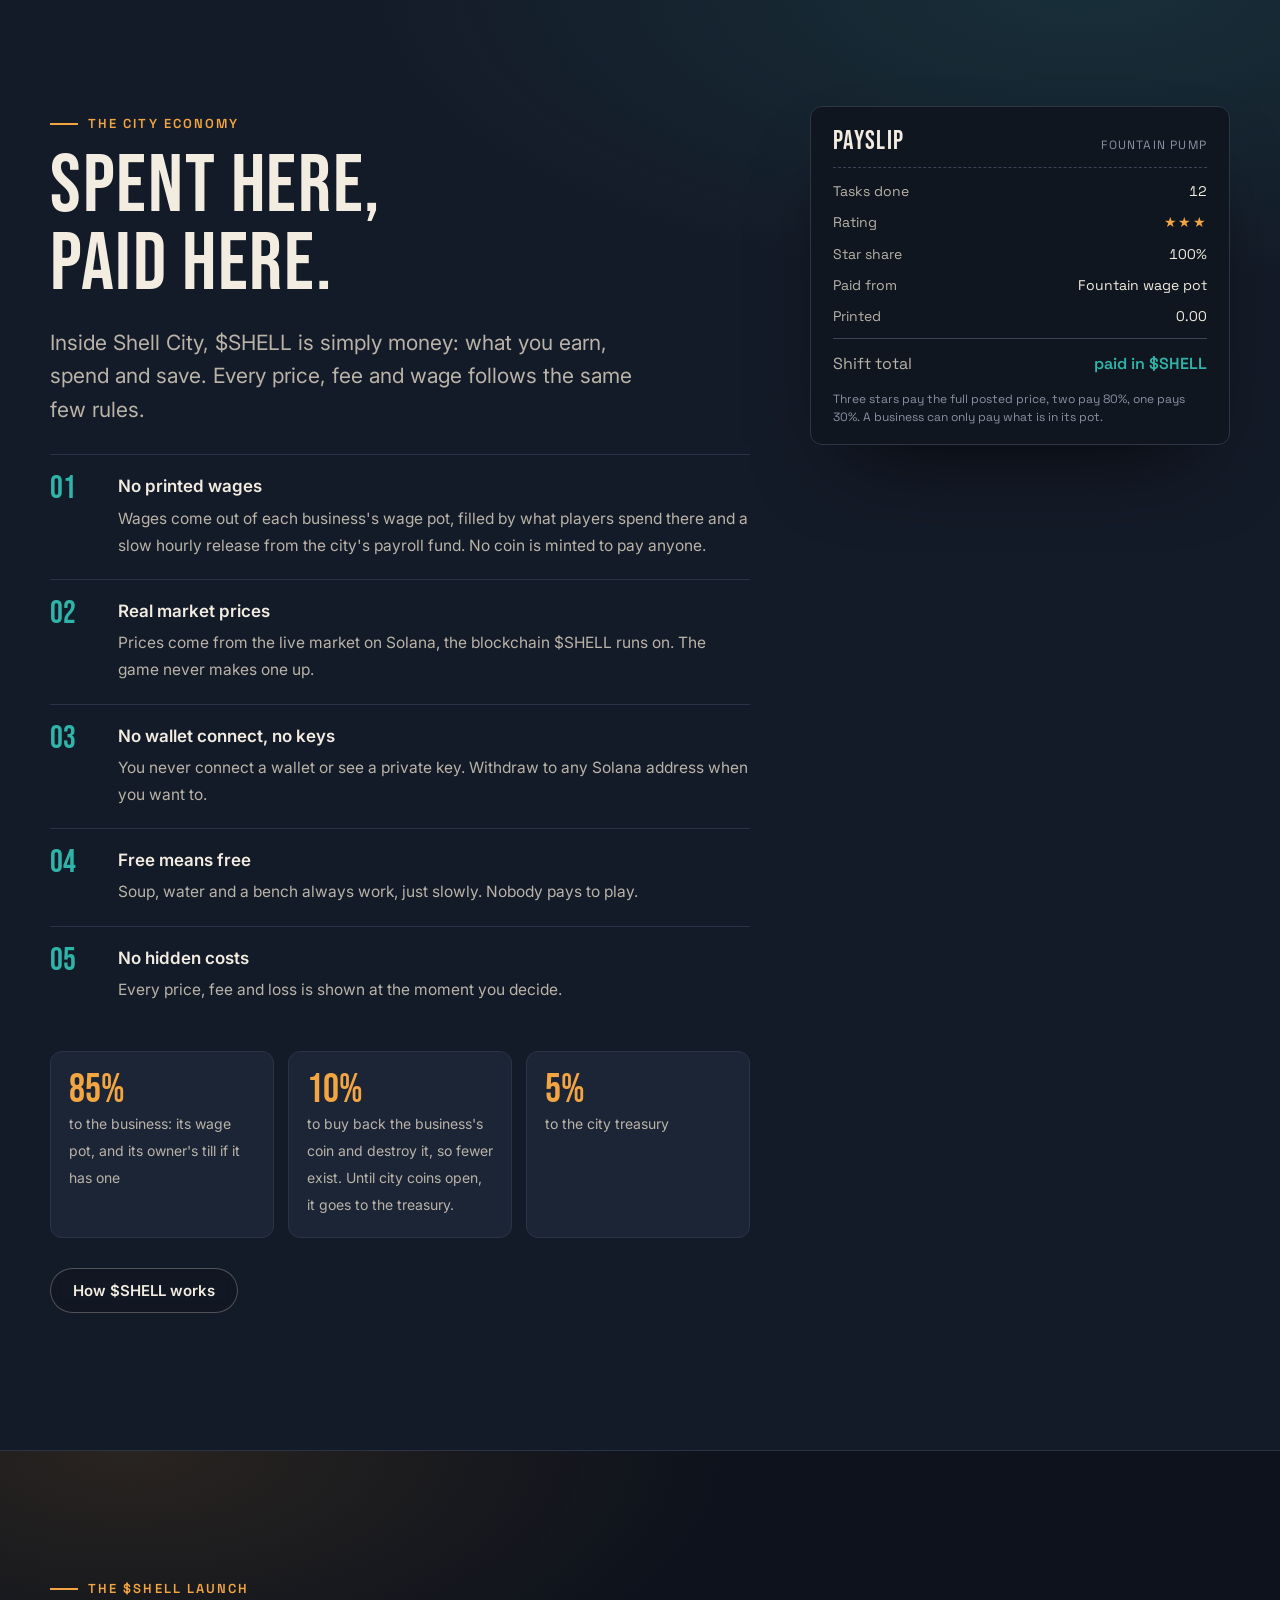
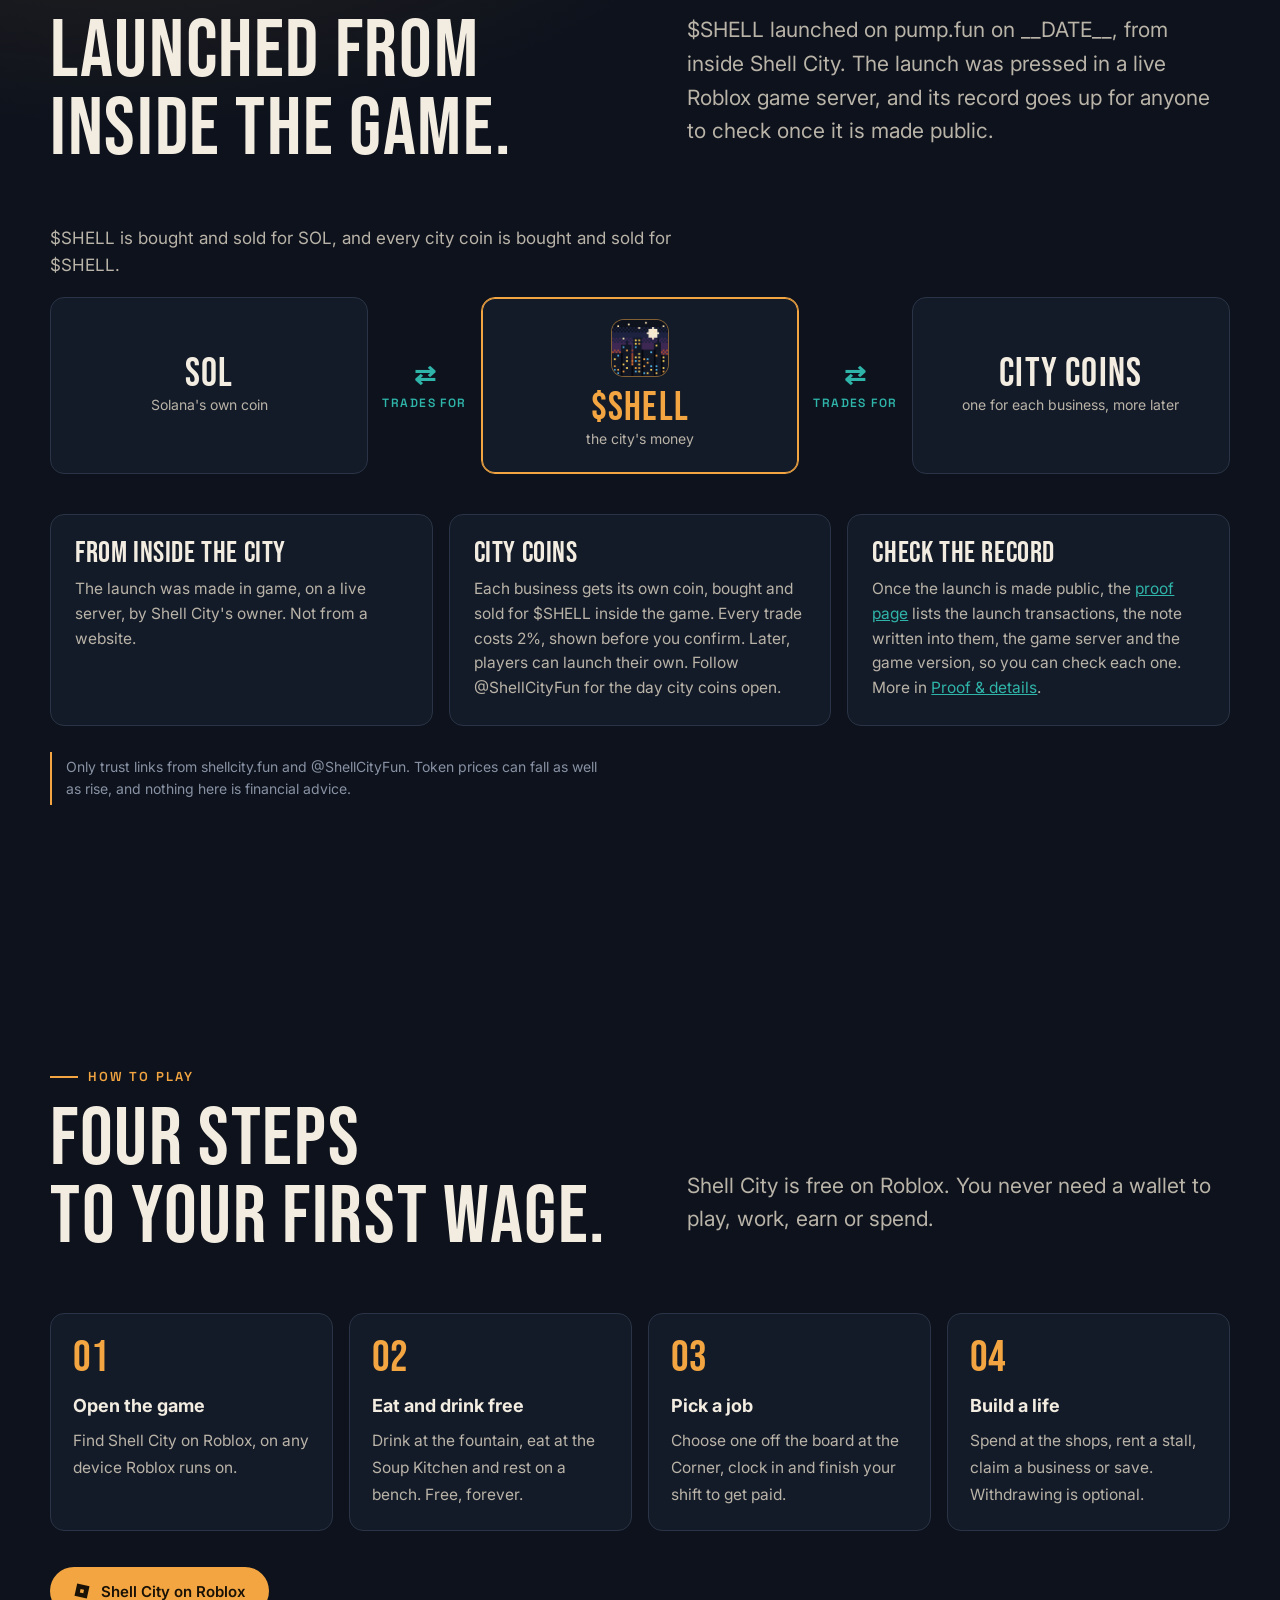
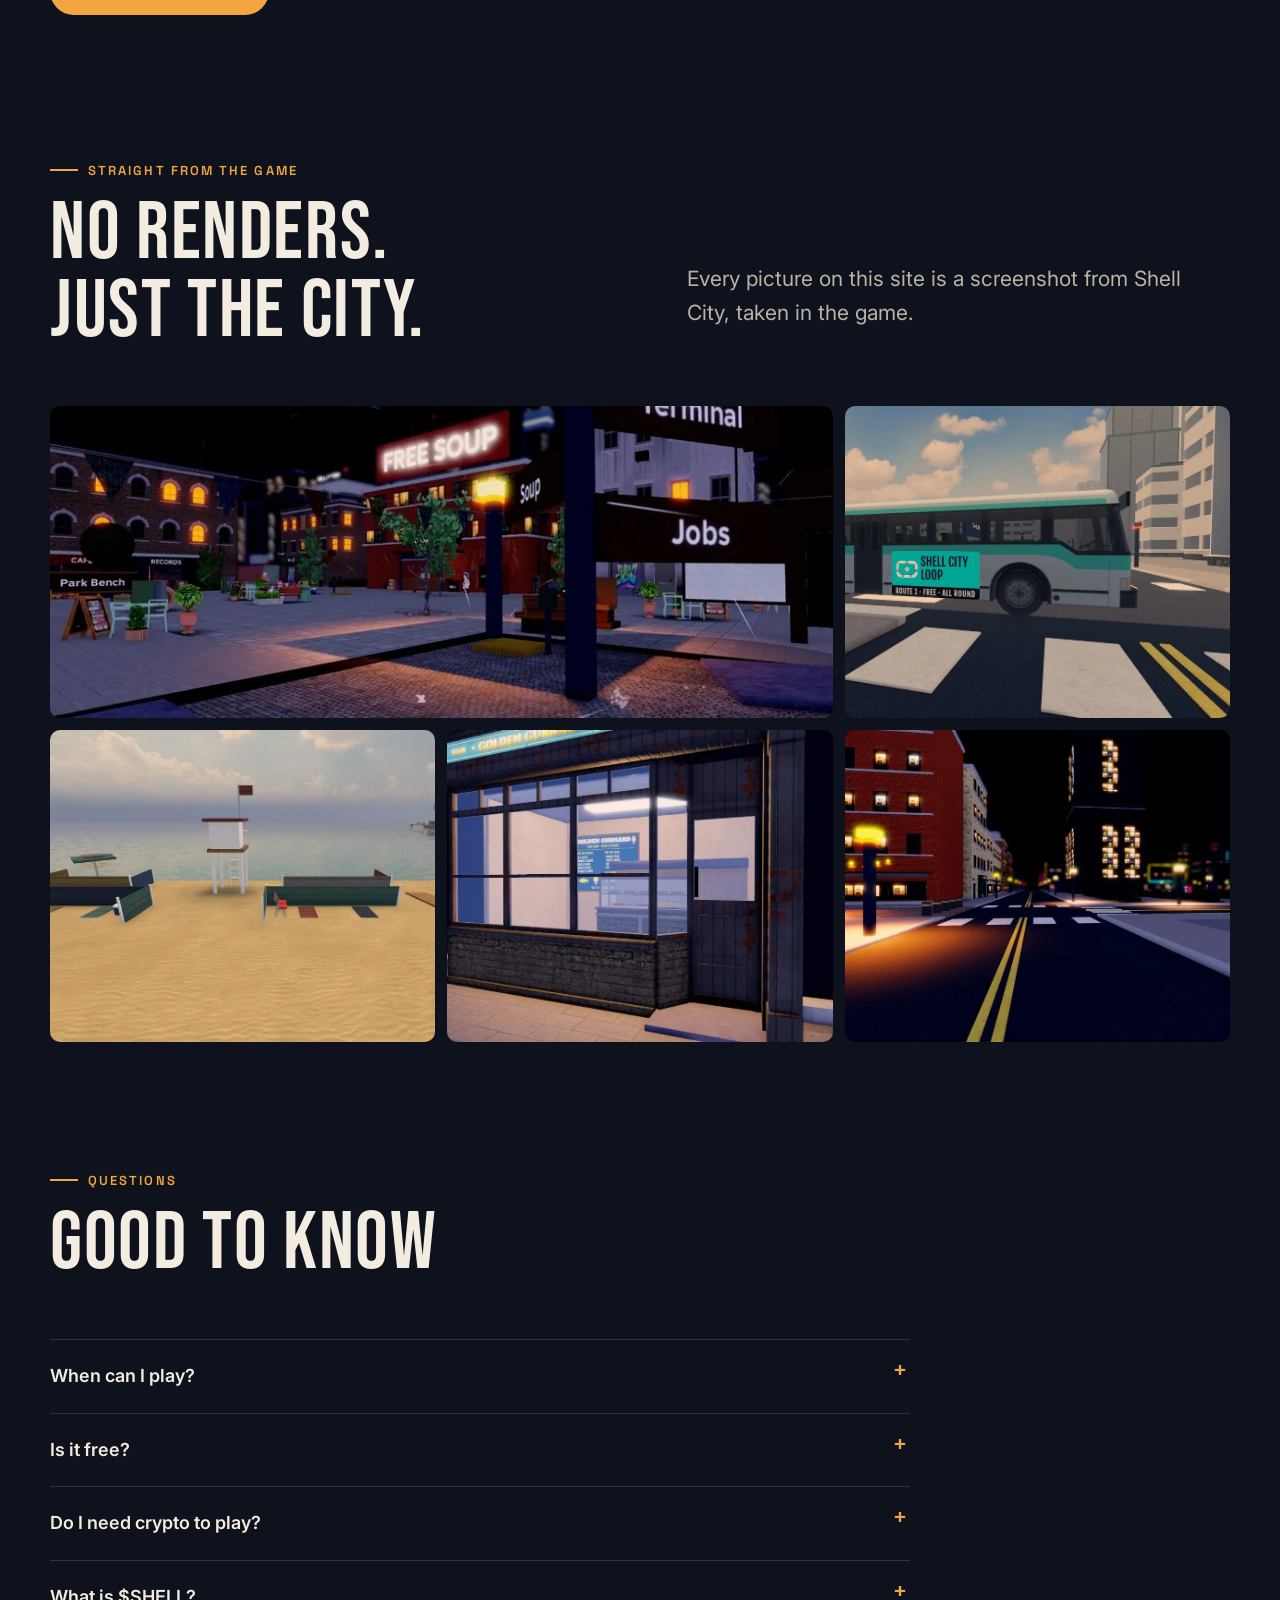
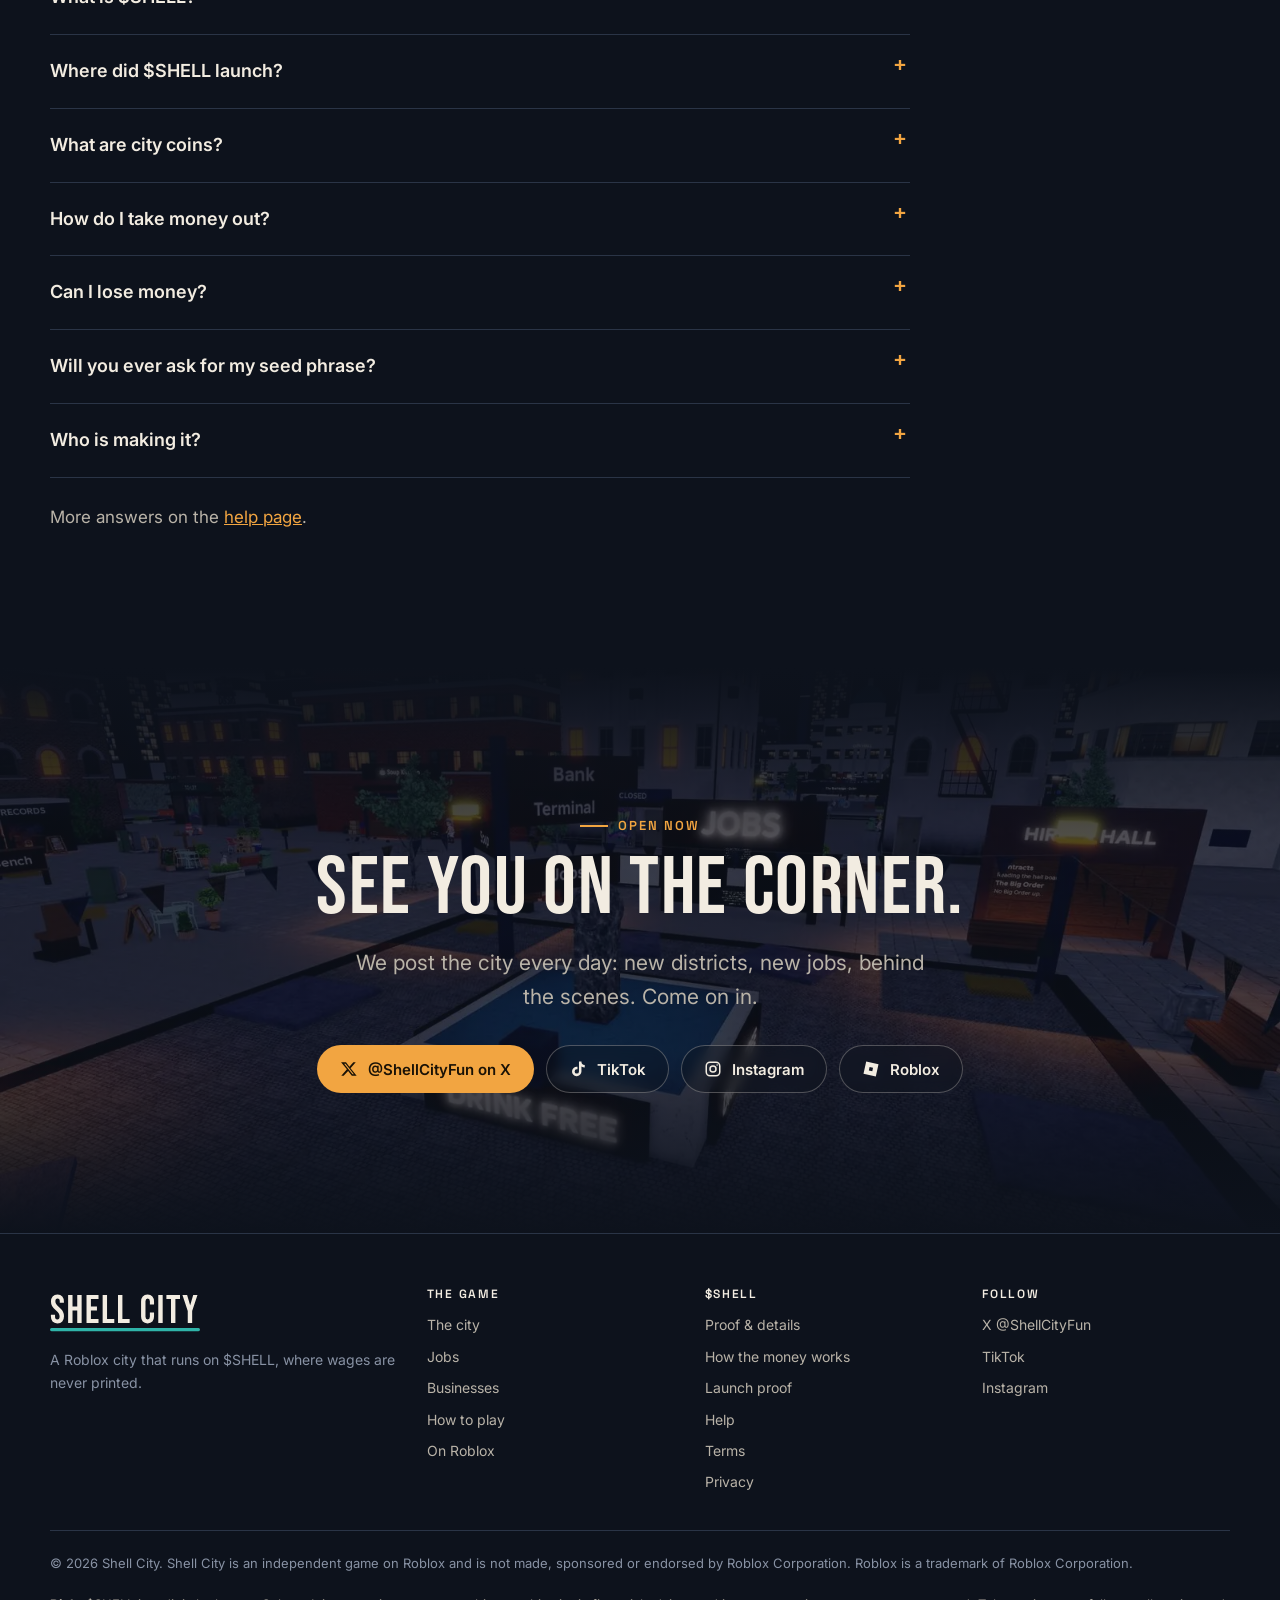
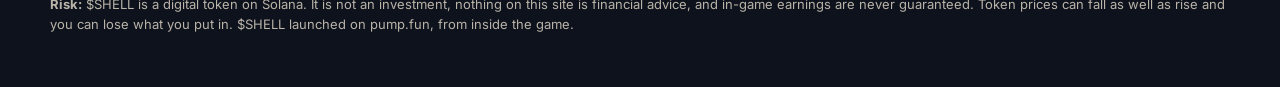
==== commit cf7b35ad: "Merge branch 'main' into raydium-live" ====
--- a/docs/index.html
+++ b/docs/index.html
@@ -4,7 +4,7 @@
 <meta charset="utf-8">
 <meta name="viewport" content="width=device-width, initial-scale=1, viewport-fit=cover">
 <title>Shell City — a Roblox city that runs on $SHELL</title>
-<meta name="description" content="Shell City is a Roblox city of eight districts and 29 jobs. Wages are never printed: they come from each business's wage pot, and what you earn can leave the game as $SHELL on Solana. $SHELL launches on pump.fun from inside the game. Coming soon.">
+<meta name="description" content="Shell City is a Roblox city of eight districts and 29 jobs. Wages are never printed: they come from each business's wage pot, and what you earn can leave the game as $SHELL on Solana. $SHELL launched on pump.fun from inside the game. Open now.">
 <meta name="theme-color" content="#0d121c">
 <link rel="canonical" href="https://shellcity.fun/">
 <link rel="icon" href="img/favicon-32.png" type="image/png" sizes="32x32">
@@ -13,9 +13,9 @@
 <meta property="og:type" content="website">
 <meta property="og:site_name" content="Shell City">
 <meta property="og:title" content="Shell City — Work. Explore. Live it.">
-<meta property="og:description" content="A Roblox city of eight districts and 29 jobs, where wages are never printed. $SHELL launches on pump.fun from inside the game. Coming soon.">
+<meta property="og:description" content="A Roblox city of eight districts and 29 jobs, where wages are never printed. $SHELL launched on pump.fun from inside the game. Open now.">
 <meta property="og:url" content="https://shellcity.fun/">
-<meta property="og:image" content="https://shellcity.fun/img/og.jpg">
+<meta property="og:image" content="https://shellcity.fun/img/og-live.jpg">
 <meta property="og:image:width" content="1200">
 <meta property="og:image:height" content="630">
 <meta property="og:image:alt" content="Shell City: Work. Explore. Live it. Beside it, the $SHELL coin, a pixel city skyline at night.">
@@ -64,12 +64,12 @@
 	</div>
 	<div class="wrap hero-inner">
 		<div>
-			<div class="status"><i></i> Coming soon to Roblox</div>
+			<div class="status"><i></i> Live on Roblox</div>
 			<img class="hero-logo" src="img/logo.svg" alt="" width="692" height="212">
 			<h1 id="hero-title">Shell City</h1>
 			<p class="tagline">Work. Explore. Live it.</p>
 			<p class="lede"><strong>Shell City is a Roblox game where you work jobs, run businesses and live in a city with its own money.</strong></p>
-			<p class="lede lede-2">$SHELL is the city's coin. It launches on pump.fun, from inside the game.</p>
+			<p class="lede lede-2">$SHELL is the city's coin. It launched on pump.fun on __DATE__, from inside the game.</p>
 			<div class="hero-actions">
 				<a class="btn btn-primary btn-lg" href="https://www.roblox.com/games/130170912798923" rel="noopener">
 					<svg viewBox="0 0 24 24" fill="currentColor" aria-hidden="true"><path d="M5.6 2 2 18.4 18.4 22 22 5.6 5.6 2Zm8.1 12.9-4.6-1 1-4.6 4.6 1-1 4.6Z"/></svg>
@@ -77,7 +77,7 @@
 				</a>
 				<a class="btn btn-ghost" href="https://x.com/ShellCityFun" rel="noopener">
 					<svg viewBox="0 0 24 24" fill="currentColor" aria-hidden="true"><path d="M17.8 3h3.2l-7 8 8.2 10h-6.4l-5-6.5L4.9 21H1.7l7.5-8.6L1.4 3h6.6l4.5 6 5.3-6Zm-1.1 16h1.8L7.4 4.9H5.5L16.7 19Z"/></svg>
-					Follow for launch
+					Follow @ShellCityFun
 				</a>
 			</div>
 		</div>
@@ -86,7 +86,7 @@
 			<h2 id="hero-card-title" class="sr">How it works</h2>
 			<ol class="how">
 				<li><b>Work and get paid</b><span>Pick a job, finish your shift and you're paid in $SHELL. Free to play, no wallet needed.</span></li>
-				<li><b>Own a business</b><span>Rent a market stall or claim a shop and earn from its sales. Business coins, bought and sold for $SHELL, open after launch.</span></li>
+				<li><b>Own a business</b><span>Rent a market stall or claim a shop and earn from its sales. Business coins, bought and sold for $SHELL, open soon.</span></li>
 				<li><b>Cash out</b><span>Send the $SHELL you earned to your own Solana wallet, after a few days of play.</span></li>
 			</ol>
 			<a class="more" href="#economy">How the money works →</a>
@@ -289,7 +289,7 @@
 				<p class="eyebrow">The $SHELL launch</p>
 				<h2 id="launch-title">Launched from<br>inside the game.</h2>
 			</div>
-			<p class="lede">$SHELL launches on pump.fun from inside Shell City. The launch is pressed in a live Roblox game server, and the record of it goes up for anyone to check.</p>
+			<p class="lede">$SHELL launched on pump.fun on __DATE__, from inside Shell City. The launch was pressed in a live Roblox game server, and its record goes up for anyone to check once it is made public.</p>
 		</div>
 		<p style="color:var(--chalk-dim);max-width:62ch;margin:0 0 18px">$SHELL is bought and sold for SOL, and every city coin is bought and sold for $SHELL.</p>
 		<div class="pairs reveal" role="group" aria-label="Which coins trade for which">
@@ -300,11 +300,11 @@
 			<div class="tok"><b>City coins</b><span>one for each business, more later</span></div>
 		</div>
 		<div class="cards reveal">
-			<div class="card"><h3>From inside the city</h3><p>The launch is made in game, on a live server, by Shell City's owner. Not from a website, and not before the city is ready.</p></div>
-			<div class="card"><h3>City coins</h3><p>Each business gets its own coin, bought and sold for $SHELL inside the game. Every trade costs 2%, shown before you confirm. Later, players can launch their own. City coins open after $SHELL launches.</p></div>
+			<div class="card"><h3>From inside the city</h3><p>The launch was made in game, on a live server, by Shell City's owner. Not from a website.</p></div>
+			<div class="card"><h3>City coins</h3><p>Each business gets its own coin, bought and sold for $SHELL inside the game. Every trade costs 2%, shown before you confirm. Later, players can launch their own. Follow @ShellCityFun for the day city coins open.</p></div>
 			<div class="card"><h3>Check the record</h3><p>Once the launch is made public, the <a href="proof/" style="color:var(--teal)">proof page</a> lists the launch transactions, the note written into them, the game server and the game version, so you can check each one. More in <a href="details.html" style="color:var(--teal)">Proof &amp; details</a>.</p></div>
 		</div>
-		<p class="note">$SHELL is not live or tradable yet. Until it launches, any token using the name is not ours. Only trust links from shellcity.fun and @ShellCityFun.</p>
+		<p class="note">Only trust links from shellcity.fun and @ShellCityFun. Token prices can fall as well as rise, and nothing here is financial advice.</p>
 	</div>
 </section>
 
@@ -318,7 +318,7 @@
 			<p class="lede">Shell City is free on Roblox. You never need a wallet to play, work, earn or spend.</p>
 		</div>
 		<ol class="play reveal">
-			<li><b>Open the game</b><span>Find Shell City on Roblox, on any device Roblox runs on. The doors open on launch day.</span></li>
+			<li><b>Open the game</b><span>Find Shell City on Roblox, on any device Roblox runs on.</span></li>
 			<li><b>Eat and drink free</b><span>Drink at the fountain, eat at the Soup Kitchen and rest on a bench. Free, forever.</span></li>
 			<li><b>Pick a job</b><span>Choose one off the board at the Corner, clock in and finish your shift to get paid.</span></li>
 			<li><b>Build a life</b><span>Spend at the shops, rent a stall, claim a business or save. Withdrawing is optional.</span></li>
@@ -355,12 +355,12 @@
 			</div>
 		</div>
 		<div class="faq reveal">
-			<details><summary>When can I play?</summary><p>Shell City opens on Roblox the day $SHELL launches. The opening is announced on X, TikTok and Instagram first, so follow @ShellCityFun to catch it.</p></details>
+			<details><summary>When can I play?</summary><p>Now. Shell City is open on Roblox. Follow @ShellCityFun for new districts, jobs and events.</p></details>
 			<details><summary>Is it free?</summary><p>Yes. Shell City is free to play on Roblox. Food, water and rest are free forever, and your first wage comes from working, not paying.</p></details>
 			<details><summary>Do I need crypto to play?</summary><p>No. You never need a wallet to play, work, earn or spend. $SHELL is just the money inside the city. A wallet only matters if you want to take money out.</p></details>
 			<details><summary>What is $SHELL?</summary><p>$SHELL is a coin on Solana, a public blockchain. In the game it is the money every wage, price and purchase is counted in. The whole money system has been run end to end on Solana's free test network, with public transactions: see <a href="details.html" style="color:var(--teal)">Proof &amp; details</a>.</p></details>
-			<details><summary>Where does $SHELL launch?</summary><p>On pump.fun, from inside Shell City. It is not live or tradable yet. Once the launch is made public, its record goes up at <a href="proof/" style="color:var(--teal)">shellcity.fun/proof</a>.</p></details>
-			<details><summary>What are city coins?</summary><p>Coins for the city's businesses, each bought and sold for $SHELL at the trading terminal in the game. Every trade costs 2%, shown before you confirm. Later, players will be able to launch their own there too. City coins open after $SHELL launches.</p></details>
+			<details><summary>Where did $SHELL launch?</summary><p>On pump.fun on __DATE__, from inside Shell City. Once the launch is made public, its record goes up at <a href="proof/" style="color:var(--teal)">shellcity.fun/proof</a>.</p></details>
+			<details><summary>What are city coins?</summary><p>Coins for the city's businesses, each bought and sold for $SHELL at the trading terminal in the game. Every trade costs 2%, shown before you confirm. Later, players will be able to launch their own there too. Follow @ShellCityFun for the day city coins open.</p></details>
 			<details><summary>How do I take money out?</summary><p>Earned $SHELL can leave once your Street Cred reaches 100. You build that up by playing over a few days: paid shifts, a meal or rent, a delivery or repair. You send it to any Solana address you choose, and the fee is shown before you confirm. The 2,500 $SHELL start grant is spendable in the game but never withdrawable.</p></details>
 			<details><summary>Can I lose money?</summary><p>Yes. Token prices can fall as well as rise, and trading city coins can lose money. Prices, fees and losses are always shown before you decide. Earnings are never guaranteed, and nothing on this site is financial advice.</p></details>
 			<details><summary>Will you ever ask for my seed phrase?</summary><p>Never. Shell City never asks for a seed phrase or private key, never asks you to connect a wallet, and never messages you first about money. Anyone who does is not us.</p></details>
@@ -373,9 +373,9 @@
 <section class="cta" aria-labelledby="cta-title">
 	<img src="img/cta.webp" alt="" loading="lazy" width="1600" height="900">
 	<div class="wrap">
-		<p class="eyebrow" style="justify-content:center">Coming soon</p>
+		<p class="eyebrow" style="justify-content:center">Open now</p>
 		<h2 id="cta-title">See you on the Corner.</h2>
-		<p class="lede">We post the city every day: new districts, new jobs, behind the scenes. Follow along and be first through the door.</p>
+		<p class="lede">We post the city every day: new districts, new jobs, behind the scenes. Come on in.</p>
 		<div class="socials">
 			<a class="btn btn-primary" href="https://x.com/ShellCityFun" rel="noopener"><svg viewBox="0 0 24 24" fill="currentColor" aria-hidden="true"><path d="M17.8 3h3.2l-7 8 8.2 10h-6.4l-5-6.5L4.9 21H1.7l7.5-8.6L1.4 3h6.6l4.5 6 5.3-6Zm-1.1 16h1.8L7.4 4.9H5.5L16.7 19Z"/></svg>@ShellCityFun on X</a>
 			<a class="btn btn-ghost" href="https://www.tiktok.com/@shellcityfun" rel="noopener"><svg viewBox="0 0 24 24" fill="currentColor" aria-hidden="true"><path d="M16.6 2h-3.3v13.2a2.9 2.9 0 1 1-2.9-2.9c.3 0 .6 0 .9.1V9a6.3 6.3 0 1 0 5.3 6.2V8.6a7.9 7.9 0 0 0 4.4 1.4V6.7a4.5 4.5 0 0 1-4.4-4.7Z"/></svg>TikTok</a>
@@ -400,7 +400,7 @@
 		</div>
 		<div class="legal">
 			<p>© <span id="year">2026</span> Shell City. Shell City is an independent game on Roblox and is not made, sponsored or endorsed by Roblox Corporation. Roblox is a trademark of Roblox Corporation.</p>
-			<p class="footer-risk"><strong>Risk:</strong> $SHELL is a digital token on Solana. It is not an investment, nothing on this site is financial advice, and in-game earnings are never guaranteed. Token prices can fall as well as rise and you can lose what you put in. $SHELL is not live on mainnet or tradable yet; it will launch on pump.fun, from inside the game.</p>
+			<p class="footer-risk"><strong>Risk:</strong> $SHELL is a digital token on Solana. It is not an investment, nothing on this site is financial advice, and in-game earnings are never guaranteed. Token prices can fall as well as rise and you can lose what you put in. $SHELL launched on pump.fun, from inside the game.</p>
 		</div>
 	</div>
 </footer>
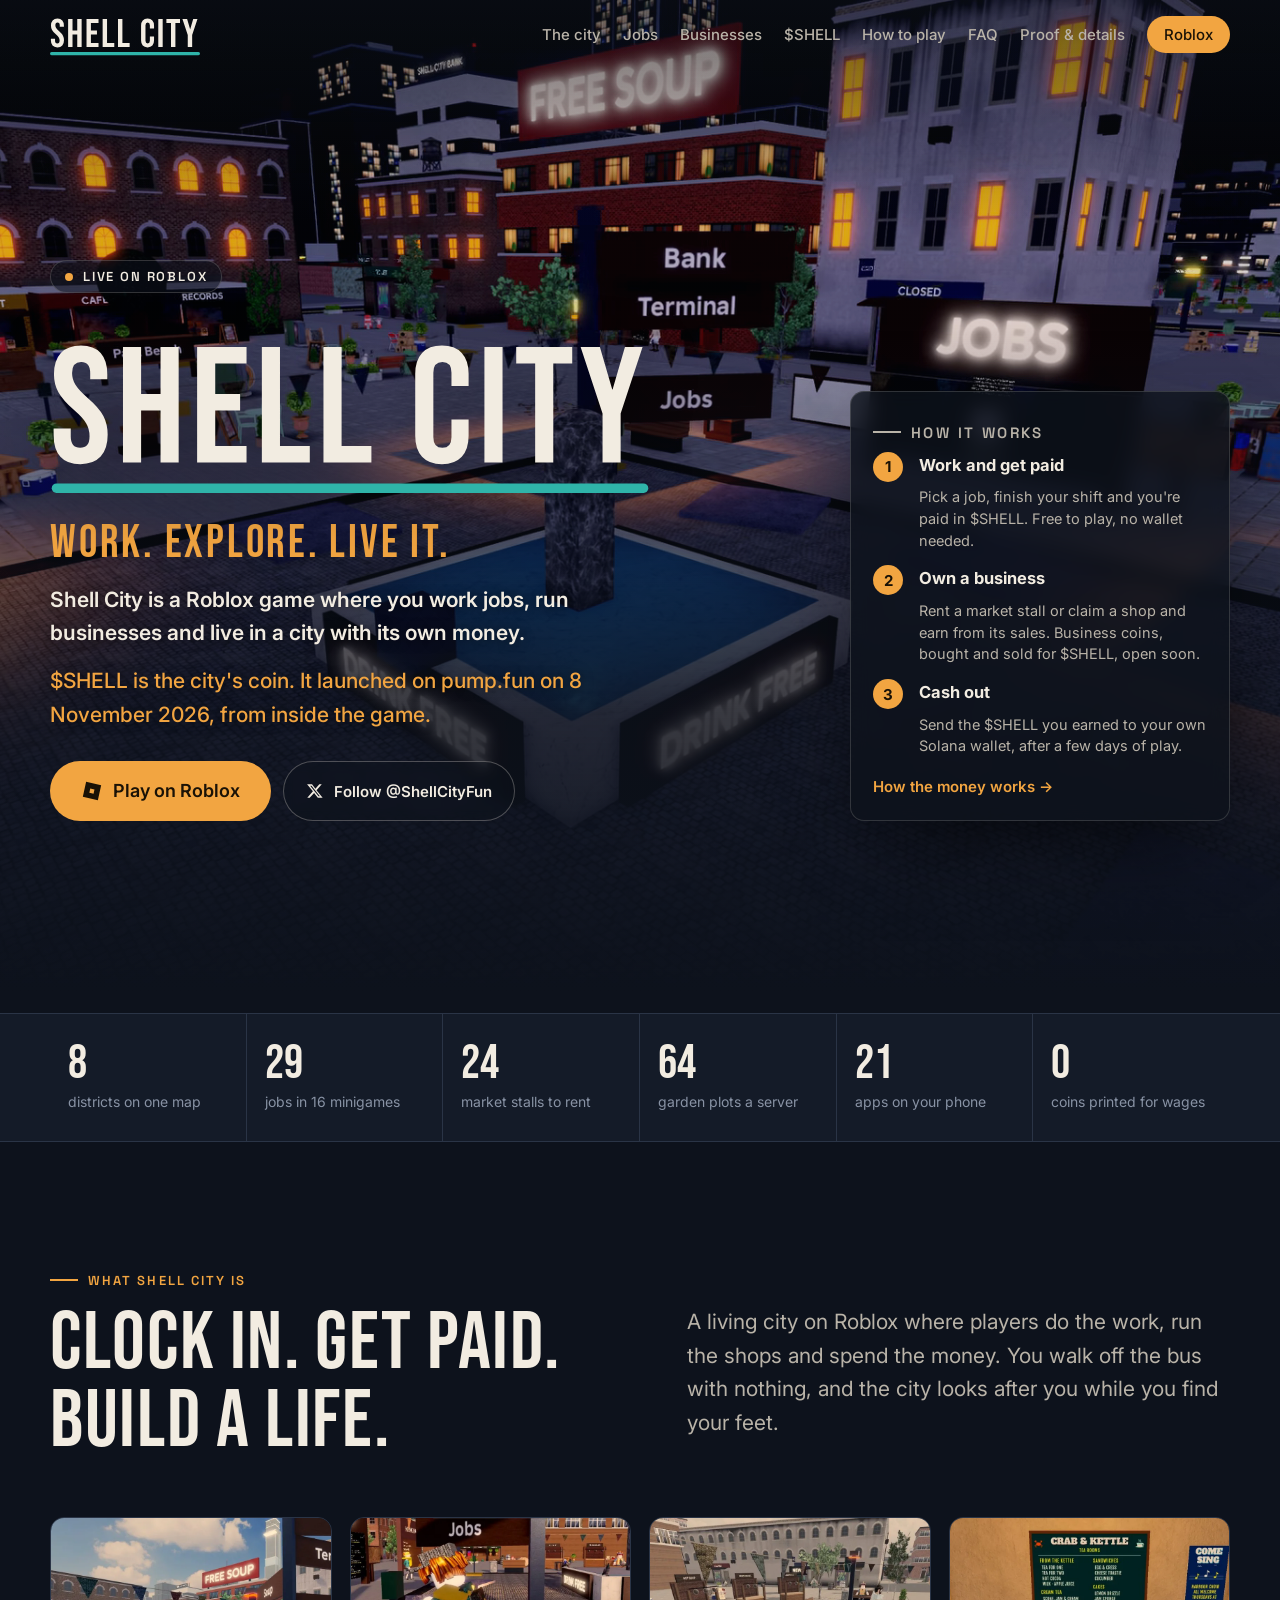
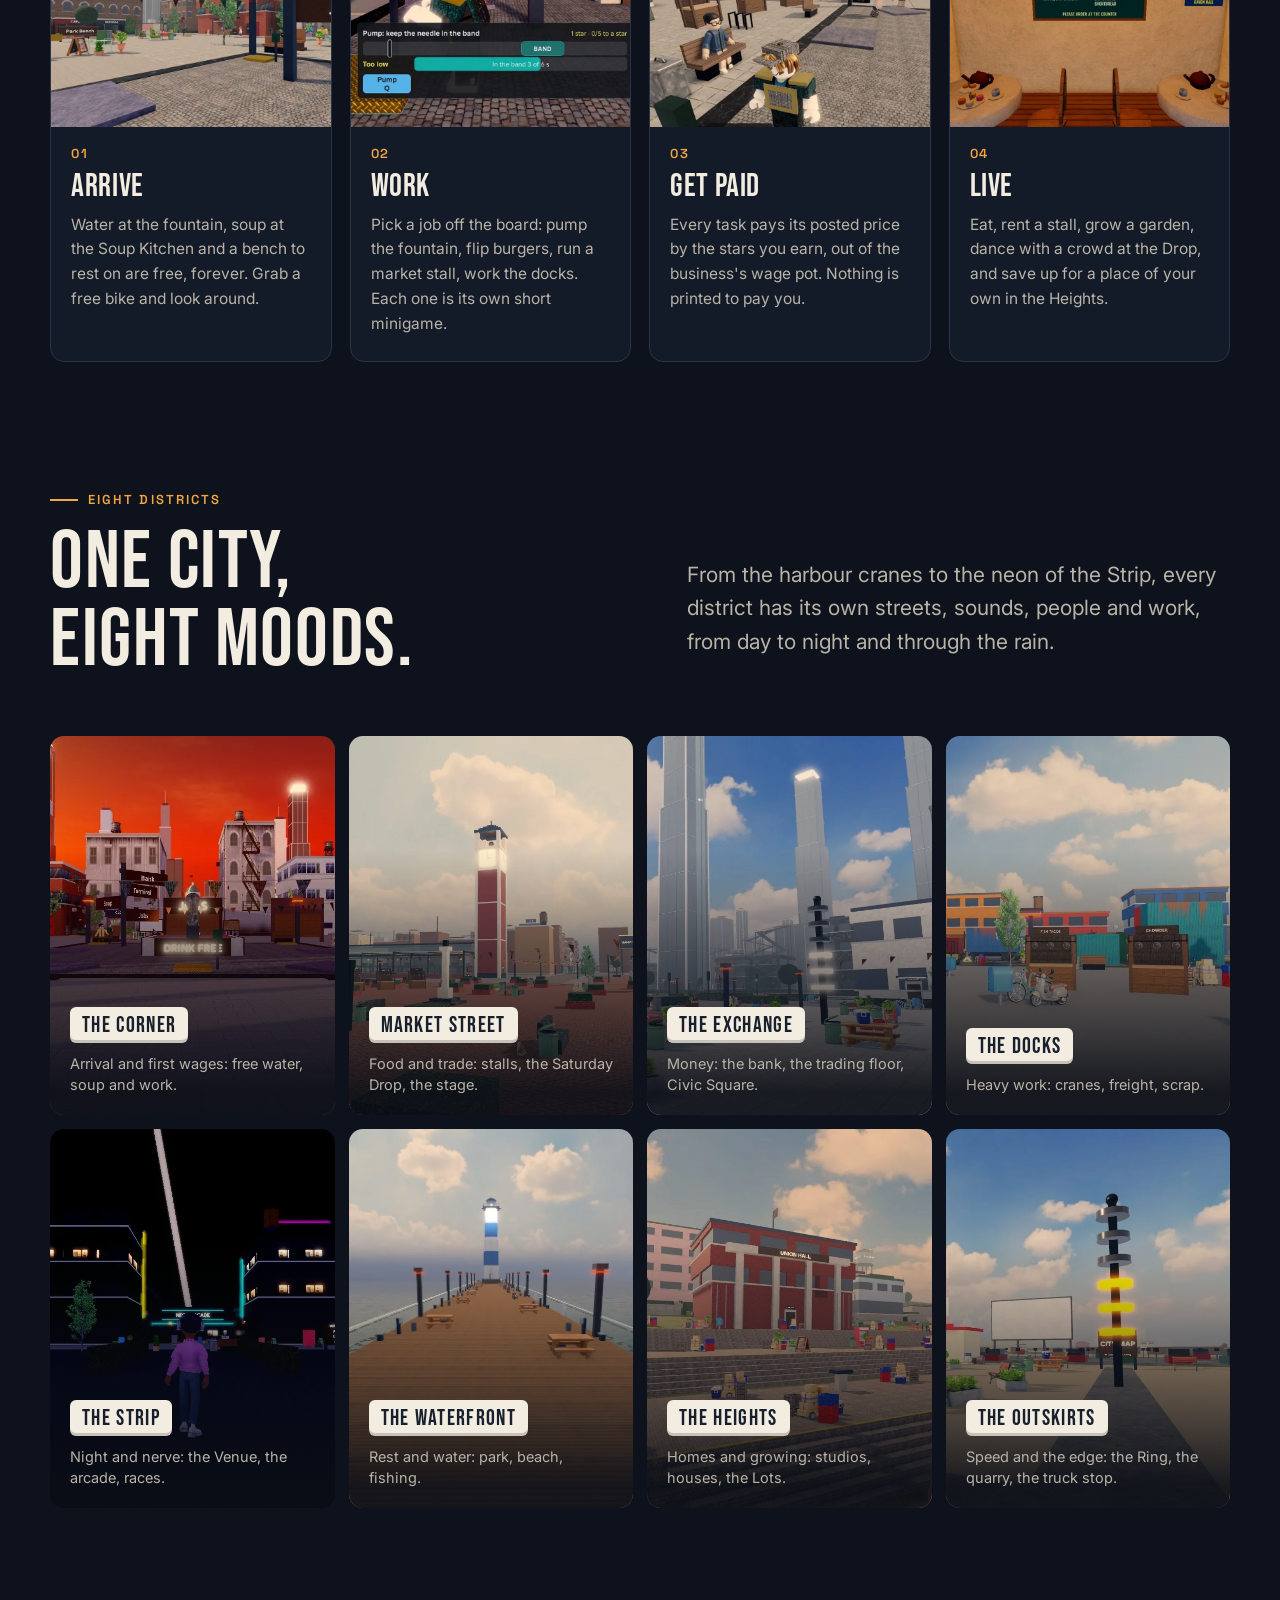
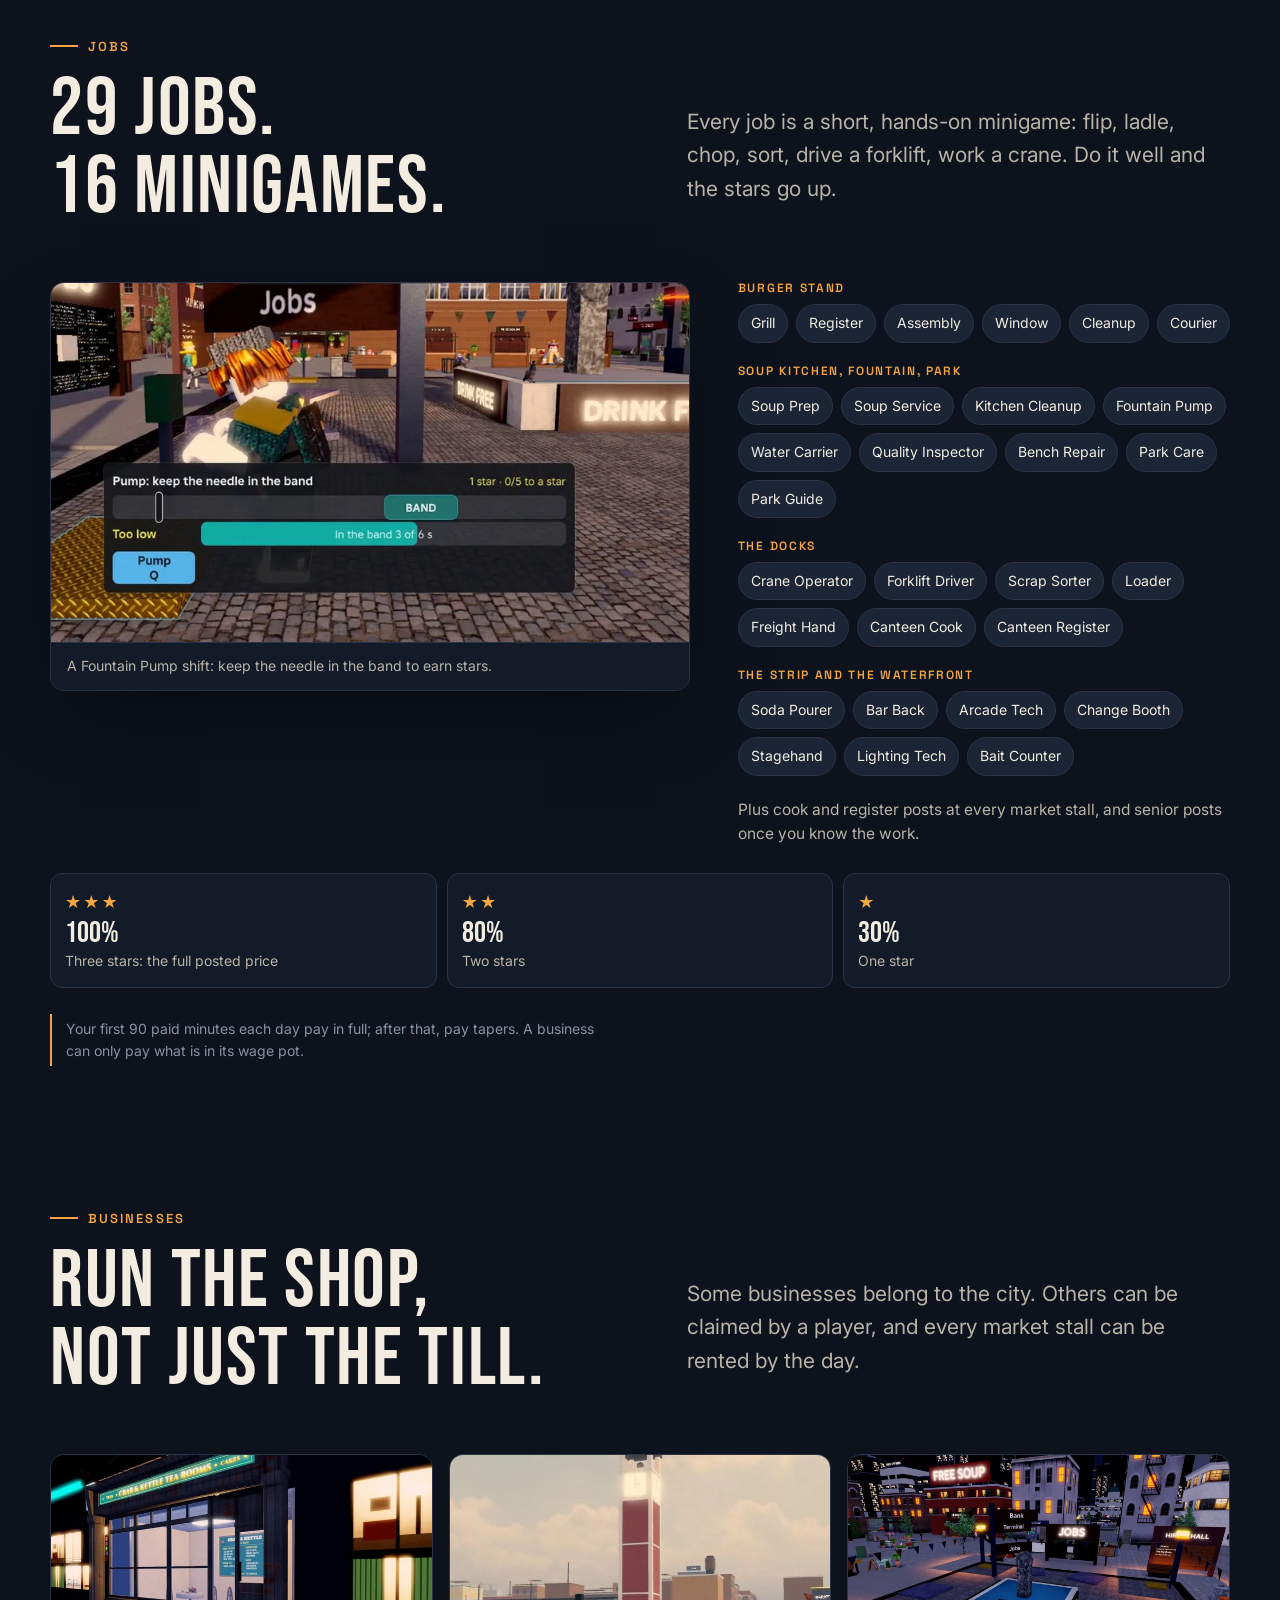
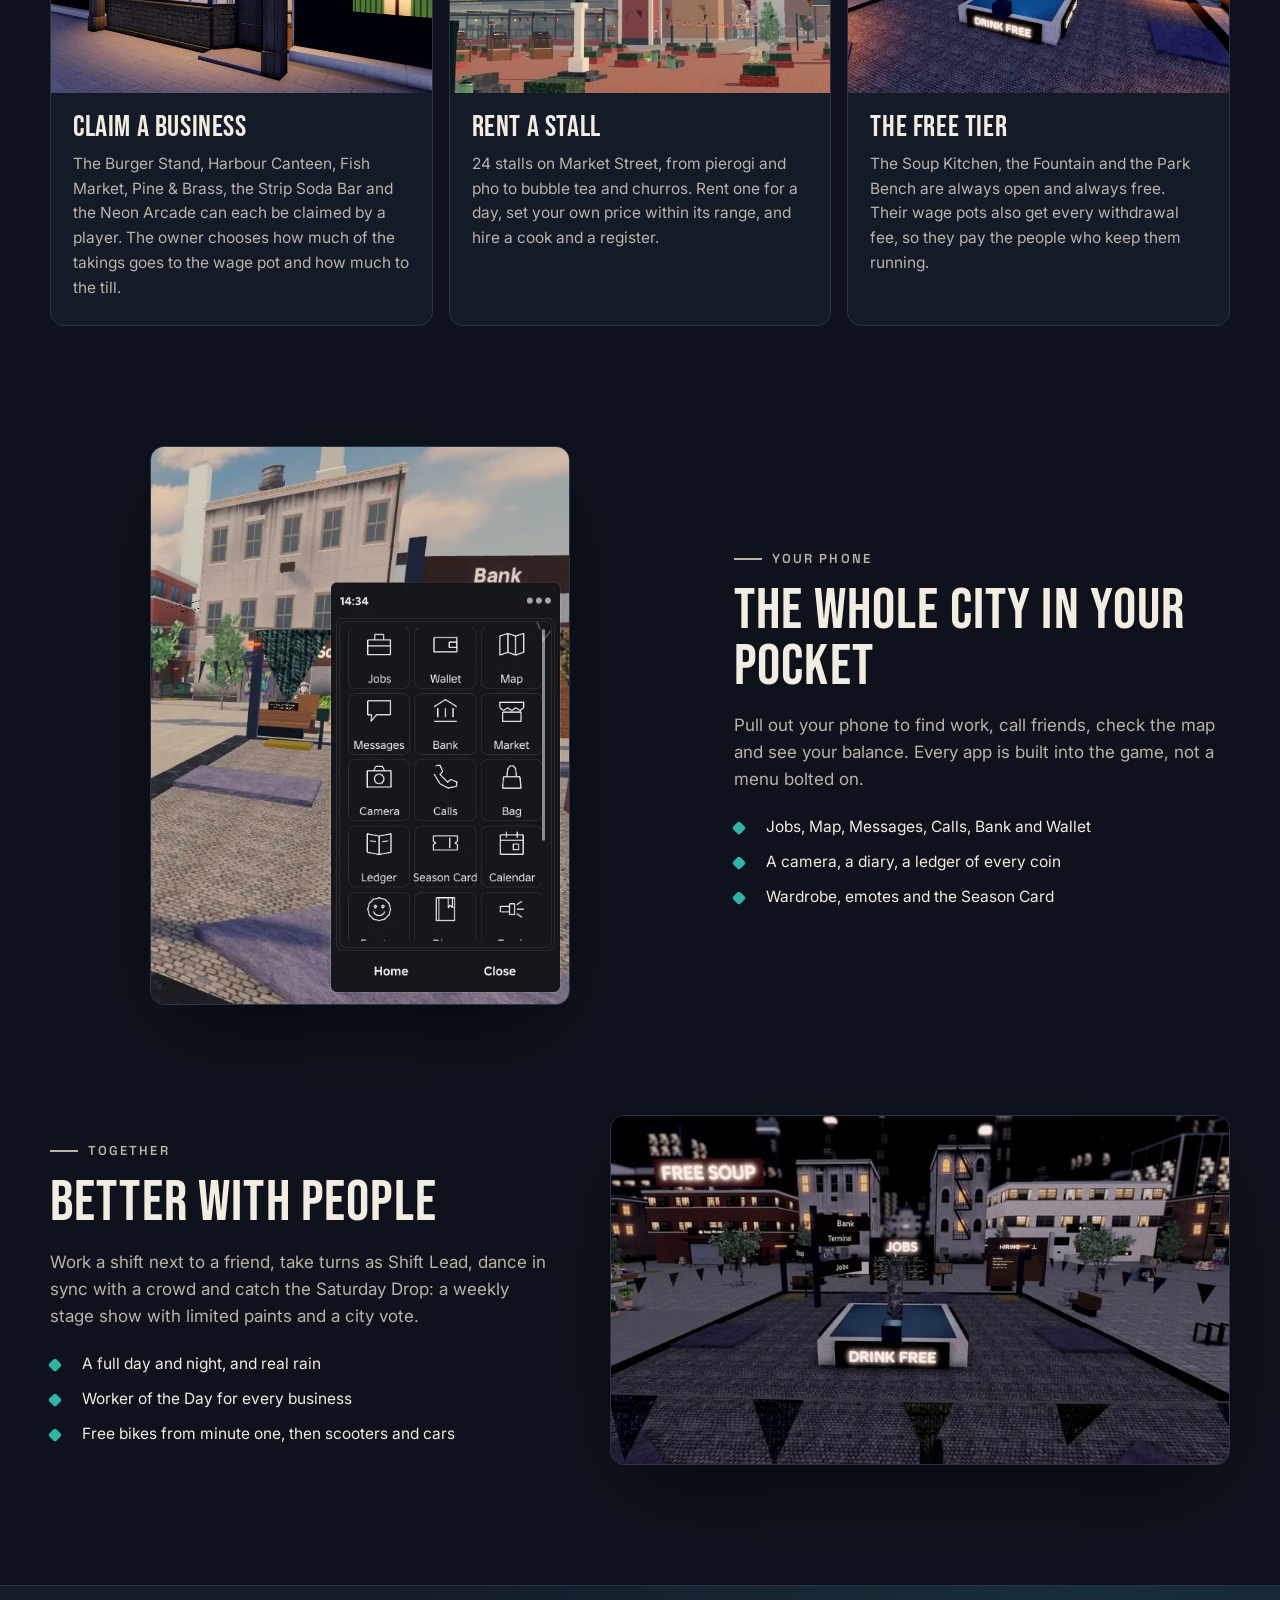
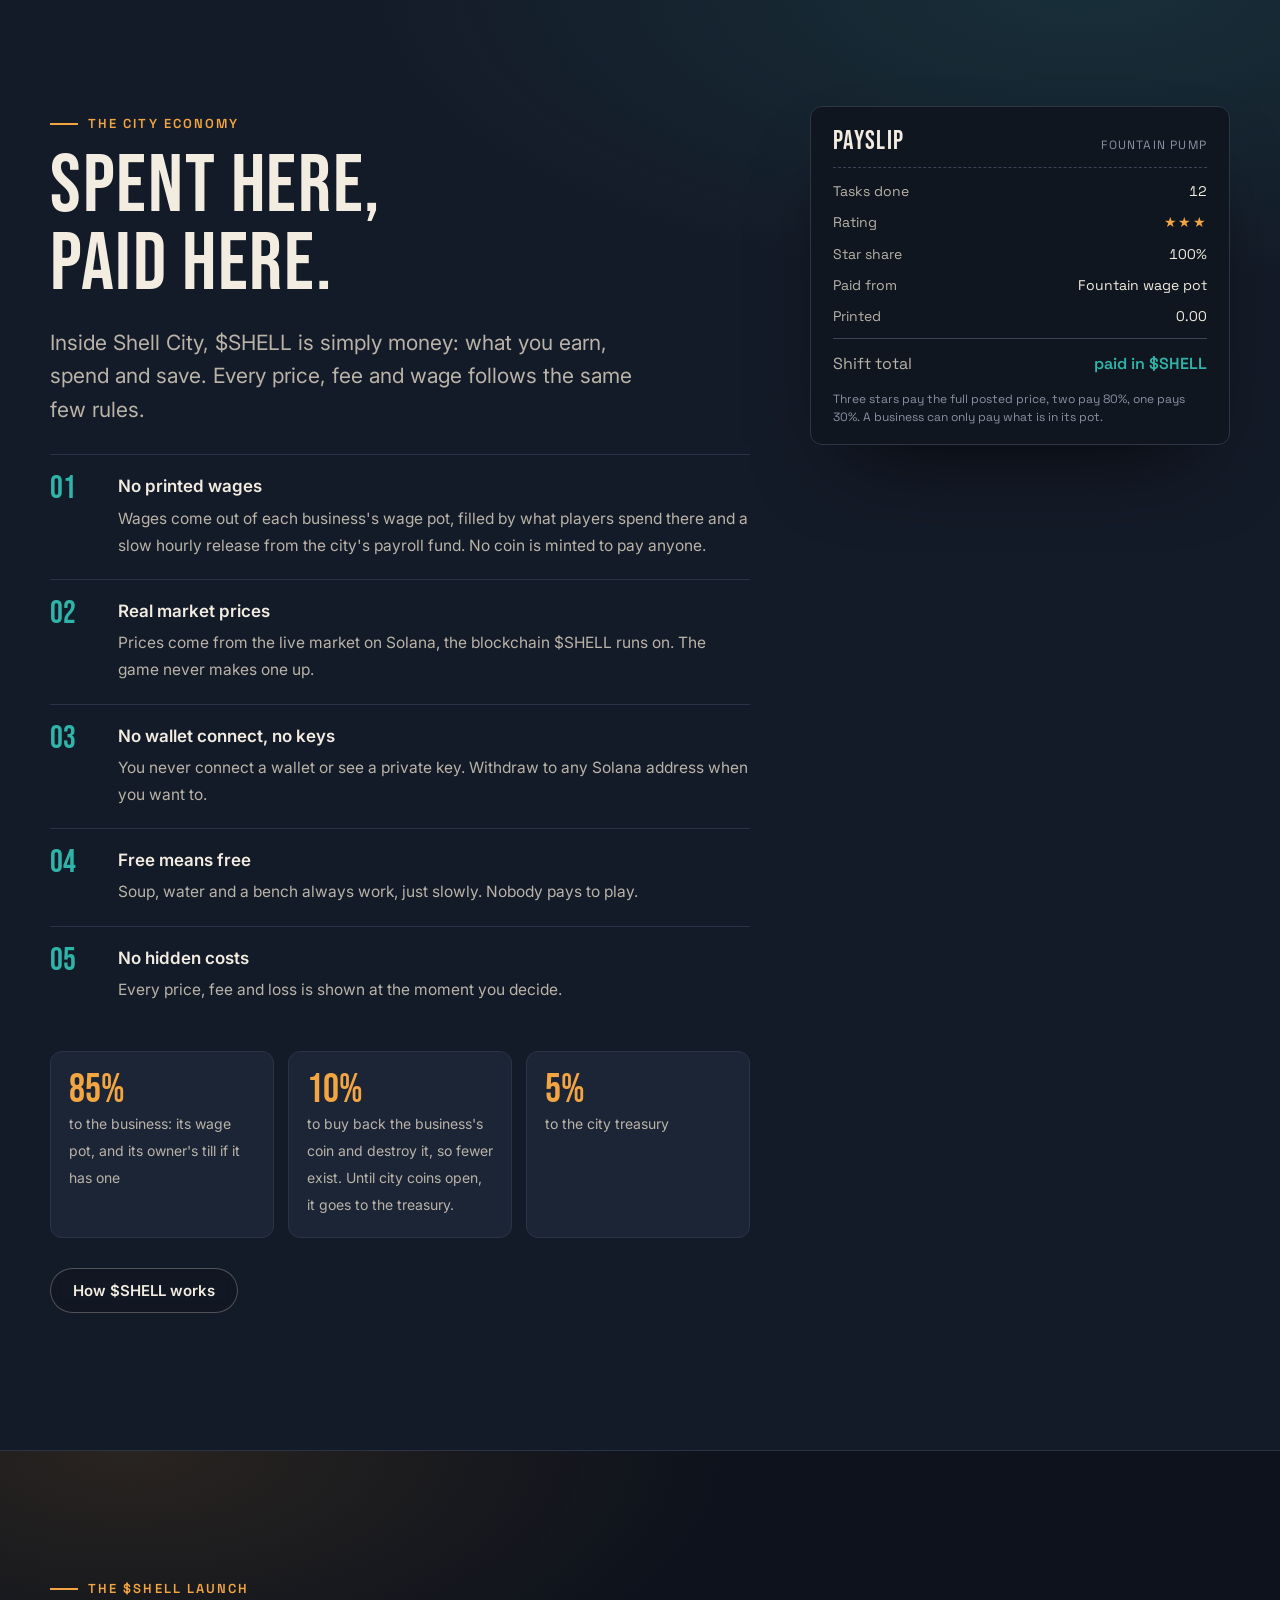
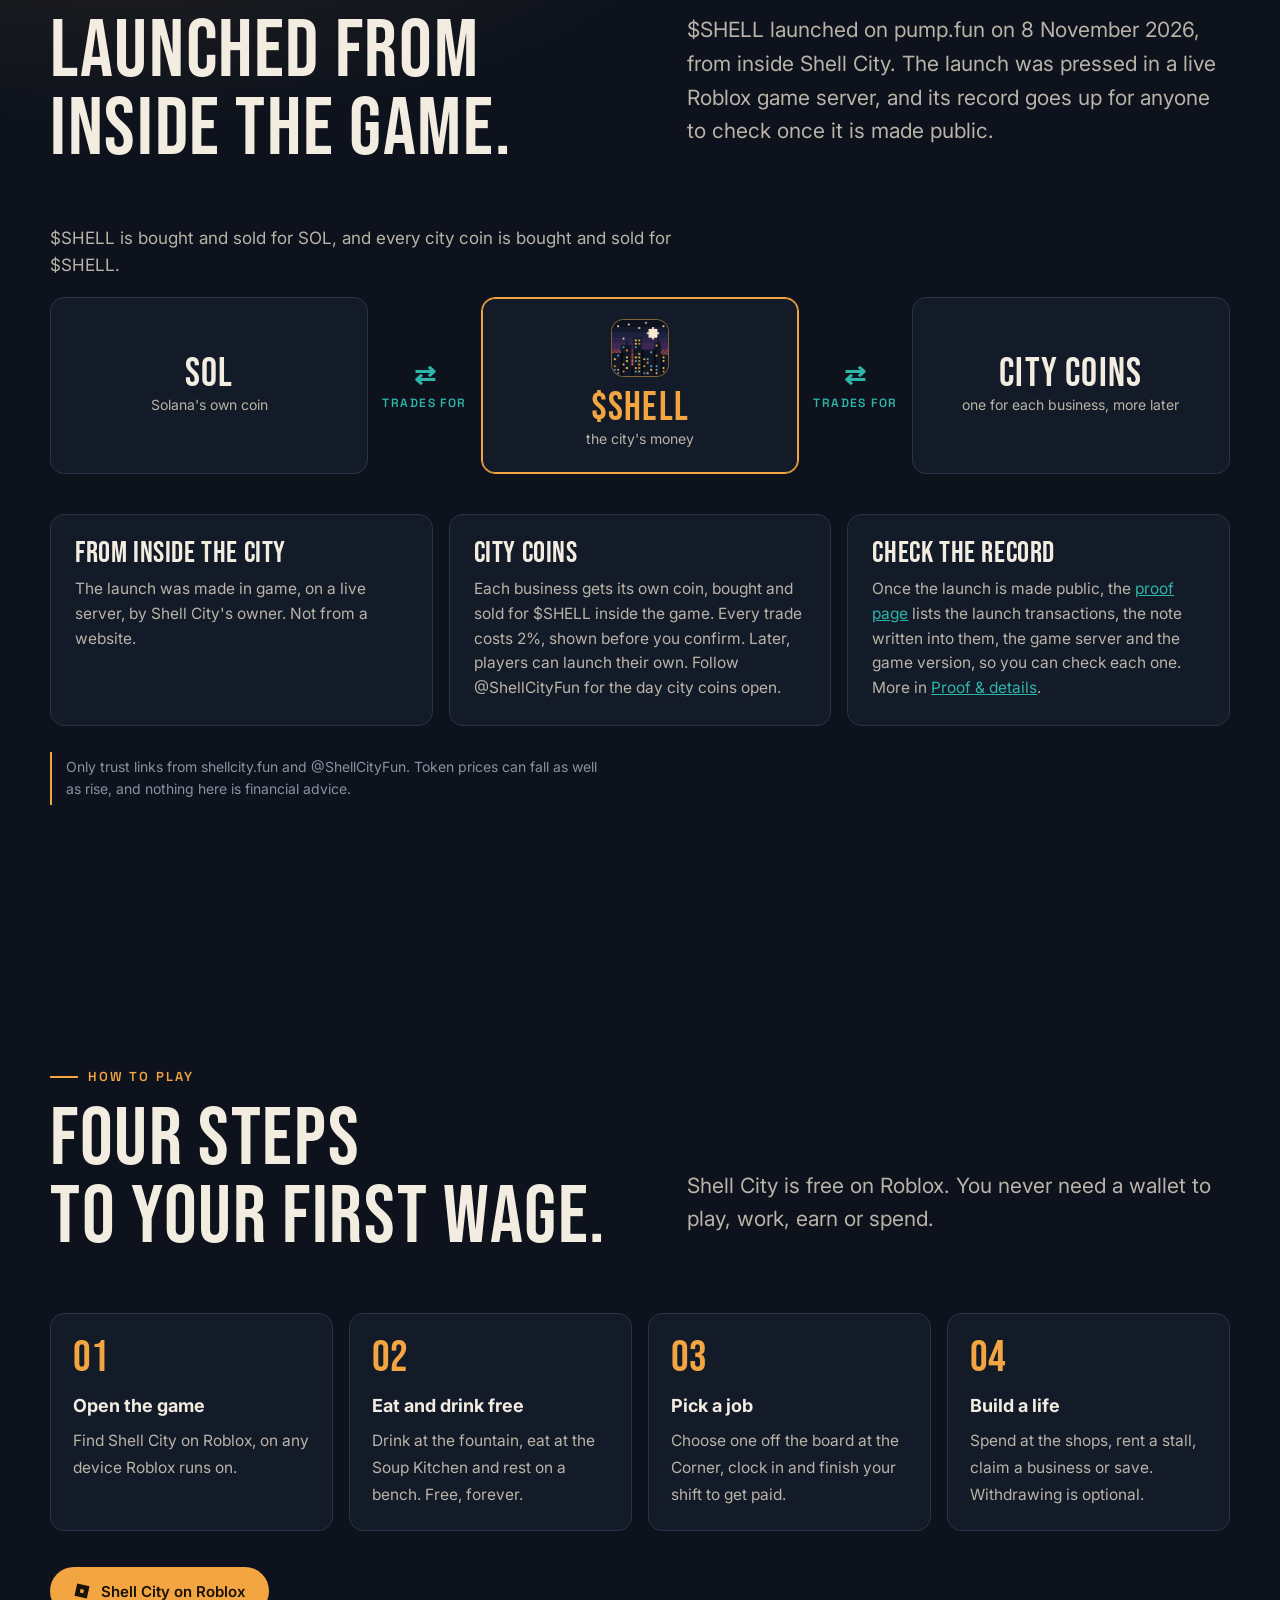
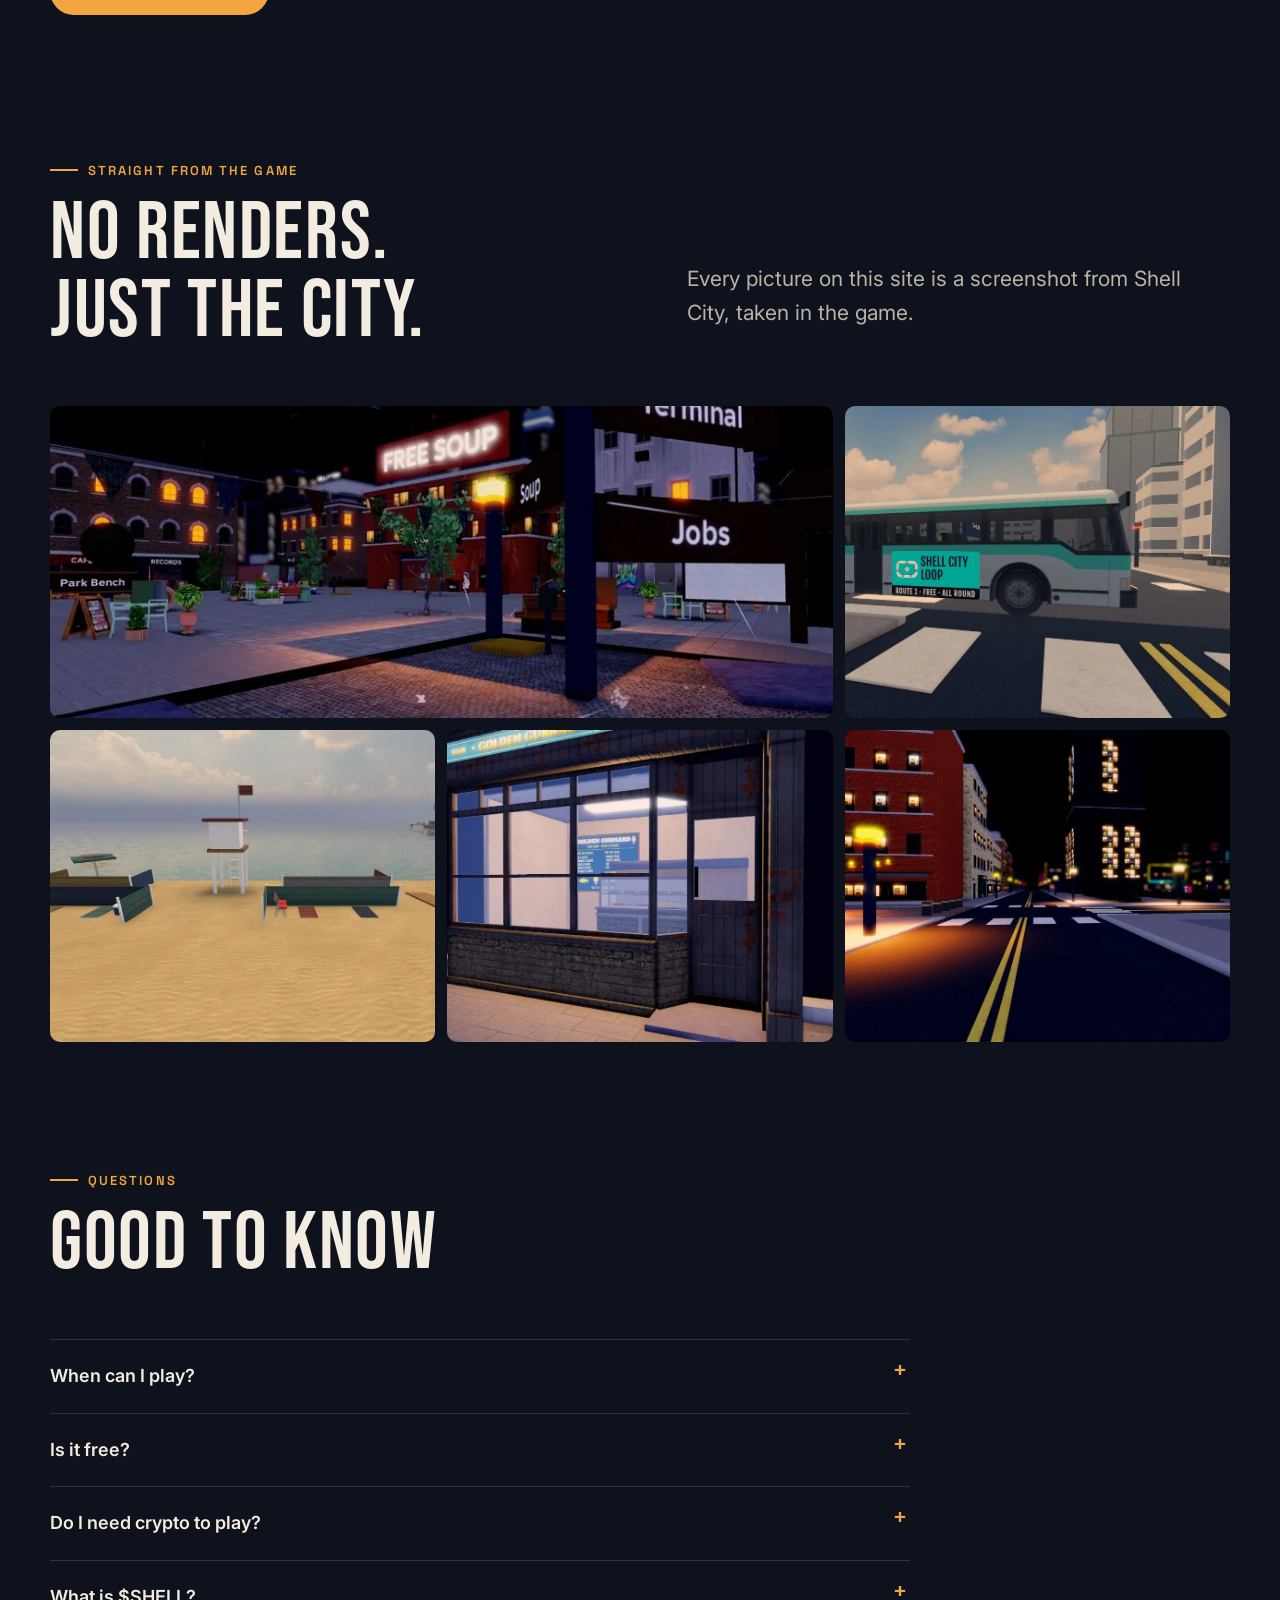
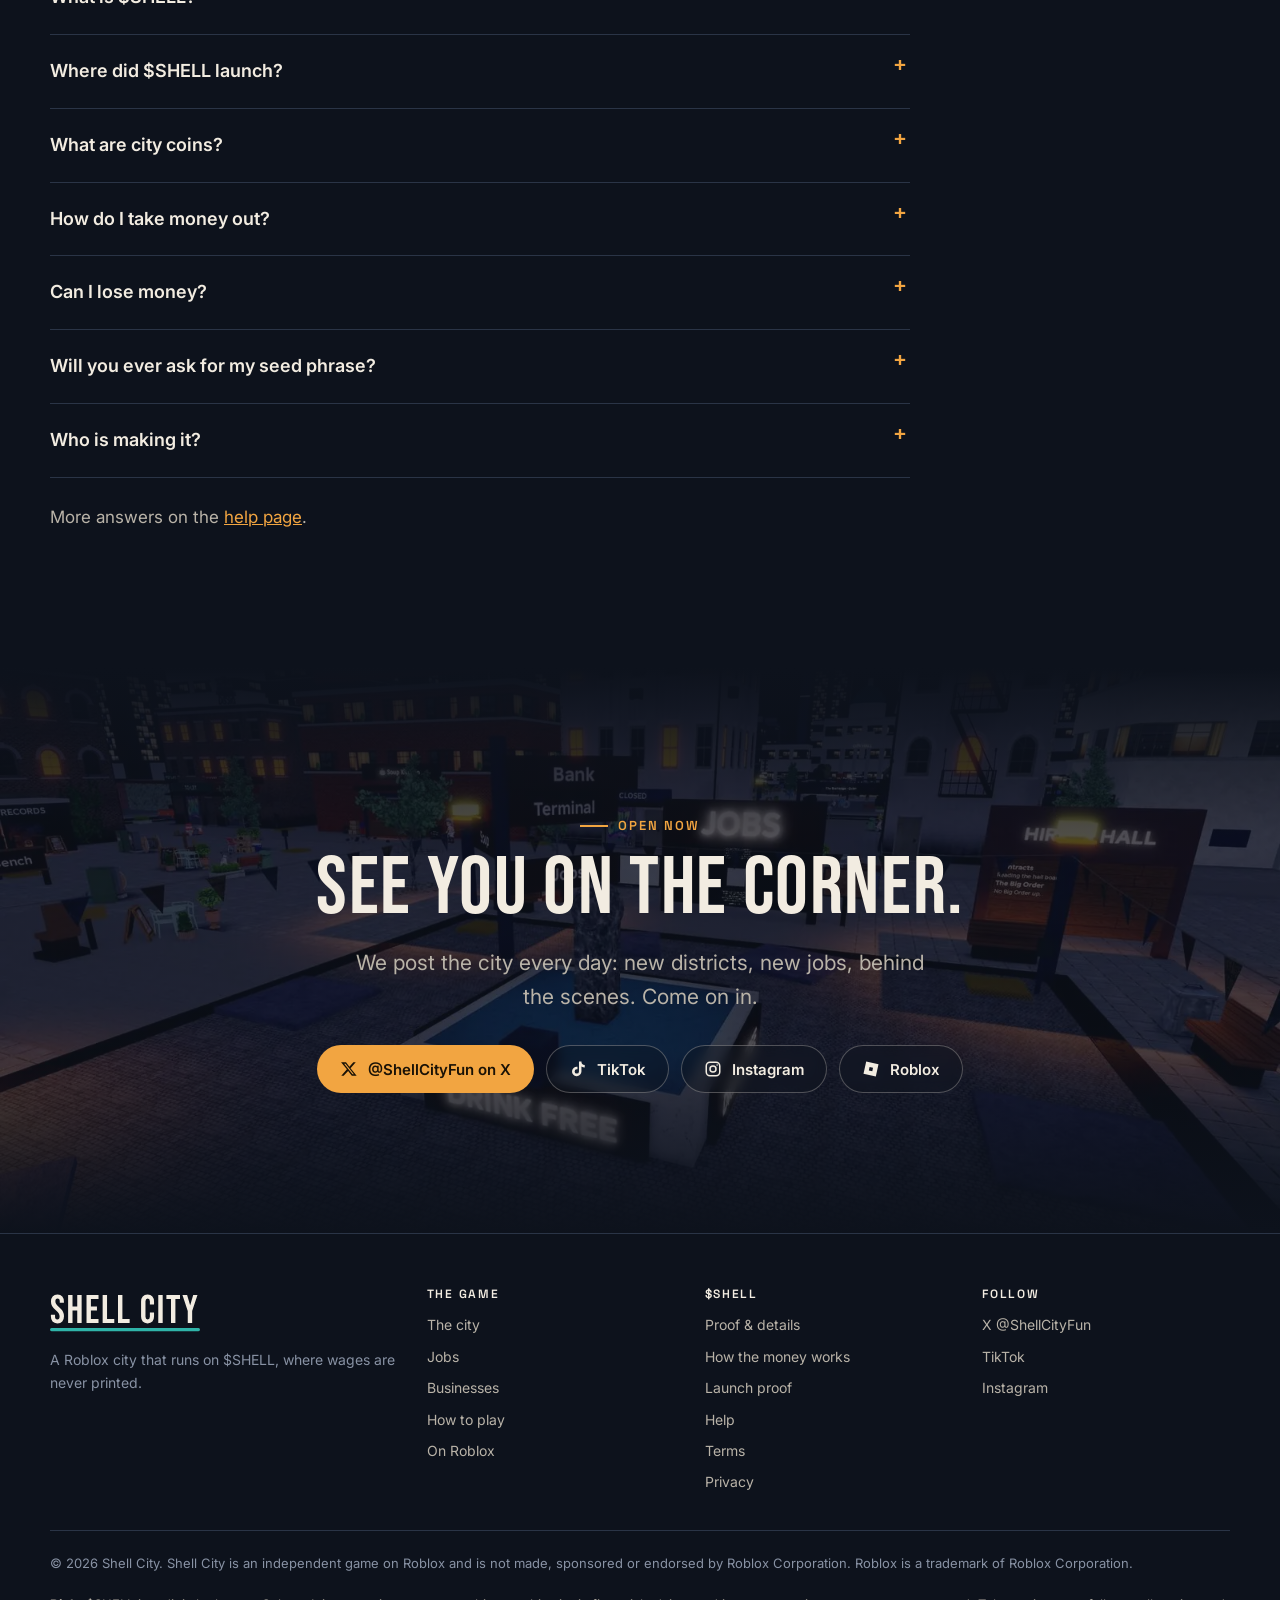
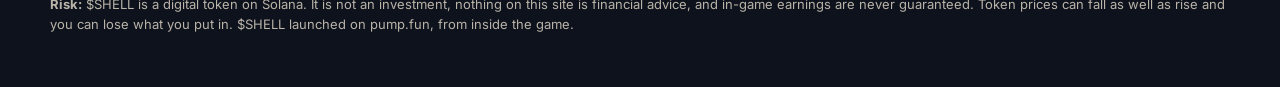
==== commit 6af4882d: "Live: $SHELL launched in game on pump.fun, 8 November 2026" ====
--- a/docs/index.html
+++ b/docs/index.html
@@ -69,7 +69,7 @@
 			<h1 id="hero-title">Shell City</h1>
 			<p class="tagline">Work. Explore. Live it.</p>
 			<p class="lede"><strong>Shell City is a Roblox game where you work jobs, run businesses and live in a city with its own money.</strong></p>
-			<p class="lede lede-2">$SHELL is the city's coin. It launched on pump.fun on __DATE__, from inside the game.</p>
+			<p class="lede lede-2">$SHELL is the city's coin. It launched on pump.fun on 8 November 2026, from inside the game.</p>
 			<div class="hero-actions">
 				<a class="btn btn-primary btn-lg" href="https://www.roblox.com/games/130170912798923" rel="noopener">
 					<svg viewBox="0 0 24 24" fill="currentColor" aria-hidden="true"><path d="M5.6 2 2 18.4 18.4 22 22 5.6 5.6 2Zm8.1 12.9-4.6-1 1-4.6 4.6 1-1 4.6Z"/></svg>
@@ -289,7 +289,7 @@
 				<p class="eyebrow">The $SHELL launch</p>
 				<h2 id="launch-title">Launched from<br>inside the game.</h2>
 			</div>
-			<p class="lede">$SHELL launched on pump.fun on __DATE__, from inside Shell City. The launch was pressed in a live Roblox game server, and its record goes up for anyone to check once it is made public.</p>
+			<p class="lede">$SHELL launched on pump.fun on 8 November 2026, from inside Shell City. The launch was pressed in a live Roblox game server, and its record goes up for anyone to check once it is made public.</p>
 		</div>
 		<p style="color:var(--chalk-dim);max-width:62ch;margin:0 0 18px">$SHELL is bought and sold for SOL, and every city coin is bought and sold for $SHELL.</p>
 		<div class="pairs reveal" role="group" aria-label="Which coins trade for which">
@@ -359,7 +359,7 @@
 			<details><summary>Is it free?</summary><p>Yes. Shell City is free to play on Roblox. Food, water and rest are free forever, and your first wage comes from working, not paying.</p></details>
 			<details><summary>Do I need crypto to play?</summary><p>No. You never need a wallet to play, work, earn or spend. $SHELL is just the money inside the city. A wallet only matters if you want to take money out.</p></details>
 			<details><summary>What is $SHELL?</summary><p>$SHELL is a coin on Solana, a public blockchain. In the game it is the money every wage, price and purchase is counted in. The whole money system has been run end to end on Solana's free test network, with public transactions: see <a href="details.html" style="color:var(--teal)">Proof &amp; details</a>.</p></details>
-			<details><summary>Where did $SHELL launch?</summary><p>On pump.fun on __DATE__, from inside Shell City. Once the launch is made public, its record goes up at <a href="proof/" style="color:var(--teal)">shellcity.fun/proof</a>.</p></details>
+			<details><summary>Where did $SHELL launch?</summary><p>On pump.fun on 8 November 2026, from inside Shell City. Once the launch is made public, its record goes up at <a href="proof/" style="color:var(--teal)">shellcity.fun/proof</a>.</p></details>
 			<details><summary>What are city coins?</summary><p>Coins for the city's businesses, each bought and sold for $SHELL at the trading terminal in the game. Every trade costs 2%, shown before you confirm. Later, players will be able to launch their own there too. Follow @ShellCityFun for the day city coins open.</p></details>
 			<details><summary>How do I take money out?</summary><p>Earned $SHELL can leave once your Street Cred reaches 100. You build that up by playing over a few days: paid shifts, a meal or rent, a delivery or repair. You send it to any Solana address you choose, and the fee is shown before you confirm. The 2,500 $SHELL start grant is spendable in the game but never withdrawable.</p></details>
 			<details><summary>Can I lose money?</summary><p>Yes. Token prices can fall as well as rise, and trading city coins can lose money. Prices, fees and losses are always shown before you decide. Earnings are never guaranteed, and nothing on this site is financial advice.</p></details>
